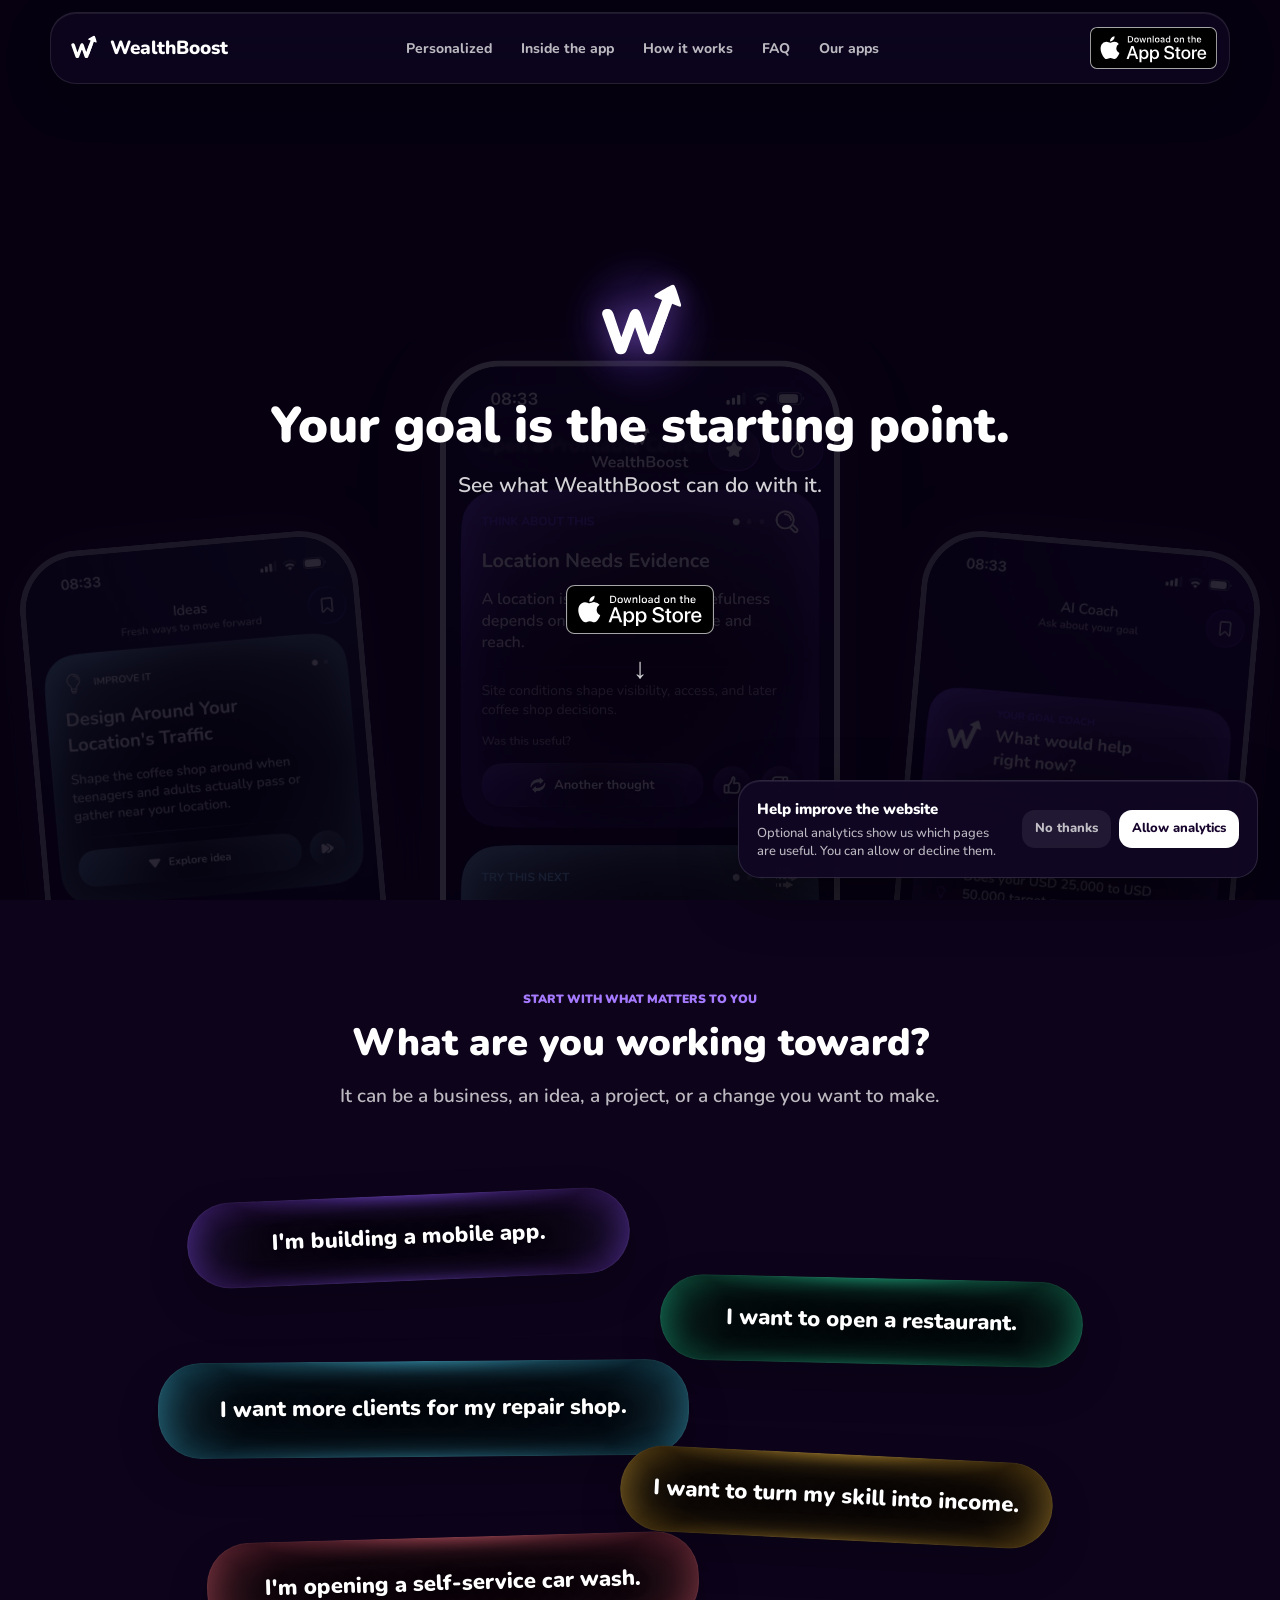
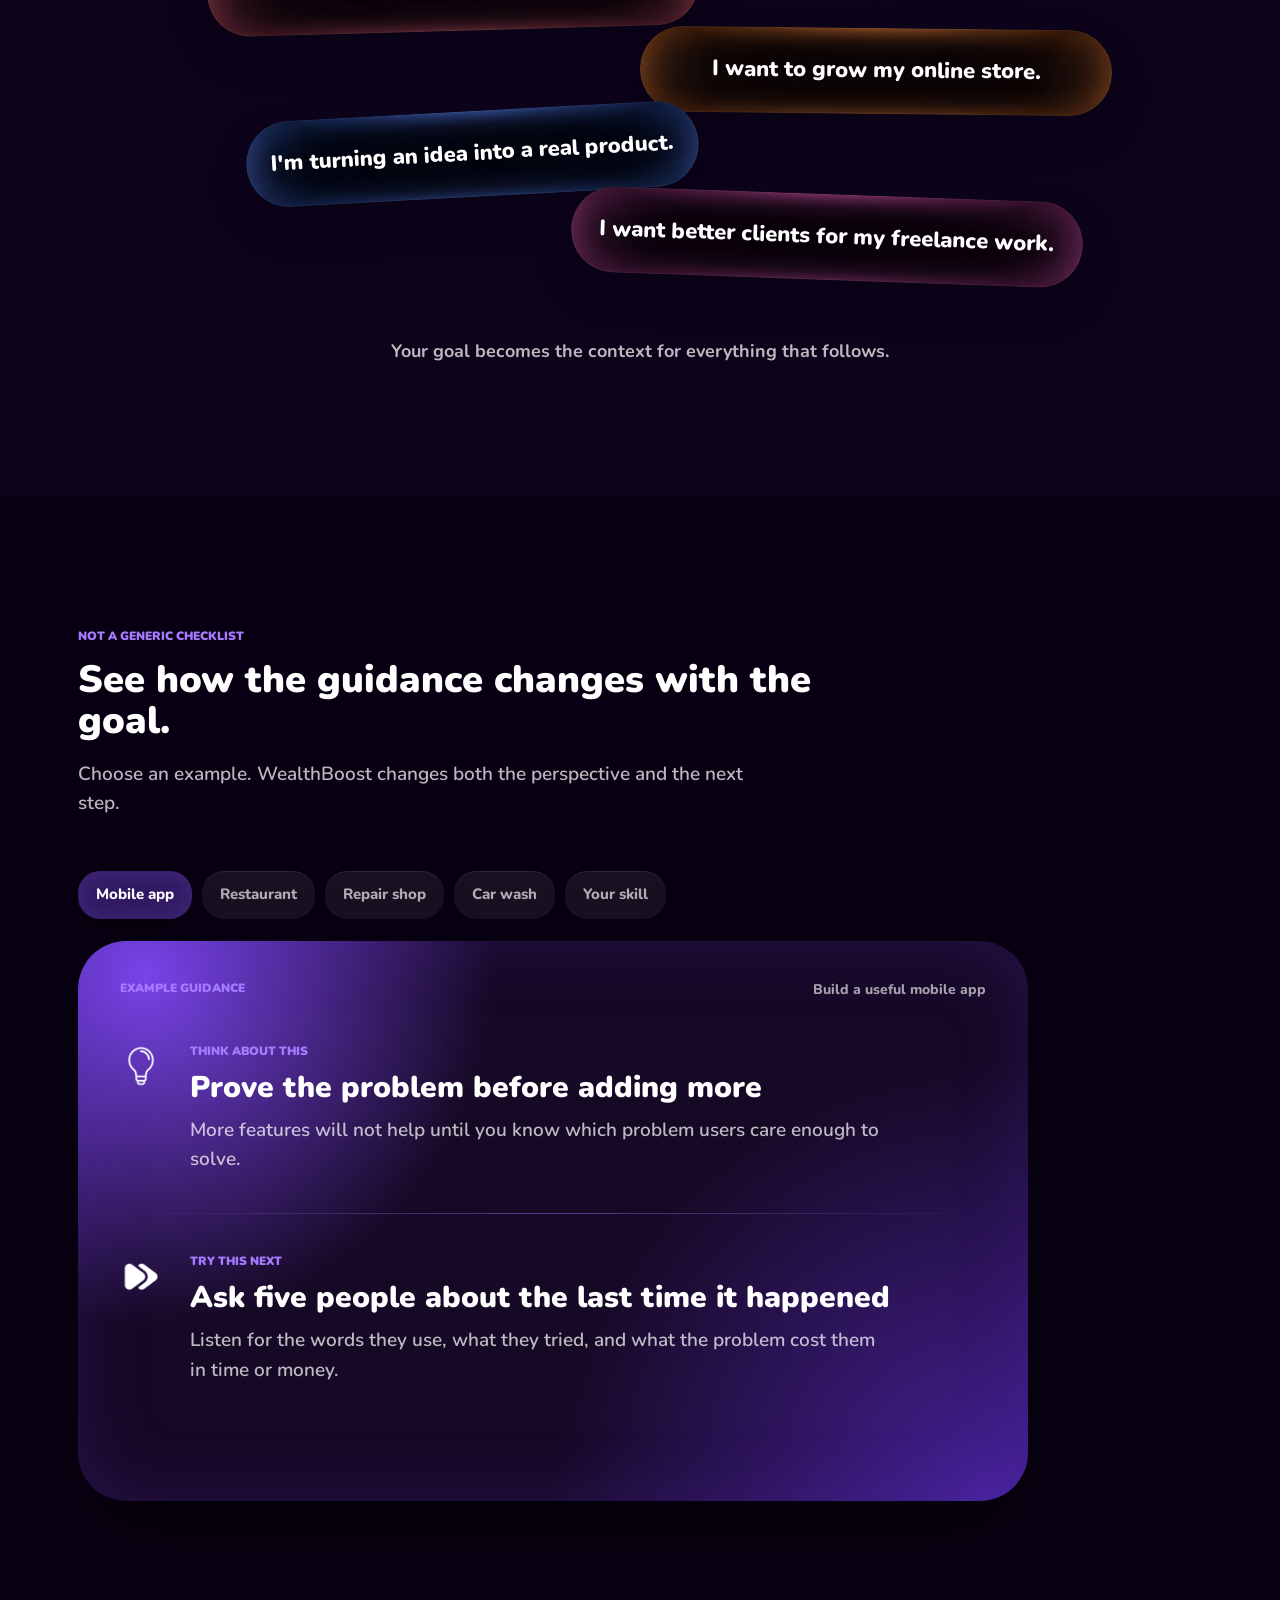
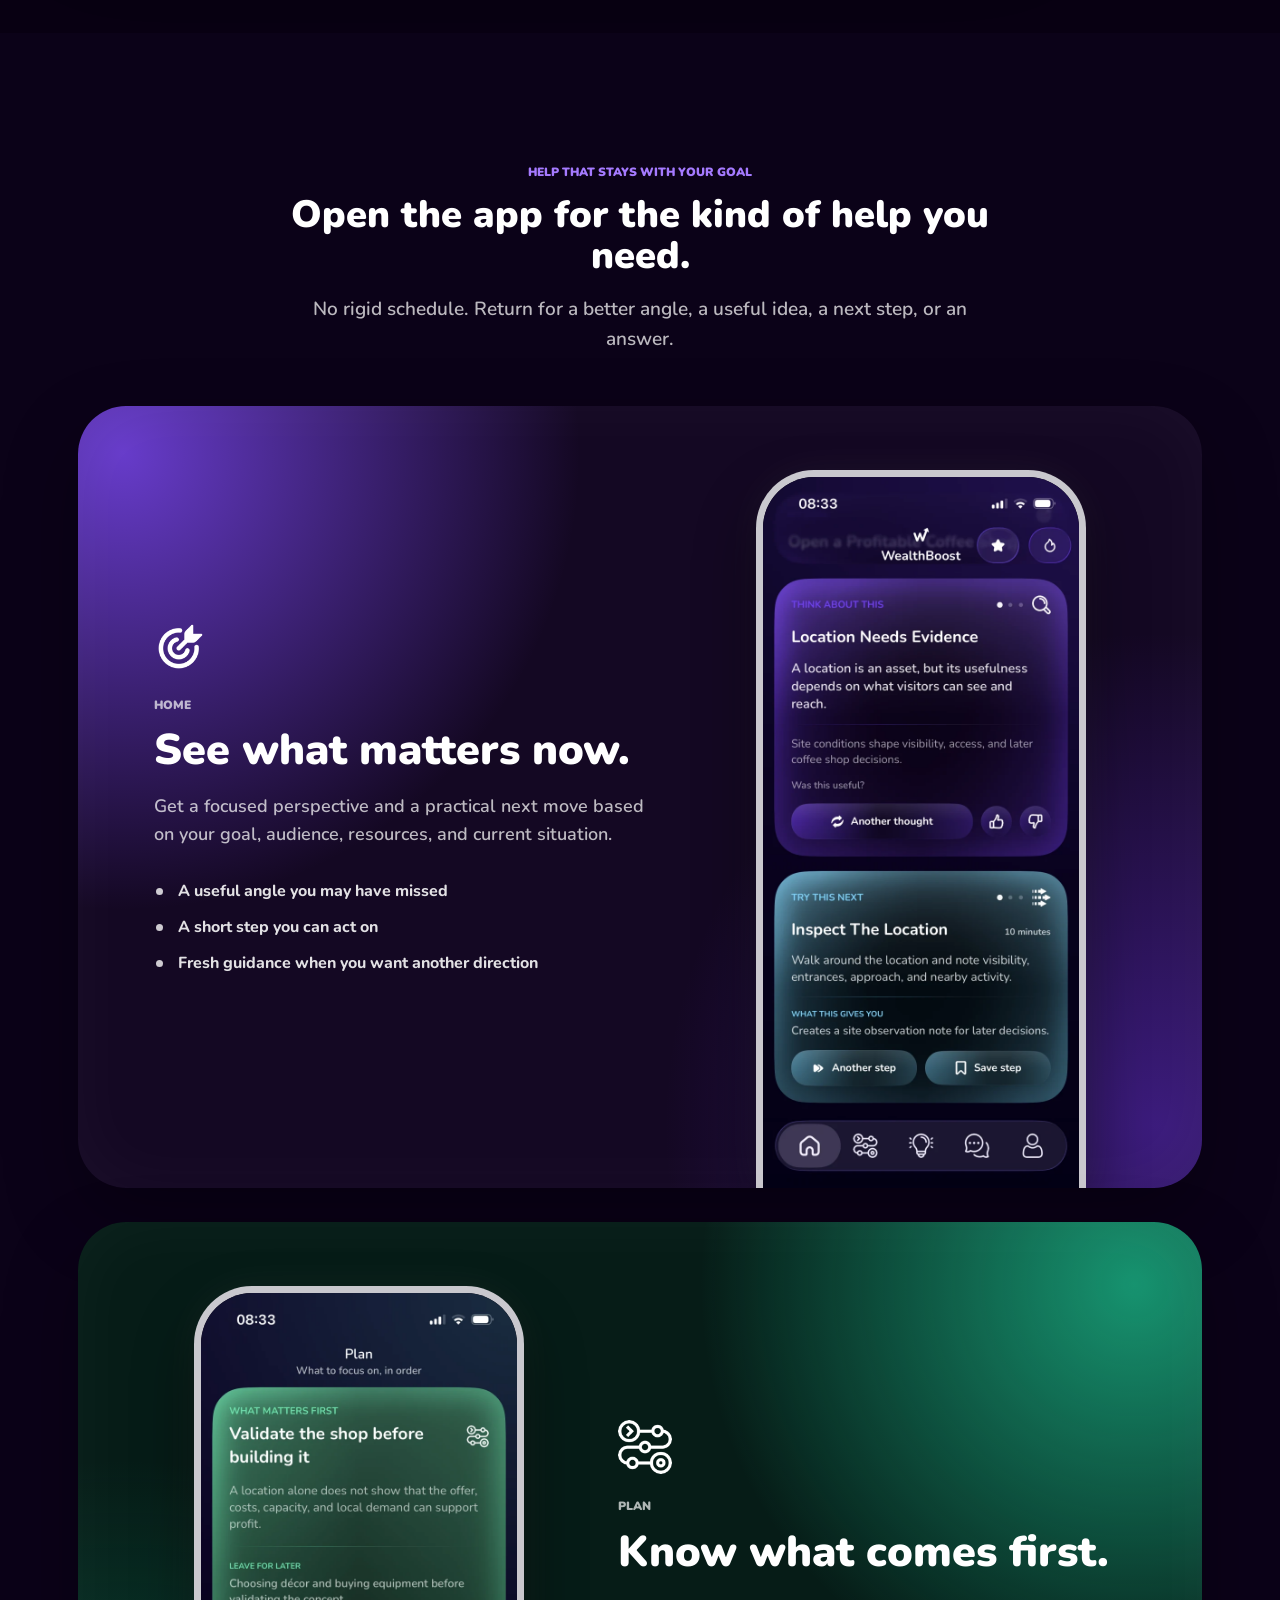
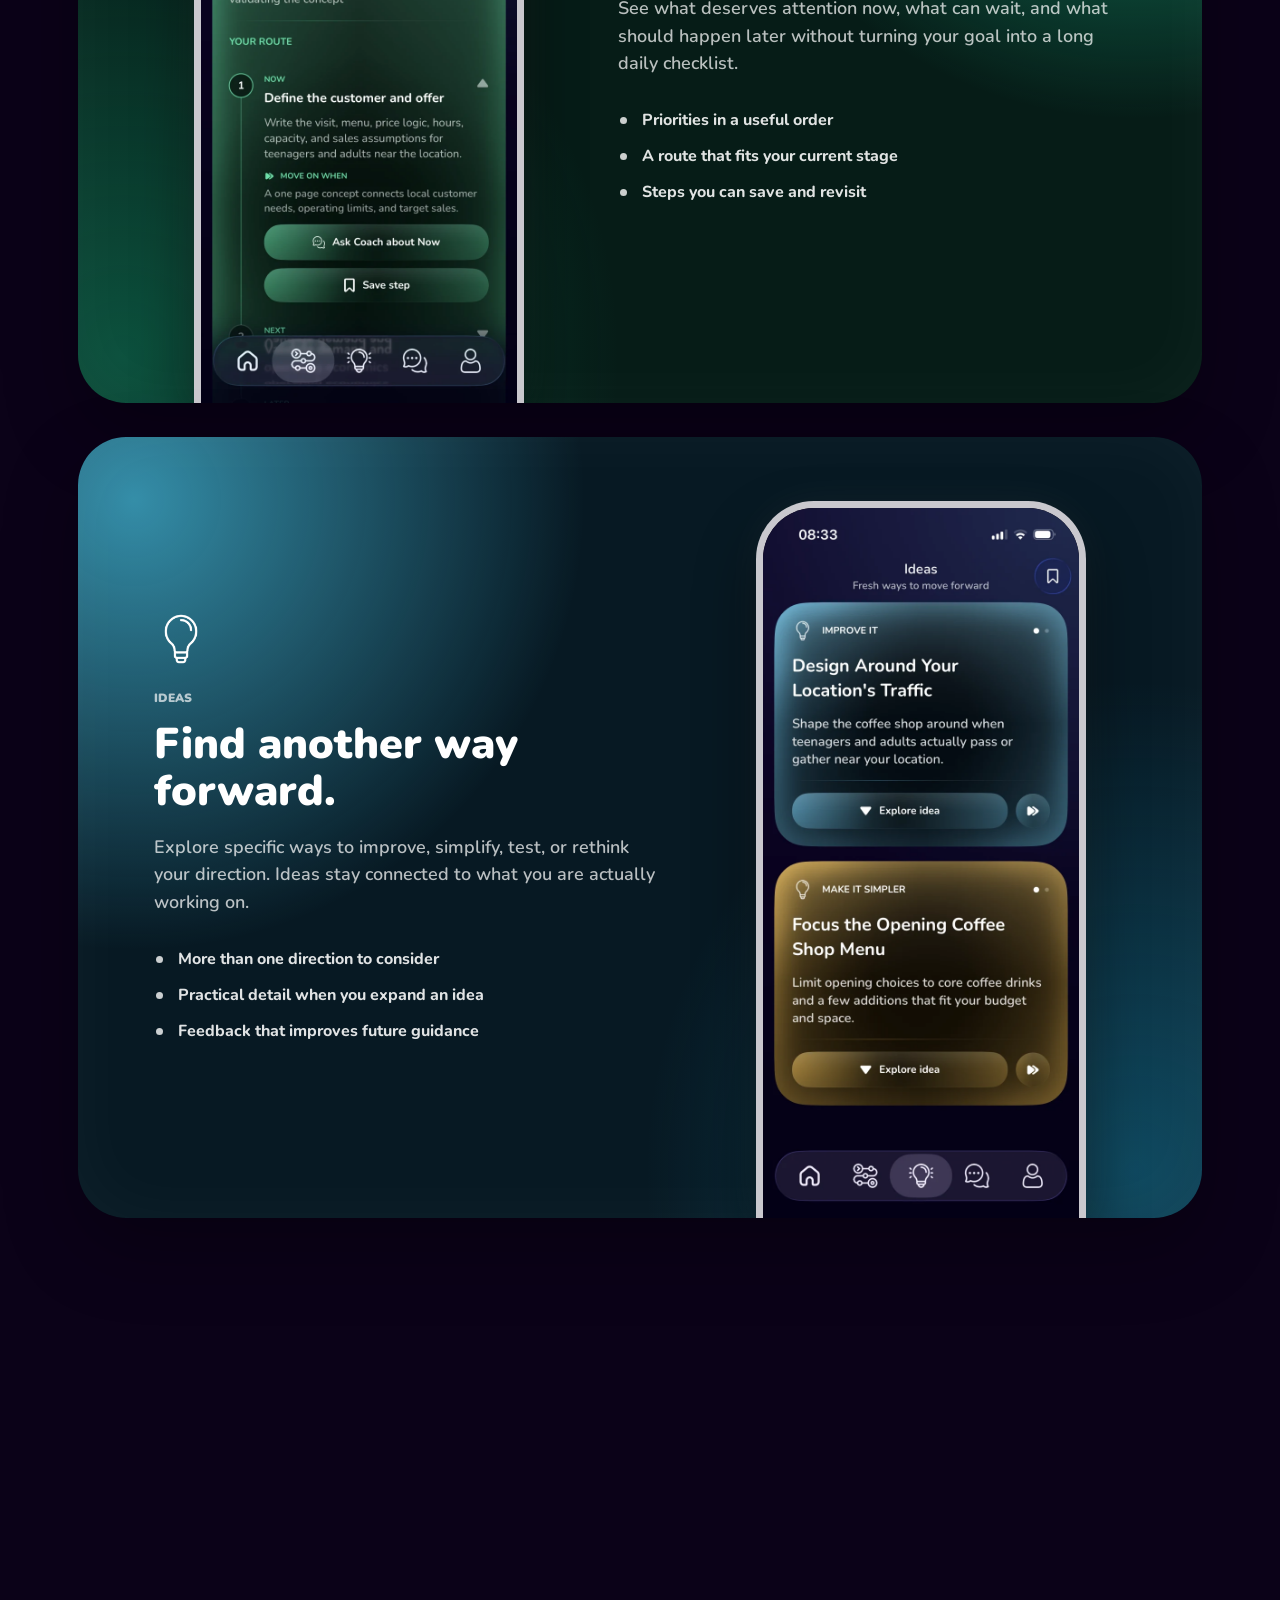
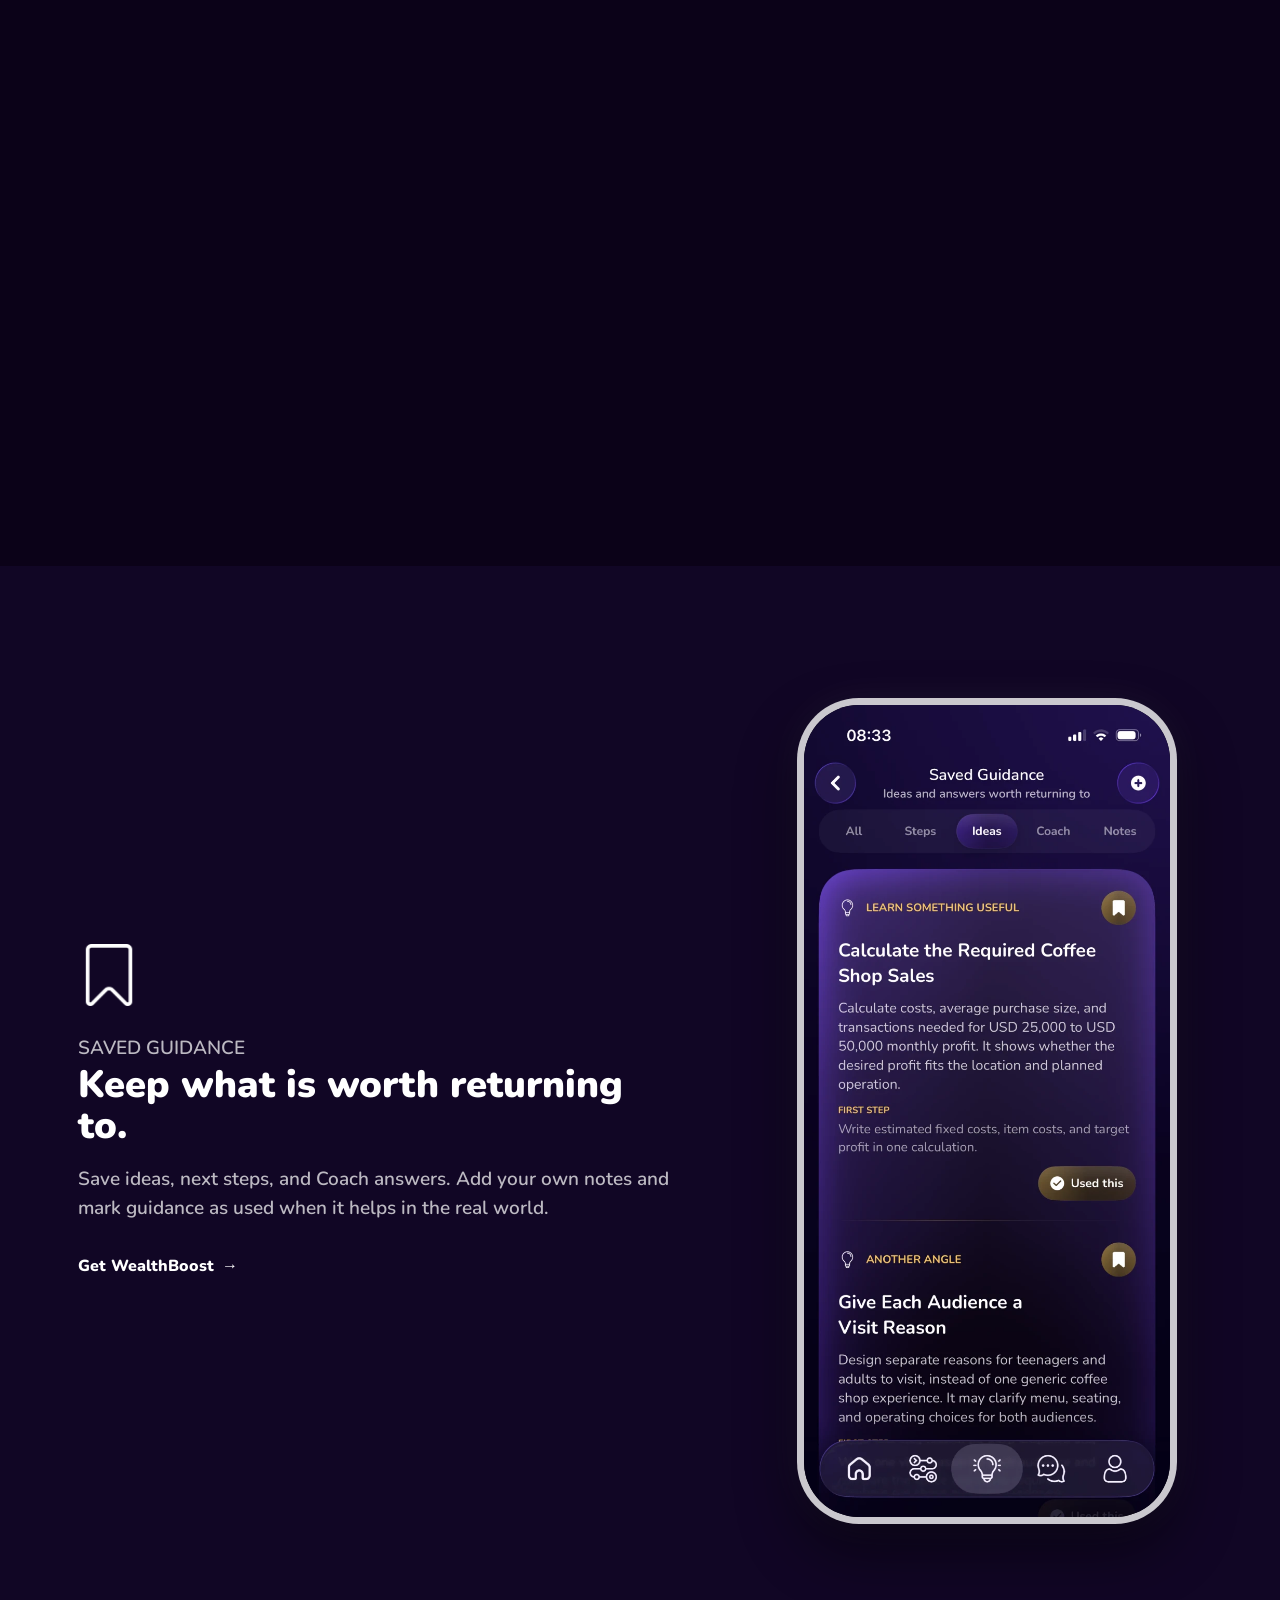
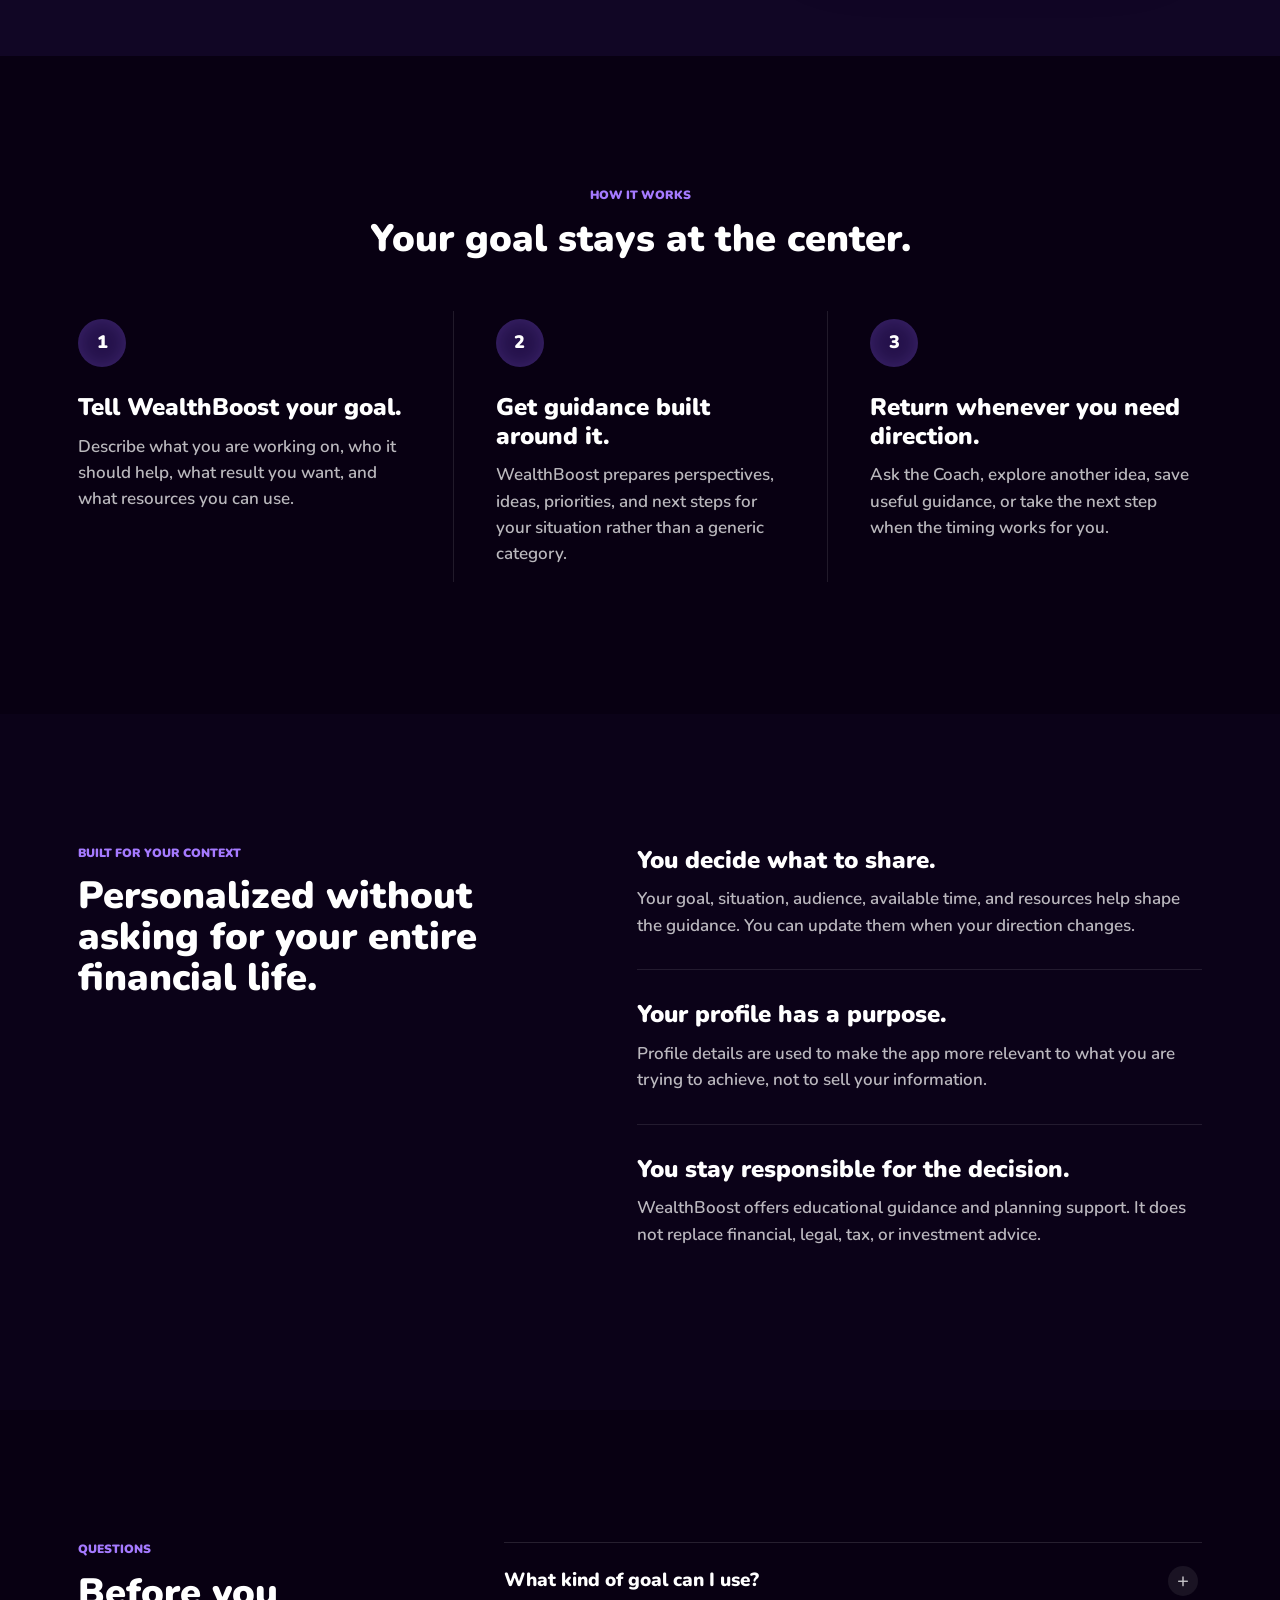
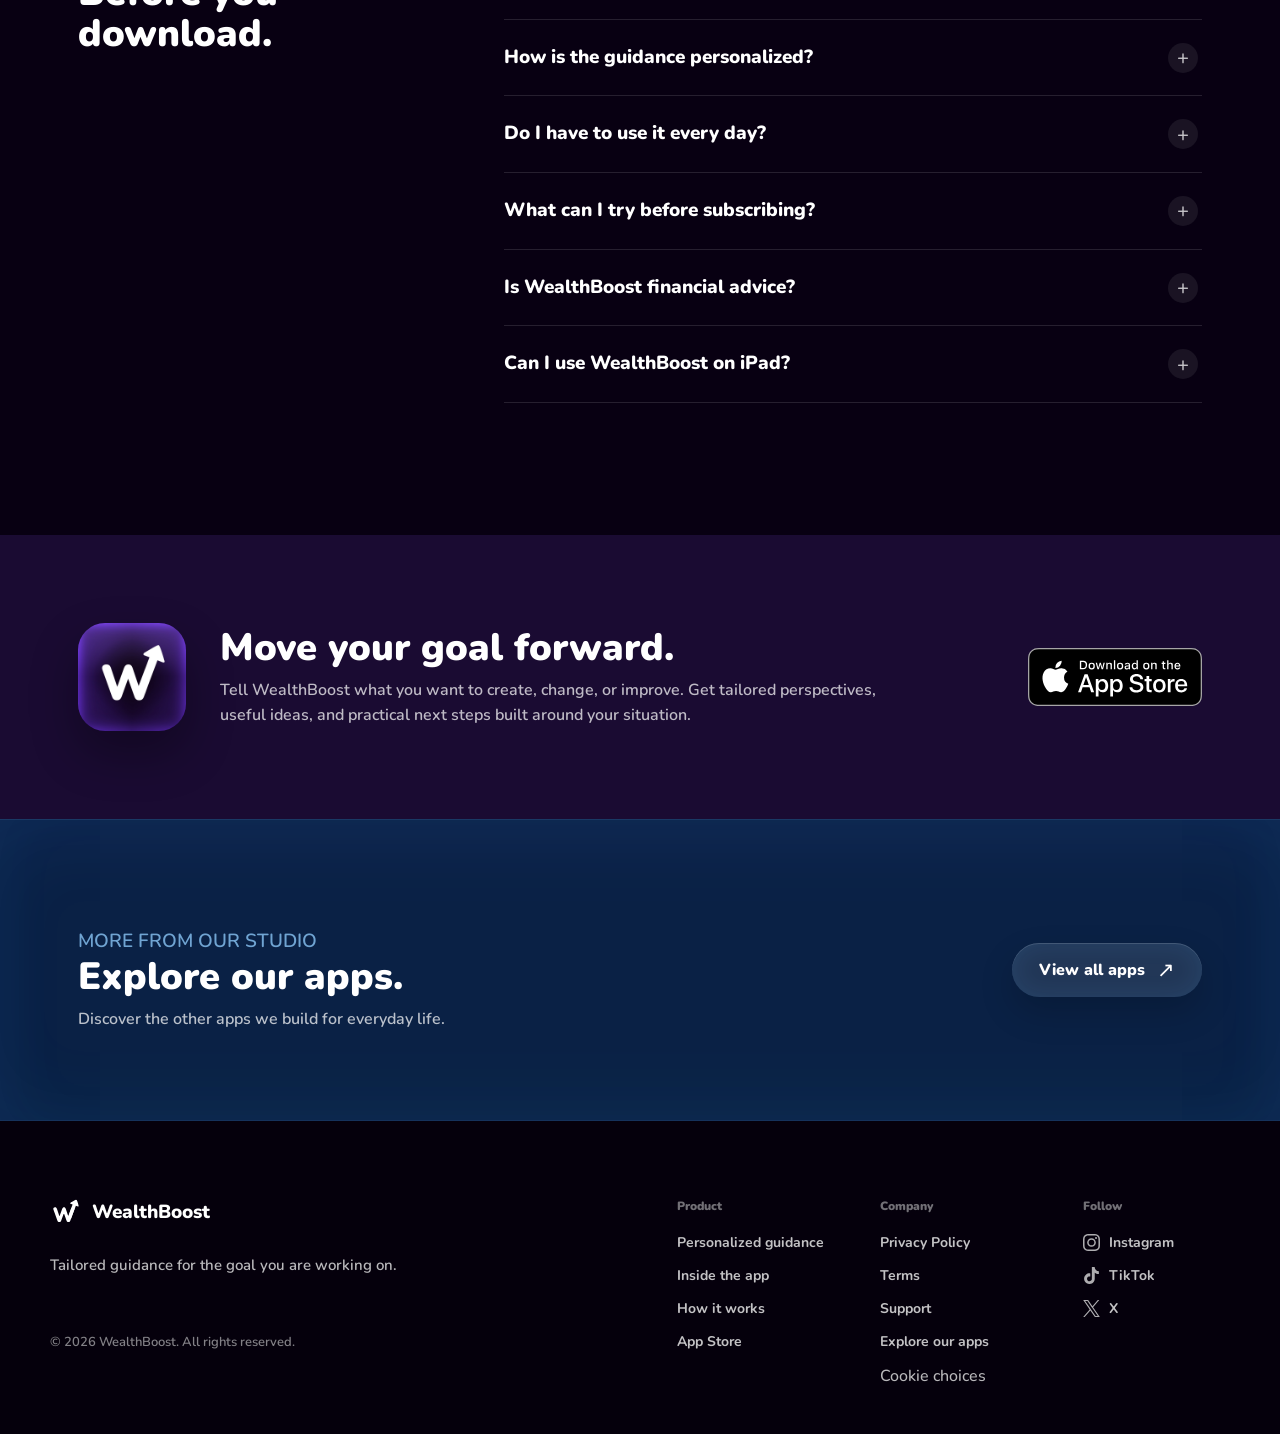
==== index.html @ be3ee68f "Publish redesigned WealthBoost website" ====
<!doctype html>
<html lang="en">
<head>
  <meta charset="utf-8">
  <meta name="viewport" content="width=device-width, initial-scale=1">
  <meta name="theme-color" content="#0b0218">
  <meta name="color-scheme" content="dark">

  <title>AI Goal Coach &amp; Personalized Guidance | WealthBoost</title>
  <meta name="description" content="Turn any business, project, or personal goal into tailored ideas, practical next steps, and AI coaching with WealthBoost for iPhone and iPad.">
  <meta name="robots" content="index,follow,max-image-preview:large">
  <meta name="apple-itunes-app" content="app-id=6756603789">
  <link rel="canonical" href="https://wealthboost.app/">

  <meta property="og:type" content="website">
  <meta property="og:locale" content="en_US">
  <meta property="og:url" content="https://wealthboost.app/">
  <meta property="og:site_name" content="WealthBoost">
  <meta property="og:title" content="Move your goal forward with WealthBoost">
  <meta property="og:description" content="Tailored perspectives, useful ideas, practical next steps, and an AI Coach built around your goal.">
  <meta property="og:image" content="https://wealthboost.app/assets/social-preview.png">
  <meta property="og:image:width" content="1200">
  <meta property="og:image:height" content="630">
  <meta property="og:image:alt" content="WealthBoost personalized goal guidance for iPhone and iPad">

  <meta name="twitter:card" content="summary_large_image">
  <meta name="twitter:title" content="Move your goal forward with WealthBoost">
  <meta name="twitter:description" content="Tailored guidance and practical next steps built around your goal.">
  <meta name="twitter:image" content="https://wealthboost.app/assets/social-preview.png">

  <link rel="icon" href="assets/app-icon.png" type="image/png">
  <link rel="apple-touch-icon" href="assets/app-icon.png">
  <link rel="preload" href="assets/screens/home.webp" as="image" type="image/webp" fetchpriority="high">
  <script>document.documentElement.classList.add("js");</script>
  <link rel="stylesheet" href="styles.css?v=17">

  <script type="application/ld+json">
    {
      "@context": "https://schema.org",
      "@graph": [
        {
          "@type": "WebSite",
          "@id": "https://wealthboost.app/#website",
          "url": "https://wealthboost.app/",
          "name": "WealthBoost",
          "inLanguage": "en"
        },
        {
          "@type": "MobileApplication",
          "@id": "https://wealthboost.app/#app",
          "name": "WealthBoost",
          "applicationCategory": "BusinessApplication",
          "operatingSystem": "iOS, iPadOS",
          "description": "Tailored ideas, practical next steps, and AI coaching built around each user's goal.",
          "url": "https://wealthboost.app/",
          "downloadUrl": "https://apps.apple.com/app/wealthboost-ai-money-coach/id6756603789",
          "image": "https://wealthboost.app/assets/app-icon.png",
          "offers": {
            "@type": "Offer",
            "price": "0",
            "priceCurrency": "USD"
          },
          "publisher": {
            "@type": "Organization",
            "name": "WealthBoost",
            "url": "https://wealthboost.app/",
            "sameAs": [
              "https://www.instagram.com/wealthboost.ai/",
              "https://www.tiktok.com/@wealthboost.ai",
              "https://x.com/DevPaulCrp"
            ]
          }
        }
      ]
    }
  </script>
</head>

<body>
  <a class="skip-link" href="#main-content">Skip to content</a>

  <header class="site-header" data-site-header>
    <div class="header-inner">
      <a class="brand" href="#top" aria-label="WealthBoost home">
        <img class="brand-mark" src="assets/wealthboost-mark.svg" alt="">
        <span>WealthBoost</span>
      </a>

      <nav class="desktop-nav" aria-label="Primary navigation">
        <a href="#personalized">Personalized</a>
        <a href="#inside">Inside the app</a>
        <a href="#how-it-works">How it works</a>
        <a href="#faq">FAQ</a>
        <a class="header-apps-button apps-link" href="https://paulcrp.com" target="_blank" rel="noopener noreferrer">Our apps</a>
      </nav>

      <a class="header-download download-link" href="https://apps.apple.com/app/wealthboost-ai-money-coach/id6756603789" target="_blank" rel="noopener noreferrer" aria-label="Download WealthBoost on the App Store">
        <img src="assets/app-store-badge.svg" alt="Download on the App Store">
      </a>

      <button class="menu-button" type="button" aria-label="Open navigation" aria-controls="mobile-navigation" aria-expanded="false" data-menu-button>
        <span></span>
        <span></span>
      </button>
    </div>

    <nav class="mobile-nav" id="mobile-navigation" aria-label="Mobile navigation" data-mobile-nav>
      <a href="#personalized">Personalized</a>
      <a href="#inside">Inside the app</a>
      <a href="#how-it-works">How it works</a>
      <a href="#faq">FAQ</a>
      <a class="mobile-apps apps-link" href="https://paulcrp.com" target="_blank" rel="noopener noreferrer">Explore our apps</a>
      <a class="mobile-download download-link" href="https://apps.apple.com/app/wealthboost-ai-money-coach/id6756603789" target="_blank" rel="noopener noreferrer">Download WealthBoost</a>
    </nav>
  </header>

  <main id="main-content">
    <section class="hero" id="top" aria-labelledby="hero-title">
      <div class="hero-product" aria-hidden="true">
        <div class="hero-phone hero-phone-left">
          <img src="assets/screens/ideas.webp" alt="" width="720" height="1566">
        </div>
        <div class="hero-phone hero-phone-center">
          <img src="assets/screens/home.webp" alt="" width="720" height="1566" fetchpriority="high">
        </div>
        <div class="hero-phone hero-phone-right">
          <img src="assets/screens/coach.webp" alt="" width="720" height="1566">
        </div>
      </div>
      <div class="hero-shade" aria-hidden="true"></div>

      <div class="hero-content">
        <div class="hero-brand-lockup">
          <span class="hero-brand-mark-wrap" aria-hidden="true">
            <img src="assets/wealthboost-mark.svg" alt="" width="104" height="104">
          </span>
        </div>
        <h1 class="hero-statement" id="hero-title">Your goal is the starting point.</h1>
        <p class="hero-copy">See what WealthBoost can do with it.</p>
        <div class="hero-actions">
          <a class="app-store-badge download-link" href="https://apps.apple.com/app/wealthboost-ai-money-coach/id6756603789" target="_blank" rel="noopener noreferrer" aria-label="Download WealthBoost on the App Store">
            <img src="assets/app-store-badge.svg" alt="Download on the App Store" width="120" height="40">
          </a>
          <a class="secondary-link hero-scroll-cue" href="#personalized" aria-label="See how WealthBoost helps">
            <span aria-hidden="true">&darr;</span>
          </a>
        </div>
      </div>
    </section>

    <section class="goal-cloud-section" aria-labelledby="goal-cloud-title">
      <div class="section-shell goal-cloud-shell">
        <div class="section-heading section-heading-centered reveal">
          <p class="eyebrow">START WITH WHAT MATTERS TO YOU</p>
          <h2 id="goal-cloud-title">What are you working toward?</h2>
          <p>It can be a business, an idea, a project, or a change you want to make.</p>
        </div>

        <div class="goal-cloud reveal" aria-label="Example goals">
          <button class="goal-bubble goal-bubble-purple" type="button" data-goal-choice="app">I'm building a mobile app.</button>
          <button class="goal-bubble goal-bubble-green" type="button" data-goal-choice="restaurant">I want to open a restaurant.</button>
          <button class="goal-bubble goal-bubble-cyan" type="button" data-goal-choice="repair">I want more clients for my repair shop.</button>
          <button class="goal-bubble goal-bubble-gold" type="button" data-goal-choice="skill">I want to turn my skill into income.</button>
          <button class="goal-bubble goal-bubble-coral" type="button" data-goal-choice="carwash">I'm opening a self-service car wash.</button>
          <button class="goal-bubble goal-bubble-orange" type="button" data-goal-choice="store">I want to grow my online store.</button>
          <button class="goal-bubble goal-bubble-blue" type="button" data-goal-choice="product">I'm turning an idea into a real product.</button>
          <button class="goal-bubble goal-bubble-pink" type="button" data-goal-choice="freelance">I want better clients for my freelance work.</button>
        </div>

        <p class="goal-cloud-caption reveal">Your goal becomes the context for everything that follows.</p>
      </div>
    </section>

    <section class="personalized-section" id="personalized" aria-labelledby="personalized-title">
      <div class="section-shell">
        <div class="section-heading reveal">
          <p class="eyebrow">NOT A GENERIC CHECKLIST</p>
          <h2 id="personalized-title">See how the guidance changes with the goal.</h2>
          <p>Choose an example. WealthBoost changes both the perspective and the next step.</p>
        </div>

        <div class="goal-picker reveal" role="group" aria-label="Choose an example goal">
          <button type="button" class="goal-picker-button is-selected" data-goal-choice="app" aria-pressed="true">Mobile app</button>
          <button type="button" class="goal-picker-button" data-goal-choice="restaurant" aria-pressed="false">Restaurant</button>
          <button type="button" class="goal-picker-button" data-goal-choice="repair" aria-pressed="false">Repair shop</button>
          <button type="button" class="goal-picker-button" data-goal-choice="carwash" aria-pressed="false">Car wash</button>
          <button type="button" class="goal-picker-button" data-goal-choice="skill" aria-pressed="false">Your skill</button>
        </div>

        <article class="guidance-demo reveal" aria-live="polite" aria-atomic="true" data-guidance-demo>
          <div class="guidance-demo-topline">
            <span>EXAMPLE GUIDANCE</span>
            <span class="guidance-goal" data-guidance-goal>Build a useful mobile app</span>
          </div>

          <div class="guidance-section">
            <img src="assets/icons/idea.png" alt="" width="42" height="42">
            <div>
              <p class="guidance-label">THINK ABOUT THIS</p>
              <h3 data-guidance-perspective-title>Prove the problem before adding more</h3>
              <p data-guidance-perspective>More features will not help until you know which problem users care enough to solve.</p>
            </div>
          </div>

          <div class="guidance-divider" aria-hidden="true"></div>

          <div class="guidance-section">
            <img src="assets/icons/forward.png" alt="" width="42" height="42">
            <div>
              <p class="guidance-label">TRY THIS NEXT</p>
              <h3 data-guidance-step-title>Ask five people about the last time it happened</h3>
              <p data-guidance-step>Listen for the words they use, what they tried, and what the problem cost them in time or money.</p>
            </div>
          </div>
        </article>
      </div>
    </section>

    <section class="inside-section" id="inside" aria-labelledby="inside-title">
      <div class="section-shell">
        <div class="section-heading section-heading-centered reveal">
          <p class="eyebrow">HELP THAT STAYS WITH YOUR GOAL</p>
          <h2 id="inside-title">Open the app for the kind of help you need.</h2>
          <p>No rigid schedule. Return for a better angle, a useful idea, a next step, or an answer.</p>
        </div>

        <div class="showcase-list">
          <article class="showcase showcase-purple reveal">
            <div class="showcase-copy">
              <img class="showcase-icon" src="assets/icons/target.png" alt="" width="54" height="54">
              <p class="eyebrow">HOME</p>
              <h3>See what matters now.</h3>
              <p>Get a focused perspective and a practical next move based on your goal, audience, resources, and current situation.</p>
              <ul class="benefit-list">
                <li>A useful angle you may have missed</li>
                <li>A short step you can act on</li>
                <li>Fresh guidance when you want another direction</li>
              </ul>
            </div>
            <figure class="device device-home">
              <img src="assets/screens/home.webp" alt="WealthBoost Home showing a tailored perspective and next step" width="720" height="1566" loading="lazy">
            </figure>
          </article>

          <article class="showcase showcase-green reveal">
            <figure class="device device-plan">
              <img src="assets/screens/plan.webp" alt="WealthBoost Plan showing what matters first and a route forward" width="720" height="1566" loading="lazy">
            </figure>
            <div class="showcase-copy">
              <img class="showcase-icon" src="assets/icons/plan.png" alt="" width="54" height="54">
              <p class="eyebrow">PLAN</p>
              <h3>Know what comes first.</h3>
              <p>See what deserves attention now, what can wait, and what should happen later without turning your goal into a long daily checklist.</p>
              <ul class="benefit-list">
                <li>Priorities in a useful order</li>
                <li>A route that fits your current stage</li>
                <li>Steps you can save and revisit</li>
              </ul>
            </div>
          </article>

          <article class="showcase showcase-cyan reveal">
            <div class="showcase-copy">
              <img class="showcase-icon" src="assets/icons/idea.png" alt="" width="54" height="54">
              <p class="eyebrow">IDEAS</p>
              <h3>Find another way forward.</h3>
              <p>Explore specific ways to improve, simplify, test, or rethink your direction. Ideas stay connected to what you are actually working on.</p>
              <ul class="benefit-list">
                <li>More than one direction to consider</li>
                <li>Practical detail when you expand an idea</li>
                <li>Feedback that improves future guidance</li>
              </ul>
            </div>
            <figure class="device device-ideas">
              <img src="assets/screens/ideas.webp" alt="WealthBoost Ideas showing two tailored directions for a coffee shop goal" width="720" height="1566" loading="lazy">
            </figure>
          </article>

          <article class="showcase showcase-coral reveal">
            <figure class="device device-coach">
              <img src="assets/screens/coach.webp" alt="WealthBoost AI Coach suggesting questions based on a user's goal" width="720" height="1566" loading="lazy">
            </figure>
            <div class="showcase-copy">
              <img class="showcase-icon" src="assets/icons/coach.png" alt="" width="54" height="54">
              <p class="eyebrow">AI COACH</p>
              <h3>Ask about the decision in front of you.</h3>
              <p>The Coach already knows your goal and profile, so you can ask a direct question without explaining your situation again in every conversation.</p>
              <ul class="benefit-list">
                <li>Questions suggested from your context</li>
                <li>Answers formatted for easier reading</li>
                <li>Useful answers can be saved for later</li>
              </ul>
            </div>
          </article>
        </div>
      </div>
    </section>

    <section class="saved-section" aria-labelledby="saved-title">
      <div class="section-shell saved-layout">
        <div class="saved-copy reveal">
          <img class="saved-icon" src="assets/icons/bookmark.png" alt="" width="62" height="62">
          <p class="eyebrow">SAVED GUIDANCE</p>
          <h2 id="saved-title">Keep what is worth returning to.</h2>
          <p>Save ideas, next steps, and Coach answers. Add your own notes and mark guidance as used when it helps in the real world.</p>
          <a class="text-cta download-link" href="https://apps.apple.com/app/wealthboost-ai-money-coach/id6756603789" target="_blank" rel="noopener noreferrer">Get WealthBoost <span aria-hidden="true">&rarr;</span></a>
        </div>
        <figure class="device device-saved reveal">
          <img src="assets/screens/saved.webp" alt="Saved Guidance in WealthBoost with ideas, steps, Coach answers, and notes" width="720" height="1566" loading="lazy">
        </figure>
      </div>
    </section>

    <section class="how-section" id="how-it-works" aria-labelledby="how-title">
      <div class="section-shell">
        <div class="section-heading section-heading-centered reveal">
          <p class="eyebrow">HOW IT WORKS</p>
          <h2 id="how-title">Your goal stays at the center.</h2>
        </div>

        <ol class="steps-list">
          <li class="reveal">
            <span class="step-number">1</span>
            <div>
              <h3>Tell WealthBoost your goal.</h3>
              <p>Describe what you are working on, who it should help, what result you want, and what resources you can use.</p>
            </div>
          </li>
          <li class="reveal">
            <span class="step-number">2</span>
            <div>
              <h3>Get guidance built around it.</h3>
              <p>WealthBoost prepares perspectives, ideas, priorities, and next steps for your situation rather than a generic category.</p>
            </div>
          </li>
          <li class="reveal">
            <span class="step-number">3</span>
            <div>
              <h3>Return whenever you need direction.</h3>
              <p>Ask the Coach, explore another idea, save useful guidance, or take the next step when the timing works for you.</p>
            </div>
          </li>
        </ol>
      </div>
    </section>

    <section class="trust-section" aria-labelledby="trust-title">
      <div class="section-shell trust-layout">
        <div class="trust-heading reveal">
          <p class="eyebrow">BUILT FOR YOUR CONTEXT</p>
          <h2 id="trust-title">Personalized without asking for your entire financial life.</h2>
        </div>
        <div class="trust-points">
          <div class="trust-point reveal">
            <h3>You decide what to share.</h3>
            <p>Your goal, situation, audience, available time, and resources help shape the guidance. You can update them when your direction changes.</p>
          </div>
          <div class="trust-point reveal">
            <h3>Your profile has a purpose.</h3>
            <p>Profile details are used to make the app more relevant to what you are trying to achieve, not to sell your information.</p>
          </div>
          <div class="trust-point reveal">
            <h3>You stay responsible for the decision.</h3>
            <p>WealthBoost offers educational guidance and planning support. It does not replace financial, legal, tax, or investment advice.</p>
          </div>
        </div>
      </div>
    </section>

    <section class="faq-section" id="faq" aria-labelledby="faq-title">
      <div class="section-shell faq-shell">
        <div class="section-heading reveal">
          <p class="eyebrow">QUESTIONS</p>
          <h2 id="faq-title">Before you download.</h2>
        </div>

        <div class="faq-list reveal">
          <details>
            <summary>What kind of goal can I use?</summary>
            <p>You can use WealthBoost for a legitimate business, project, product, income direction, or practical change you want to make. Specific goals produce more useful guidance.</p>
          </details>
          <details>
            <summary>How is the guidance personalized?</summary>
            <p>WealthBoost uses the goal, audience, desired result, current situation, time, budget, and direction you provide. Your feedback and saved guidance also help the experience stay relevant.</p>
          </details>
          <details>
            <summary>Do I have to use it every day?</summary>
            <p>No. Open WealthBoost when you need a new angle, a next step, an idea, or help with a decision. Streaks and levels can reward useful interactions, but they do not control your goal.</p>
          </details>
          <details>
            <summary>What can I try before subscribing?</summary>
            <p>New users can explore the full app for three days. After that, a subscription is required to continue. Available plans, introductory offers, and local prices are shown in the App Store.</p>
          </details>
          <details>
            <summary>Is WealthBoost financial advice?</summary>
            <p>No. WealthBoost provides educational guidance and planning support. Important financial, legal, tax, or investment decisions should be reviewed with a qualified professional.</p>
          </details>
          <details>
            <summary>Can I use WealthBoost on iPad?</summary>
            <p>Yes. WealthBoost is designed for iPhone and iPad.</p>
          </details>
        </div>
      </div>
    </section>

    <section class="final-cta" aria-labelledby="final-cta-title">
      <div class="section-shell final-cta-inner reveal">
        <img class="final-app-icon" src="assets/app-icon.png" alt="WealthBoost app icon" width="1024" height="1024" loading="lazy">
        <div>
          <h2 id="final-cta-title">Move your goal forward.</h2>
          <p>Tell WealthBoost what you want to create, change, or improve. Get tailored perspectives, useful ideas, and practical next steps built around your situation.</p>
        </div>
        <a class="app-store-badge download-link" href="https://apps.apple.com/app/wealthboost-ai-money-coach/id6756603789" target="_blank" rel="noopener noreferrer" aria-label="Download WealthBoost on the App Store">
          <img src="assets/app-store-badge.svg" alt="Download on the App Store" width="120" height="40">
        </a>
      </div>
    </section>

    <section class="final-cta apps-cta" aria-labelledby="apps-cta-title">
      <div class="section-shell apps-cta-inner reveal">
        <div>
          <p class="eyebrow">MORE FROM OUR STUDIO</p>
          <h2 id="apps-cta-title">Explore our apps.</h2>
          <p>Discover the other apps we build for everyday life.</p>
        </div>
        <a class="apps-cta-button apps-link" href="https://paulcrp.com" target="_blank" rel="noopener noreferrer">
          <span>View all apps</span>
          <span aria-hidden="true">&nearr;</span>
        </a>
      </div>
    </section>
  </main>

  <footer class="site-footer">
    <div class="footer-inner">
      <div class="footer-brand-column">
        <a class="brand footer-brand" href="#top" aria-label="WealthBoost home">
          <img class="brand-mark" src="assets/wealthboost-mark.svg" alt="">
          <span>WealthBoost</span>
        </a>
        <p>Tailored guidance for the goal you are working on.</p>
        <p class="copyright">&copy; <span data-current-year>2026</span> WealthBoost. All rights reserved.</p>
      </div>

      <div class="footer-link-groups">
        <div>
          <h2>Product</h2>
          <a href="#personalized">Personalized guidance</a>
          <a href="#inside">Inside the app</a>
          <a href="#how-it-works">How it works</a>
          <a class="download-link" href="https://apps.apple.com/app/wealthboost-ai-money-coach/id6756603789" target="_blank" rel="noopener noreferrer">App Store</a>
        </div>
        <div>
          <h2>Company</h2>
          <a href="privacy_policy">Privacy Policy</a>
          <a href="https://www.apple.com/legal/internet-services/itunes/dev/stdeula/" target="_blank" rel="noopener noreferrer">Terms</a>
          <a href="mailto:devpaulcrp@gmail.com">Support</a>
          <a class="apps-link" href="https://paulcrp.com" target="_blank" rel="noopener noreferrer">Explore our apps</a>
          <button class="footer-link-button" type="button" data-consent-open>Cookie choices</button>
        </div>
        <div>
          <h2>Follow</h2>
          <a class="social-link" href="https://www.instagram.com/wealthboost.ai/" target="_blank" rel="noopener noreferrer">
            <img src="assets/icons/instagram.svg" alt="" width="18" height="18" loading="lazy">
            <span>Instagram</span>
          </a>
          <a class="social-link" href="https://www.tiktok.com/@wealthboost.ai" target="_blank" rel="noopener noreferrer">
            <img src="assets/icons/tiktok.svg" alt="" width="18" height="18" loading="lazy">
            <span>TikTok</span>
          </a>
          <a class="social-link" href="https://x.com/DevPaulCrp" target="_blank" rel="noopener noreferrer">
            <img src="assets/icons/x.svg" alt="" width="18" height="18" loading="lazy">
            <span>X</span>
          </a>
        </div>
      </div>
    </div>
  </footer>

  <aside class="consent-banner" aria-label="Analytics choices" aria-live="polite" hidden data-consent-banner>
    <div class="consent-copy">
      <strong>Help improve the website</strong>
      <p>Optional analytics show us which pages are useful. You can allow or decline them.</p>
    </div>
    <div class="consent-actions">
      <button class="consent-button consent-decline" type="button" data-consent-decline>No thanks</button>
      <button class="consent-button consent-accept" type="button" data-consent-accept>Allow analytics</button>
    </div>
  </aside>

  <script src="site.js" defer></script>
</body>
</html>
---- styles.css ----
@font-face {
  font-family: "WealthBoost Nunito";
  src: url("assets/fonts/Nunito-Variable.ttf") format("truetype");
  font-style: normal;
  font-weight: 200 1000;
  font-stretch: 100%;
  font-display: swap;
}

:root {
  --background: #080012;
  --background-raised: #0d031b;
  --surface: #130925;
  --surface-soft: rgba(255, 255, 255, 0.055);
  --text: #ffffff;
  --text-soft: rgba(255, 255, 255, 0.72);
  --text-faint: rgba(255, 255, 255, 0.5);
  --purple: #814cff;
  --purple-light: #a57aff;
  --green: #20d6a1;
  --cyan: #50d5fa;
  --gold: #eab63f;
  --coral: #ef6c7b;
  --header-height: 72px;
  --content-width: 1180px;
  --page-padding: 28px;
  --section-space: 132px;
  --ease-premium: cubic-bezier(0.22, 1, 0.36, 1);
}

*,
*::before,
*::after {
  box-sizing: border-box;
}

html {
  scroll-behavior: smooth;
  background: var(--background);
  color-scheme: dark;
  overflow-x: clip;
}

body {
  min-width: 320px;
  margin: 0;
  overflow-x: clip;
  background: var(--background);
  color: var(--text);
  font-family: "WealthBoost Nunito", "Nunito", "SF Pro Rounded", "SF Pro Display", -apple-system, BlinkMacSystemFont, sans-serif;
  font-optical-sizing: auto;
  font-synthesis: none;
  font-size: 16px;
  font-weight: 500;
  line-height: 1.5;
  letter-spacing: 0;
  -webkit-font-smoothing: antialiased;
  text-rendering: optimizeLegibility;
}

body.menu-open {
  overflow: hidden;
}

button,
a,
summary {
  -webkit-tap-highlight-color: transparent;
}

button,
input,
textarea,
select {
  font: inherit;
  letter-spacing: 0;
}

button {
  color: inherit;
}

a {
  color: inherit;
  text-decoration: none;
}

img {
  display: block;
  max-width: 100%;
}

p,
h1,
h2,
h3 {
  overflow-wrap: anywhere;
}

.skip-link {
  position: fixed;
  top: 10px;
  left: 10px;
  z-index: 1000;
  padding: 10px 14px;
  border-radius: 8px;
  background: #ffffff;
  color: #16072d;
  font-weight: 800;
  transform: translateY(-160%);
}

.skip-link:focus {
  transform: translateY(0);
}

.site-header {
  position: fixed;
  top: 12px;
  right: 0;
  left: 0;
  z-index: 100;
  padding: 0 var(--page-padding);
  pointer-events: none;
}

.header-inner {
  width: min(100%, var(--content-width));
  min-height: var(--header-height);
  margin: 0 auto;
  padding: 10px 12px 10px 17px;
  display: grid;
  grid-template-columns: minmax(180px, 1fr) auto minmax(180px, 1fr);
  align-items: center;
  gap: 18px;
  border: 1px solid rgba(255, 255, 255, 0.1);
  border-radius: 26px;
  background: rgba(16, 7, 33, 0.67);
  box-shadow: 0 14px 44px rgba(0, 0, 0, 0.28), inset 0 1px 0 rgba(255, 255, 255, 0.08);
  backdrop-filter: blur(24px) saturate(150%);
  -webkit-backdrop-filter: blur(24px) saturate(150%);
  pointer-events: auto;
  transition: background 240ms ease, border-color 240ms ease, transform 300ms var(--ease-premium);
}

.site-header.is-scrolled .header-inner {
  background: rgba(10, 3, 24, 0.86);
  border-color: rgba(255, 255, 255, 0.13);
}

.brand {
  min-width: 0;
  display: inline-flex;
  align-items: center;
  gap: 11px;
  width: fit-content;
  font-size: 19px;
  font-weight: 850;
  line-height: 1;
}

.brand-mark {
  width: 31px;
  height: 31px;
  object-fit: contain;
  flex: 0 0 auto;
}

.desktop-nav {
  display: flex;
  align-items: center;
  justify-content: center;
  gap: 5px;
}

.desktop-nav a {
  padding: 10px 12px;
  border-radius: 14px;
  color: rgba(255, 255, 255, 0.72);
  font-size: 14px;
  font-weight: 750;
  white-space: nowrap;
  transition: color 180ms ease, background 180ms ease;
}

.desktop-nav a:hover,
.desktop-nav a:focus-visible {
  background: rgba(255, 255, 255, 0.075);
  color: #ffffff;
}

.header-download {
  justify-self: end;
  border-radius: 9px;
  transition: transform 200ms var(--ease-premium), filter 200ms ease;
}

.header-download:hover,
.header-download:focus-visible {
  transform: translateY(-1px);
  filter: brightness(1.08);
}

.header-download img {
  width: 127px;
  height: auto;
}

.menu-button {
  display: none;
  width: 44px;
  height: 44px;
  padding: 0;
  border: 0;
  border-radius: 50%;
  background: rgba(255, 255, 255, 0.08);
  cursor: pointer;
}

.menu-button span {
  position: absolute;
  width: 17px;
  height: 2px;
  border-radius: 999px;
  background: #ffffff;
  transition: transform 240ms var(--ease-premium);
}

.menu-button span:first-child {
  transform: translateY(-4px);
}

.menu-button span:last-child {
  transform: translateY(4px);
}

.menu-button[aria-expanded="true"] span:first-child {
  transform: rotate(45deg);
}

.menu-button[aria-expanded="true"] span:last-child {
  transform: rotate(-45deg);
}

.mobile-nav {
  display: none;
}

.consent-banner {
  position: fixed;
  right: 22px;
  bottom: 22px;
  z-index: 200;
  width: min(520px, calc(100vw - 44px));
  padding: 17px 18px;
  display: grid;
  grid-template-columns: minmax(0, 1fr) auto;
  align-items: center;
  gap: 20px;
  border: 1px solid rgba(255, 255, 255, 0.12);
  border-radius: 22px;
  background: rgba(17, 7, 35, 0.92);
  box-shadow: 0 18px 55px rgba(0, 0, 0, 0.42), inset 0 1px 0 rgba(255, 255, 255, 0.07);
  backdrop-filter: blur(26px) saturate(150%);
  -webkit-backdrop-filter: blur(26px) saturate(150%);
}

.consent-banner[hidden] {
  display: none;
}

.consent-copy strong {
  display: block;
  margin-bottom: 3px;
  font-size: 15px;
  font-weight: 850;
}

.consent-copy p {
  margin: 0;
  color: var(--text-soft);
  font-size: 13px;
  line-height: 1.4;
}

.consent-actions {
  display: flex;
  align-items: center;
  gap: 8px;
}

.consent-button {
  min-height: 38px;
  padding: 0 13px;
  border: 0;
  border-radius: 13px;
  cursor: pointer;
  font-size: 13px;
  font-weight: 800;
  white-space: nowrap;
  transition: transform 180ms var(--ease-premium), background 180ms ease;
}

.consent-button:hover,
.consent-button:focus-visible {
  transform: translateY(-1px);
}

.consent-decline {
  background: rgba(255, 255, 255, 0.075);
  color: var(--text-soft);
}

.consent-accept {
  background: #ffffff;
  color: #18052e;
}

.footer-link-button {
  width: fit-content;
  padding: 0;
  border: 0;
  background: transparent;
  color: var(--text-soft);
  cursor: pointer;
  text-align: left;
}

.footer-link-button:hover,
.footer-link-button:focus-visible {
  color: #ffffff;
}

.legal-main {
  min-height: 100vh;
  background:
    radial-gradient(circle at 76% 5%, rgba(129, 76, 255, 0.17), transparent 30%),
    var(--background);
}

.legal-hero {
  padding: 164px 0 82px;
  border-bottom: 1px solid rgba(255, 255, 255, 0.08);
}

.legal-hero-inner {
  display: flex;
  align-items: end;
  justify-content: space-between;
  gap: 48px;
}

.legal-hero h1 {
  margin: 8px 0 16px;
  font-size: 38px;
  font-weight: 900;
  line-height: 1.08;
}

.legal-intro {
  max-width: 680px;
  margin: 0;
  color: var(--text-soft);
  font-size: 19px;
  line-height: 1.5;
}

.legal-date {
  flex: 0 0 auto;
  margin: 0;
  color: var(--text-faint);
  font-size: 14px;
  line-height: 1.55;
  text-align: right;
}

.legal-date strong {
  color: var(--text-soft);
  font-size: 16px;
}

.legal-layout {
  display: grid;
  grid-template-columns: 220px minmax(0, 760px);
  justify-content: space-between;
  gap: 80px;
  padding-top: 80px;
  padding-bottom: 130px;
}

.legal-toc {
  position: sticky;
  top: 118px;
  align-self: start;
  display: grid;
  gap: 10px;
}

.legal-toc p {
  margin: 0 0 6px;
  color: #ffffff;
  font-size: 13px;
  font-weight: 850;
  text-transform: uppercase;
}

.legal-toc a {
  width: fit-content;
  color: var(--text-faint);
  font-size: 14px;
  font-weight: 700;
  transition: color 180ms ease;
}

.legal-toc a:hover,
.legal-toc a:focus-visible {
  color: #ffffff;
}

.legal-content > section {
  scroll-margin-top: 118px;
  padding: 0 0 52px;
  margin: 0 0 52px;
  border-bottom: 1px solid rgba(255, 255, 255, 0.09);
}

.legal-content > section:last-child {
  margin-bottom: 0;
}

.legal-content h2 {
  margin: 0 0 22px;
  font-size: 38px;
  font-weight: 880;
  line-height: 1.12;
}

.legal-content h3 {
  margin: 28px 0 8px;
  font-size: 19px;
  font-weight: 850;
}

.legal-content p,
.legal-content li {
  color: var(--text-soft);
  font-size: 17px;
  line-height: 1.72;
}

.legal-content p {
  margin: 0 0 17px;
}

.legal-content ul {
  margin: 10px 0 20px;
  padding: 0;
  list-style: none;
}

.legal-content li {
  position: relative;
  padding: 7px 0 7px 25px;
}

.legal-content li::before {
  content: "";
  position: absolute;
  top: 19px;
  left: 3px;
  width: 7px;
  height: 7px;
  border-radius: 50%;
  background: var(--purple-light);
  box-shadow: 0 0 13px rgba(165, 122, 255, 0.7);
}

.legal-content strong {
  color: rgba(255, 255, 255, 0.93);
  font-weight: 800;
}

.legal-content a {
  color: #c5aaff;
  text-decoration: underline;
  text-decoration-color: rgba(197, 170, 255, 0.35);
  text-underline-offset: 3px;
}

.legal-contact {
  padding: 38px !important;
  border: 1px solid rgba(169, 121, 255, 0.26) !important;
  border-radius: 32px;
  background:
    radial-gradient(circle at 100% 0%, rgba(154, 92, 255, 0.22), transparent 45%),
    rgba(26, 10, 46, 0.72);
}

.legal-contact h2 {
  margin-top: 8px;
}

@media (max-width: 780px) {
  .legal-hero {
    padding: 138px 0 60px;
  }

  .legal-hero-inner {
    align-items: start;
    flex-direction: column;
    gap: 26px;
  }

  .legal-date {
    text-align: left;
  }

  .legal-layout {
    grid-template-columns: 1fr;
    gap: 55px;
    padding-top: 50px;
    padding-bottom: 90px;
  }

  .legal-toc {
    position: static;
    grid-template-columns: repeat(2, minmax(0, 1fr));
    padding-bottom: 28px;
    border-bottom: 1px solid rgba(255, 255, 255, 0.09);
  }

  .legal-toc p {
    grid-column: 1 / -1;
  }

  .legal-content > section {
    padding-bottom: 42px;
    margin-bottom: 42px;
  }

  .legal-content p,
  .legal-content li {
    font-size: 16px;
  }

  .legal-contact {
    padding: 28px !important;
    border-radius: 28px;
  }
}

.hero {
  position: relative;
  isolation: isolate;
  height: 100svh;
  min-height: 680px;
  max-height: none;
  overflow: hidden;
  display: grid;
  place-items: center;
  background: #080012;
}

.hero-product {
  position: absolute;
  inset: 0;
  z-index: -3;
  display: flex;
  align-items: flex-end;
  justify-content: center;
  gap: 22px;
  overflow: hidden;
  opacity: 0.72;
}

.hero-phone {
  flex: 0 0 auto;
  width: 340px;
  aspect-ratio: 1206 / 2622;
  overflow: hidden;
  border: 6px solid rgba(229, 226, 236, 0.72);
  border-bottom: 0;
  border-radius: 60px 60px 0 0;
  background: #040008;
  box-shadow: 0 0 70px rgba(129, 76, 255, 0.24), 0 30px 80px rgba(0, 0, 0, 0.64);
}

.hero-phone img,
.device img {
  width: 100%;
  height: 100%;
  object-fit: cover;
}

.hero-phone-center {
  width: 400px;
  transform: translateY(38%);
  z-index: 2;
  border-color: rgba(246, 244, 250, 0.88);
}

.hero-phone-left {
  transform: translateY(49%) rotate(-5deg);
  transform-origin: bottom right;
}

.hero-phone-right {
  transform: translateY(49%) rotate(5deg);
  transform-origin: bottom left;
}

.hero-shade {
  position: absolute;
  inset: 0;
  z-index: -2;
  background: rgba(6, 0, 15, 0.8);
}

.hero-content {
  width: min(100%, 860px);
  margin: 0 auto;
  padding: 104px var(--page-padding) 78px;
  text-align: center;
}

.hero-brand-lockup {
  display: flex;
  flex-direction: column;
  align-items: center;
  justify-content: center;
  gap: 8px;
  margin-bottom: 23px;
}

.hero-brand-mark-wrap {
  position: relative;
  isolation: isolate;
  width: 104px;
  height: 104px;
  display: grid;
  place-items: center;
}

.hero-brand-mark-wrap::before {
  content: "";
  position: absolute;
  z-index: -1;
  width: 142px;
  height: 142px;
  border-radius: 50%;
  background: radial-gradient(circle, rgba(150, 94, 255, 0.52) 0%, rgba(129, 76, 255, 0.24) 38%, rgba(129, 76, 255, 0) 72%);
  filter: blur(10px);
  opacity: 0.62;
  animation: hero-logo-pulse 4.8s ease-in-out infinite;
}

.hero-brand-lockup img {
  position: relative;
  width: 96px;
  height: 96px;
  object-fit: contain;
  filter: drop-shadow(0 0 12px rgba(169, 121, 255, 0.28));
}

.hero-statement {
  margin: 0 0 18px;
  font-size: 50px;
  font-weight: 900;
  line-height: 1.04;
  letter-spacing: 0;
}

.hero-copy {
  max-width: 720px;
  margin: 0 auto;
  color: rgba(255, 255, 255, 0.82);
  font-size: 21px;
  font-weight: 600;
  line-height: 1.5;
}

.hero-actions {
  display: flex;
  flex-direction: column;
  align-items: center;
  justify-content: center;
  gap: 17px;
  margin-top: 44px;
  transform: translateY(12px);
}

.app-store-badge {
  display: inline-block;
  flex: 0 0 auto;
  border-radius: 12px;
  transition: transform 220ms var(--ease-premium), filter 220ms ease;
}

.app-store-badge:hover,
.app-store-badge:focus-visible {
  transform: translateY(-2px) scale(1.015);
  filter: brightness(1.08);
}

.app-store-badge img {
  width: 174px;
  height: auto;
}

.hero-actions .app-store-badge img {
  width: 148px;
}

.secondary-link,
.text-cta {
  display: inline-flex;
  align-items: center;
  gap: 8px;
  font-size: 16px;
  font-weight: 850;
  color: #ffffff;
}

.secondary-link span,
.text-cta span {
  transition: transform 180ms var(--ease-premium);
}

.secondary-link:hover span,
.secondary-link:focus-visible span {
  transform: translateY(3px);
}

.hero-scroll-cue {
  width: 44px;
  height: 34px;
  display: grid;
  place-items: center;
  font-size: 29px;
  font-weight: 650;
  line-height: 1;
  color: rgba(255, 255, 255, 0.82);
}

.hero-scroll-cue span {
  display: block;
  animation: hero-scroll-pulse 2.8s ease-in-out infinite;
}

.hero-scroll-cue:hover span,
.hero-scroll-cue:focus-visible span {
  transform: none;
}

@keyframes hero-logo-pulse {
  0%, 100% {
    opacity: 0.48;
    transform: scale(0.90);
  }
  50% {
    opacity: 0.82;
    transform: scale(1.08);
  }
}

@keyframes hero-scroll-pulse {
  0%, 100% {
    opacity: 0.52;
    transform: translateY(-2px) scale(0.88);
  }
  50% {
    opacity: 1;
    transform: translateY(3px) scale(1.12);
  }
}

.text-cta:hover span,
.text-cta:focus-visible span {
  transform: translateX(4px);
}

.hero-note {
  margin: 17px 0 0;
  color: rgba(255, 255, 255, 0.58);
  font-size: 13px;
  font-weight: 650;
}

.section-shell,
.header-inner,
.footer-inner {
  width: min(100%, var(--content-width));
  margin-right: auto;
  margin-left: auto;
}

.section-shell {
  padding-right: var(--page-padding);
  padding-left: var(--page-padding);
}

.goal-cloud-section,
.personalized-section,
.inside-section,
.saved-section,
.how-section,
.trust-section,
.faq-section {
  position: relative;
  padding-top: var(--section-space);
  padding-bottom: var(--section-space);
}

.goal-cloud-section {
  padding-top: 92px;
  background: #0d031b;
}

.personalized-section,
.how-section,
.faq-section {
  background: var(--background);
}

.inside-section,
.trust-section {
  background: #0b0218;
}

.saved-section {
  overflow: hidden;
  background: #110625;
}

.section-heading {
  max-width: 760px;
  margin-bottom: 52px;
}

.section-heading-centered {
  margin-right: auto;
  margin-left: auto;
  text-align: center;
}

.eyebrow {
  margin: 0 0 14px;
  color: var(--purple-light);
  font-size: 12px;
  font-weight: 950;
  line-height: 1.3;
  letter-spacing: 0;
}

.section-heading h2,
.saved-copy h2,
.trust-heading h2,
.final-cta h2 {
  margin: 0;
  font-size: 38px;
  font-weight: 900;
  line-height: 1.08;
  letter-spacing: 0;
}

.section-heading > p:last-child,
.saved-copy > p,
.final-cta p {
  max-width: 680px;
  margin: 19px 0 0;
  color: var(--text-soft);
  font-size: 19px;
  font-weight: 600;
  line-height: 1.55;
}

.section-heading-centered > p:last-child {
  margin-right: auto;
  margin-left: auto;
}

.goal-cloud-shell {
  max-width: 1040px;
}

.goal-cloud {
  display: flex;
  flex-direction: column;
  gap: 0;
  padding: 32px 0;
}

.goal-bubble + .goal-bubble {
  margin-top: -3px;
}

.goal-bubble {
  --bubble-rgb: 129, 76, 255;
  --bubble-core: #170929;
  --bubble-rotate: 0deg;
  position: relative;
  isolation: isolate;
  width: 50%;
  min-height: 86px;
  padding: 18px 24px;
  border: 0;
  border-radius: 43px;
  overflow: hidden;
  background:
    radial-gradient(ellipse 74% 68% at 50% 54%, rgba(2, 1, 6, 0.76) 0%, rgba(2, 1, 6, 0.62) 54%, rgba(2, 1, 6, 0) 88%),
    radial-gradient(ellipse 56% 52% at 50% -10%, rgba(var(--bubble-rgb), 0.70) 0%, rgba(var(--bubble-rgb), 0.17) 48%, rgba(var(--bubble-rgb), 0) 76%),
    radial-gradient(ellipse 27% 96% at -5% 52%, rgba(var(--bubble-rgb), 0.60) 0%, rgba(var(--bubble-rgb), 0.13) 50%, rgba(var(--bubble-rgb), 0) 80%),
    radial-gradient(ellipse 27% 96% at 105% 58%, rgba(var(--bubble-rgb), 0.54) 0%, rgba(var(--bubble-rgb), 0.12) 50%, rgba(var(--bubble-rgb), 0) 80%),
    radial-gradient(ellipse 58% 36% at 50% 106%, rgba(var(--bubble-rgb), 0.48) 0%, rgba(var(--bubble-rgb), 0.10) 54%, rgba(var(--bubble-rgb), 0) 80%),
    var(--bubble-core);
  color: #ffffff;
  font-size: 22px;
  font-weight: 850;
  line-height: 1.25;
  text-align: center;
  cursor: pointer;
  text-shadow: 0 1px 14px rgba(0, 0, 0, 0.46);
  box-shadow:
    inset 0 0 28px rgba(var(--bubble-rgb), 0.16),
    inset 0 0 2px rgba(255, 255, 255, 0.16),
    0 18px 42px rgba(0, 0, 0, 0.24);
  transform: rotate(var(--bubble-rotate));
  transition: transform 260ms var(--ease-premium), filter 220ms ease;
}

.goal-bubble:hover,
.goal-bubble:focus-visible {
  z-index: 3;
  transform: translateY(-5px) scale(1.015) rotate(var(--bubble-rotate));
  filter: brightness(1.11);
}

.goal-bubble-purple {
  --bubble-rgb: 142, 88, 255;
  --bubble-core: #170829;
  --bubble-rotate: -2.4deg;
  width: 45%;
  align-self: flex-start;
  margin-left: 4%;
}

.goal-bubble-green {
  --bubble-rgb: 38, 216, 160;
  --bubble-core: #061d18;
  --bubble-rotate: 1.3deg;
  width: 43%;
  align-self: flex-end;
  margin-right: 5%;
}

.goal-bubble-cyan {
  --bubble-rgb: 80, 213, 250;
  --bubble-core: #061923;
  --bubble-rotate: -0.5deg;
  width: 54%;
  align-self: flex-start;
  min-height: 96px;
  margin-left: 1%;
}

.goal-bubble-gold {
  --bubble-rgb: 234, 182, 63;
  --bubble-core: #211606;
  --bubble-rotate: 2.8deg;
  width: 44%;
  align-self: flex-end;
  margin-right: 8%;
}

.goal-bubble-coral {
  --bubble-rgb: 239, 108, 123;
  --bubble-core: #260b15;
  --bubble-rotate: -1.6deg;
  width: 50%;
  align-self: flex-start;
  min-height: 94px;
  margin-left: 6%;
}

.goal-bubble-orange {
  --bubble-rgb: 242, 135, 64;
  --bubble-core: #251006;
  --bubble-rotate: 0.6deg;
  width: 48%;
  align-self: flex-end;
  margin-right: 2%;
}

.goal-bubble-blue {
  --bubble-rgb: 96, 137, 255;
  --bubble-core: #07112a;
  --bubble-rotate: -3.1deg;
  width: 46%;
  align-self: flex-start;
  margin-left: 10%;
}

.goal-bubble-pink {
  --bubble-rgb: 224, 92, 181;
  --bubble-core: #23091d;
  --bubble-rotate: 2deg;
  width: 52%;
  align-self: flex-end;
  margin-right: 5%;
}

.goal-cloud-caption {
  margin: 26px 0 0;
  color: var(--text-soft);
  font-size: 18px;
  font-weight: 700;
  text-align: center;
}

.goal-picker {
  display: flex;
  flex-wrap: wrap;
  gap: 10px;
  margin-bottom: 22px;
}

.goal-picker-button {
  min-height: 48px;
  padding: 10px 18px;
  border: 0;
  border-radius: 22px;
  background: rgba(255, 255, 255, 0.065);
  color: rgba(255, 255, 255, 0.66);
  font-size: 15px;
  font-weight: 800;
  cursor: pointer;
  box-shadow: inset 0 1px 0 rgba(255, 255, 255, 0.08);
  transition: transform 200ms var(--ease-premium), background 200ms ease, color 200ms ease;
}

.goal-picker-button:hover,
.goal-picker-button:focus-visible {
  color: #ffffff;
  transform: translateY(-1px);
}

.goal-picker-button.is-selected {
  background: rgba(129, 76, 255, 0.34);
  color: #ffffff;
  box-shadow: inset 0 0 24px rgba(165, 122, 255, 0.16), 0 9px 24px rgba(0, 0, 0, 0.2);
}

.guidance-demo {
  max-width: 950px;
  min-height: 560px;
  padding: 38px 42px 44px;
  border-radius: 48px;
  background: radial-gradient(circle at 7% 6%, rgba(132, 75, 255, 0.9), transparent 34%), radial-gradient(circle at 96% 100%, rgba(92, 44, 204, 0.67), transparent 41%), #160925;
  box-shadow: inset 0 0 74px rgba(113, 58, 238, 0.18), 0 32px 82px rgba(0, 0, 0, 0.34);
  transition: min-height 620ms var(--ease-premium), filter 240ms ease;
}

.guidance-demo.is-changing {
  filter: brightness(0.84);
}

.guidance-demo.is-changing .guidance-section,
.guidance-demo.is-changing .guidance-goal {
  opacity: 0;
  transform: translateY(8px);
}

.guidance-demo-topline {
  display: flex;
  align-items: flex-start;
  justify-content: space-between;
  gap: 20px;
  margin-bottom: 42px;
  color: var(--purple-light);
  font-size: 12px;
  font-weight: 950;
}

.guidance-goal {
  max-width: 60%;
  color: rgba(255, 255, 255, 0.62);
  font-size: 14px;
  font-weight: 800;
  text-align: right;
  transition: opacity 200ms ease, transform 300ms var(--ease-premium);
}

.guidance-section {
  display: grid;
  grid-template-columns: 50px minmax(0, 1fr);
  gap: 20px;
  transition: opacity 200ms ease, transform 300ms var(--ease-premium);
}

.guidance-section > img {
  width: 42px;
  height: 42px;
  margin-top: 3px;
  object-fit: contain;
  filter: brightness(0) invert(1);
}

.guidance-label {
  margin: 0 0 10px;
  color: var(--purple-light);
  font-size: 12px;
  font-weight: 950;
}

.guidance-section h3 {
  margin: 0 0 11px;
  font-size: 30px;
  font-weight: 900;
  line-height: 1.18;
}

.guidance-section > div > p:last-child {
  max-width: 700px;
  margin: 0;
  color: var(--text-soft);
  font-size: 19px;
  font-weight: 600;
  line-height: 1.55;
}

.guidance-divider {
  height: 1px;
  margin: 38px 0;
  background: linear-gradient(90deg, transparent, rgba(165, 122, 255, 0.46), transparent);
}

.showcase-list {
  display: grid;
  gap: 34px;
}

.showcase {
  position: relative;
  min-height: 660px;
  overflow: hidden;
  display: grid;
  grid-template-columns: minmax(0, 1fr) minmax(280px, 410px);
  align-items: center;
  gap: 54px;
  padding: 64px 76px 0;
  border-radius: 48px;
  box-shadow: inset 0 0 78px rgba(255, 255, 255, 0.035), 0 30px 74px rgba(0, 0, 0, 0.28);
}

.showcase-purple {
  background: radial-gradient(circle at 4% 6%, rgba(129, 76, 255, 0.76), transparent 35%), radial-gradient(circle at 96% 92%, rgba(99, 47, 213, 0.5), transparent 38%), #140823;
}

.showcase-green {
  grid-template-columns: minmax(280px, 410px) minmax(0, 1fr);
  background: radial-gradient(circle at 94% 8%, rgba(32, 214, 161, 0.64), transparent 34%), radial-gradient(circle at 4% 94%, rgba(18, 133, 99, 0.5), transparent 38%), #061c17;
}

.showcase-cyan {
  background: radial-gradient(circle at 5% 8%, rgba(80, 213, 250, 0.62), transparent 35%), radial-gradient(circle at 94% 94%, rgba(25, 128, 165, 0.47), transparent 38%), #071923;
}

.showcase-coral {
  grid-template-columns: minmax(280px, 410px) minmax(0, 1fr);
  background: radial-gradient(circle at 94% 8%, rgba(239, 108, 123, 0.64), transparent 34%), radial-gradient(circle at 5% 94%, rgba(176, 55, 81, 0.48), transparent 38%), #240b14;
}

.showcase-copy {
  align-self: center;
  padding-bottom: 64px;
}

.showcase-icon {
  width: 54px;
  height: 54px;
  margin-bottom: 25px;
  object-fit: contain;
  filter: brightness(0) invert(1);
}

.showcase-copy .eyebrow {
  color: rgba(255, 255, 255, 0.68);
}

.showcase-copy h3 {
  margin: 0;
  font-size: 43px;
  font-weight: 900;
  line-height: 1.09;
}

.showcase-copy > p:not(.eyebrow) {
  max-width: 560px;
  margin: 19px 0 0;
  color: rgba(255, 255, 255, 0.72);
  font-size: 18px;
  font-weight: 600;
  line-height: 1.55;
}

.benefit-list {
  display: grid;
  gap: 12px;
  margin: 30px 0 0;
  padding: 0;
  list-style: none;
}

.benefit-list li {
  position: relative;
  padding-left: 24px;
  color: rgba(255, 255, 255, 0.88);
  font-size: 16px;
  font-weight: 750;
}

.benefit-list li::before {
  content: "";
  position: absolute;
  top: 9px;
  left: 2px;
  width: 7px;
  height: 7px;
  border-radius: 50%;
  background: currentColor;
  opacity: 0.9;
}

.device {
  position: relative;
  width: min(100%, 330px);
  aspect-ratio: 1206 / 2622;
  align-self: end;
  justify-self: center;
  margin: 0;
  overflow: hidden;
  border: 7px solid rgba(235, 233, 239, 0.86);
  border-bottom: 0;
  border-radius: 58px 58px 0 0;
  background: #050009;
  box-shadow: 0 28px 60px rgba(0, 0, 0, 0.48), 0 0 42px rgba(255, 255, 255, 0.05);
}

.saved-layout {
  min-height: 750px;
  display: grid;
  grid-template-columns: minmax(0, 1fr) minmax(300px, 430px);
  align-items: center;
  gap: 80px;
}

.saved-copy {
  max-width: 600px;
}

.saved-icon {
  width: 62px;
  height: 62px;
  margin-bottom: 28px;
  object-fit: contain;
  filter: brightness(0) invert(1);
}

.saved-copy .text-cta {
  margin-top: 30px;
}

.device-saved {
  width: min(100%, 380px);
  border-bottom: 7px solid rgba(235, 233, 239, 0.86);
  border-radius: 62px;
  align-self: center;
}

.steps-list {
  display: grid;
  grid-template-columns: repeat(3, minmax(0, 1fr));
  gap: 0;
  margin: 0;
  padding: 0;
  list-style: none;
}

.steps-list li {
  min-width: 0;
  padding: 8px 42px 14px;
  border-left: 1px solid rgba(255, 255, 255, 0.1);
}

.steps-list li:first-child {
  padding-left: 0;
  border-left: 0;
}

.steps-list li:last-child {
  padding-right: 0;
}

.step-number {
  width: 48px;
  height: 48px;
  margin-bottom: 26px;
  display: grid;
  place-items: center;
  border-radius: 50%;
  background: rgba(129, 76, 255, 0.24);
  color: #ffffff;
  font-size: 18px;
  font-weight: 900;
  box-shadow: inset 0 0 18px rgba(165, 122, 255, 0.18);
}

.steps-list h3,
.trust-point h3 {
  margin: 0 0 12px;
  font-size: 24px;
  font-weight: 900;
  line-height: 1.2;
}

.steps-list p,
.trust-point p {
  margin: 0;
  color: var(--text-soft);
  font-size: 17px;
  font-weight: 600;
  line-height: 1.55;
}

.trust-layout {
  display: grid;
  grid-template-columns: minmax(0, 0.9fr) minmax(0, 1.1fr);
  gap: 96px;
}

.trust-heading {
  position: sticky;
  top: 132px;
  align-self: start;
}

.trust-points {
  display: grid;
}

.trust-point {
  padding: 30px 0;
  border-top: 1px solid rgba(255, 255, 255, 0.1);
}

.trust-point:first-child {
  padding-top: 0;
  border-top: 0;
}

.faq-shell {
  display: grid;
  grid-template-columns: minmax(250px, 0.65fr) minmax(0, 1.35fr);
  gap: 90px;
}

.faq-list {
  border-top: 1px solid rgba(255, 255, 255, 0.12);
}

.faq-list details {
  border-bottom: 1px solid rgba(255, 255, 255, 0.12);
}

.faq-list summary {
  position: relative;
  padding: 25px 44px 25px 0;
  color: #ffffff;
  font-size: 19px;
  font-weight: 850;
  line-height: 1.35;
  list-style: none;
  cursor: pointer;
}

.faq-list summary::-webkit-details-marker {
  display: none;
}

.faq-list summary::after {
  content: "+";
  position: absolute;
  top: 50%;
  right: 4px;
  width: 30px;
  height: 30px;
  display: grid;
  place-items: center;
  border-radius: 50%;
  background: rgba(255, 255, 255, 0.075);
  color: rgba(255, 255, 255, 0.76);
  font-size: 20px;
  font-weight: 500;
  transform: translateY(-50%);
  transition: transform 250ms var(--ease-premium), background 200ms ease;
}

.faq-list details[open] summary::after {
  transform: translateY(-50%) rotate(45deg);
  background: rgba(129, 76, 255, 0.25);
}

.faq-list details p {
  max-width: 680px;
  margin: -5px 0 0;
  padding: 0 48px 27px 0;
  color: var(--text-soft);
  font-size: 16px;
  font-weight: 600;
  line-height: 1.6;
}

.final-cta {
  padding: 88px 0;
  background: #1a0b32;
}

.final-cta-inner {
  display: grid;
  grid-template-columns: 108px minmax(0, 1fr) auto;
  align-items: center;
  gap: 34px;
}

.final-app-icon {
  width: 108px;
  height: 108px;
  border-radius: 27px;
  box-shadow: 0 22px 48px rgba(0, 0, 0, 0.32);
}

.final-cta h2 {
  font-size: 38px;
}

.final-cta p:not(.eyebrow) {
  margin-top: 10px;
  font-size: 16px;
}

.apps-cta {
  background: #0a2145;
  border-top: 1px solid rgba(101, 177, 255, 0.17);
  border-bottom: 1px solid rgba(101, 177, 255, 0.12);
  box-shadow: inset 0 24px 70px rgba(74, 132, 255, 0.08), inset 0 -24px 70px rgba(55, 210, 250, 0.04);
}

.apps-cta-inner {
  display: grid;
  grid-template-columns: minmax(0, 1fr) auto;
  align-items: center;
  gap: 52px;
}

.apps-cta .eyebrow {
  color: rgba(145, 207, 255, 0.76);
}

.apps-cta-button {
  min-width: 190px;
  min-height: 54px;
  display: inline-flex;
  align-items: center;
  justify-content: center;
  gap: 12px;
  padding: 14px 21px;
  border-radius: 27px;
  background: rgba(255, 255, 255, 0.1);
  color: #ffffff;
  font-size: 16px;
  font-weight: 850;
  box-shadow: inset 0 0 24px rgba(80, 180, 255, 0.11), inset 0 1px 0 rgba(255, 255, 255, 0.14), 0 15px 34px rgba(0, 0, 0, 0.18);
  transition: transform 240ms var(--ease-premium), background 200ms ease, box-shadow 200ms ease;
}

.apps-cta-button span:last-child {
  font-size: 21px;
  line-height: 1;
  transition: transform 240ms var(--ease-premium);
}

.apps-cta-button:hover,
.apps-cta-button:focus-visible {
  transform: translateY(-2px);
  background: rgba(255, 255, 255, 0.15);
  box-shadow: inset 0 0 28px rgba(80, 180, 255, 0.16), inset 0 1px 0 rgba(255, 255, 255, 0.17), 0 19px 40px rgba(0, 0, 0, 0.22);
}

.apps-cta-button:hover span:last-child,
.apps-cta-button:focus-visible span:last-child {
  transform: translate(2px, -2px);
}

.site-footer {
  padding: 76px var(--page-padding) 46px;
  background: #05000c;
}

.footer-inner {
  display: grid;
  grid-template-columns: minmax(260px, 1fr) auto;
  gap: 80px;
}

.footer-brand-column > p {
  max-width: 360px;
  margin: 19px 0 0;
  color: var(--text-soft);
  font-size: 15px;
  font-weight: 600;
}

.footer-brand-column .copyright {
  margin-top: 56px;
  color: var(--text-faint);
  font-size: 13px;
}

.footer-link-groups {
  display: grid;
  grid-template-columns: repeat(3, minmax(130px, 1fr));
  gap: 56px;
}

.footer-link-groups > div {
  display: flex;
  flex-direction: column;
  align-items: flex-start;
  gap: 12px;
}

.footer-link-groups h2 {
  margin: 0 0 5px;
  color: rgba(255, 255, 255, 0.44);
  font-size: 12px;
  font-weight: 900;
}

.footer-link-groups a {
  color: rgba(255, 255, 255, 0.76);
  font-size: 14px;
  font-weight: 700;
  transition: color 160ms ease, transform 160ms ease;
}

.footer-link-groups a:hover,
.footer-link-groups a:focus-visible {
  color: #ffffff;
  transform: translateX(2px);
}

.footer-link-groups .social-link {
  display: inline-flex;
  align-items: center;
  gap: 9px;
}

.social-link img {
  width: 17px;
  height: 17px;
  flex: 0 0 auto;
  object-fit: contain;
  opacity: 0.68;
  transition: opacity 180ms ease, transform 220ms var(--ease-premium);
}

.social-link:hover img,
.social-link:focus-visible img {
  opacity: 1;
  transform: scale(1.08);
}

:focus-visible {
  outline: 3px solid rgba(80, 213, 250, 0.9);
  outline-offset: 4px;
}

.js .reveal {
  opacity: 0;
  transform: translateY(22px);
  transition: opacity 720ms var(--ease-premium), transform 720ms var(--ease-premium);
}

.js .reveal.is-visible {
  opacity: 1;
  transform: translateY(0);
}

@media (min-width: 861px) {
  .hero-actions {
    margin-top: 52px;
    transform: translateY(32px);
  }
}

@media (max-width: 1040px) {
  :root {
    --section-space: 108px;
  }

  .header-inner {
    grid-template-columns: minmax(170px, 1fr) auto minmax(150px, 1fr);
  }

  .desktop-nav a {
    padding-right: 8px;
    padding-left: 8px;
    font-size: 13px;
  }

  .hero-phone {
    width: 300px;
  }

  .hero-phone-center {
    width: 360px;
  }

  .showcase {
    gap: 38px;
    padding-right: 48px;
    padding-left: 48px;
  }

  .trust-layout {
    gap: 62px;
  }

  .footer-inner {
    gap: 52px;
  }

  .footer-link-groups {
    gap: 34px;
  }
}

@media (max-width: 860px) {
  :root {
    --header-height: 64px;
    --page-padding: 20px;
  }

  .header-inner {
    grid-template-columns: minmax(0, 1fr) auto;
    border-radius: 23px;
  }

  .desktop-nav,
  .header-download {
    display: none;
  }

  .menu-button {
    position: relative;
    display: grid;
    place-items: center;
  }

  .mobile-nav {
    position: absolute;
    top: calc(100% + 10px);
    right: var(--page-padding);
    left: var(--page-padding);
    width: min(calc(100% - (var(--page-padding) * 2)), var(--content-width));
    margin: 0 auto;
    padding: 14px;
    border: 1px solid rgba(255, 255, 255, 0.1);
    border-radius: 25px;
    background: rgba(10, 3, 24, 0.94);
    box-shadow: 0 28px 70px rgba(0, 0, 0, 0.52), inset 0 1px 0 rgba(255, 255, 255, 0.08);
    backdrop-filter: blur(26px) saturate(150%);
    -webkit-backdrop-filter: blur(26px) saturate(150%);
    opacity: 0;
    transform: translateY(-8px) scale(0.98);
    transform-origin: top center;
    pointer-events: none;
    transition: opacity 220ms ease, transform 300ms var(--ease-premium);
  }

  .mobile-nav.is-open {
    display: flex;
    flex-direction: column;
    opacity: 1;
    transform: translateY(0) scale(1);
    pointer-events: auto;
  }

  .mobile-nav a {
    padding: 13px 15px;
    border-radius: 16px;
    color: rgba(255, 255, 255, 0.8);
    font-size: 16px;
    font-weight: 800;
  }

  .mobile-nav a:hover,
  .mobile-nav a:focus-visible {
    background: rgba(255, 255, 255, 0.07);
    color: #ffffff;
  }

  .mobile-nav .mobile-download {
    margin-top: 6px;
    background: rgba(129, 76, 255, 0.3);
    color: #ffffff;
    text-align: center;
  }

  .mobile-nav .mobile-apps {
    margin-top: 6px;
    background: rgba(80, 167, 250, 0.16);
    color: #ffffff;
    text-align: center;
  }

  .hero-statement {
    font-size: 44px;
  }

  .legal-hero h1,
  .legal-content h2 {
    font-size: 36px;
  }

  .section-heading h2,
  .saved-copy h2,
  .trust-heading h2,
  .final-cta h2 {
    font-size: 36px;
  }

  .hero-phone-left,
  .hero-phone-right {
    opacity: 0.5;
  }

  .goal-cloud {
    min-height: 500px;
  }

  .goal-bubble {
    font-size: 20px;
  }

  .showcase,
  .showcase-green,
  .showcase-coral {
    min-height: 610px;
    grid-template-columns: minmax(0, 1fr) minmax(240px, 310px);
    padding-right: 38px;
    padding-left: 38px;
  }

  .showcase-green .device,
  .showcase-coral .device {
    order: 2;
  }

  .showcase-green .showcase-copy,
  .showcase-coral .showcase-copy {
    order: 1;
  }

  .showcase-copy h3 {
    font-size: 36px;
  }

  .saved-layout {
    gap: 42px;
  }

  .steps-list {
    grid-template-columns: 1fr;
  }

  .steps-list li,
  .steps-list li:first-child,
  .steps-list li:last-child {
    display: grid;
    grid-template-columns: 60px minmax(0, 1fr);
    gap: 22px;
    padding: 30px 0;
    border-top: 1px solid rgba(255, 255, 255, 0.1);
    border-left: 0;
  }

  .steps-list li:first-child {
    border-top: 0;
  }

  .step-number {
    margin-bottom: 0;
  }

  .trust-layout,
  .faq-shell {
    grid-template-columns: 1fr;
    gap: 48px;
  }

  .trust-heading {
    position: static;
  }

  .final-cta-inner {
    grid-template-columns: 90px minmax(0, 1fr);
  }

  .final-cta-inner .app-store-badge {
    grid-column: 2;
  }

  .final-app-icon {
    width: 90px;
    height: 90px;
    border-radius: 23px;
  }

  .footer-inner {
    grid-template-columns: 1fr;
  }
}

@media (max-width: 640px) {
  :root {
    --section-space: 84px;
    --page-padding: 16px;
  }

  .site-header {
    top: 8px;
  }

  .header-inner {
    min-height: 60px;
    padding: 8px 8px 8px 15px;
    border-radius: 22px;
  }

  .brand {
    gap: 9px;
    font-size: 17px;
  }

  .brand-mark {
    width: 27px;
    height: 27px;
  }

  .hero {
    height: 78svh;
    min-height: 600px;
    max-height: 680px;
  }

  .goal-cloud-section {
    padding-top: 54px;
  }

  .hero-product {
    gap: 10px;
  }

  .hero-phone {
    width: 230px;
    border-width: 4px;
    border-radius: 42px 42px 0 0;
  }

  .hero-phone-center {
    width: 270px;
    transform: translateY(50%);
  }

  .hero-phone-left {
    margin-right: -104px;
    transform: translateY(59%) rotate(-5deg);
  }

  .hero-phone-right {
    margin-left: -104px;
    transform: translateY(59%) rotate(5deg);
  }

  .hero-shade {
    background: rgba(6, 0, 15, 0.82);
  }

  .hero-content {
    padding: 92px 19px 58px;
  }

  .hero-brand-lockup {
    gap: 6px;
    margin-bottom: 20px;
  }

  .hero-brand-mark-wrap {
    width: 84px;
    height: 84px;
  }

  .hero-brand-mark-wrap::before {
    width: 116px;
    height: 116px;
  }

  .hero-brand-lockup img {
    width: 78px;
    height: 78px;
  }

  .hero-statement {
    margin-bottom: 16px;
    font-size: 38px;
    line-height: 1.02;
  }

  .hero-copy {
    font-size: 17px;
    line-height: 1.48;
  }

  .hero-actions {
    gap: 13px;
    margin-top: 25px;
    transform: none;
  }

  .app-store-badge img {
    width: 158px;
  }

  .hero-actions .app-store-badge img {
    width: 134px;
  }

  .hero-note {
    max-width: 290px;
    margin-right: auto;
    margin-left: auto;
    font-size: 12px;
  }

  .section-heading {
    margin-bottom: 38px;
  }

  .section-heading h2,
  .saved-copy h2,
  .trust-heading h2,
  .final-cta h2 {
    font-size: 31px;
    line-height: 1.1;
  }

  .legal-hero h1,
  .legal-content h2 {
    font-size: 31px;
  }

  .section-heading > p:last-child,
  .saved-copy > p,
  .final-cta p {
    margin-top: 15px;
    font-size: 17px;
  }

  .goal-cloud {
    min-height: 0;
    gap: 0;
    padding: 12px 0;
  }

  .goal-bubble + .goal-bubble {
    margin-top: -2px;
  }

  .goal-bubble {
    width: 80%;
    min-height: 76px;
    padding: 15px 20px;
    border-radius: 38px;
    font-size: 18px;
  }

  .goal-bubble-purple {
    width: 72%;
    margin-left: 2%;
  }

  .goal-bubble-green {
    width: 70%;
    margin-right: 2%;
  }

  .goal-bubble-cyan {
    width: 82%;
    min-height: 88px;
    margin-left: 0;
  }

  .goal-bubble-gold {
    width: 72%;
    margin-right: 3%;
  }

  .goal-bubble-coral {
    width: 80%;
    min-height: 86px;
    margin-left: 3%;
  }

  .goal-bubble-orange {
    width: 74%;
    margin-right: 1%;
  }

  .goal-bubble-blue {
    width: 76%;
    margin-left: 5%;
  }

  .goal-bubble-pink {
    width: 82%;
    margin-right: 2%;
  }

  .goal-cloud-caption {
    margin-top: 20px;
    font-size: 16px;
  }

  .goal-picker {
    gap: 8px;
  }

  .goal-picker-button {
    min-height: 44px;
    padding: 9px 14px;
    font-size: 14px;
  }

  .guidance-demo {
    min-height: 0;
    padding: 28px 24px 32px;
    border-radius: 36px;
  }

  .guidance-demo-topline {
    flex-direction: column;
    gap: 8px;
    margin-bottom: 31px;
  }

  .guidance-goal {
    max-width: 100%;
    text-align: left;
  }

  .guidance-section {
    grid-template-columns: 38px minmax(0, 1fr);
    gap: 13px;
  }

  .guidance-section > img {
    width: 32px;
    height: 32px;
  }

  .guidance-section h3 {
    font-size: 24px;
  }

  .guidance-section > div > p:last-child {
    font-size: 16px;
  }

  .guidance-divider {
    margin: 29px 0;
  }

  .showcase-list {
    gap: 22px;
  }

  .showcase,
  .showcase-green,
  .showcase-coral {
    min-height: 0;
    grid-template-columns: 1fr;
    gap: 35px;
    padding: 38px 25px 0;
    border-radius: 36px;
  }

  .showcase-copy,
  .showcase-green .showcase-copy,
  .showcase-coral .showcase-copy {
    order: 1;
    padding-bottom: 0;
  }

  .showcase .device,
  .showcase-green .device,
  .showcase-coral .device {
    order: 2;
  }

  .showcase-icon {
    width: 44px;
    height: 44px;
    margin-bottom: 21px;
  }

  .showcase-copy h3 {
    font-size: 32px;
  }

  .showcase-copy > p:not(.eyebrow) {
    font-size: 16px;
  }

  .benefit-list {
    margin-top: 24px;
  }

  .benefit-list li {
    font-size: 15px;
  }

  .device {
    width: min(82%, 300px);
    border-width: 5px;
    border-bottom: 0;
    border-radius: 46px 46px 0 0;
  }

  .saved-layout {
    min-height: 0;
    grid-template-columns: 1fr;
    gap: 52px;
  }

  .saved-icon {
    width: 50px;
    height: 50px;
  }

  .device-saved {
    width: min(88%, 340px);
    border-bottom: 5px solid rgba(235, 233, 239, 0.86);
    border-radius: 50px;
  }

  .steps-list li,
  .steps-list li:first-child,
  .steps-list li:last-child {
    grid-template-columns: 48px minmax(0, 1fr);
    gap: 16px;
    padding: 25px 0;
  }

  .step-number {
    width: 42px;
    height: 42px;
    font-size: 16px;
  }

  .steps-list h3,
  .trust-point h3 {
    font-size: 21px;
  }

  .steps-list p,
  .trust-point p {
    font-size: 16px;
  }

  .faq-shell {
    gap: 25px;
  }

  .faq-list summary {
    padding-top: 22px;
    padding-bottom: 22px;
    font-size: 17px;
  }

  .faq-list details p {
    padding-right: 34px;
    font-size: 15px;
  }

  .final-cta {
    padding: 70px 0;
  }

  .final-cta-inner {
    grid-template-columns: 72px minmax(0, 1fr);
    gap: 20px;
  }

  .final-app-icon {
    width: 72px;
    height: 72px;
    border-radius: 19px;
  }

  .final-cta-inner .app-store-badge {
    grid-column: 1 / -1;
    margin-top: 10px;
  }

  .apps-cta-inner {
    grid-template-columns: 1fr;
    gap: 26px;
  }

  .apps-cta-button {
    min-width: 176px;
    justify-self: start;
  }

  .site-footer {
    padding-top: 62px;
  }

  .footer-inner {
    gap: 50px;
  }

  .footer-link-groups {
    grid-template-columns: repeat(2, minmax(0, 1fr));
    gap: 42px 28px;
  }

  .footer-brand-column .copyright {
    margin-top: 28px;
  }
}

@media (max-width: 390px) {
  .hero-statement {
    font-size: 34px;
  }

  .section-heading h2,
  .saved-copy h2,
  .trust-heading h2,
  .final-cta h2 {
    font-size: 29px;
  }

  .legal-hero h1,
  .legal-content h2 {
    font-size: 29px;
  }

  .hero-copy {
    font-size: 16px;
  }

  .goal-bubble {
    font-size: 17px;
  }

  .guidance-demo {
    padding-right: 19px;
    padding-left: 19px;
  }

  .guidance-section {
    grid-template-columns: 32px minmax(0, 1fr);
    gap: 10px;
  }

  .guidance-section > img {
    width: 28px;
    height: 28px;
  }

}

@media (max-width: 600px) {
  .consent-banner {
    left: 14px;
    right: 14px;
    bottom: 14px;
    width: auto;
    grid-template-columns: 1fr;
    gap: 13px;
    padding: 17px;
  }

  .consent-actions {
    justify-content: flex-end;
  }
}

@media (max-width: 350px) {
  .footer-link-groups {
    grid-template-columns: 1fr;
  }
}

@media (prefers-reduced-motion: reduce) {
  html {
    scroll-behavior: auto;
  }

  *,
  *::before,
  *::after {
    scroll-behavior: auto !important;
    animation-duration: 0.01ms !important;
    animation-iteration-count: 1 !important;
    transition-duration: 0.01ms !important;
  }

  .js .reveal {
    opacity: 1;
    transform: none;
  }
}
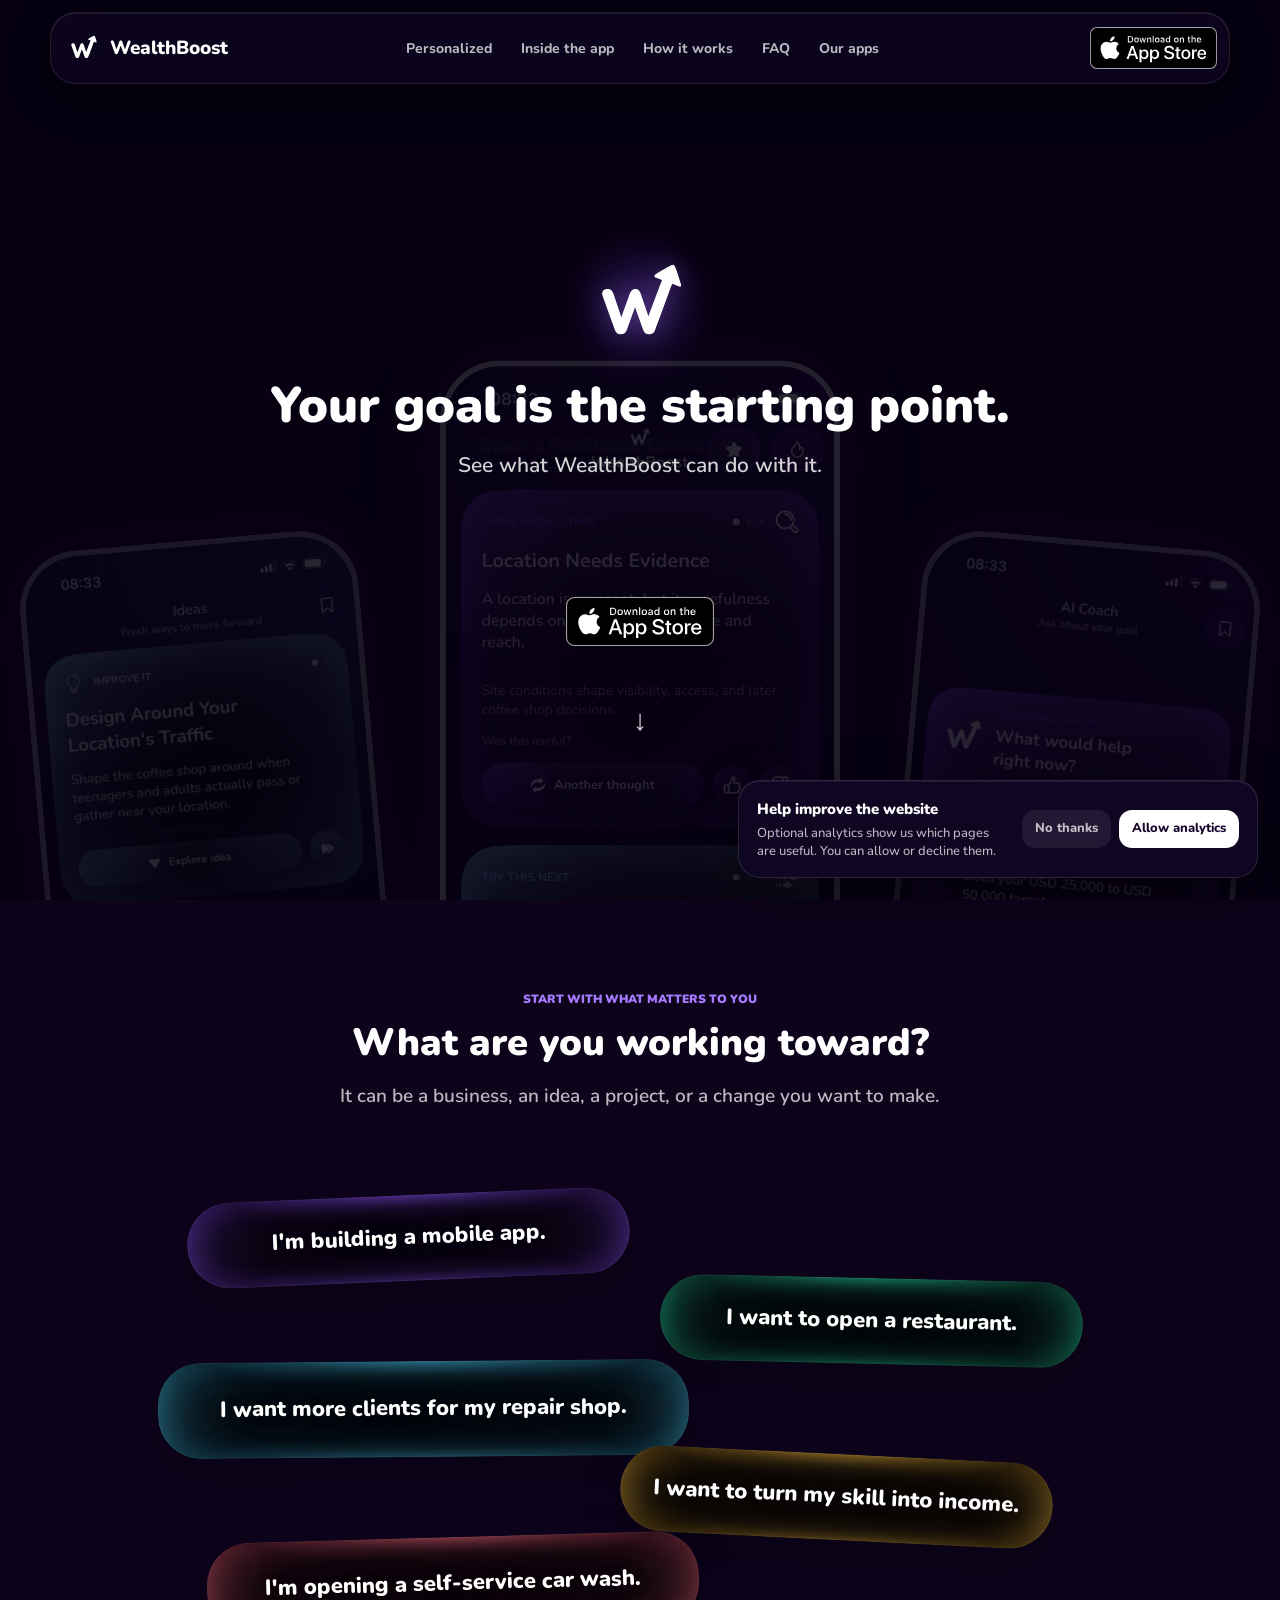
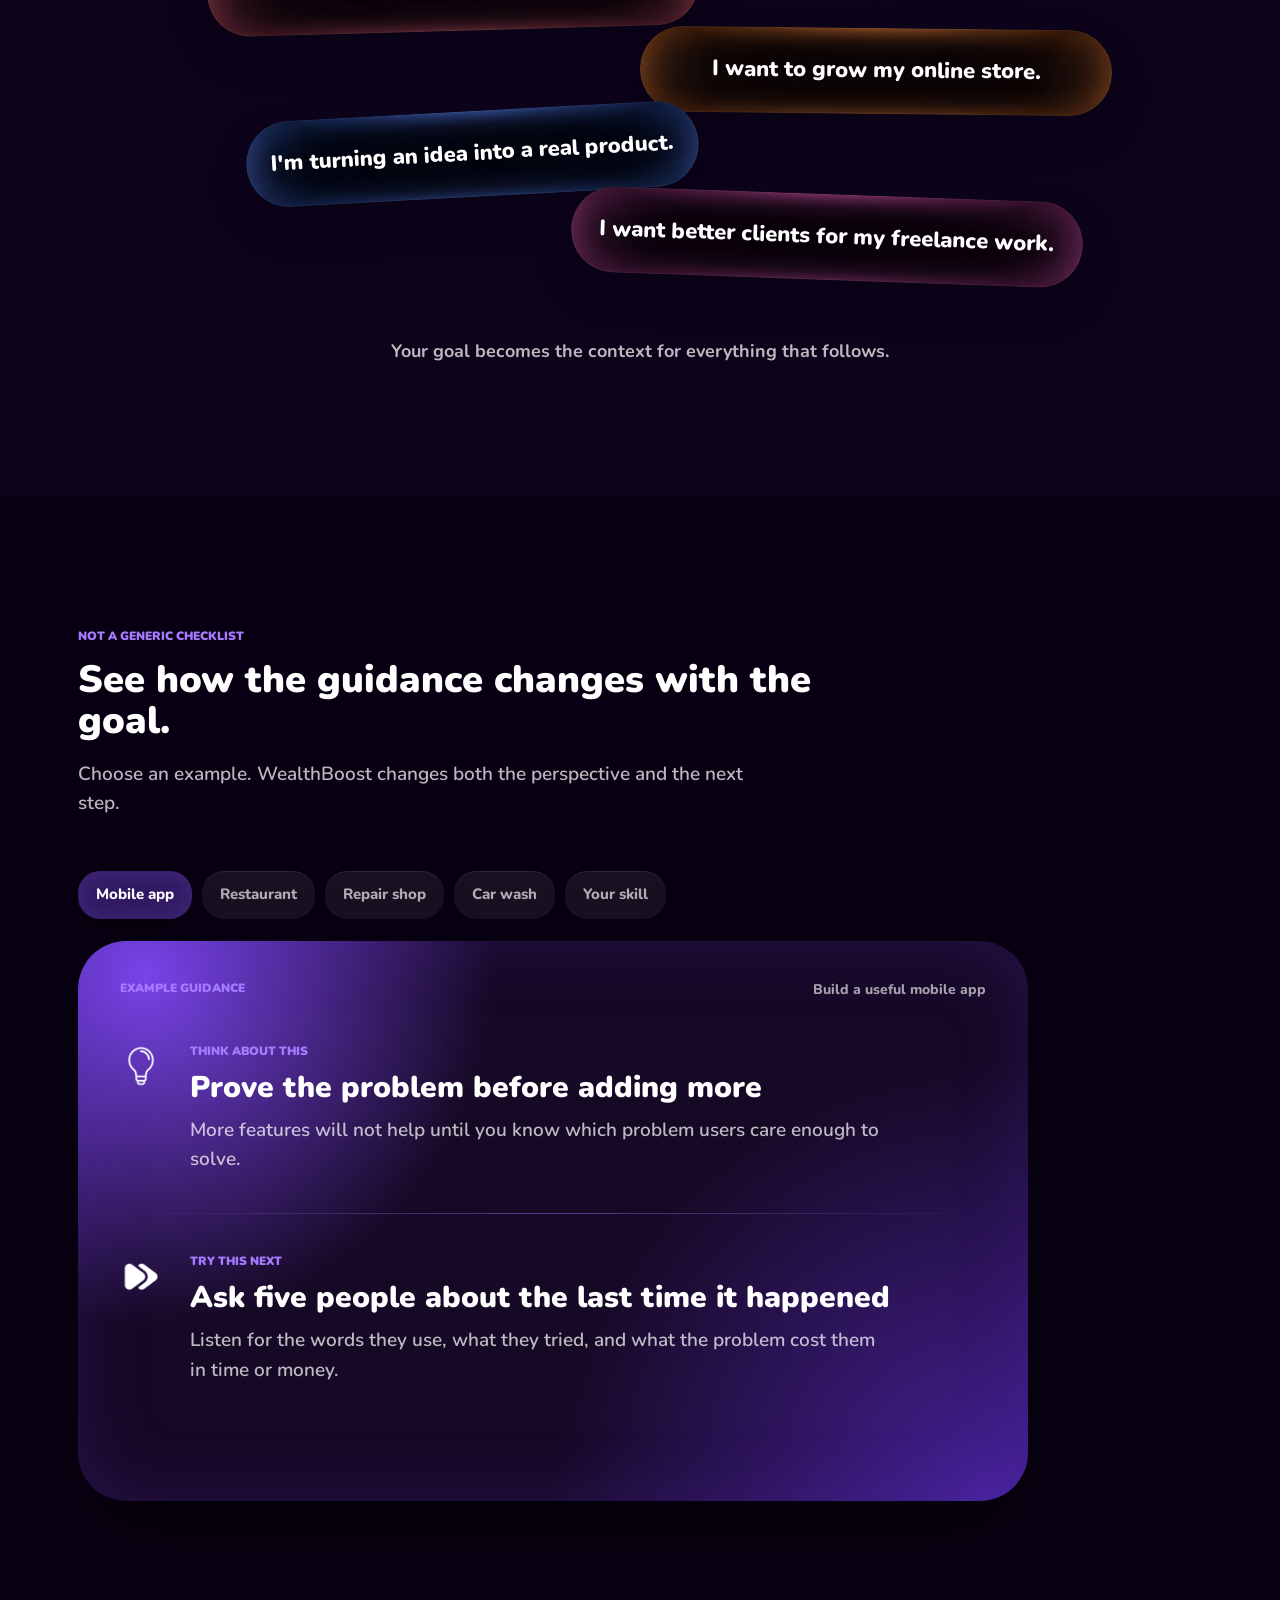
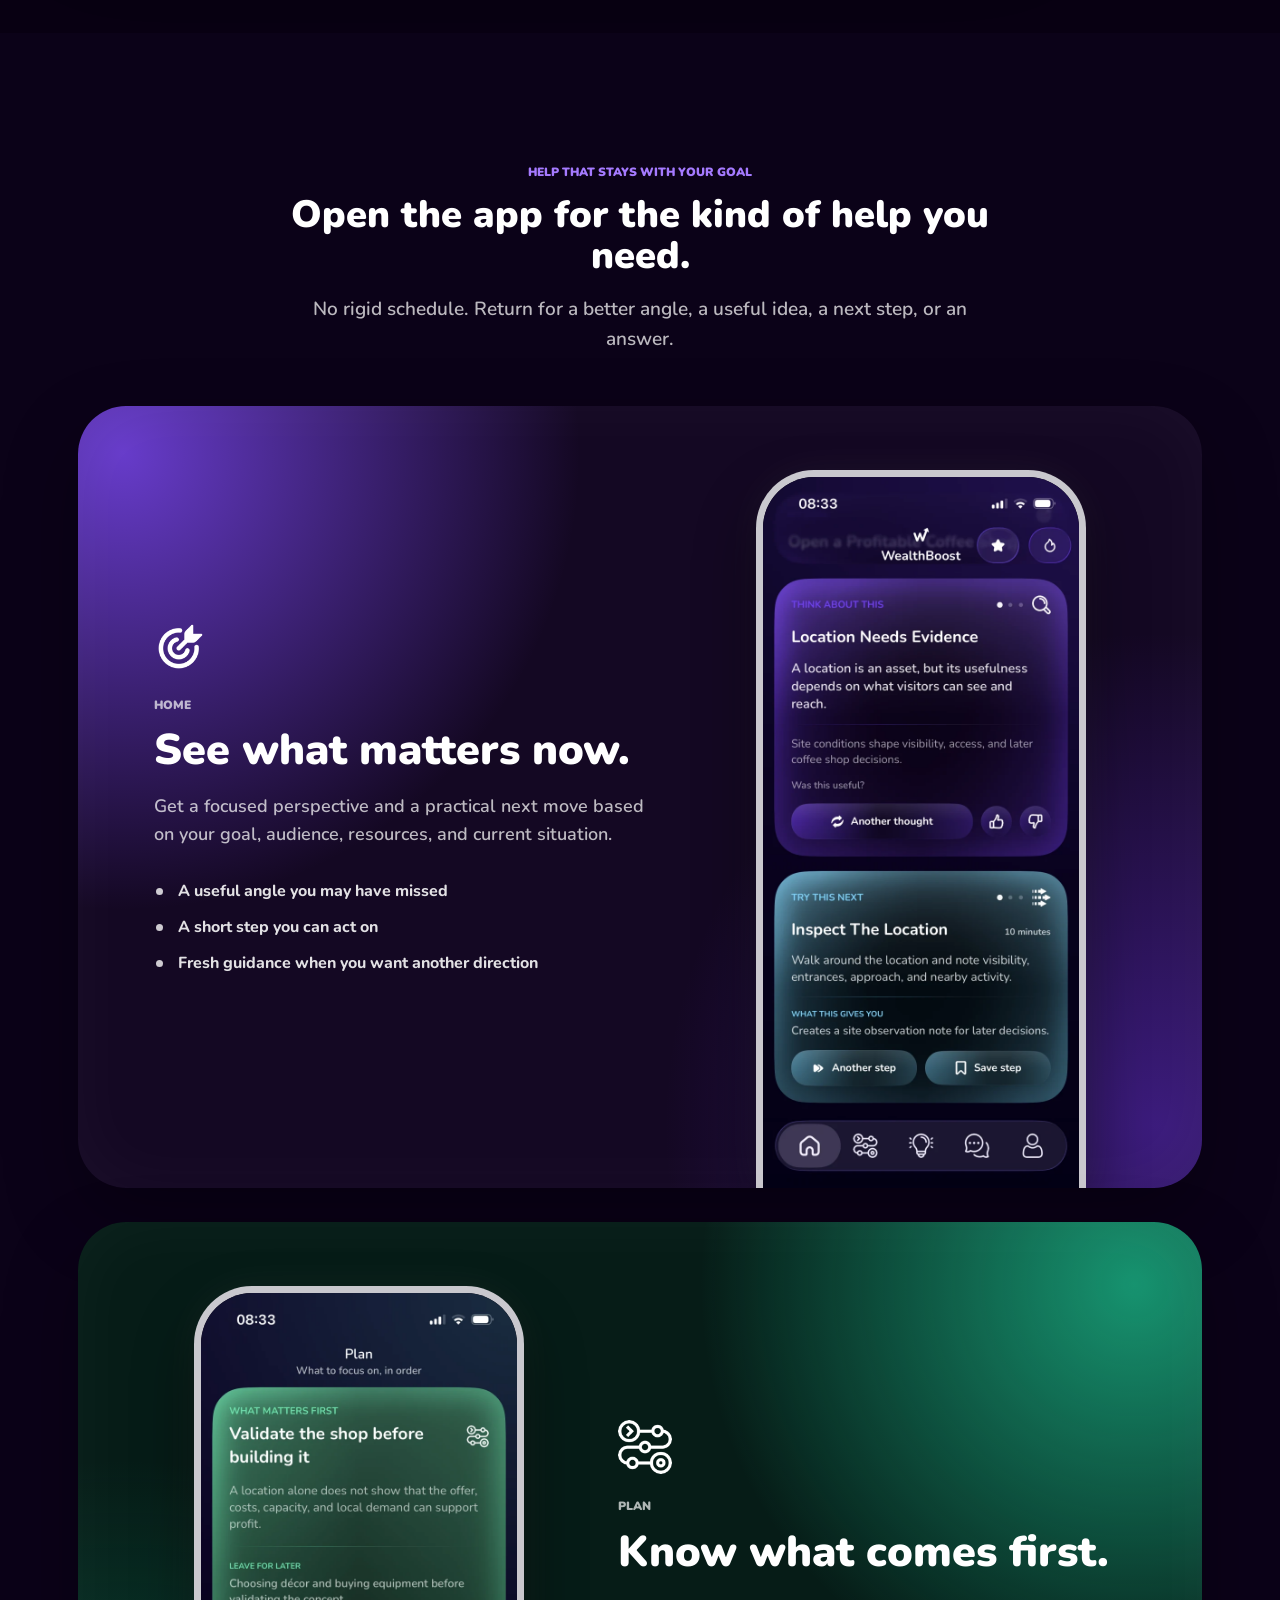
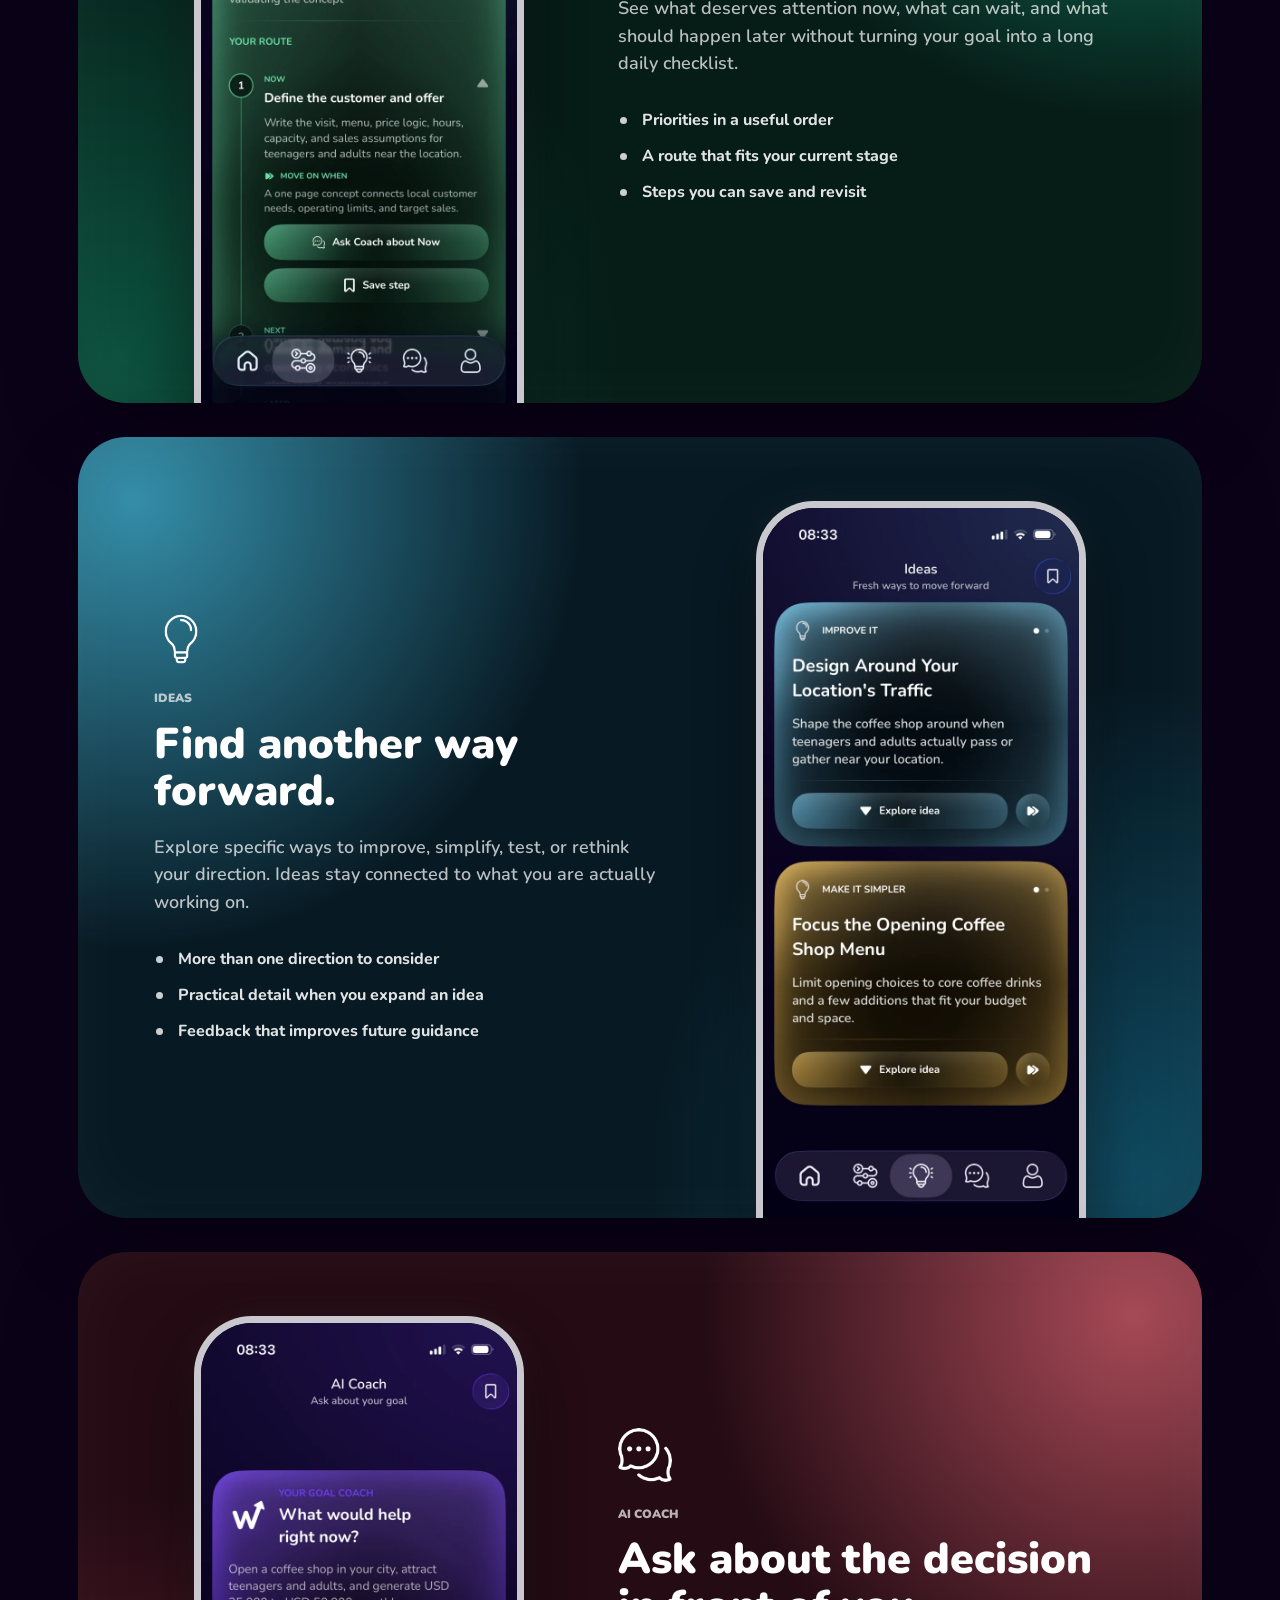
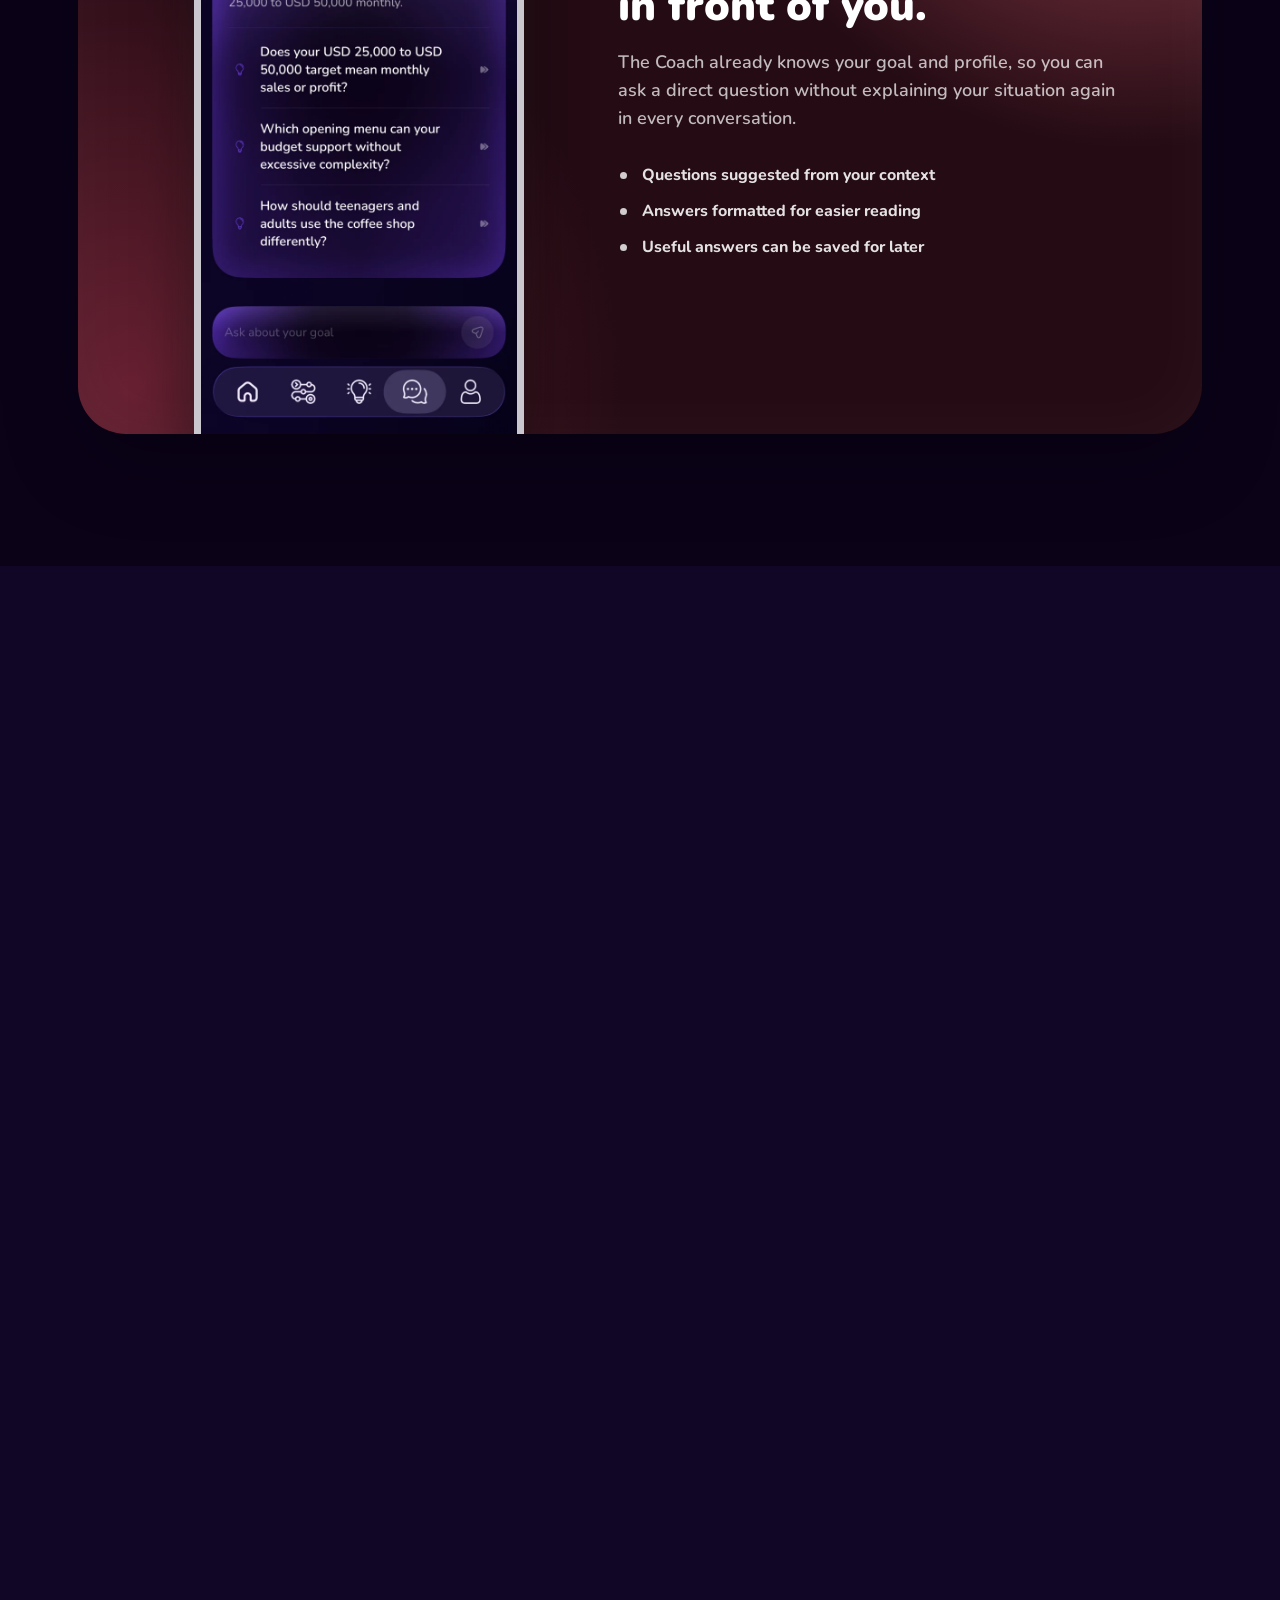
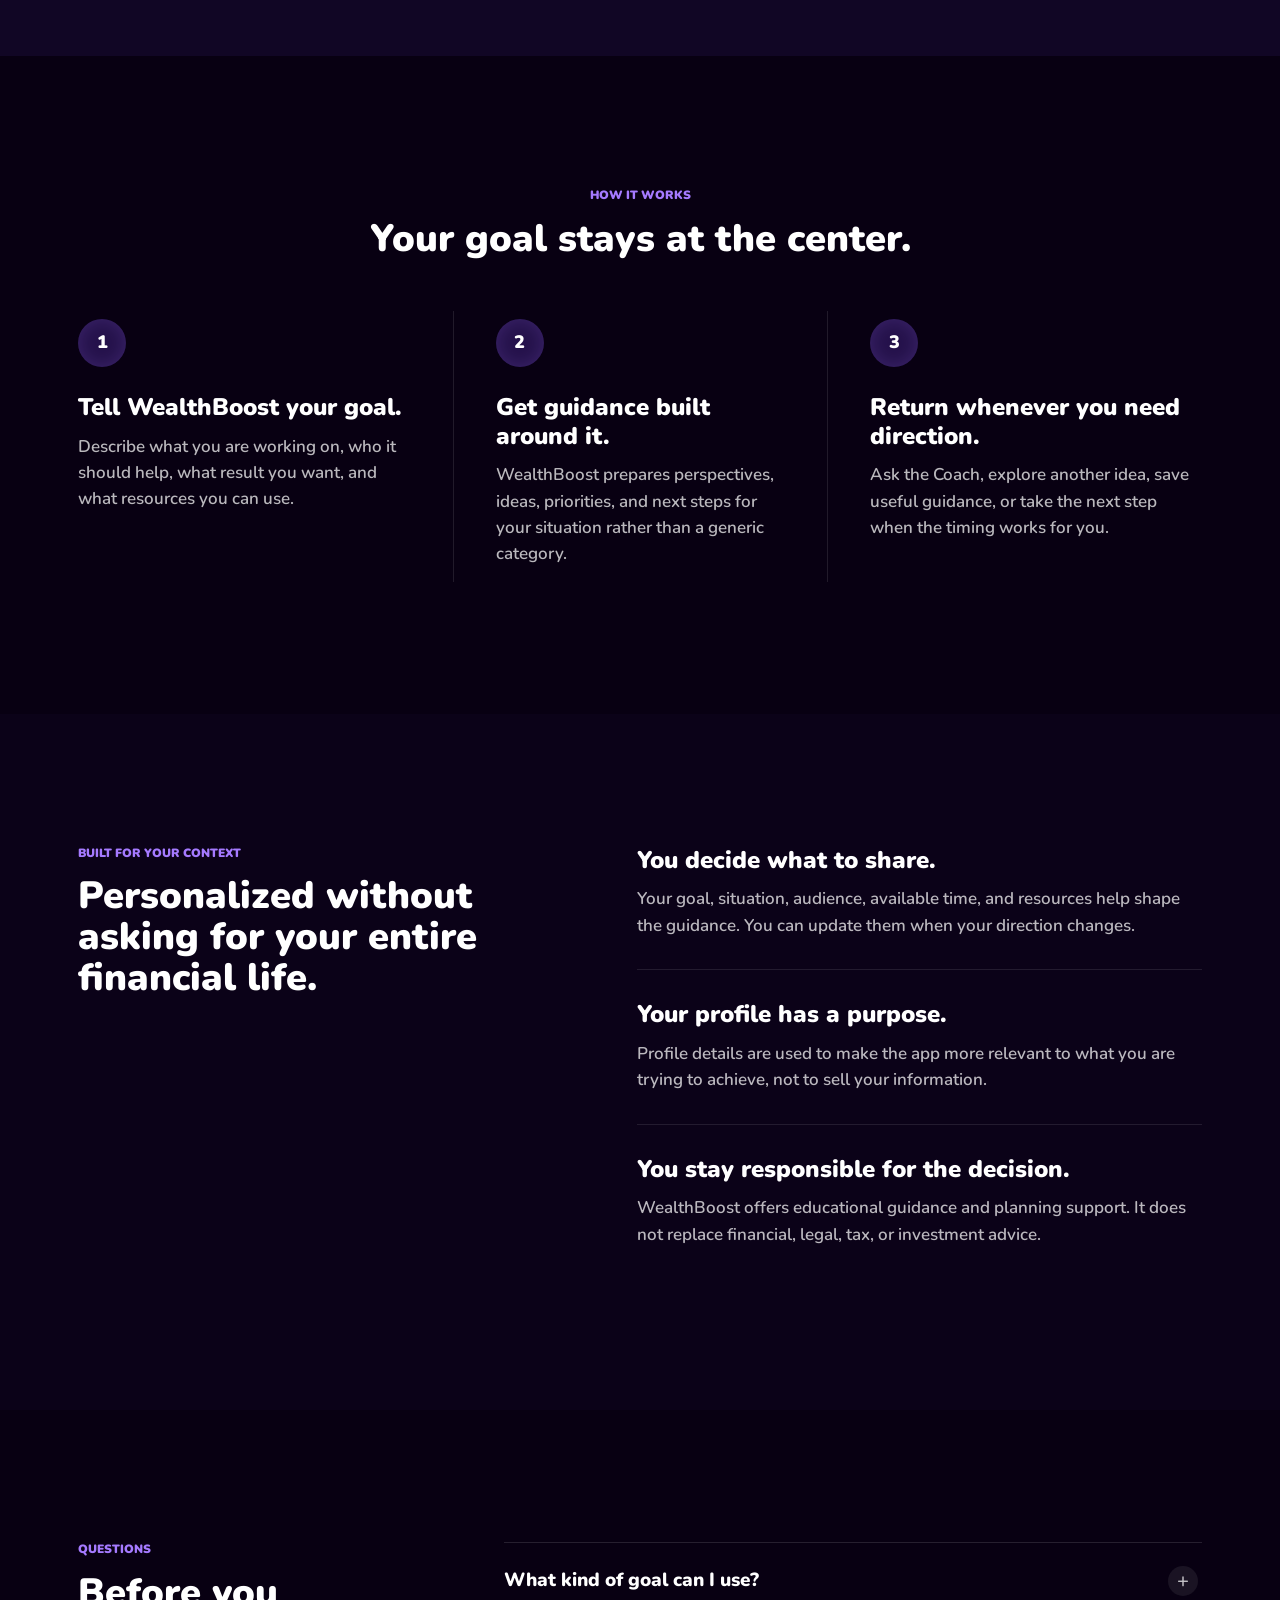
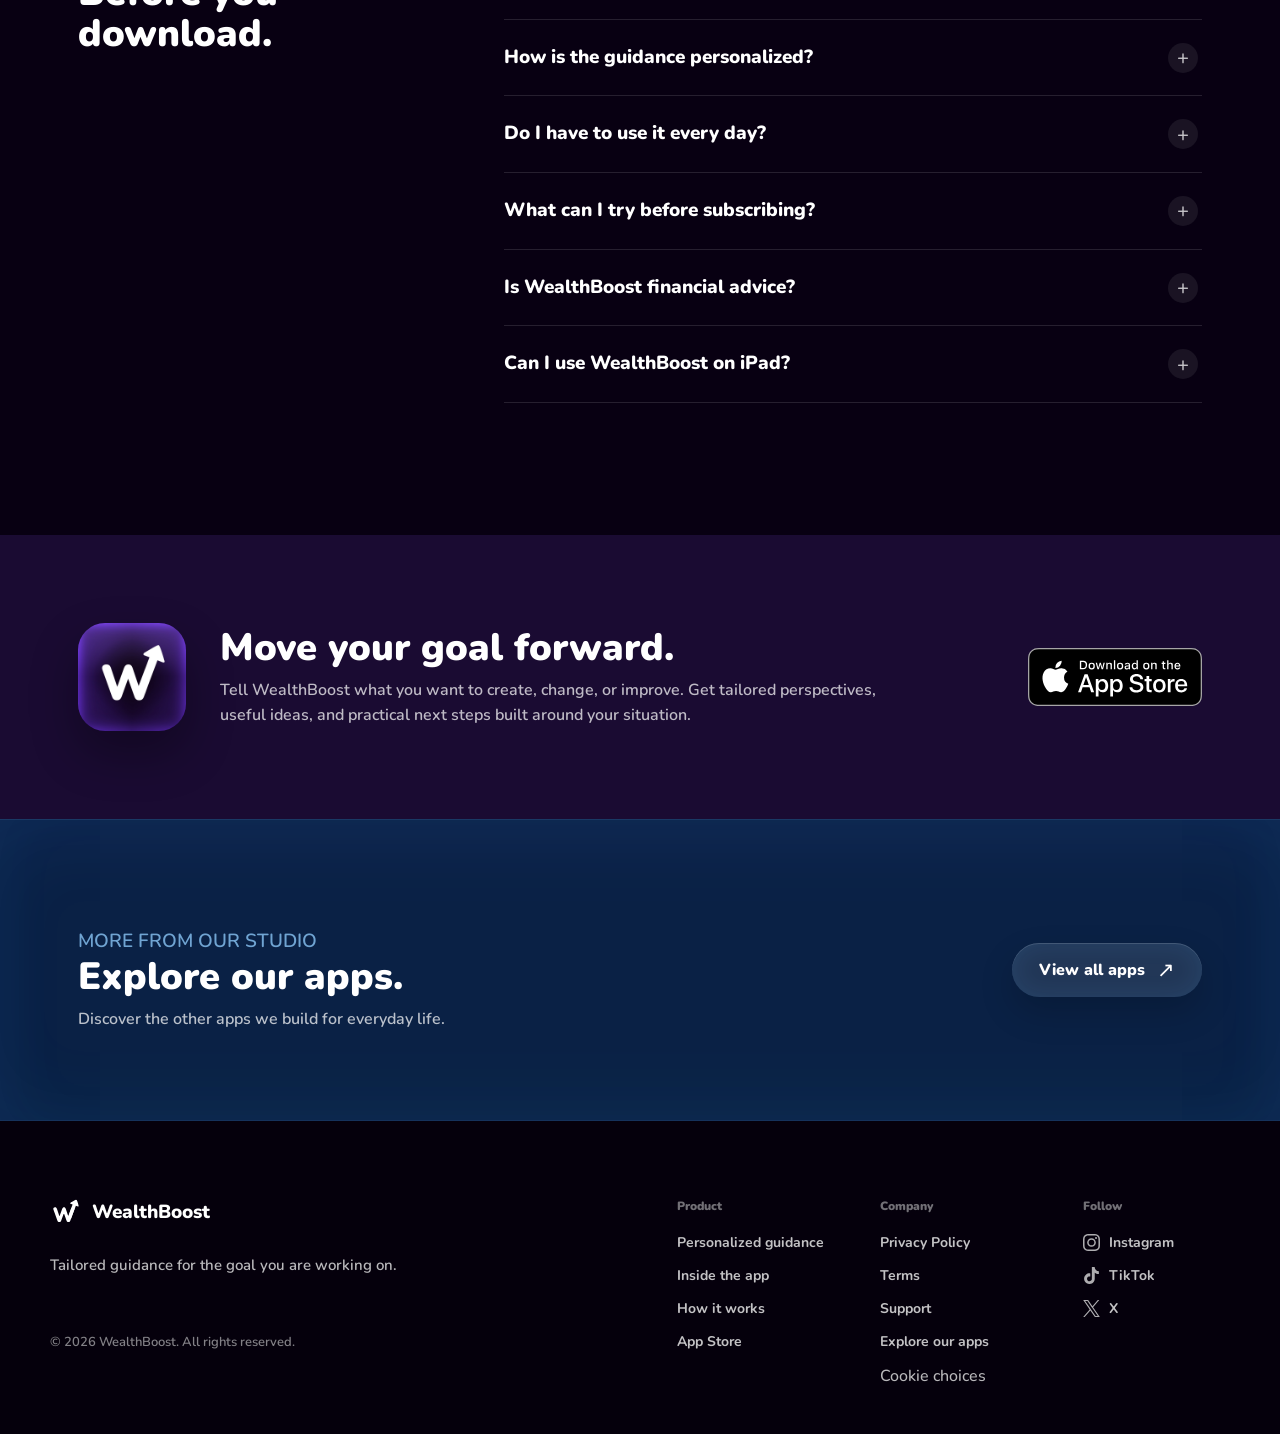
==== commit a3df0ca7: "Fix hero arrow section target" ====
--- a/index.html
+++ b/index.html
@@ -141,14 +141,14 @@
           <a class="app-store-badge download-link" href="https://apps.apple.com/app/wealthboost-ai-money-coach/id6756603789" target="_blank" rel="noopener noreferrer" aria-label="Download WealthBoost on the App Store">
             <img src="assets/app-store-badge.svg" alt="Download on the App Store" width="120" height="40">
           </a>
-          <a class="secondary-link hero-scroll-cue" href="#personalized" aria-label="See how WealthBoost helps">
+          <a class="secondary-link hero-scroll-cue" href="#start-with-your-goal" aria-label="Start with your goal">
             <span aria-hidden="true">&darr;</span>
           </a>
         </div>
       </div>
     </section>
 
-    <section class="goal-cloud-section" aria-labelledby="goal-cloud-title">
+    <section class="goal-cloud-section" id="start-with-your-goal" aria-labelledby="goal-cloud-title">
       <div class="section-shell goal-cloud-shell">
         <div class="section-heading section-heading-centered reveal">
           <p class="eyebrow">START WITH WHAT MATTERS TO YOU</p>
--- a/styles.css
+++ b/styles.css
@@ -812,6 +812,7 @@
 }
 
 .goal-cloud-section {
+  scroll-margin-top: 20px;
   padding-top: 92px;
   background: #0d031b;
 }
@@ -1599,7 +1600,11 @@
 @media (min-width: 861px) {
   .hero-actions {
     margin-top: 52px;
-    transform: translateY(32px);
+    transform: translateY(64px);
+  }
+
+  .hero-scroll-cue {
+    margin-top: 40px;
   }
 }
 
@@ -1935,7 +1940,11 @@
   .hero-actions {
     gap: 13px;
     margin-top: 25px;
-    transform: none;
+    transform: translateY(80px);
+  }
+
+  .hero-scroll-cue {
+    margin-top: 38px;
   }
 
   .app-store-badge img {
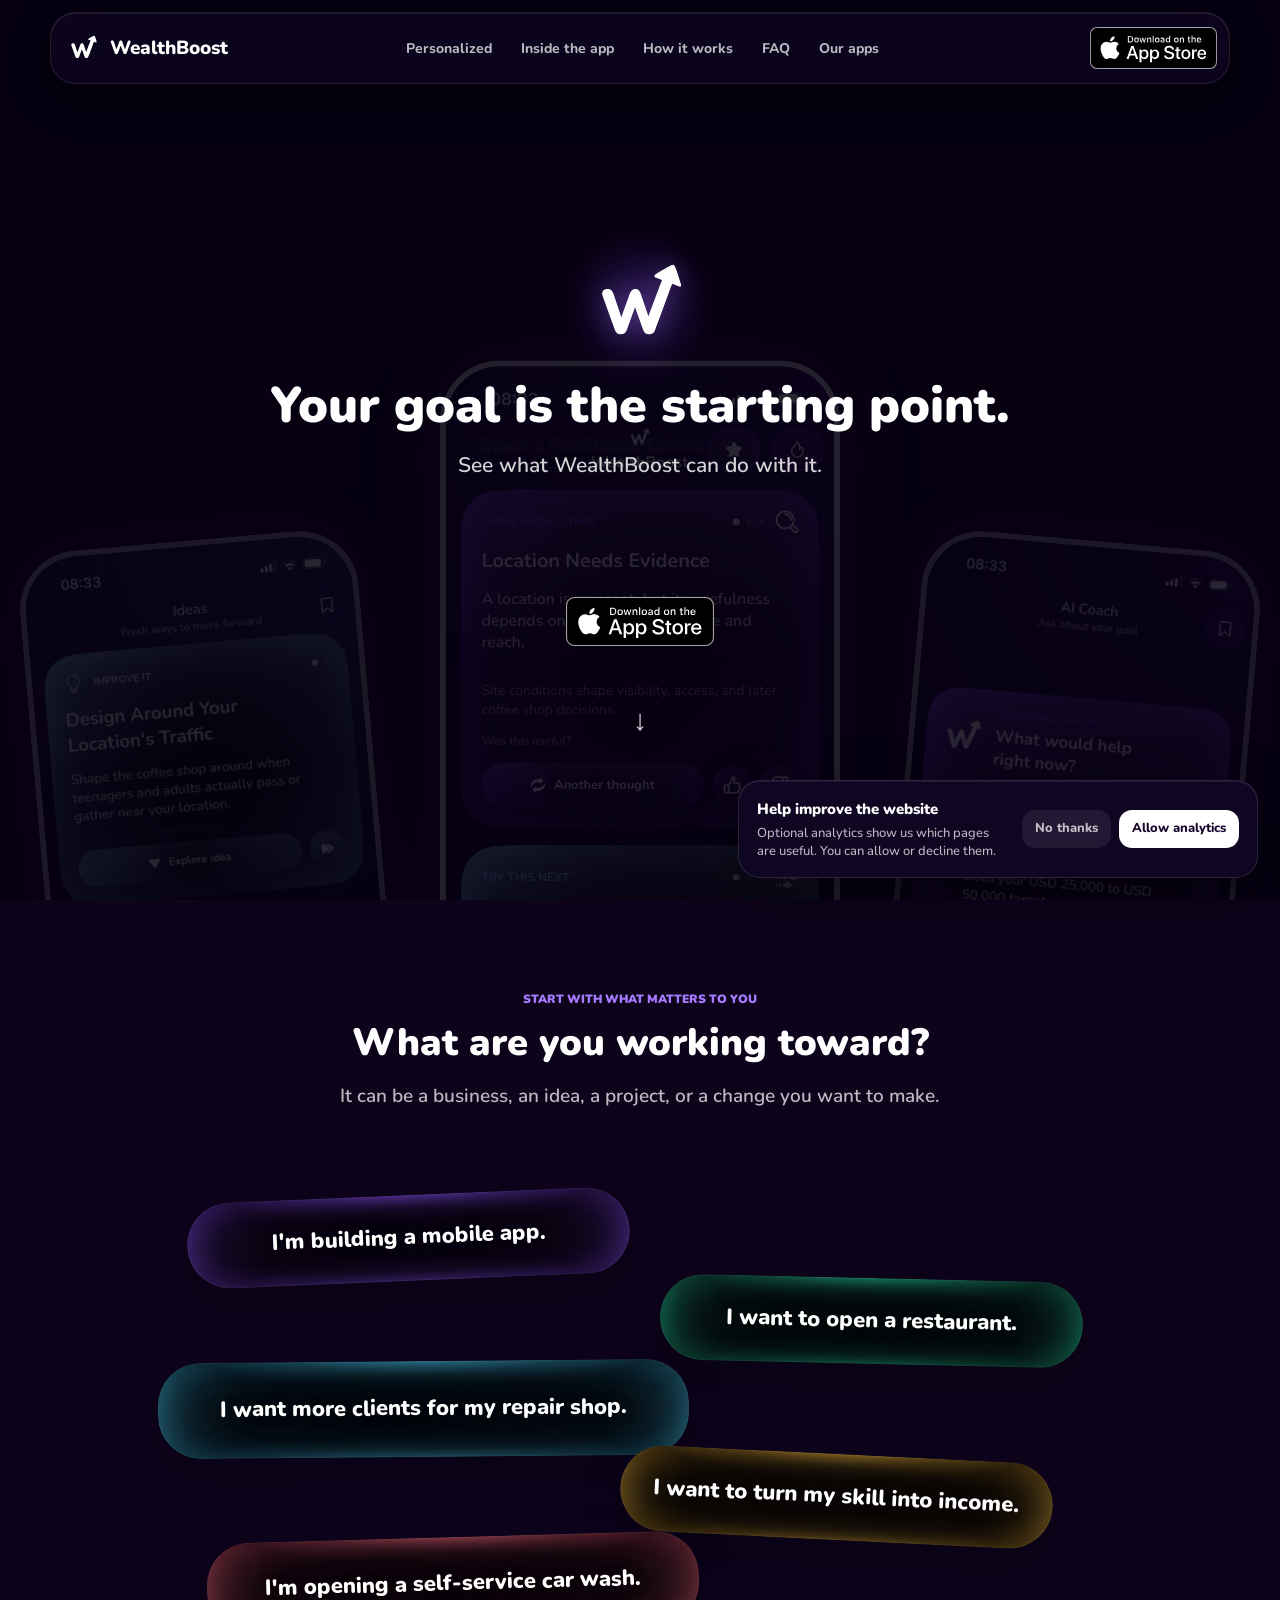
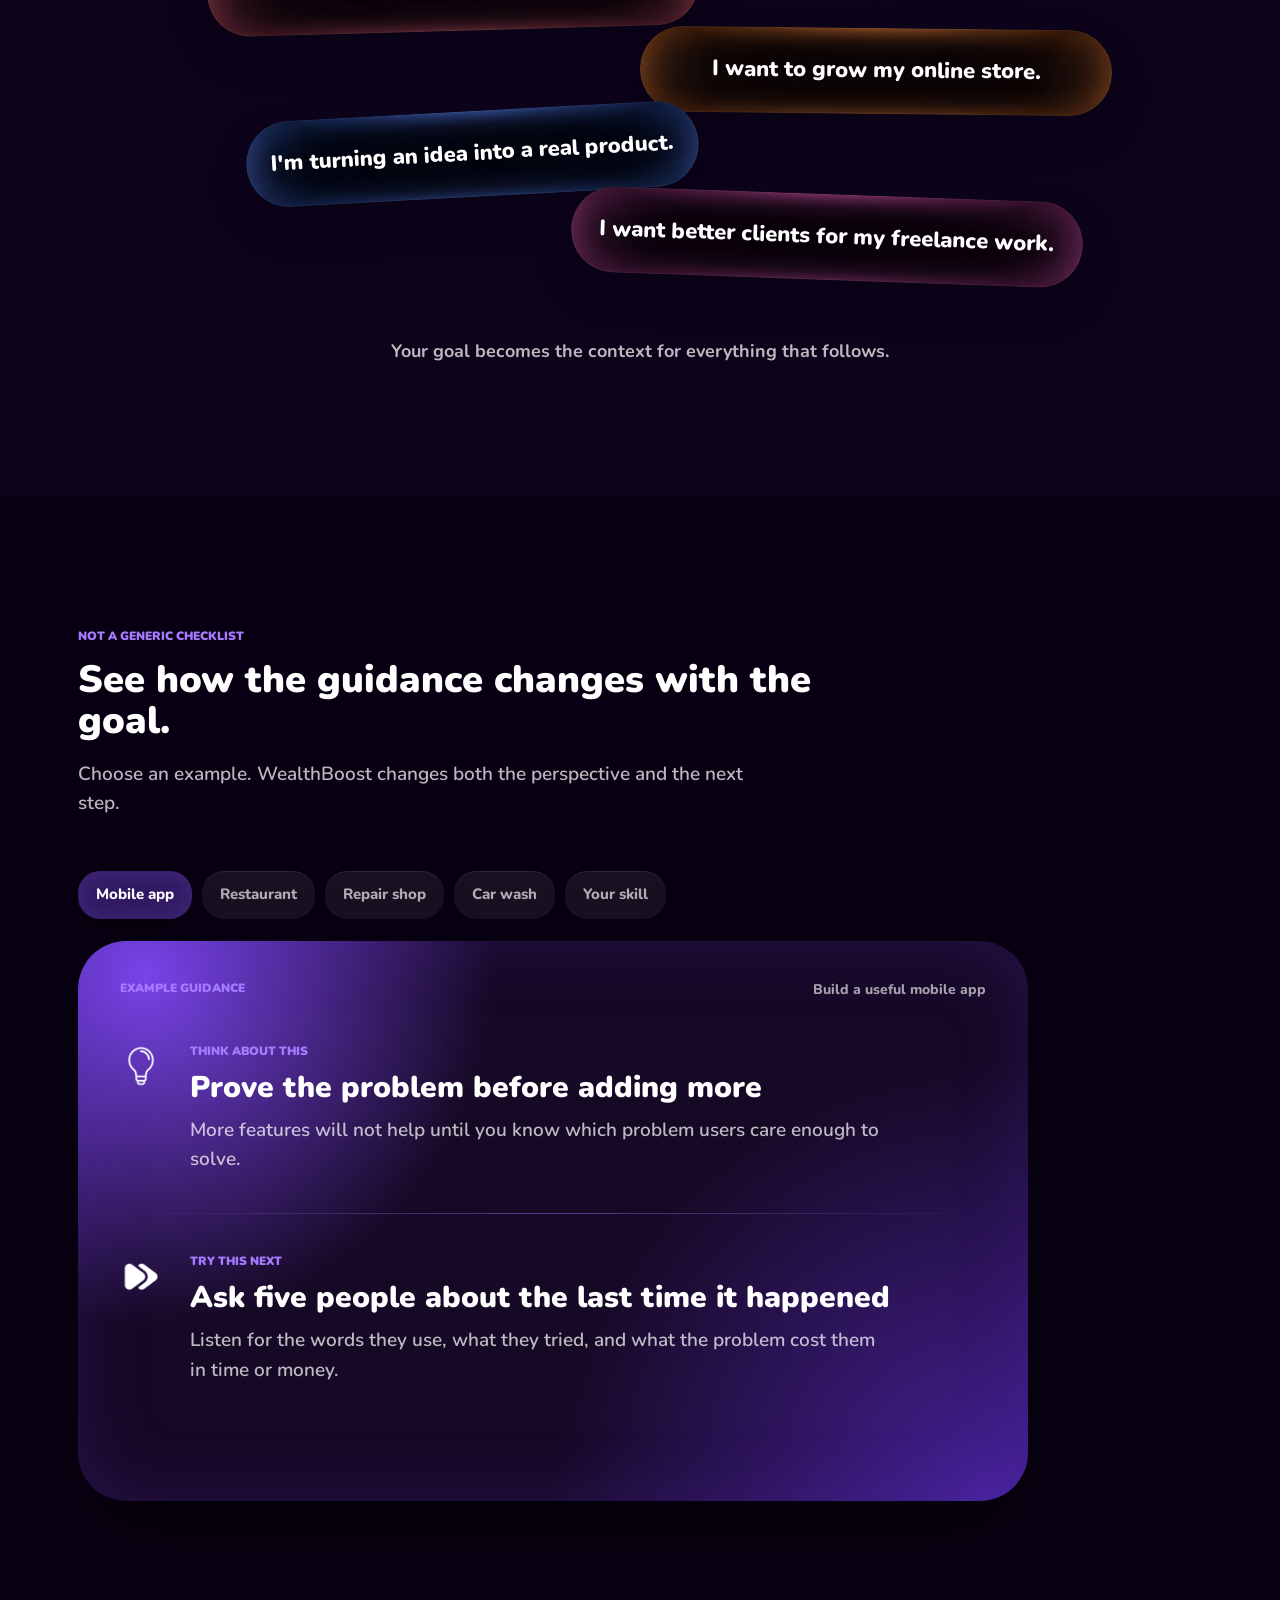
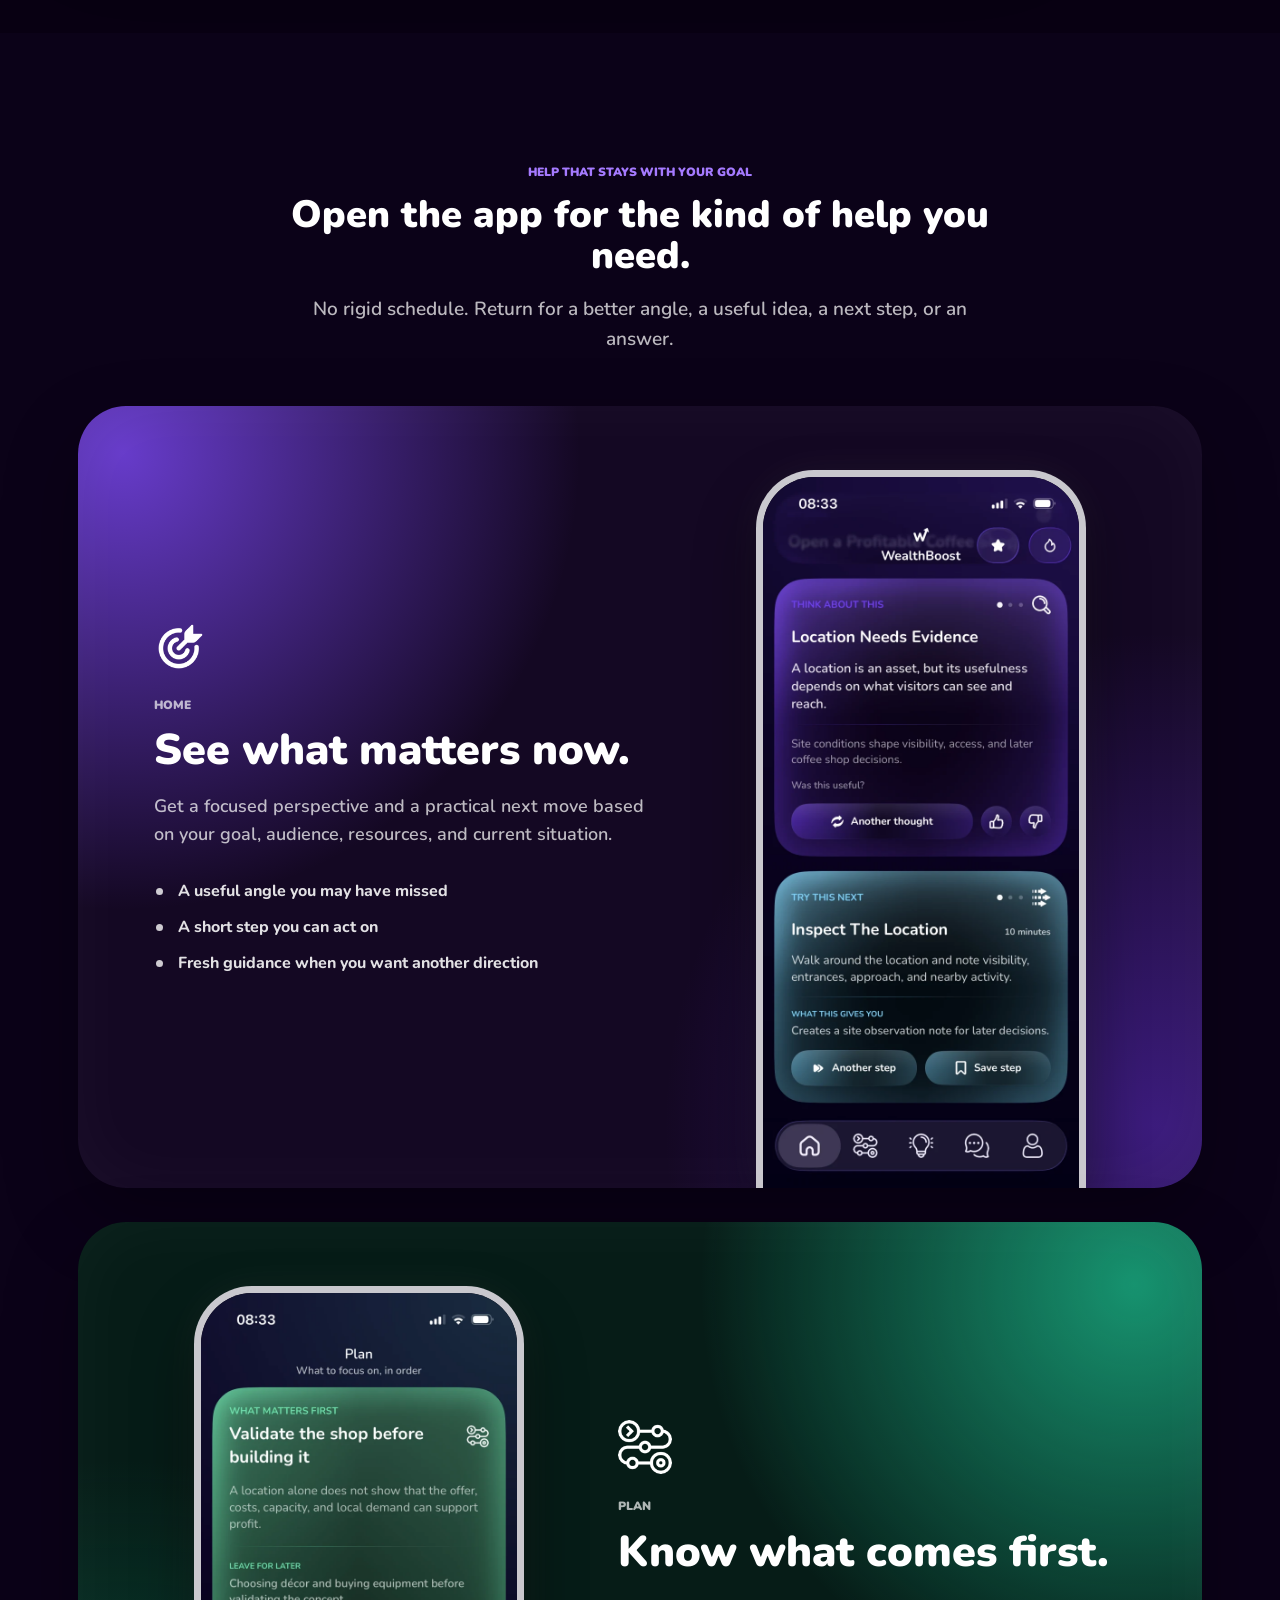
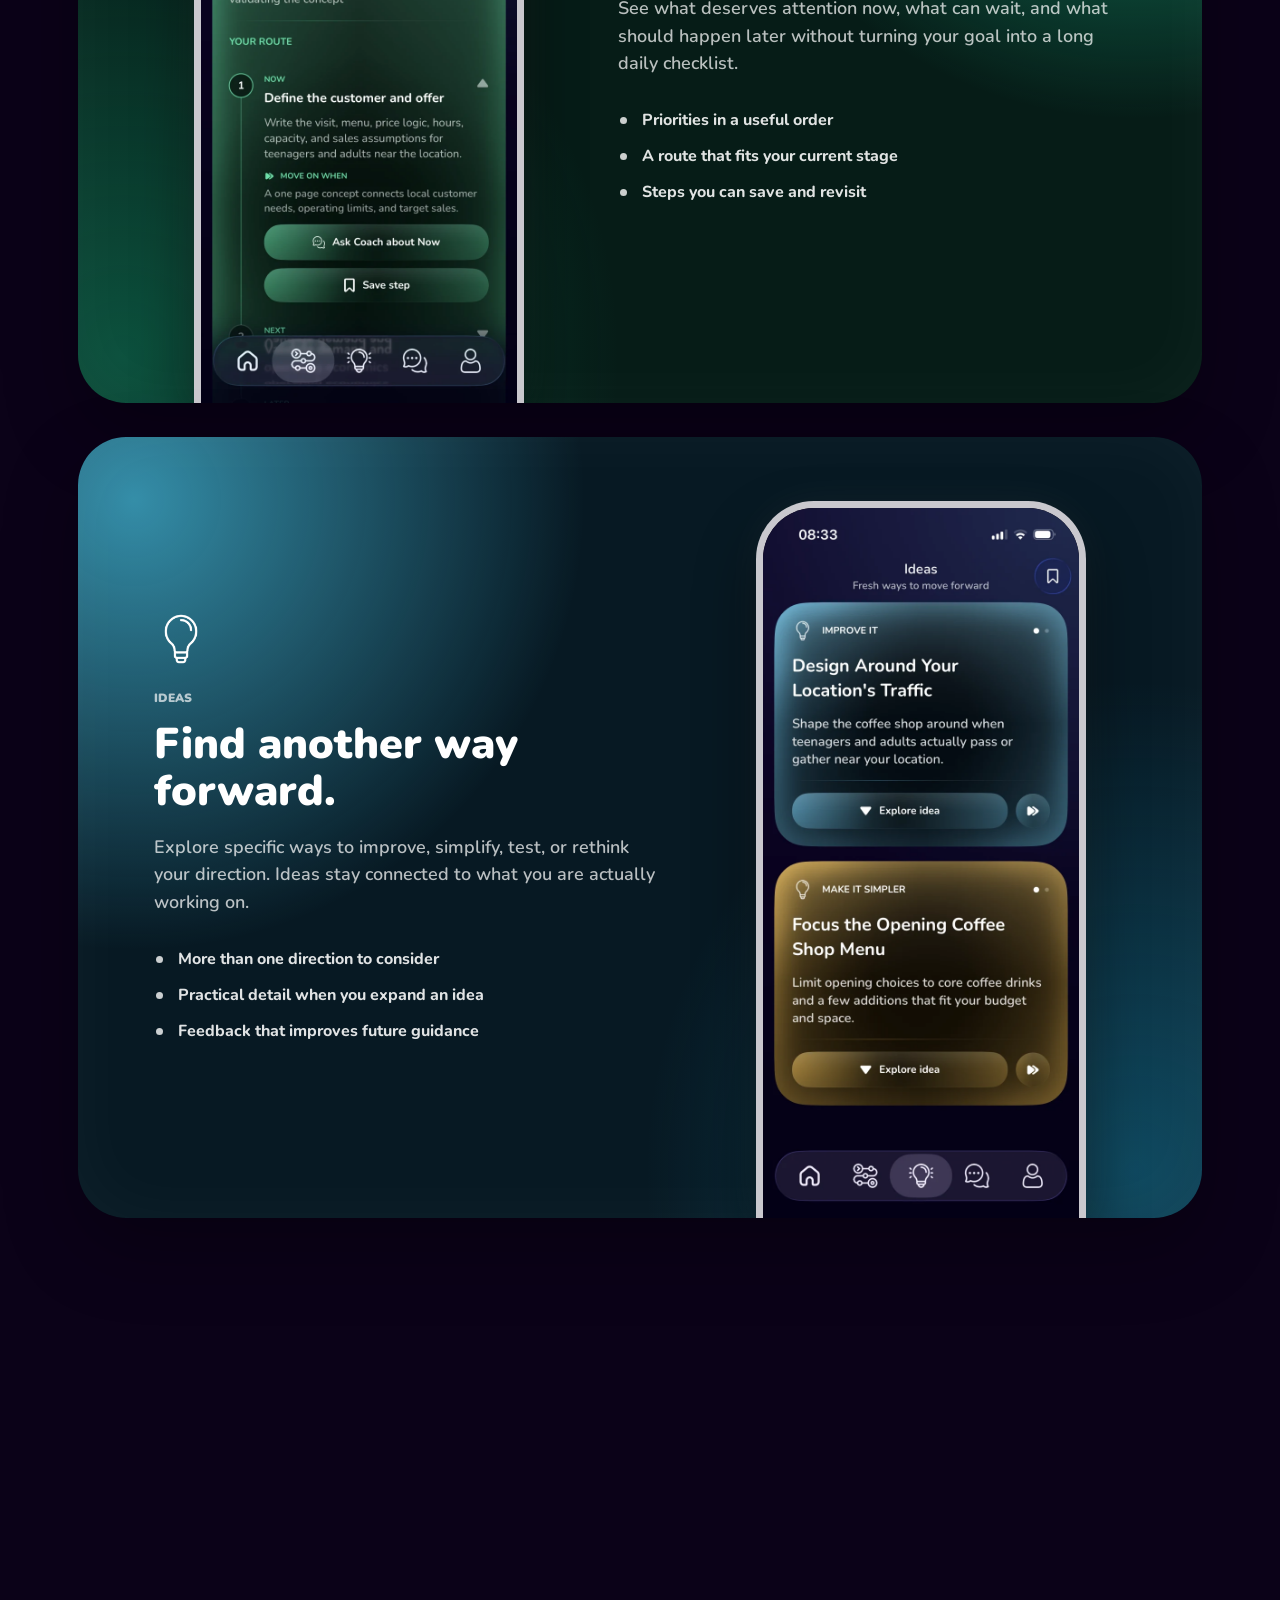
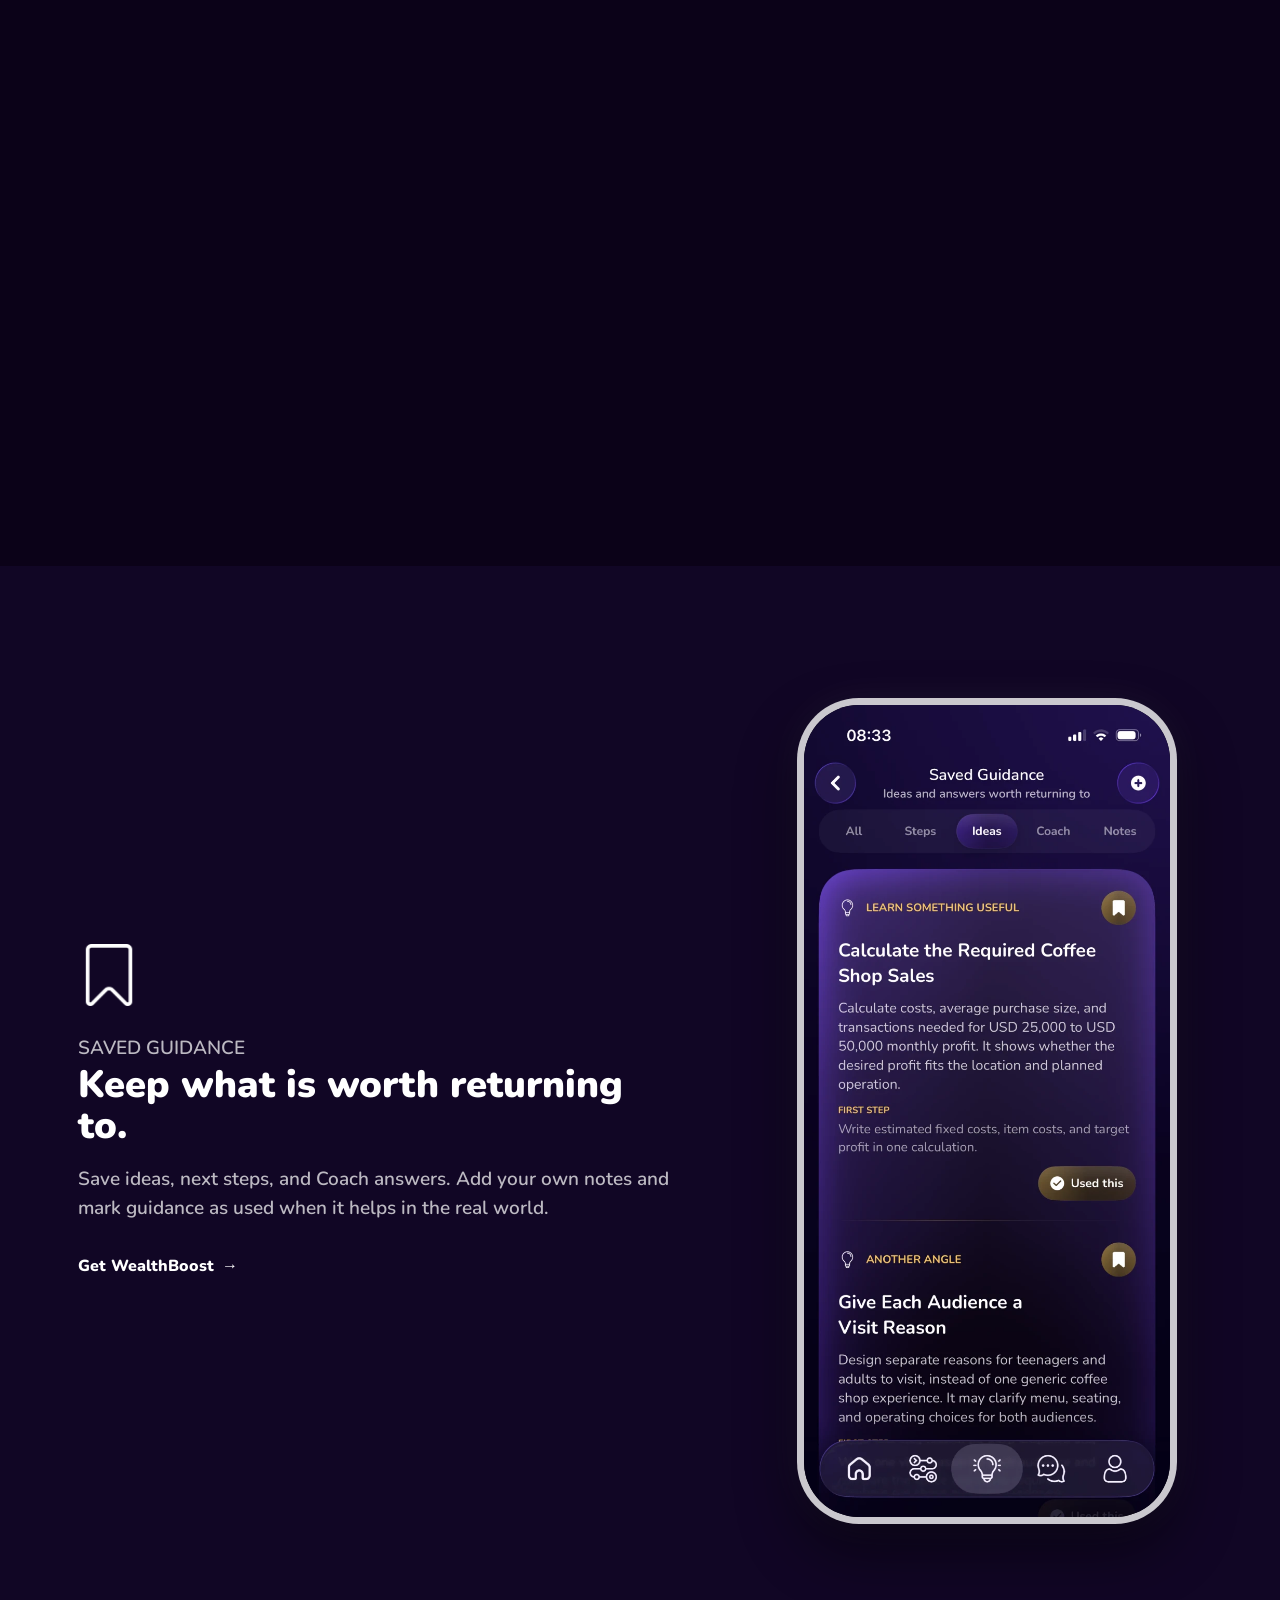
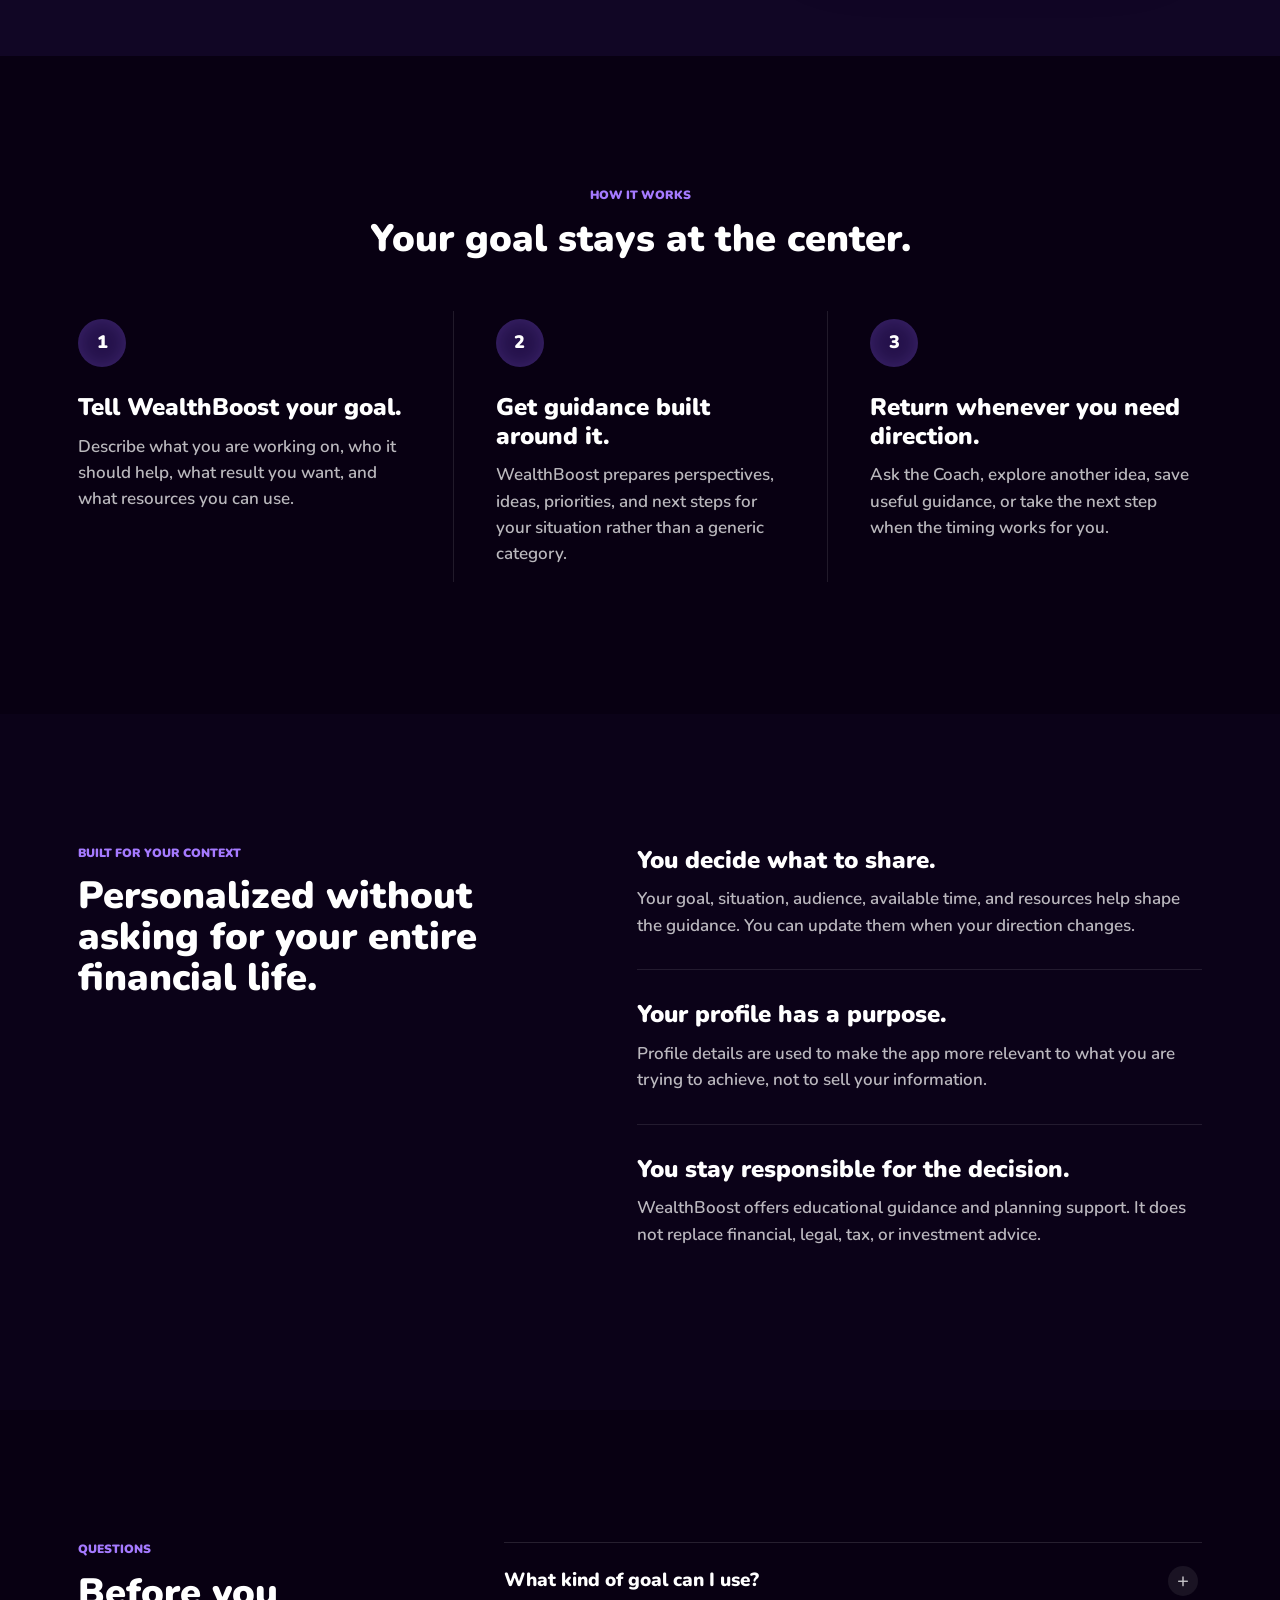
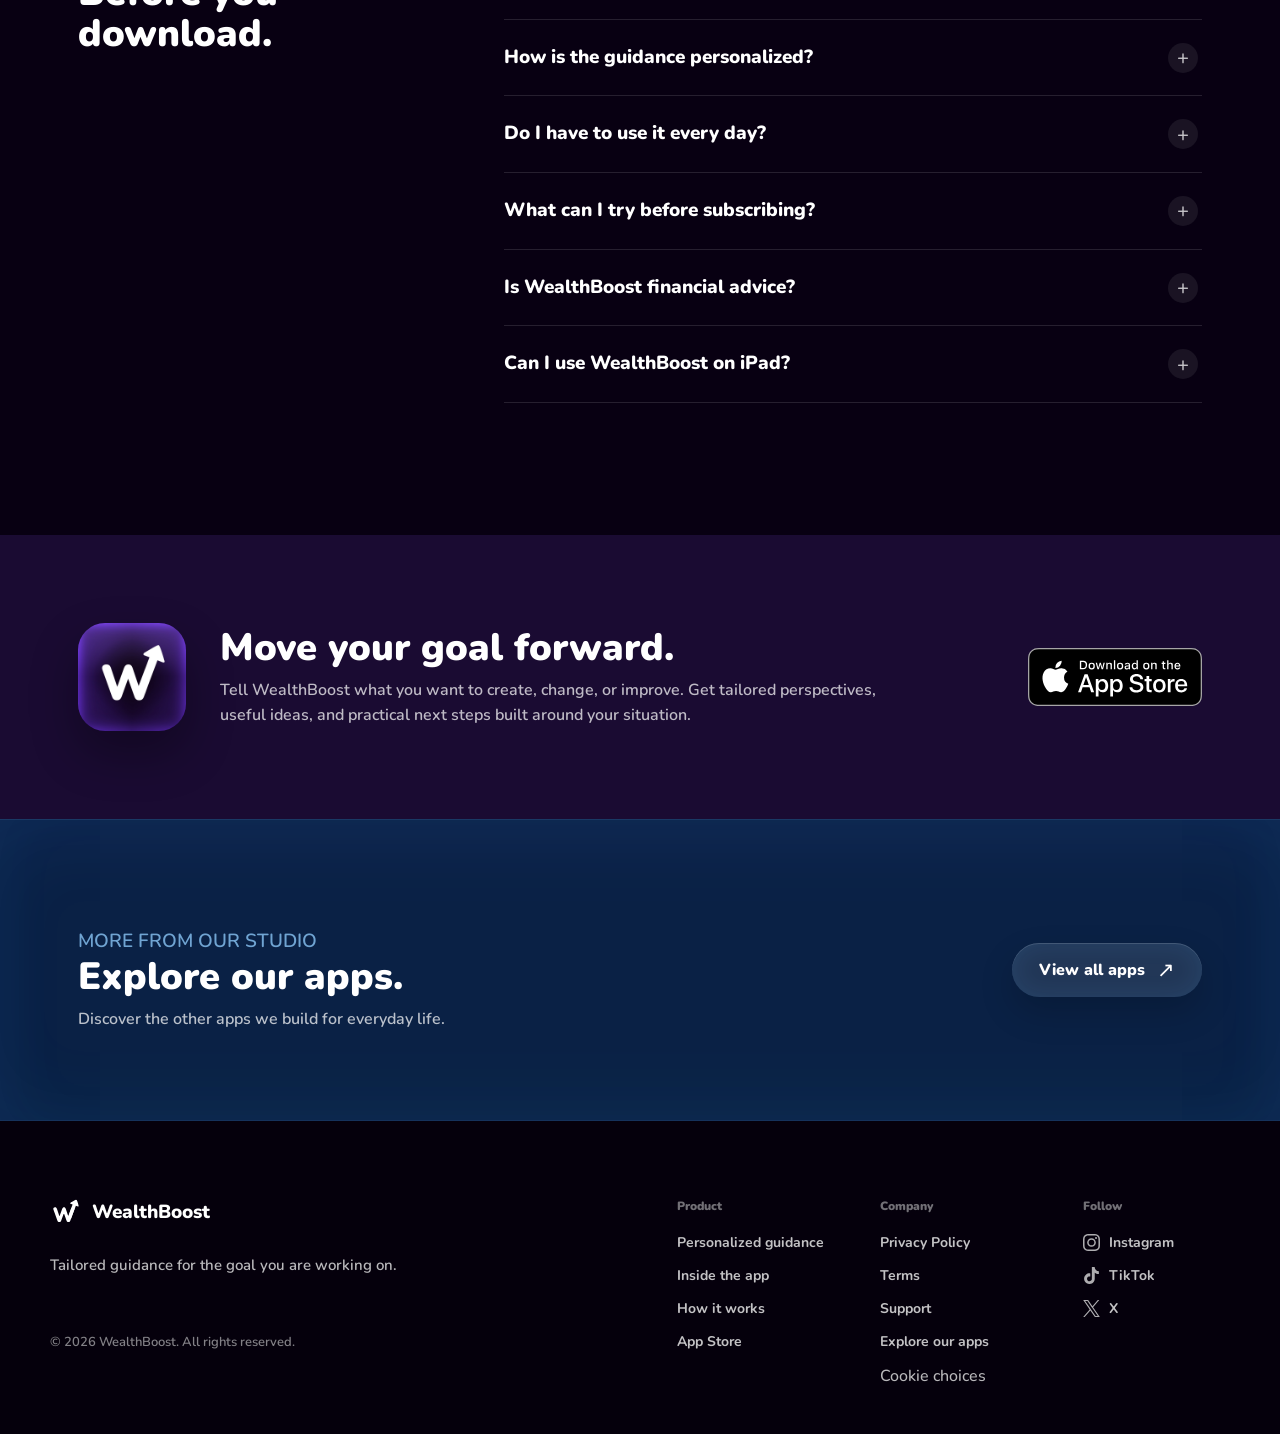
==== commit 30355d90: "Enable Cloudflare Web Analytics" ====
--- a/index.html
+++ b/index.html
@@ -488,6 +488,7 @@
     </div>
   </aside>
 
+  <script defer src="https://static.cloudflareinsights.com/beacon.min.js" data-cf-beacon='{"token":"0073aaca78264afb9c1e2ce316a48717"}'></script>
   <script src="site.js" defer></script>
 </body>
 </html>
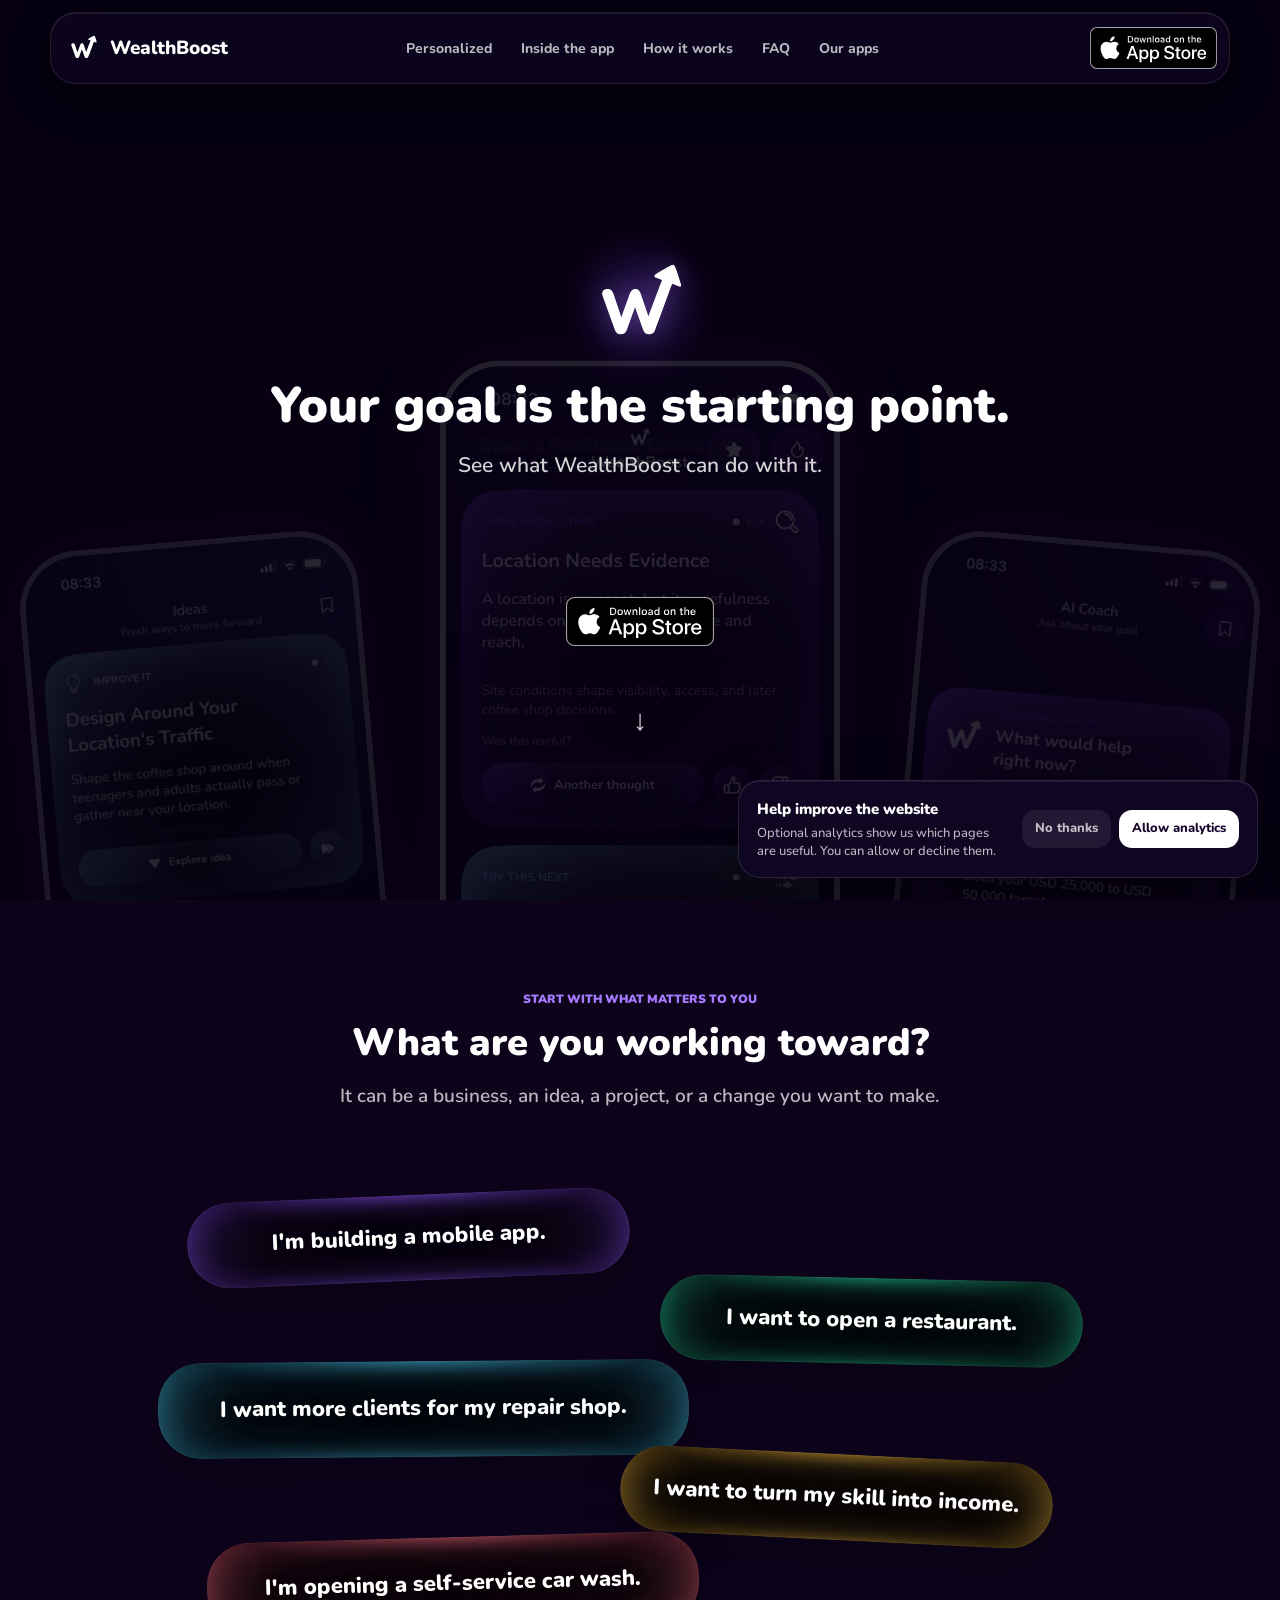
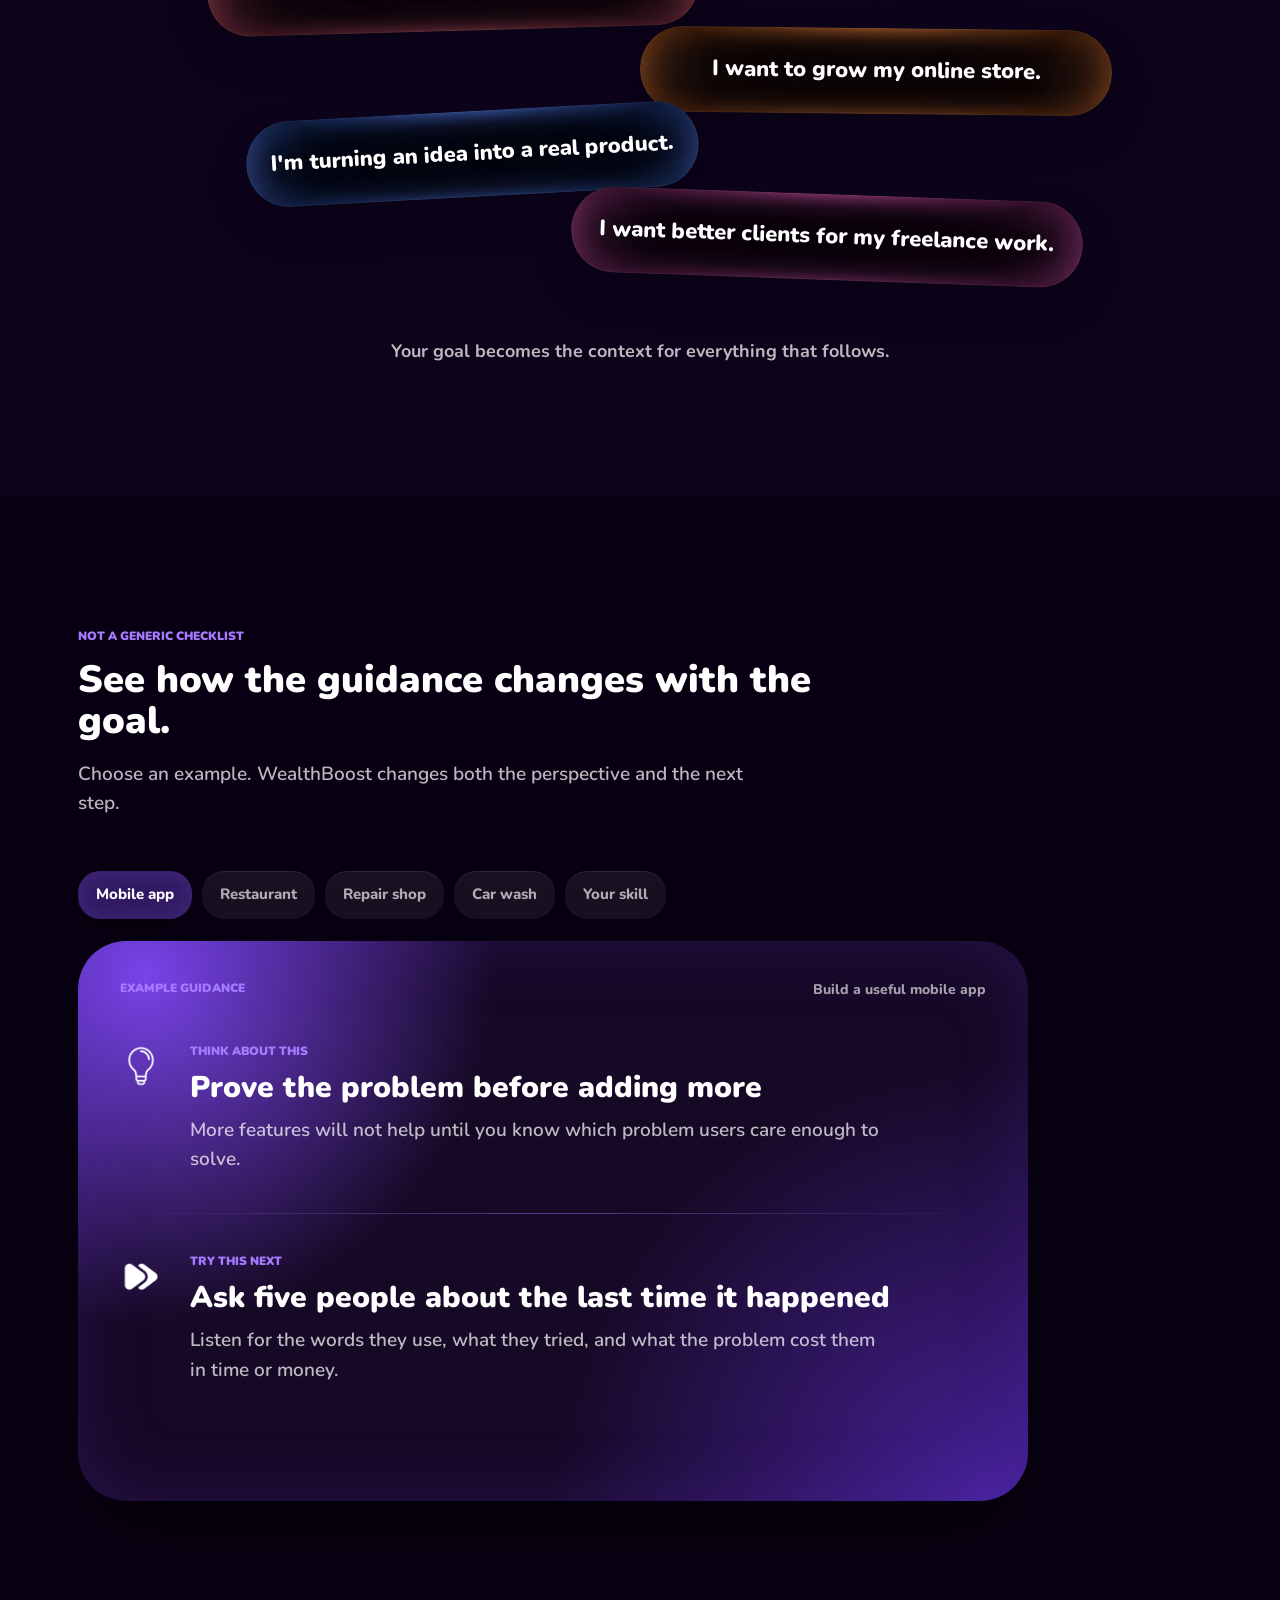
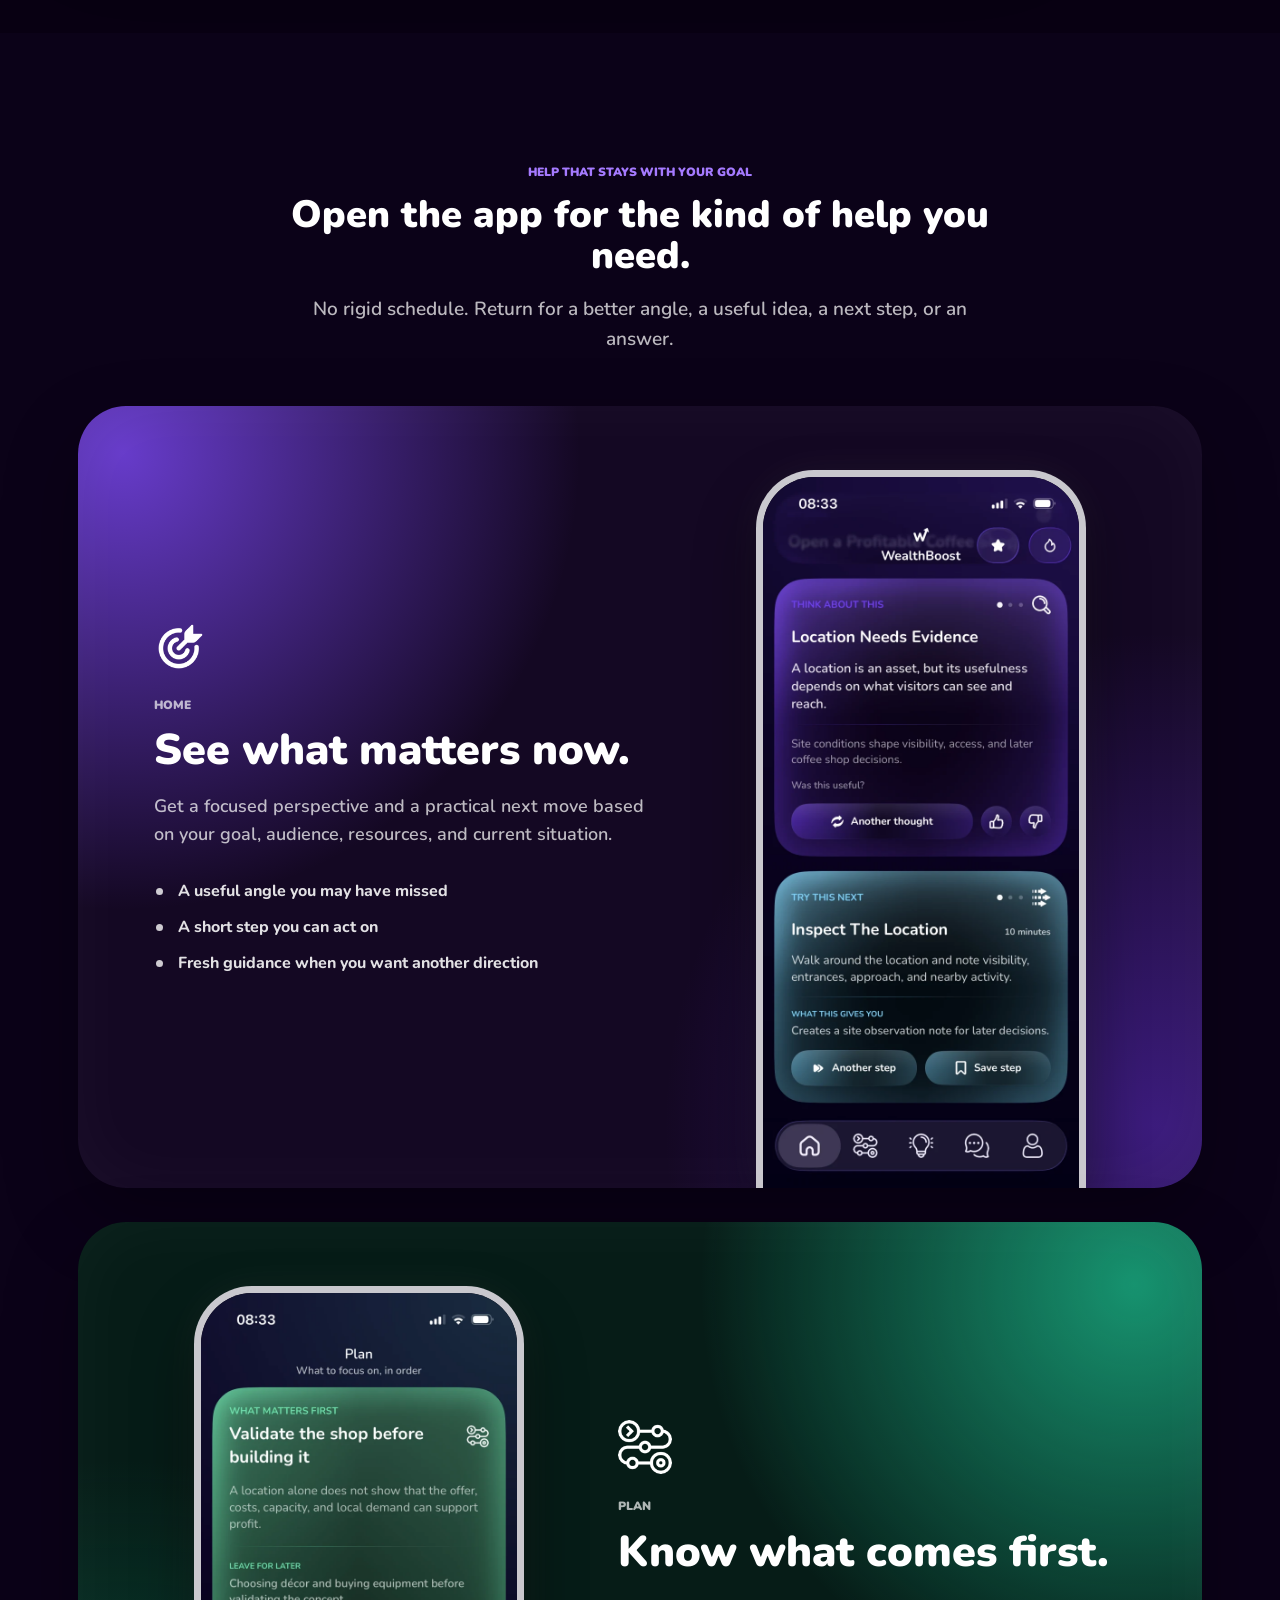
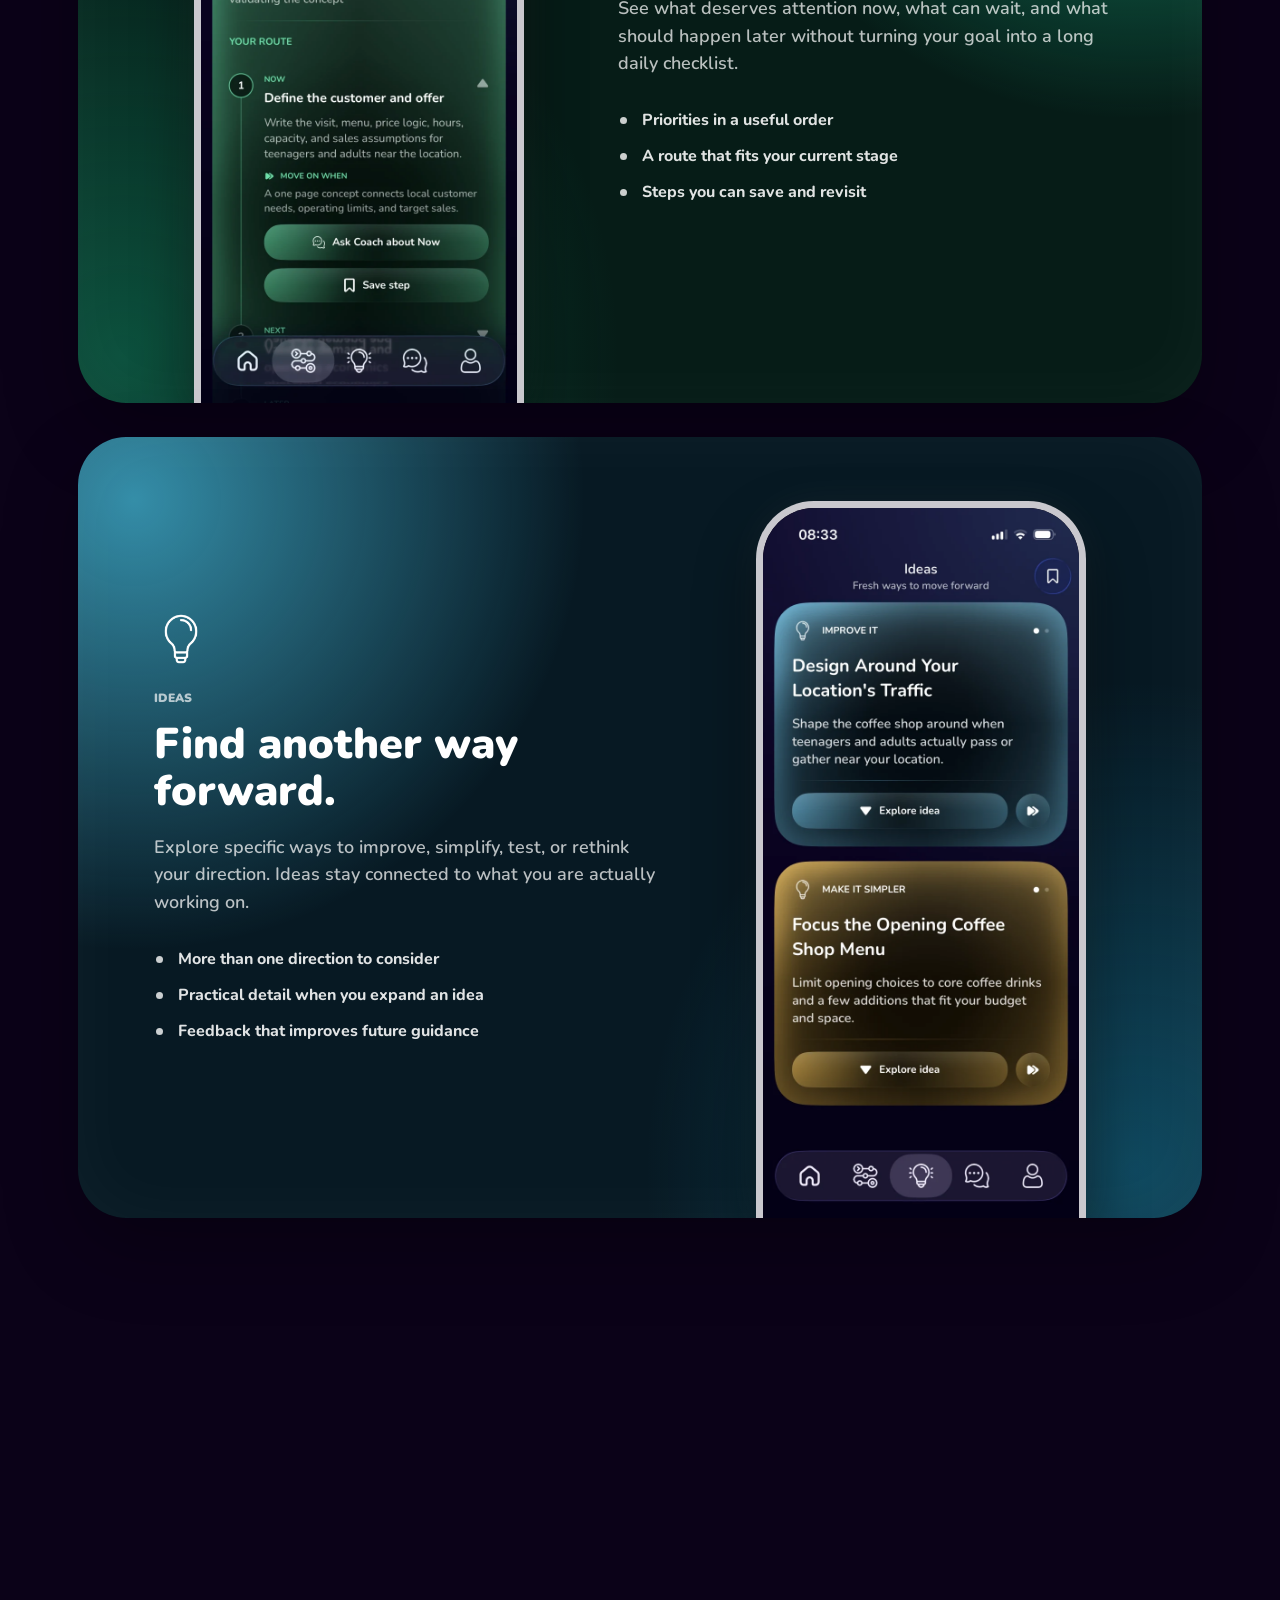
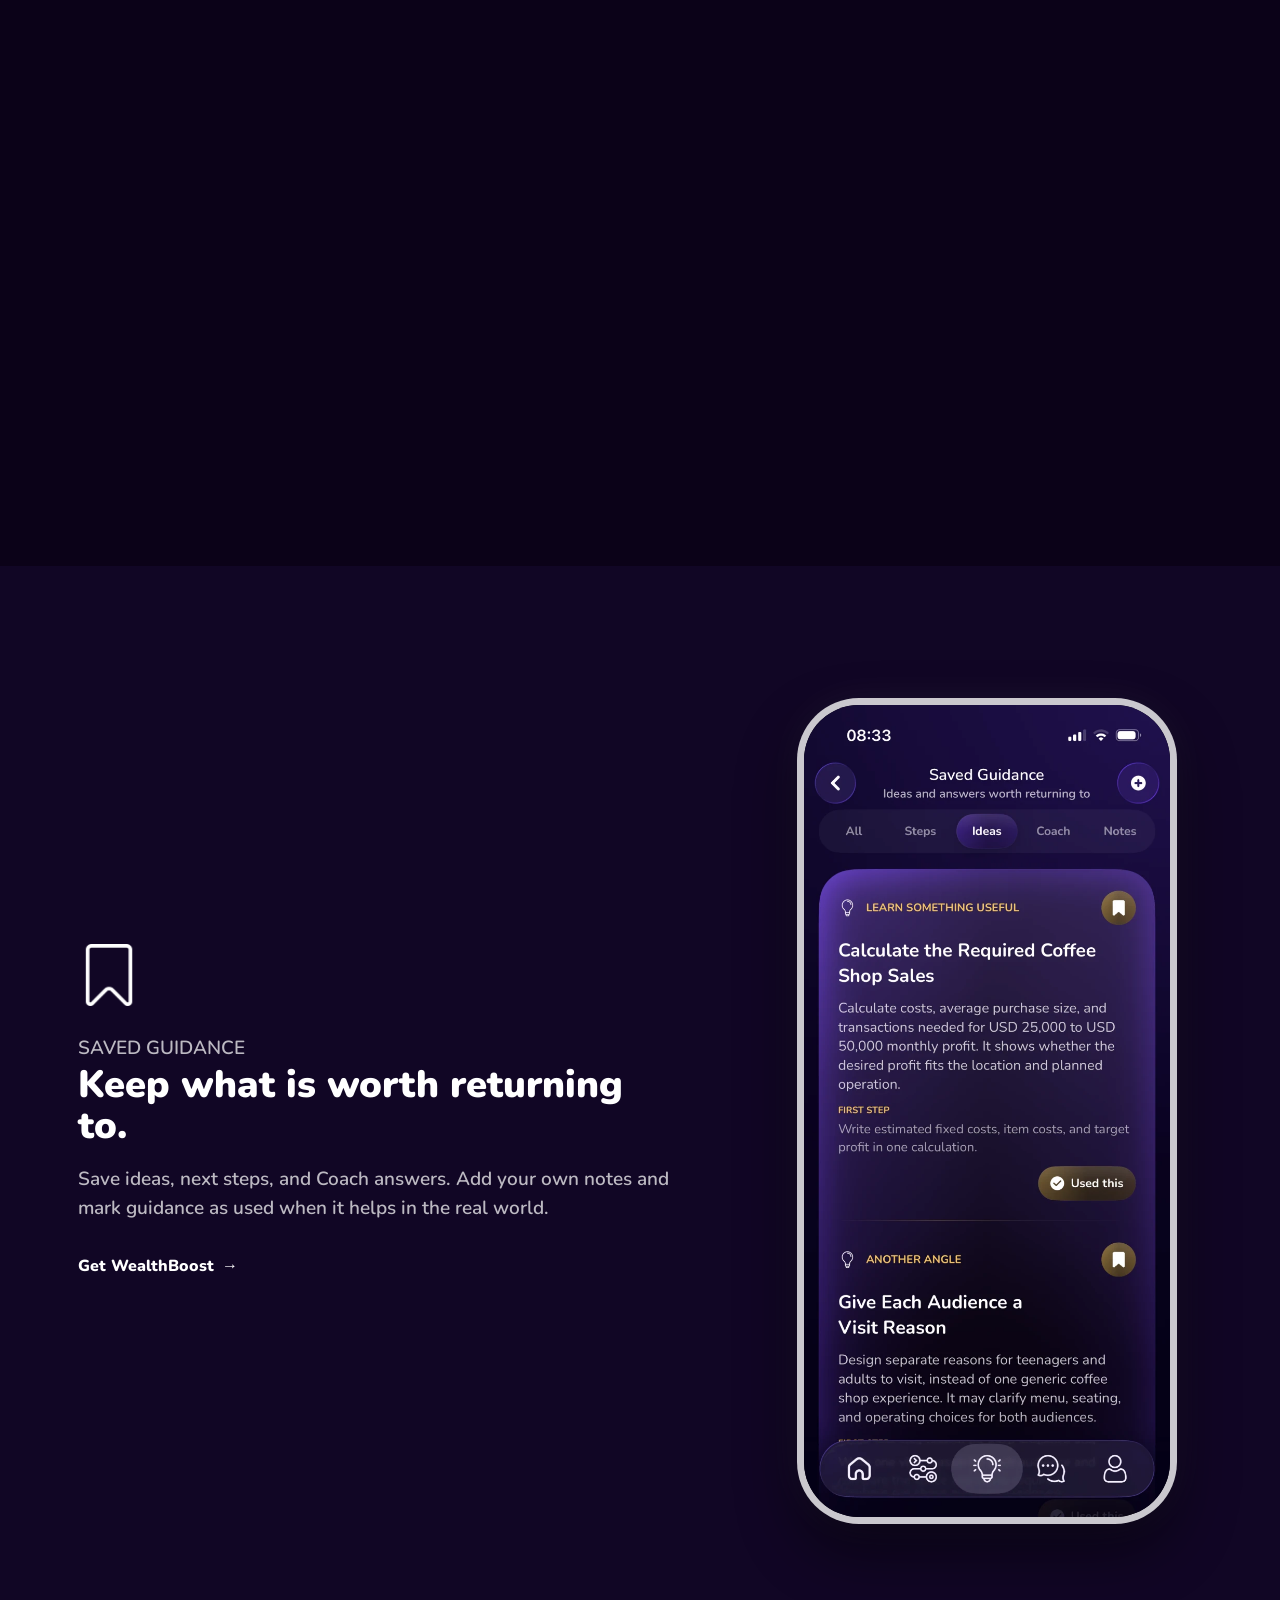
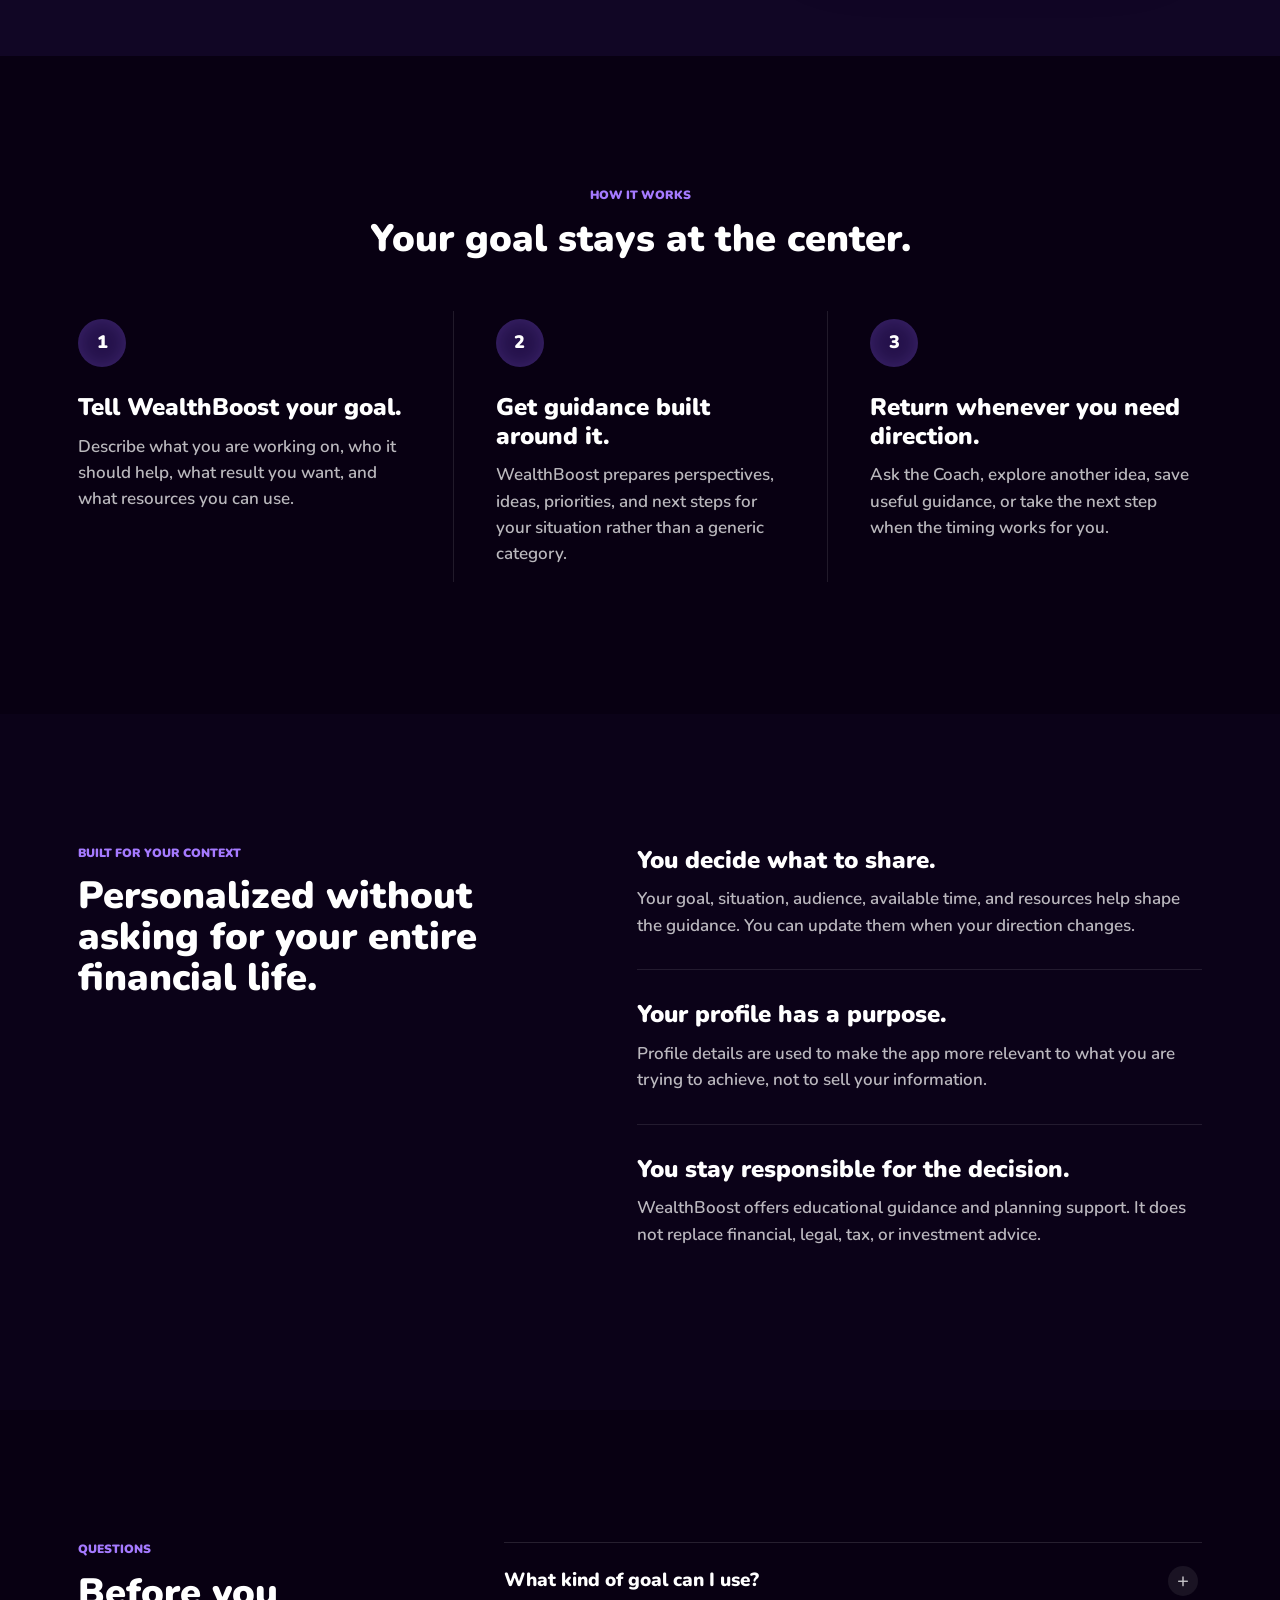
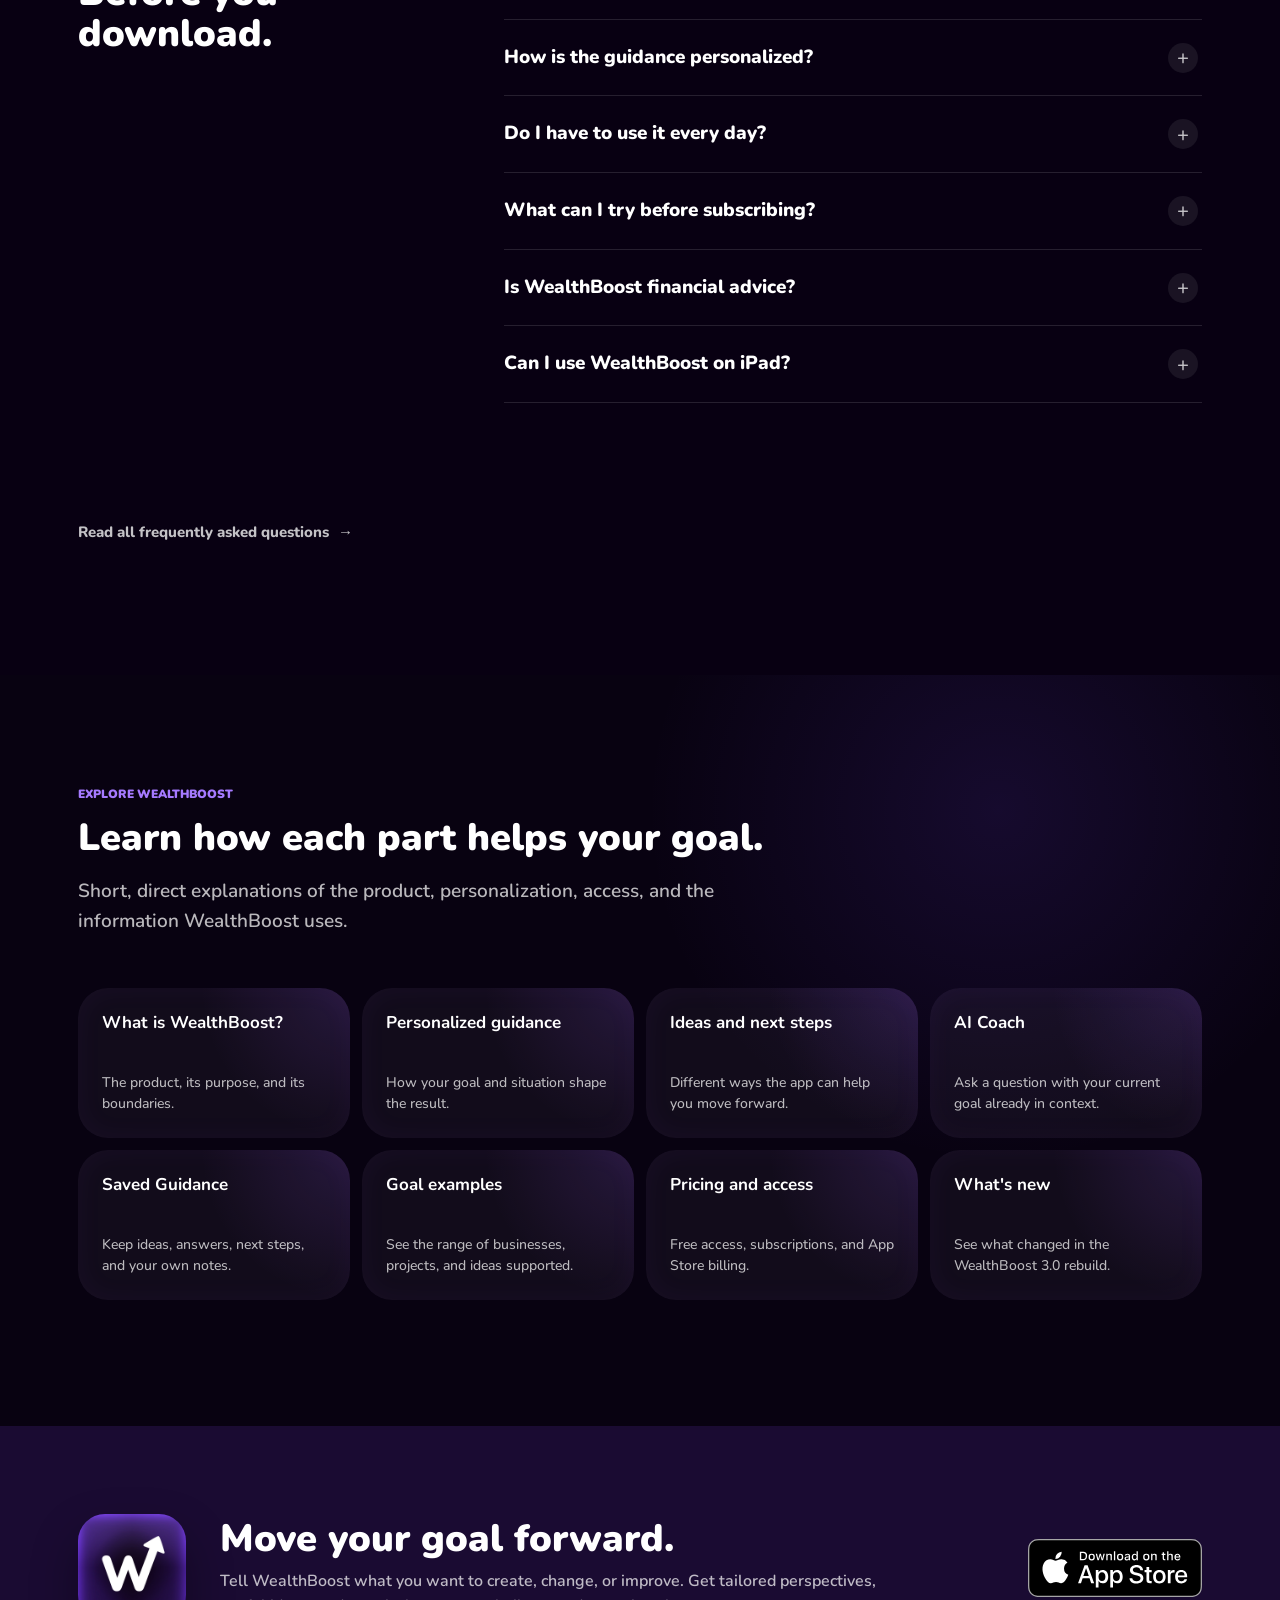
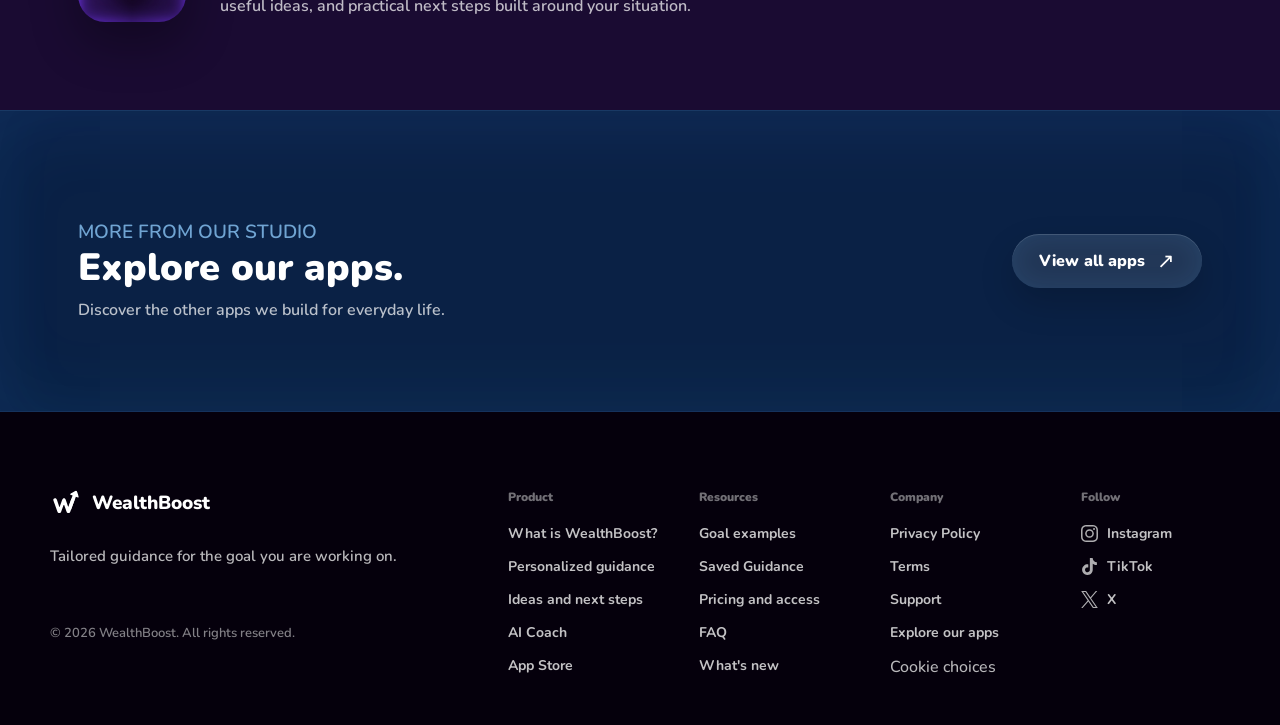
==== commit 5ec1421b: "Improve AI crawler discoverability" ====
--- a/index.html
+++ b/index.html
@@ -8,9 +8,11 @@
 
   <title>AI Goal Coach &amp; Personalized Guidance | WealthBoost</title>
   <meta name="description" content="Turn any business, project, or personal goal into tailored ideas, practical next steps, and AI coaching with WealthBoost for iPhone and iPad.">
+  <meta name="author" content="WealthBoost">
   <meta name="robots" content="index,follow,max-image-preview:large">
   <meta name="apple-itunes-app" content="app-id=6756603789">
   <link rel="canonical" href="https://wealthboost.app/">
+  <link rel="alternate" type="text/markdown" href="https://wealthboost.app/index.md" title="WealthBoost overview in Markdown">
 
   <meta property="og:type" content="website">
   <meta property="og:locale" content="en_US">
@@ -32,44 +34,156 @@
   <link rel="apple-touch-icon" href="assets/app-icon.png">
   <link rel="preload" href="assets/screens/home.webp" as="image" type="image/webp" fetchpriority="high">
   <script>document.documentElement.classList.add("js");</script>
-  <link rel="stylesheet" href="styles.css?v=17">
+  <link rel="stylesheet" href="styles.css?v=18">
 
   <script type="application/ld+json">
     {
       "@context": "https://schema.org",
       "@graph": [
         {
+          "@type": "Organization",
+          "@id": "https://wealthboost.app/#organization",
+          "name": "WealthBoost",
+          "url": "https://wealthboost.app/",
+          "logo": {
+            "@type": "ImageObject",
+            "url": "https://wealthboost.app/assets/app-icon.png",
+            "width": 1024,
+            "height": 1024
+          },
+          "sameAs": [
+            "https://apps.apple.com/app/id6756603789",
+            "https://www.instagram.com/wealthboost.ai/",
+            "https://www.tiktok.com/@wealthboost.ai",
+            "https://x.com/DevPaulCrp",
+            "https://paulcrp.com"
+          ]
+        },
+        {
           "@type": "WebSite",
           "@id": "https://wealthboost.app/#website",
           "url": "https://wealthboost.app/",
           "name": "WealthBoost",
-          "inLanguage": "en"
+          "description": "Official website for WealthBoost, an AI goal coach for iPhone and iPad.",
+          "inLanguage": "en-US",
+          "publisher": {
+            "@id": "https://wealthboost.app/#organization"
+          }
+        },
+        {
+          "@type": "WebPage",
+          "@id": "https://wealthboost.app/#webpage",
+          "url": "https://wealthboost.app/",
+          "name": "AI Goal Coach and Personalized Guidance | WealthBoost",
+          "description": "Turn a business, project, product, or practical goal into tailored perspectives, useful ideas, next steps, and AI coaching.",
+          "isPartOf": {
+            "@id": "https://wealthboost.app/#website"
+          },
+          "about": {
+            "@id": "https://wealthboost.app/#app"
+          },
+          "primaryImageOfPage": {
+            "@type": "ImageObject",
+            "url": "https://wealthboost.app/assets/social-preview.png",
+            "width": 1200,
+            "height": 630
+          },
+          "inLanguage": "en-US",
+          "dateModified": "2026-08-17"
         },
         {
           "@type": "MobileApplication",
           "@id": "https://wealthboost.app/#app",
           "name": "WealthBoost",
           "applicationCategory": "BusinessApplication",
+          "applicationSubCategory": "Goal planning and AI coaching",
           "operatingSystem": "iOS, iPadOS",
-          "description": "Tailored ideas, practical next steps, and AI coaching built around each user's goal.",
+          "softwareVersion": "3.0",
+          "description": "Personalized perspectives, ideas, practical next steps, and AI coaching built around a user's business, project, product, income direction, or practical goal.",
           "url": "https://wealthboost.app/",
           "downloadUrl": "https://apps.apple.com/app/wealthboost-ai-money-coach/id6756603789",
+          "installUrl": "https://apps.apple.com/app/wealthboost-ai-money-coach/id6756603789",
           "image": "https://wealthboost.app/assets/app-icon.png",
+          "screenshot": [
+            "https://wealthboost.app/assets/screens/home.webp",
+            "https://wealthboost.app/assets/screens/plan.webp",
+            "https://wealthboost.app/assets/screens/ideas.webp",
+            "https://wealthboost.app/assets/screens/coach.webp"
+          ],
+          "featureList": [
+            "Personalized guidance based on the user's goal and situation",
+            "Useful perspectives and practical next steps",
+            "Goal-specific ideas and alternative directions",
+            "AI Coach answers connected to the user's profile",
+            "Saved guidance and personal notes",
+            "Optional progress milestones, levels, and streaks"
+          ],
+          "inLanguage": "en-US",
+          "isAccessibleForFree": true,
           "offers": {
             "@type": "Offer",
             "price": "0",
-            "priceCurrency": "USD"
+            "priceCurrency": "USD",
+            "description": "Free App Store download with limited introductory access. Subscription options and local prices are displayed by the App Store."
           },
           "publisher": {
-            "@type": "Organization",
-            "name": "WealthBoost",
-            "url": "https://wealthboost.app/",
-            "sameAs": [
-              "https://www.instagram.com/wealthboost.ai/",
-              "https://www.tiktok.com/@wealthboost.ai",
-              "https://x.com/DevPaulCrp"
-            ]
-          }
+            "@id": "https://wealthboost.app/#organization"
+          },
+          "sameAs": "https://apps.apple.com/app/id6756603789"
+        },
+        {
+          "@type": "FAQPage",
+          "@id": "https://wealthboost.app/#faq-structured-data",
+          "mainEntity": [
+            {
+              "@type": "Question",
+              "name": "What kind of goal can I use?",
+              "acceptedAnswer": {
+                "@type": "Answer",
+                "text": "You can use WealthBoost for a legitimate business, project, product, income direction, or practical change you want to make. Specific goals produce more useful guidance."
+              }
+            },
+            {
+              "@type": "Question",
+              "name": "How is the guidance personalized?",
+              "acceptedAnswer": {
+                "@type": "Answer",
+                "text": "WealthBoost uses the goal, audience, desired result, current situation, time, budget, and direction you provide. Feedback and saved guidance also help the experience remain relevant."
+              }
+            },
+            {
+              "@type": "Question",
+              "name": "Do I have to use WealthBoost every day?",
+              "acceptedAnswer": {
+                "@type": "Answer",
+                "text": "No. You can open WealthBoost whenever you need a new angle, a next step, an idea, or help with a decision."
+              }
+            },
+            {
+              "@type": "Question",
+              "name": "What can I try before subscribing?",
+              "acceptedAnswer": {
+                "@type": "Answer",
+                "text": "New users can explore the full app for three days. After that, a subscription is required to continue. Available plans, introductory offers, and local prices are shown in the App Store."
+              }
+            },
+            {
+              "@type": "Question",
+              "name": "Is WealthBoost financial advice?",
+              "acceptedAnswer": {
+                "@type": "Answer",
+                "text": "No. WealthBoost provides educational guidance and planning support. Important financial, legal, tax, or investment decisions should be reviewed with a qualified professional."
+              }
+            },
+            {
+              "@type": "Question",
+              "name": "Can I use WealthBoost on iPad?",
+              "acceptedAnswer": {
+                "@type": "Answer",
+                "text": "Yes. WealthBoost is designed for iPhone and iPad."
+              }
+            }
+          ]
         }
       ]
     }
@@ -400,6 +514,29 @@
             <p>Yes. WealthBoost is designed for iPhone and iPad.</p>
           </details>
         </div>
+
+        <a class="faq-more-link reveal" href="faq">Read all frequently asked questions <span aria-hidden="true">&rarr;</span></a>
+      </div>
+    </section>
+
+    <section class="discovery-section" aria-labelledby="discovery-title">
+      <div class="section-shell">
+        <div class="section-heading reveal">
+          <p class="eyebrow">EXPLORE WEALTHBOOST</p>
+          <h2 id="discovery-title">Learn how each part helps your goal.</h2>
+          <p>Short, direct explanations of the product, personalization, access, and the information WealthBoost uses.</p>
+        </div>
+
+        <div class="discovery-grid reveal">
+          <a href="what-is-wealthboost"><strong>What is WealthBoost?</strong><span>The product, its purpose, and its boundaries.</span></a>
+          <a href="personalized-guidance"><strong>Personalized guidance</strong><span>How your goal and situation shape the result.</span></a>
+          <a href="ideas-and-next-steps"><strong>Ideas and next steps</strong><span>Different ways the app can help you move forward.</span></a>
+          <a href="ai-coach"><strong>AI Coach</strong><span>Ask a question with your current goal already in context.</span></a>
+          <a href="saved-guidance"><strong>Saved Guidance</strong><span>Keep ideas, answers, next steps, and your own notes.</span></a>
+          <a href="goal-examples"><strong>Goal examples</strong><span>See the range of businesses, projects, and ideas supported.</span></a>
+          <a href="pricing"><strong>Pricing and access</strong><span>Free access, subscriptions, and App Store billing.</span></a>
+          <a href="changelog"><strong>What's new</strong><span>See what changed in the WealthBoost 3.0 rebuild.</span></a>
+        </div>
       </div>
     </section>
 
@@ -445,10 +582,19 @@
       <div class="footer-link-groups">
         <div>
           <h2>Product</h2>
-          <a href="#personalized">Personalized guidance</a>
-          <a href="#inside">Inside the app</a>
-          <a href="#how-it-works">How it works</a>
+          <a href="what-is-wealthboost">What is WealthBoost?</a>
+          <a href="personalized-guidance">Personalized guidance</a>
+          <a href="ideas-and-next-steps">Ideas and next steps</a>
+          <a href="ai-coach">AI Coach</a>
           <a class="download-link" href="https://apps.apple.com/app/wealthboost-ai-money-coach/id6756603789" target="_blank" rel="noopener noreferrer">App Store</a>
+        </div>
+        <div>
+          <h2>Resources</h2>
+          <a href="goal-examples">Goal examples</a>
+          <a href="saved-guidance">Saved Guidance</a>
+          <a href="pricing">Pricing and access</a>
+          <a href="faq">FAQ</a>
+          <a href="changelog">What's new</a>
         </div>
         <div>
           <h2>Company</h2>
--- a/styles.css
+++ b/styles.css
@@ -329,6 +329,382 @@
 .footer-link-button:hover,
 .footer-link-button:focus-visible {
   color: #ffffff;
+}
+
+.resource-main {
+  min-height: 100vh;
+  background:
+    radial-gradient(circle at 82% 3%, color-mix(in srgb, var(--resource-accent, #a75cff) 20%, transparent), transparent 28%),
+    radial-gradient(circle at 8% 34%, color-mix(in srgb, var(--resource-accent, #a75cff) 8%, transparent), transparent 24%),
+    var(--background);
+}
+
+.resource-accent-purple { --resource-accent: #a75cff; }
+.resource-accent-green { --resource-accent: #54d89a; }
+.resource-accent-cyan { --resource-accent: #49c9e8; }
+.resource-accent-coral { --resource-accent: #ff8279; }
+.resource-accent-blue { --resource-accent: #5d8dff; }
+.resource-accent-gold { --resource-accent: #f3b85c; }
+.resource-accent-pink { --resource-accent: #ef74bf; }
+.resource-accent-orange { --resource-accent: #ef8a48; }
+
+.resource-hero {
+  position: relative;
+  overflow: hidden;
+  padding: 158px 0 76px;
+  border-bottom: 1px solid rgba(255, 255, 255, 0.08);
+}
+
+.resource-hero::after {
+  content: "";
+  position: absolute;
+  inset: auto 0 0;
+  height: 1px;
+  background: linear-gradient(90deg, transparent, color-mix(in srgb, var(--resource-accent) 60%, transparent), transparent);
+}
+
+.resource-hero-inner {
+  max-width: 900px;
+}
+
+.resource-mark {
+  display: grid;
+  place-items: center;
+  width: 62px;
+  height: 62px;
+  margin-bottom: 28px;
+  border-radius: 50%;
+  background: color-mix(in srgb, var(--resource-accent) 14%, rgba(8, 2, 18, 0.88));
+  box-shadow: inset 0 0 24px color-mix(in srgb, var(--resource-accent) 22%, transparent), 0 0 34px color-mix(in srgb, var(--resource-accent) 16%, transparent);
+}
+
+.resource-mark img {
+  width: 31px;
+  height: 31px;
+  object-fit: contain;
+}
+
+.resource-hero h1 {
+  max-width: 820px;
+  margin: 10px 0 20px;
+  font-size: clamp(42px, 5.4vw, 68px);
+  font-weight: 900;
+  line-height: 1.04;
+}
+
+.resource-lead {
+  max-width: 780px;
+  margin: 0;
+  color: var(--text-soft);
+  font-size: 21px;
+  line-height: 1.58;
+}
+
+.resource-tags {
+  display: flex;
+  flex-wrap: wrap;
+  gap: 9px;
+  margin-top: 30px;
+}
+
+.resource-tags span {
+  padding: 8px 13px;
+  border-radius: 999px;
+  background: rgba(255, 255, 255, 0.065);
+  color: rgba(255, 255, 255, 0.72);
+  font-size: 13px;
+  font-weight: 800;
+}
+
+.resource-article {
+  max-width: 980px;
+  padding-top: 76px;
+  padding-bottom: 128px;
+}
+
+.resource-section {
+  padding-bottom: 58px;
+  margin-bottom: 58px;
+  border-bottom: 1px solid rgba(255, 255, 255, 0.085);
+}
+
+.resource-section:last-of-type {
+  border-bottom: 0;
+}
+
+.resource-section h2 {
+  max-width: 760px;
+  margin: 0 0 20px;
+  font-size: 38px;
+  font-weight: 880;
+  line-height: 1.12;
+}
+
+.resource-section h3 {
+  margin: 30px 0 10px;
+  font-size: 21px;
+  font-weight: 850;
+}
+
+.resource-section p,
+.resource-section li {
+  color: var(--text-soft);
+  font-size: 17px;
+  line-height: 1.72;
+}
+
+.resource-section p {
+  max-width: 820px;
+  margin: 0 0 17px;
+}
+
+.resource-section ul,
+.resource-section ol {
+  max-width: 820px;
+  margin: 18px 0 0;
+  padding-left: 24px;
+}
+
+.resource-section li {
+  padding: 5px 0;
+}
+
+.resource-facts {
+  display: grid;
+  grid-template-columns: repeat(3, minmax(0, 1fr));
+  gap: 14px;
+  margin-top: 30px;
+}
+
+.resource-fact {
+  min-height: 164px;
+  padding: 26px;
+  border-radius: 30px;
+  background:
+    radial-gradient(circle at 100% 0%, color-mix(in srgb, var(--resource-accent) 24%, transparent), transparent 48%),
+    color-mix(in srgb, var(--resource-accent) 7%, #090410);
+  box-shadow: inset 0 0 32px color-mix(in srgb, var(--resource-accent) 8%, transparent);
+}
+
+.resource-fact strong {
+  display: block;
+  margin-bottom: 10px;
+  color: #ffffff;
+  font-size: 18px;
+  line-height: 1.25;
+}
+
+.resource-fact span {
+  color: var(--text-soft);
+  font-size: 15px;
+  line-height: 1.55;
+}
+
+.resource-note {
+  margin-top: 28px;
+  padding: 24px 26px;
+  border-radius: 24px;
+  background: color-mix(in srgb, var(--resource-accent) 8%, rgba(255, 255, 255, 0.035));
+  color: var(--text-soft);
+  font-size: 15px;
+  line-height: 1.6;
+}
+
+.resource-related {
+  padding: 34px;
+  border-radius: 32px;
+  background:
+    radial-gradient(circle at 0% 100%, color-mix(in srgb, var(--resource-accent) 18%, transparent), transparent 46%),
+    rgba(18, 8, 30, 0.76);
+}
+
+.resource-related h2 {
+  margin: 0 0 22px;
+  font-size: 26px;
+}
+
+.resource-related-links {
+  display: grid;
+  grid-template-columns: repeat(3, minmax(0, 1fr));
+  gap: 10px;
+}
+
+.resource-related a {
+  display: flex;
+  align-items: center;
+  min-height: 54px;
+  padding: 13px 16px;
+  border-radius: 18px;
+  background: rgba(255, 255, 255, 0.06);
+  color: rgba(255, 255, 255, 0.82);
+  font-size: 14px;
+  font-weight: 800;
+  transition: transform 180ms var(--ease-premium), background 180ms ease;
+}
+
+.resource-related a:hover,
+.resource-related a:focus-visible {
+  transform: translateY(-2px);
+  background: rgba(255, 255, 255, 0.11);
+}
+
+.resource-cta-row {
+  display: flex;
+  align-items: center;
+  justify-content: space-between;
+  gap: 26px;
+  margin-top: 56px;
+  padding: 32px 0 0;
+}
+
+.resource-cta-row p {
+  max-width: 560px;
+  margin: 0;
+  color: var(--text-soft);
+  font-size: 17px;
+  line-height: 1.55;
+}
+
+.resource-footer-inner {
+  display: flex;
+  align-items: center;
+  justify-content: space-between;
+  gap: 28px;
+}
+
+.resource-footer-nav {
+  display: flex;
+  flex-wrap: wrap;
+  justify-content: flex-end;
+  gap: 12px 24px;
+}
+
+.resource-footer-nav a {
+  color: rgba(255, 255, 255, 0.68);
+  font-size: 14px;
+  font-weight: 750;
+}
+
+.resource-footer-nav a:hover,
+.resource-footer-nav a:focus-visible {
+  color: #ffffff;
+}
+
+.discovery-section {
+  padding: 112px 0 126px;
+  background:
+    radial-gradient(circle at 78% 18%, rgba(124, 73, 255, 0.12), transparent 30%),
+    #080211;
+}
+
+.discovery-grid {
+  display: grid;
+  grid-template-columns: repeat(4, minmax(0, 1fr));
+  gap: 12px;
+}
+
+.discovery-grid a {
+  display: flex;
+  min-height: 150px;
+  flex-direction: column;
+  justify-content: space-between;
+  gap: 26px;
+  padding: 24px;
+  border-radius: 30px;
+  background:
+    radial-gradient(circle at 100% 0%, rgba(158, 94, 255, 0.15), transparent 48%),
+    rgba(255, 255, 255, 0.045);
+  box-shadow: inset 0 0 28px rgba(151, 88, 255, 0.05);
+  transition: transform 220ms var(--ease-premium), background 180ms ease;
+}
+
+.discovery-grid a:hover,
+.discovery-grid a:focus-visible {
+  transform: translateY(-3px);
+  background:
+    radial-gradient(circle at 100% 0%, rgba(158, 94, 255, 0.22), transparent 50%),
+    rgba(255, 255, 255, 0.07);
+}
+
+.discovery-grid strong {
+  color: #ffffff;
+  font-size: 17px;
+  line-height: 1.25;
+}
+
+.discovery-grid span {
+  color: var(--text-soft);
+  font-size: 14px;
+  line-height: 1.5;
+}
+
+.faq-more-link {
+  display: inline-flex;
+  align-items: center;
+  gap: 9px;
+  margin-top: 28px;
+  color: rgba(255, 255, 255, 0.76);
+  font-size: 15px;
+  font-weight: 800;
+}
+
+.faq-more-link:hover,
+.faq-more-link:focus-visible {
+  color: #ffffff;
+}
+
+@media (max-width: 820px) {
+  .resource-hero {
+    padding: 136px 0 60px;
+  }
+
+  .resource-hero h1 {
+    font-size: clamp(39px, 11vw, 56px);
+  }
+
+  .resource-lead {
+    font-size: 18px;
+  }
+
+  .resource-article {
+    padding-top: 56px;
+    padding-bottom: 96px;
+  }
+
+  .resource-facts,
+  .resource-related-links {
+    grid-template-columns: 1fr;
+  }
+
+  .resource-fact {
+    min-height: 0;
+  }
+
+  .resource-cta-row,
+  .resource-footer-inner {
+    align-items: flex-start;
+    flex-direction: column;
+  }
+
+  .resource-footer-nav {
+    justify-content: flex-start;
+  }
+}
+
+@media (max-width: 520px) {
+  .resource-section h2 {
+    font-size: 32px;
+  }
+
+  .resource-section p,
+  .resource-section li {
+    font-size: 16px;
+  }
+
+  .resource-related {
+    padding: 26px;
+    border-radius: 28px;
+  }
 }
 
 .legal-main {
@@ -1529,8 +1905,8 @@
 
 .footer-link-groups {
   display: grid;
-  grid-template-columns: repeat(3, minmax(130px, 1fr));
-  gap: 56px;
+  grid-template-columns: repeat(4, minmax(118px, 1fr));
+  gap: 42px;
 }
 
 .footer-link-groups > div {
@@ -2255,6 +2631,10 @@
     gap: 42px 28px;
   }
 
+  .discovery-grid {
+    grid-template-columns: repeat(2, minmax(0, 1fr));
+  }
+
   .footer-brand-column .copyright {
     margin-top: 28px;
   }
@@ -2303,6 +2683,19 @@
 }
 
 @media (max-width: 600px) {
+  .discovery-section {
+    padding: 82px 0 94px;
+  }
+
+  .discovery-grid {
+    grid-template-columns: 1fr;
+  }
+
+  .discovery-grid a {
+    min-height: 0;
+    gap: 12px;
+  }
+
   .consent-banner {
     left: 14px;
     right: 14px;
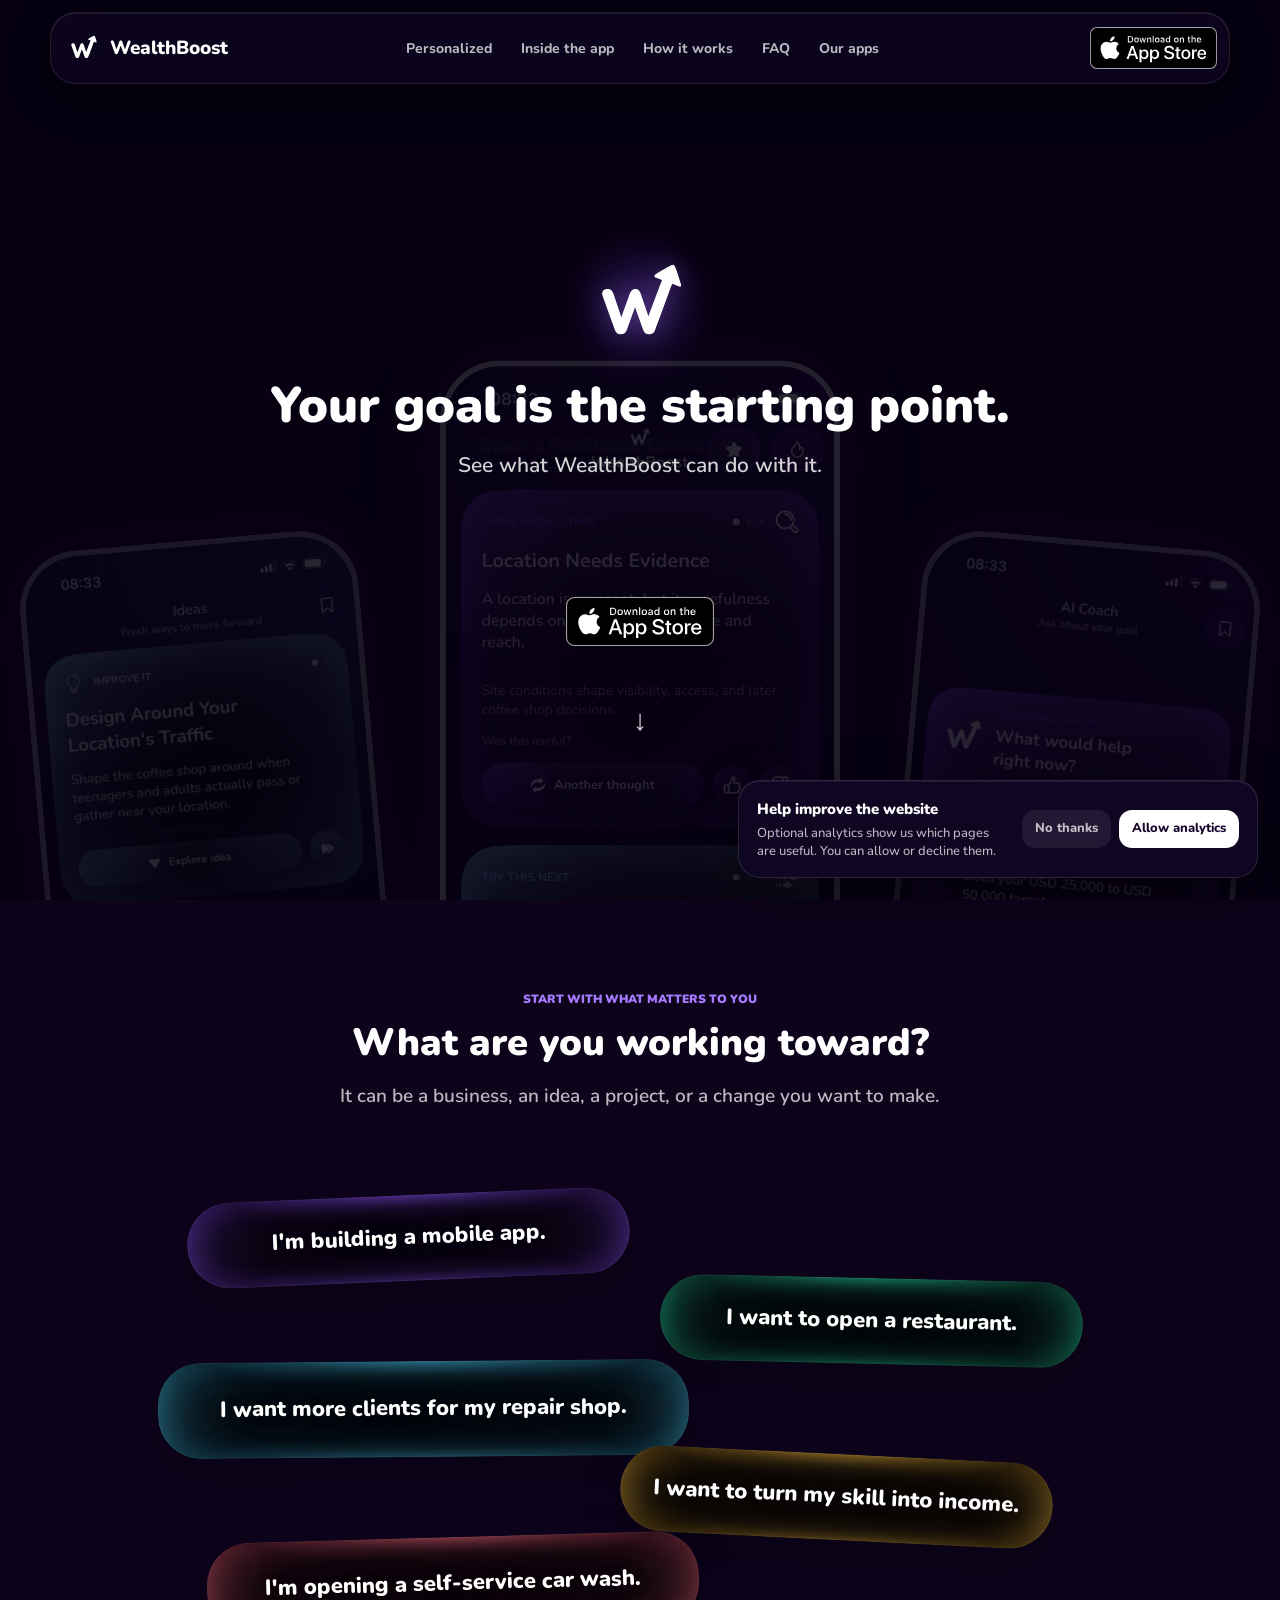
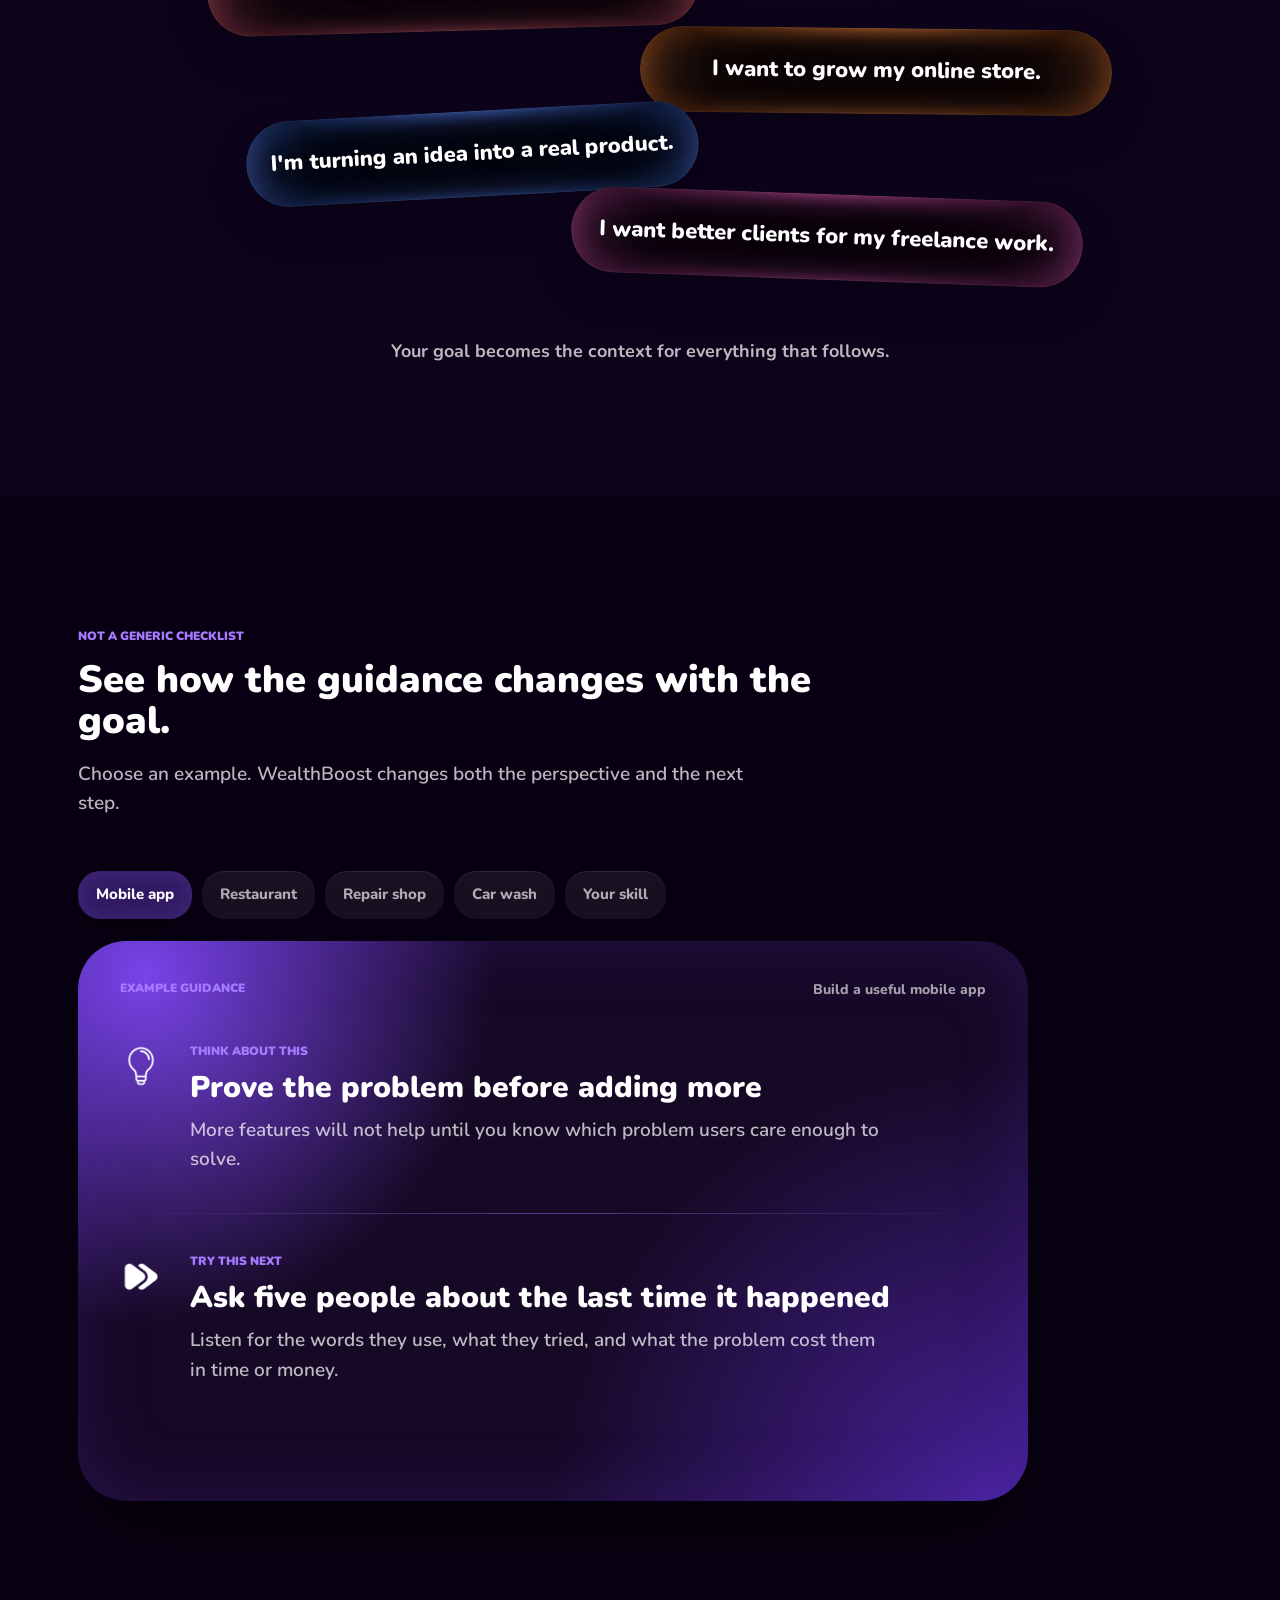
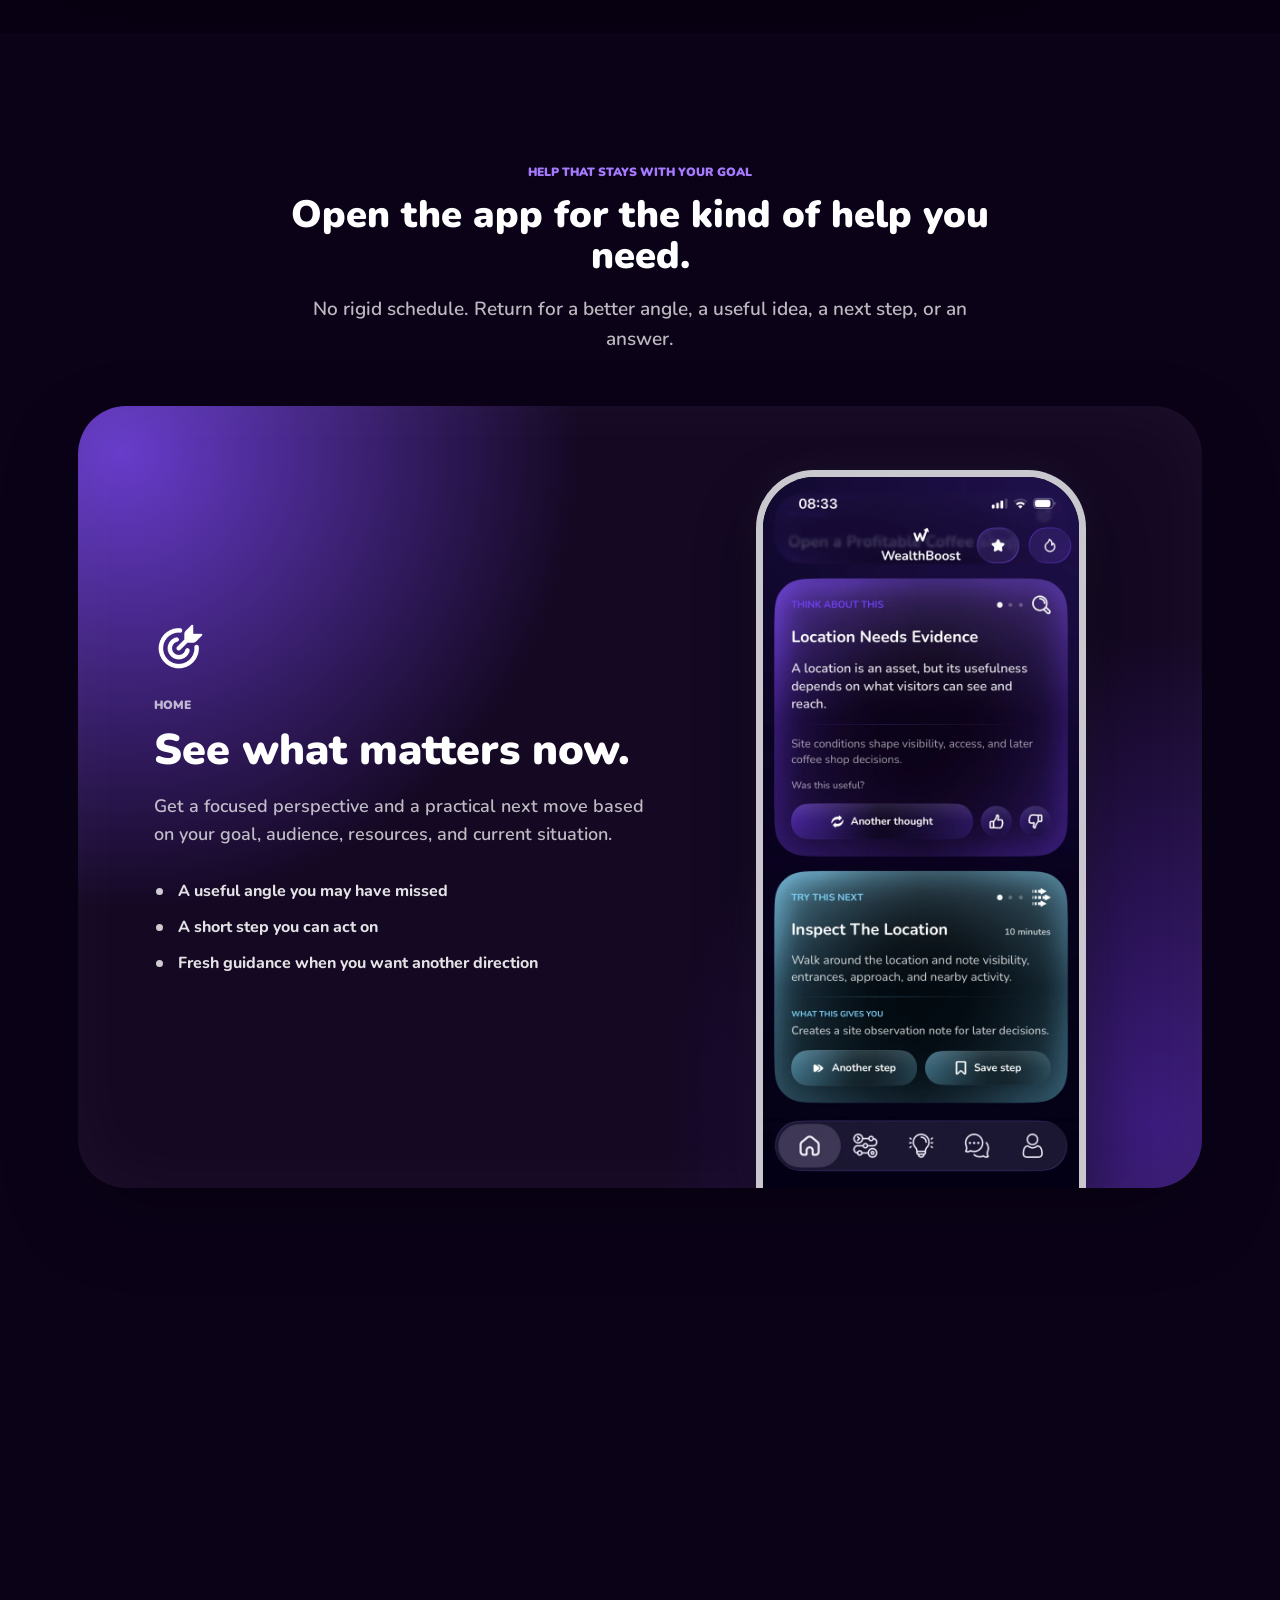
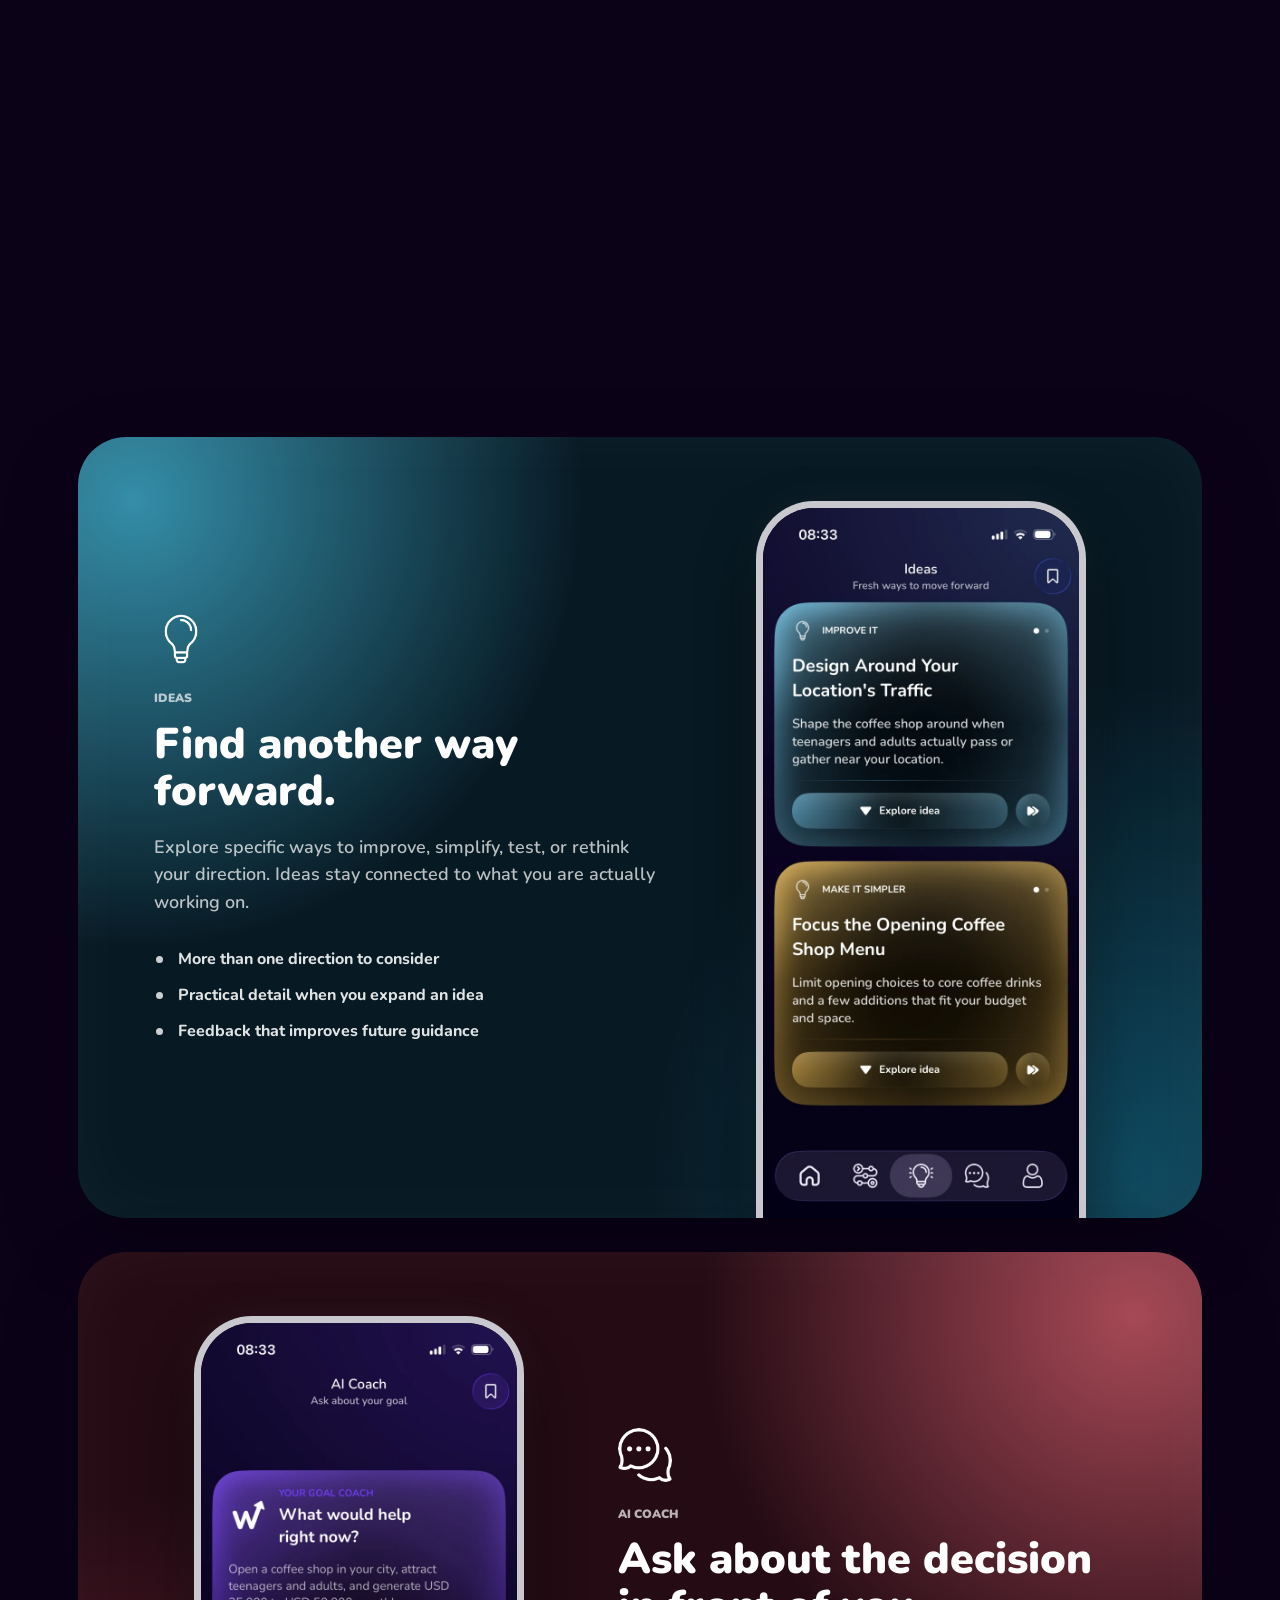
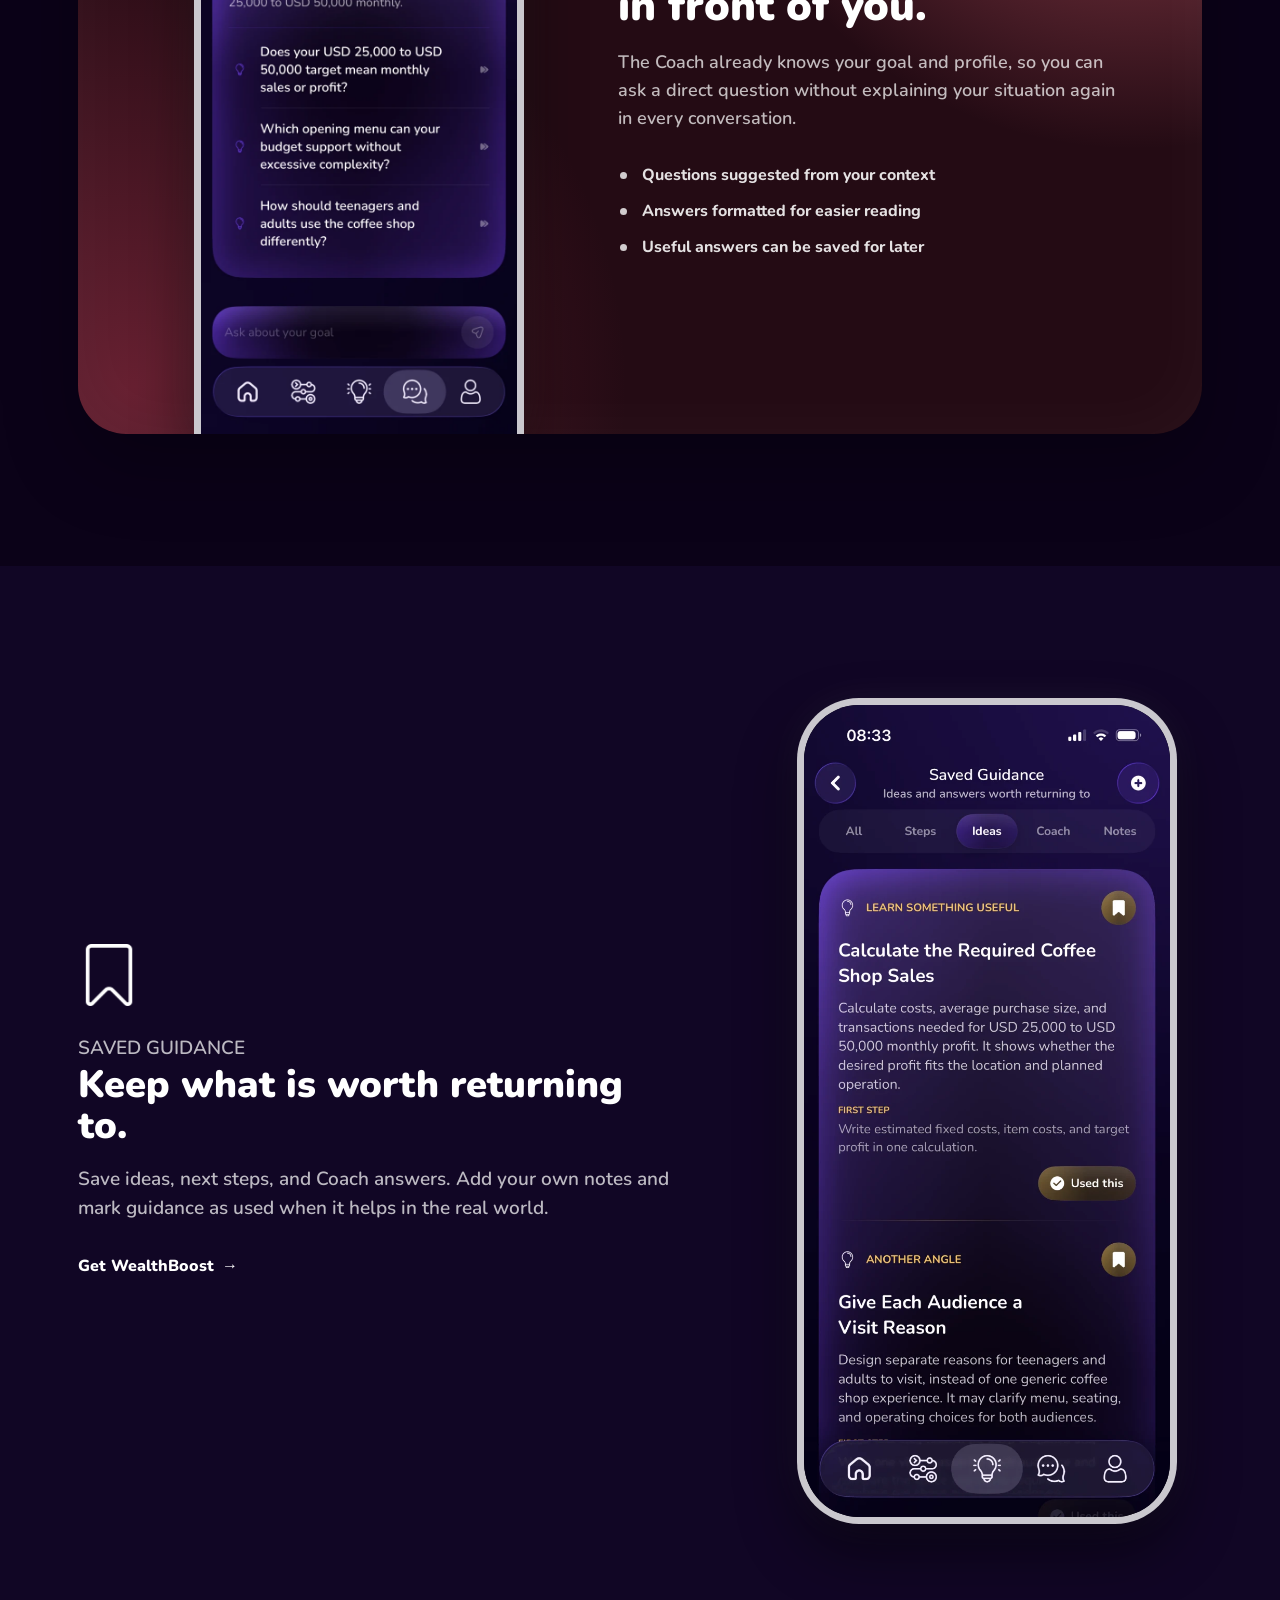
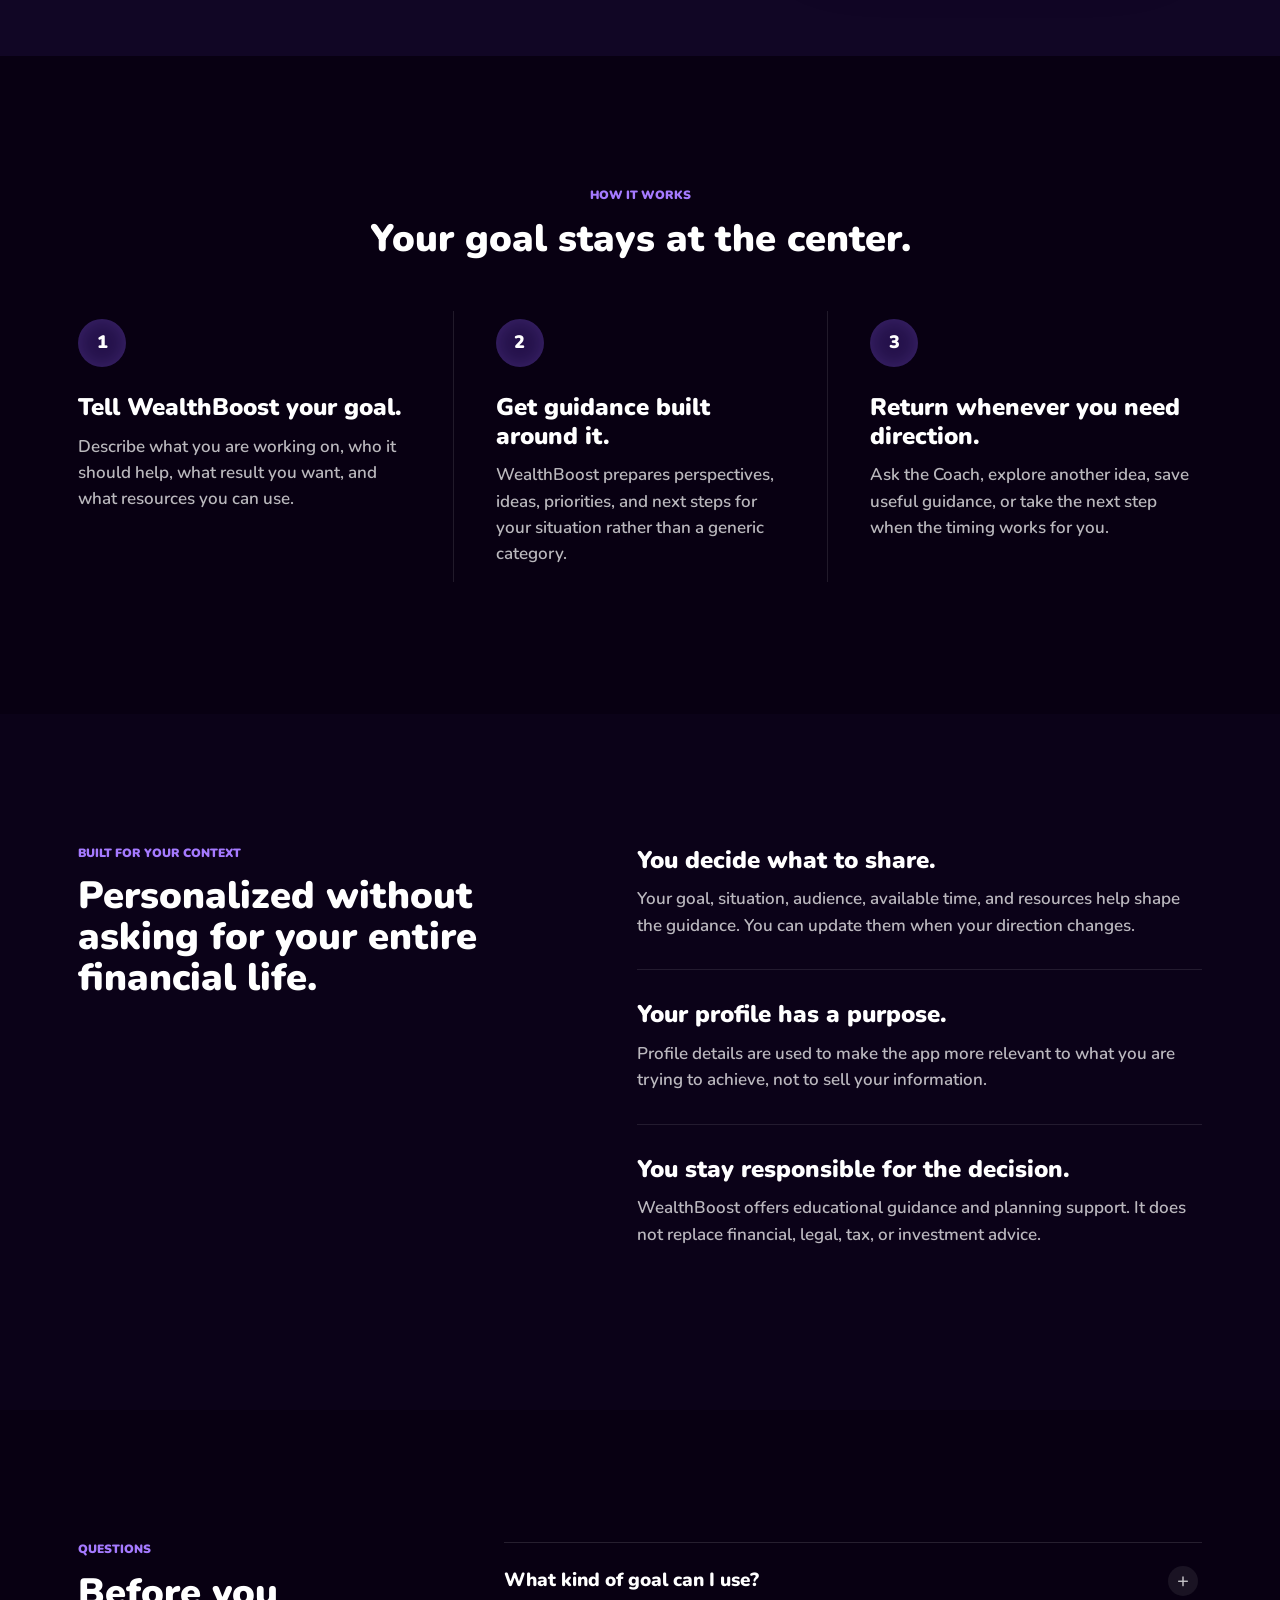
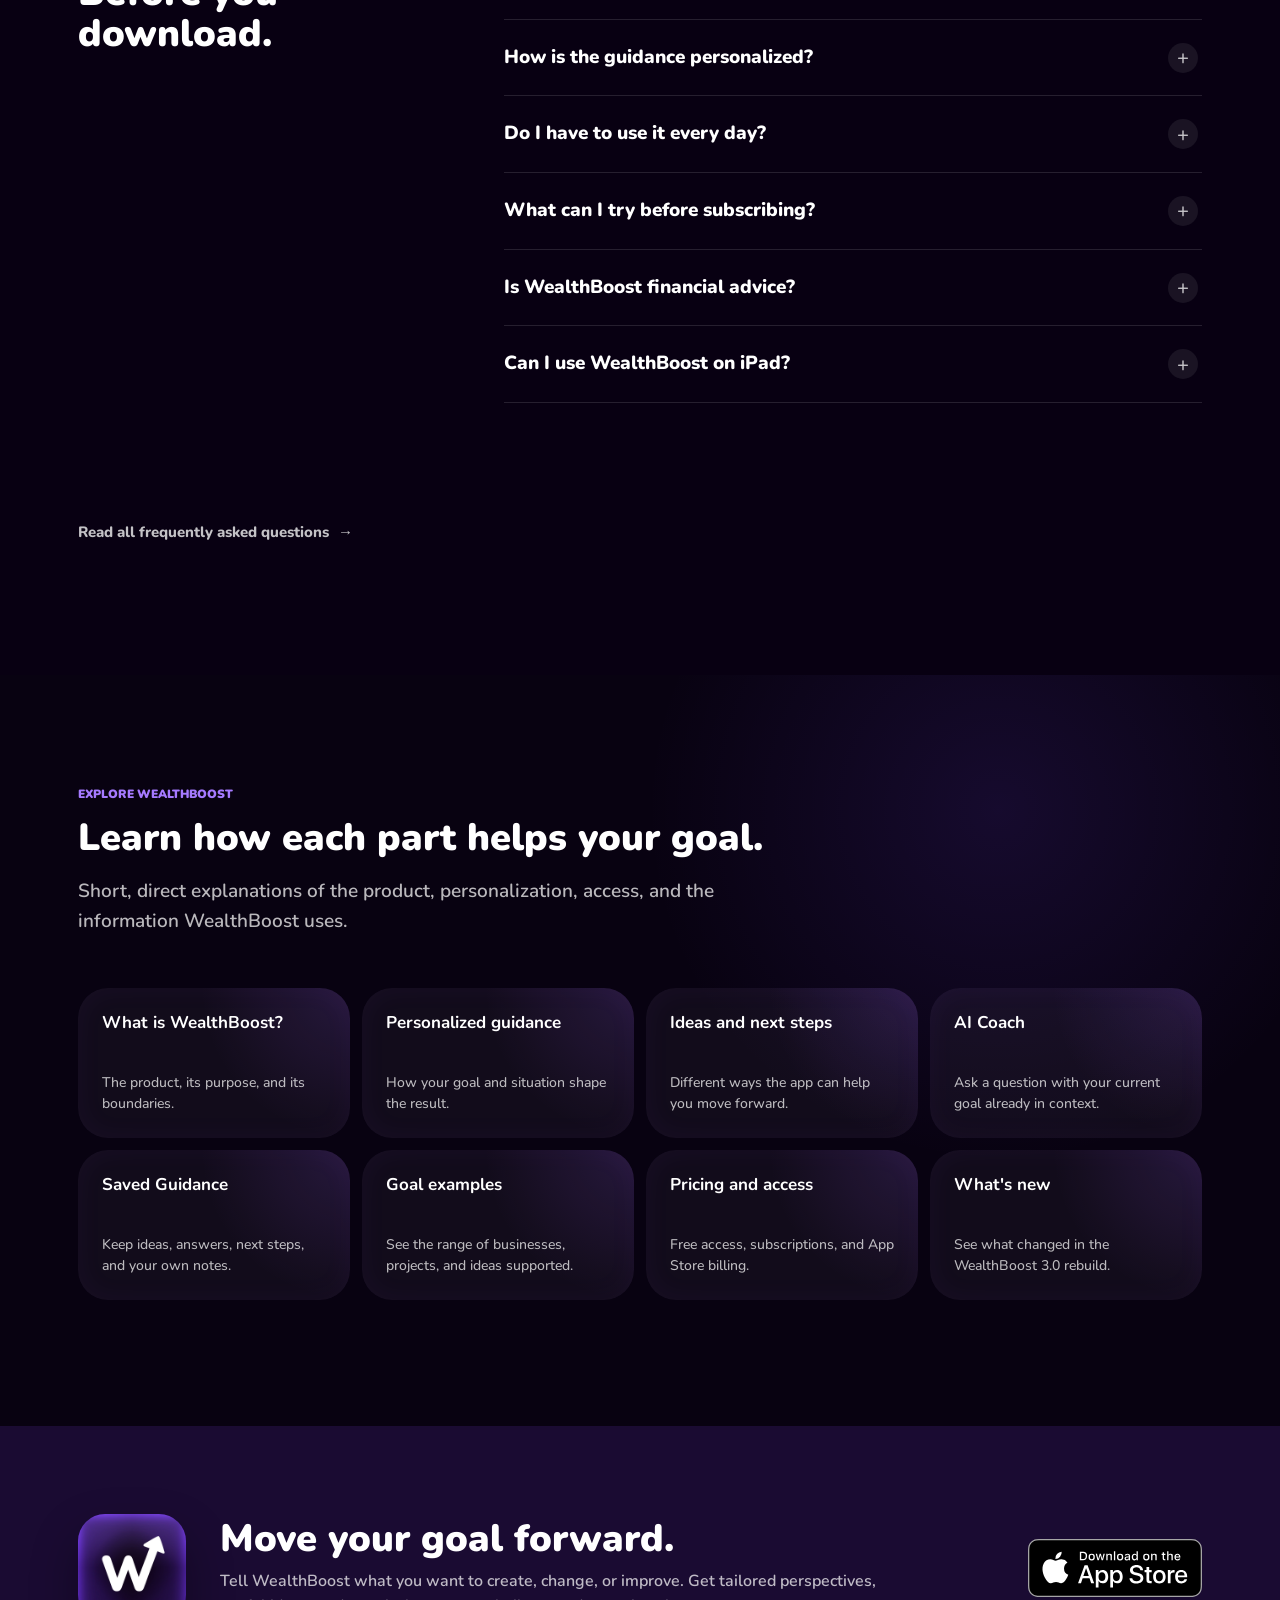
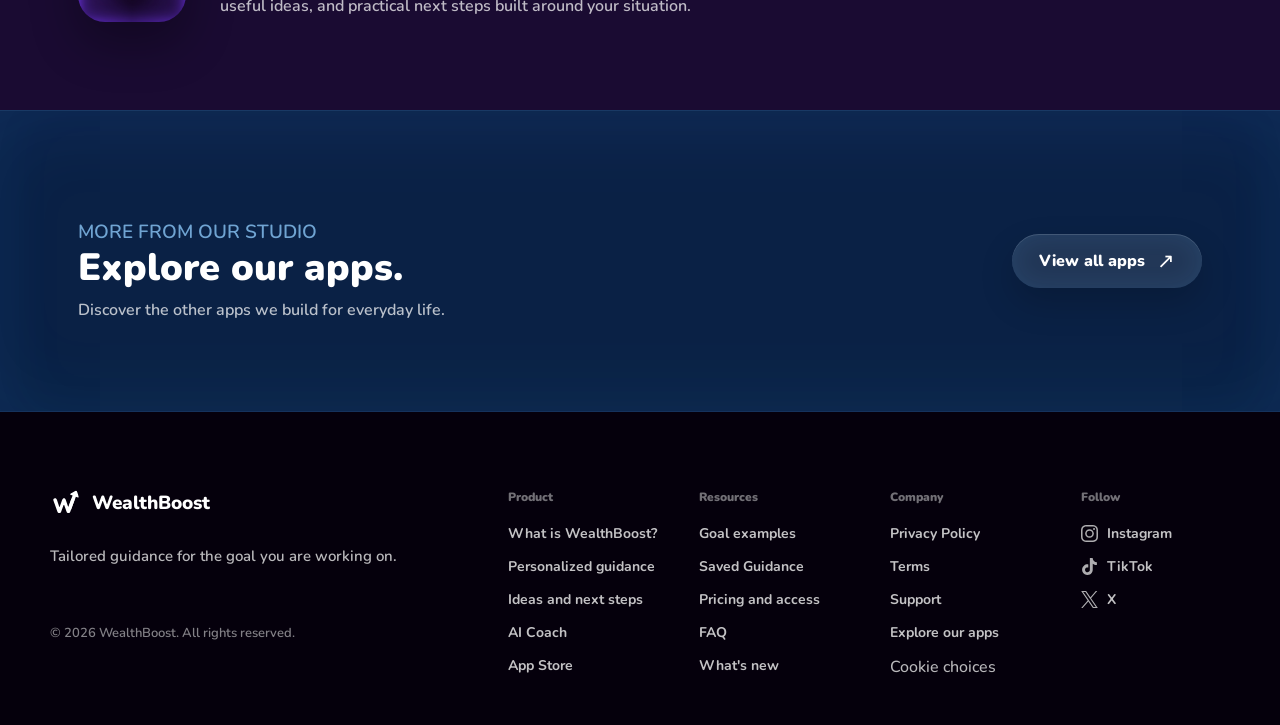
==== commit 01d4ef1b: "Make resource page symbols white" ====
--- a/index.html
+++ b/index.html
@@ -34,7 +34,7 @@
   <link rel="apple-touch-icon" href="assets/app-icon.png">
   <link rel="preload" href="assets/screens/home.webp" as="image" type="image/webp" fetchpriority="high">
   <script>document.documentElement.classList.add("js");</script>
-  <link rel="stylesheet" href="styles.css?v=18">
+  <link rel="stylesheet" href="styles.css?v=19">
 
   <script type="application/ld+json">
     {
--- a/styles.css
+++ b/styles.css
@@ -382,6 +382,7 @@
   width: 31px;
   height: 31px;
   object-fit: contain;
+  filter: brightness(0) invert(1);
 }
 
 .resource-hero h1 {
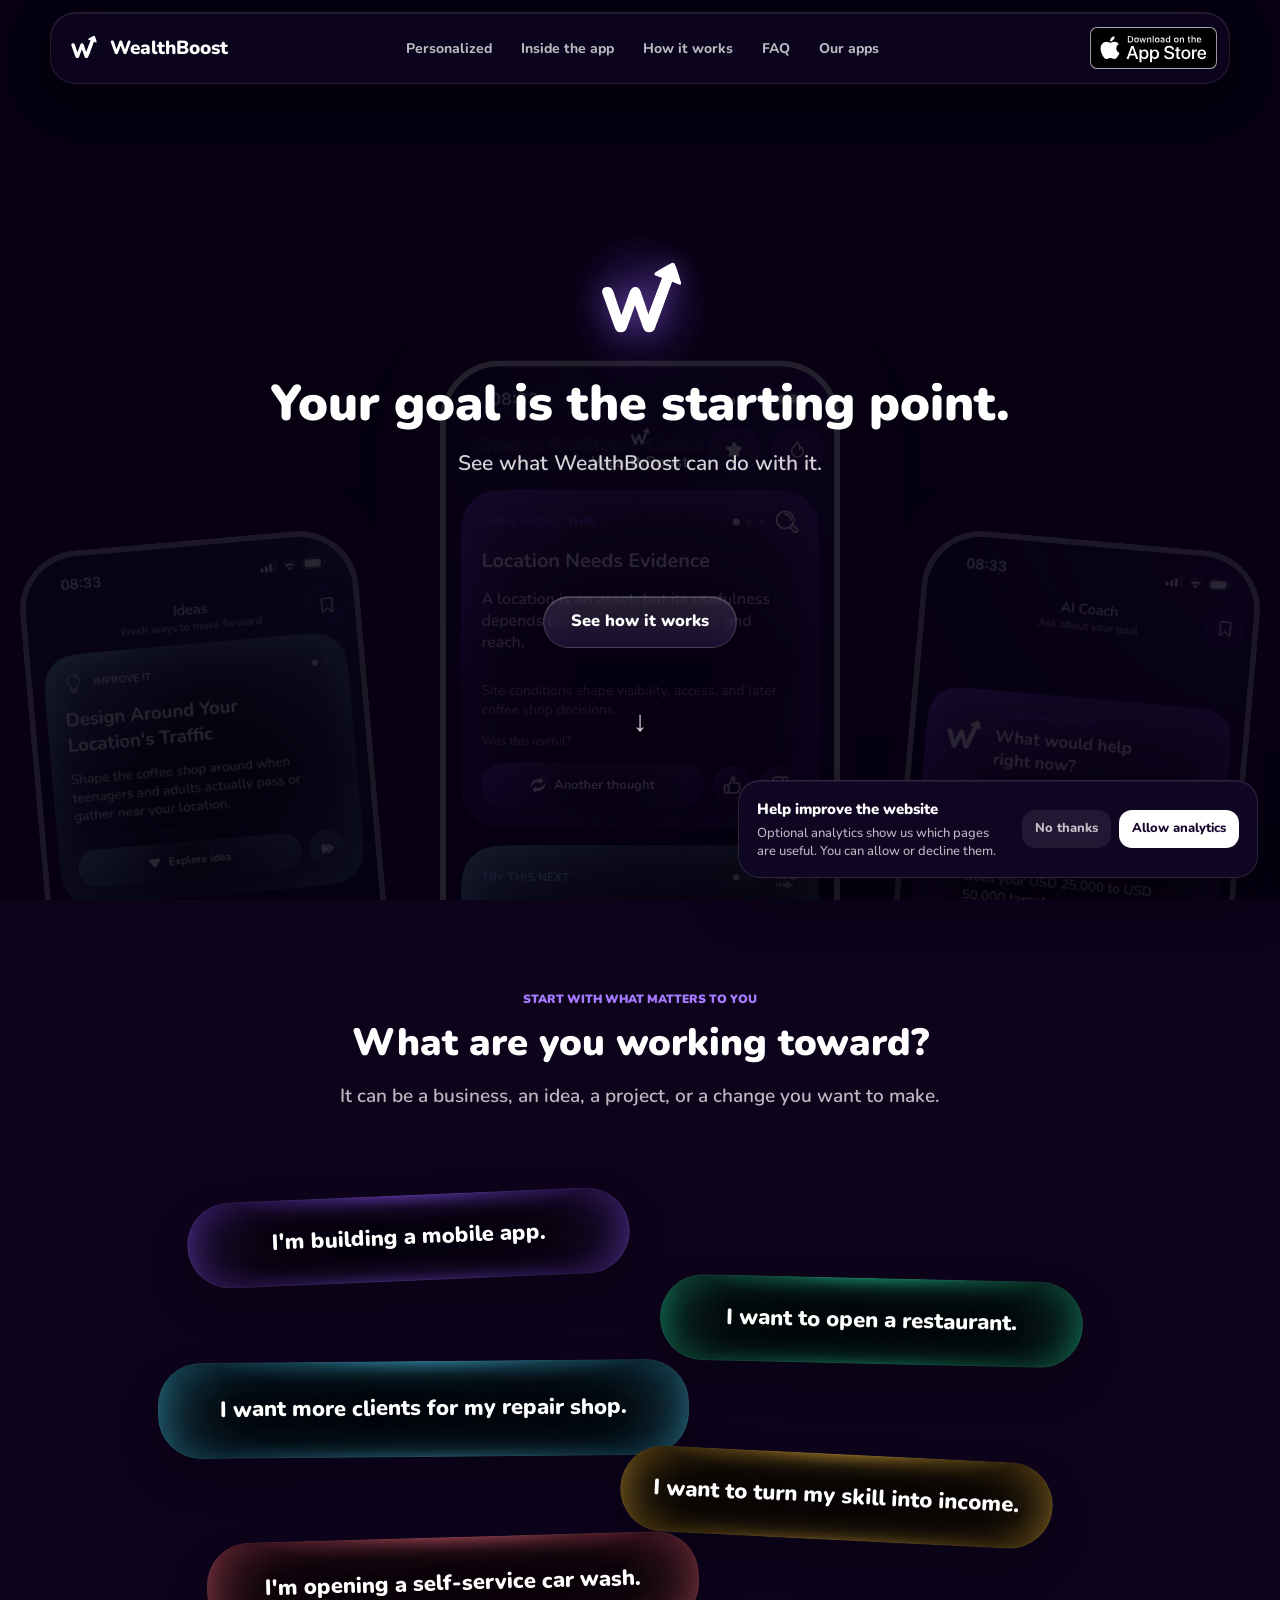
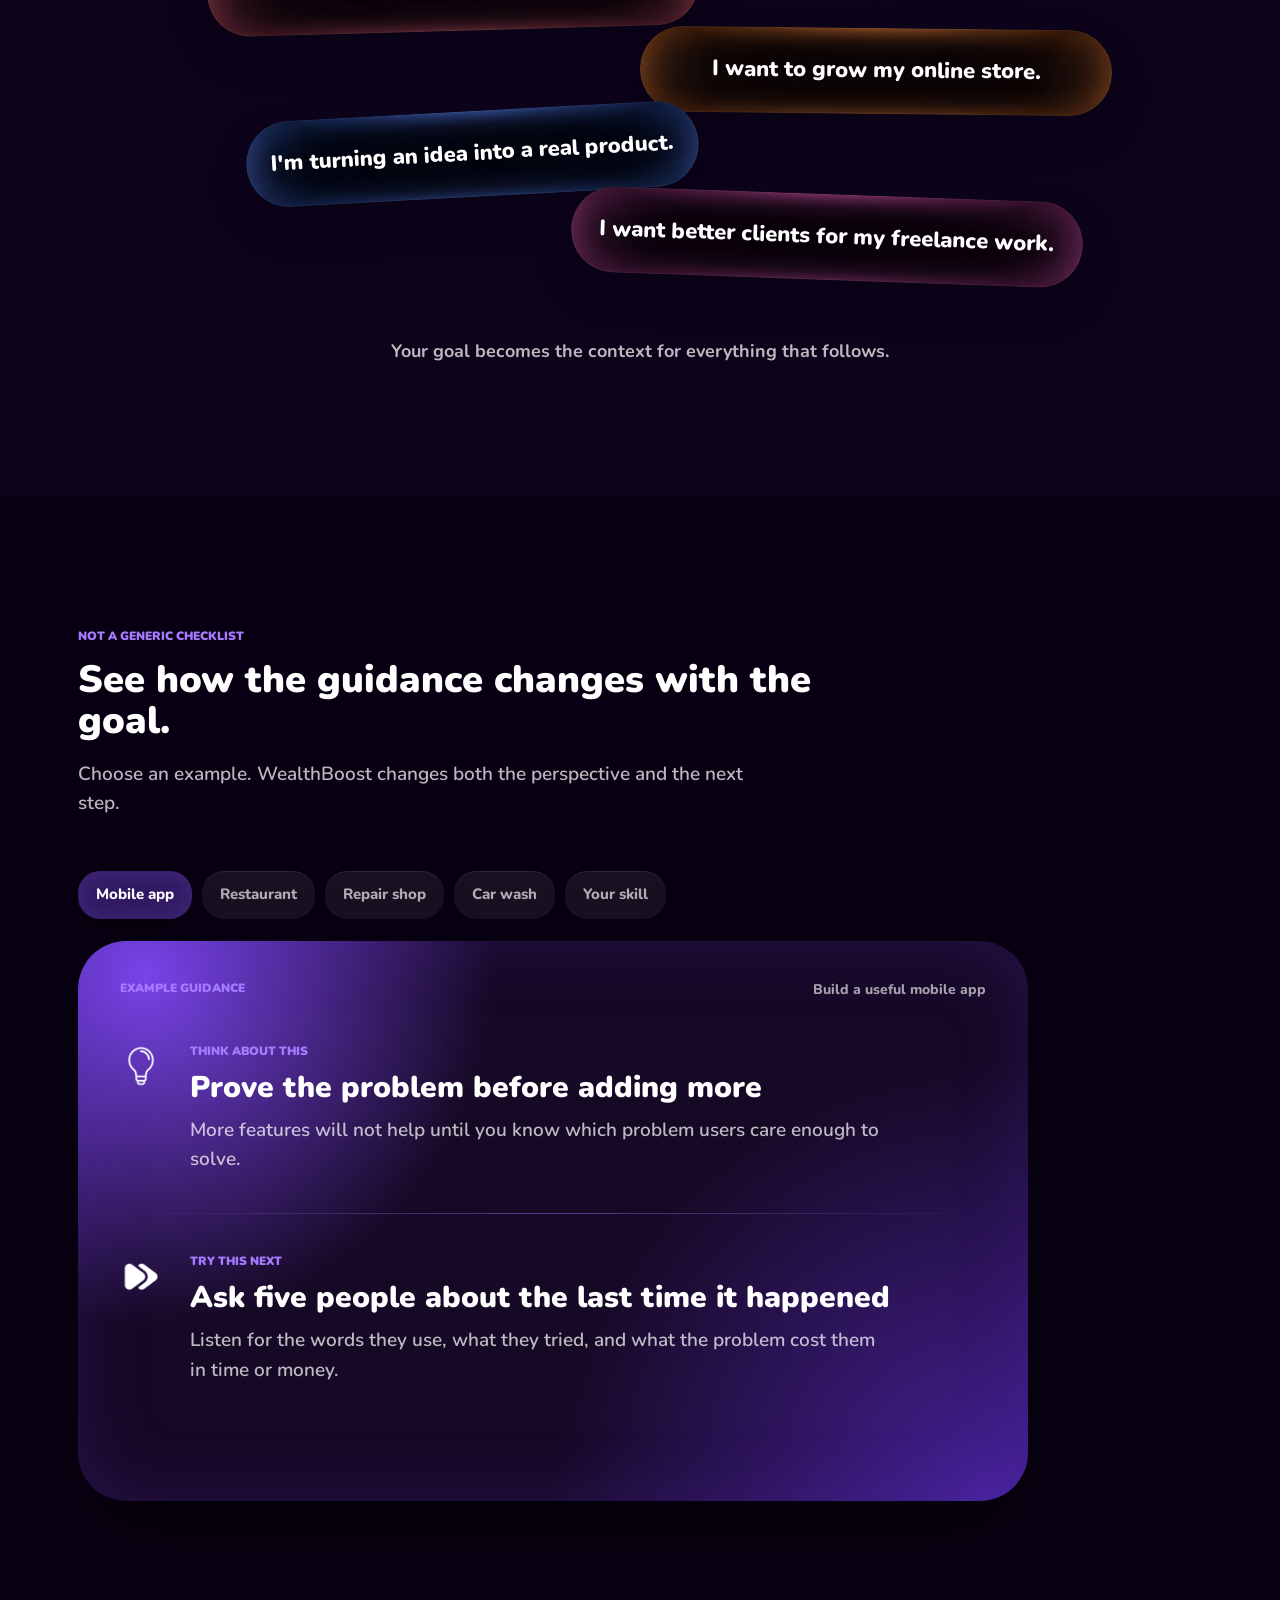
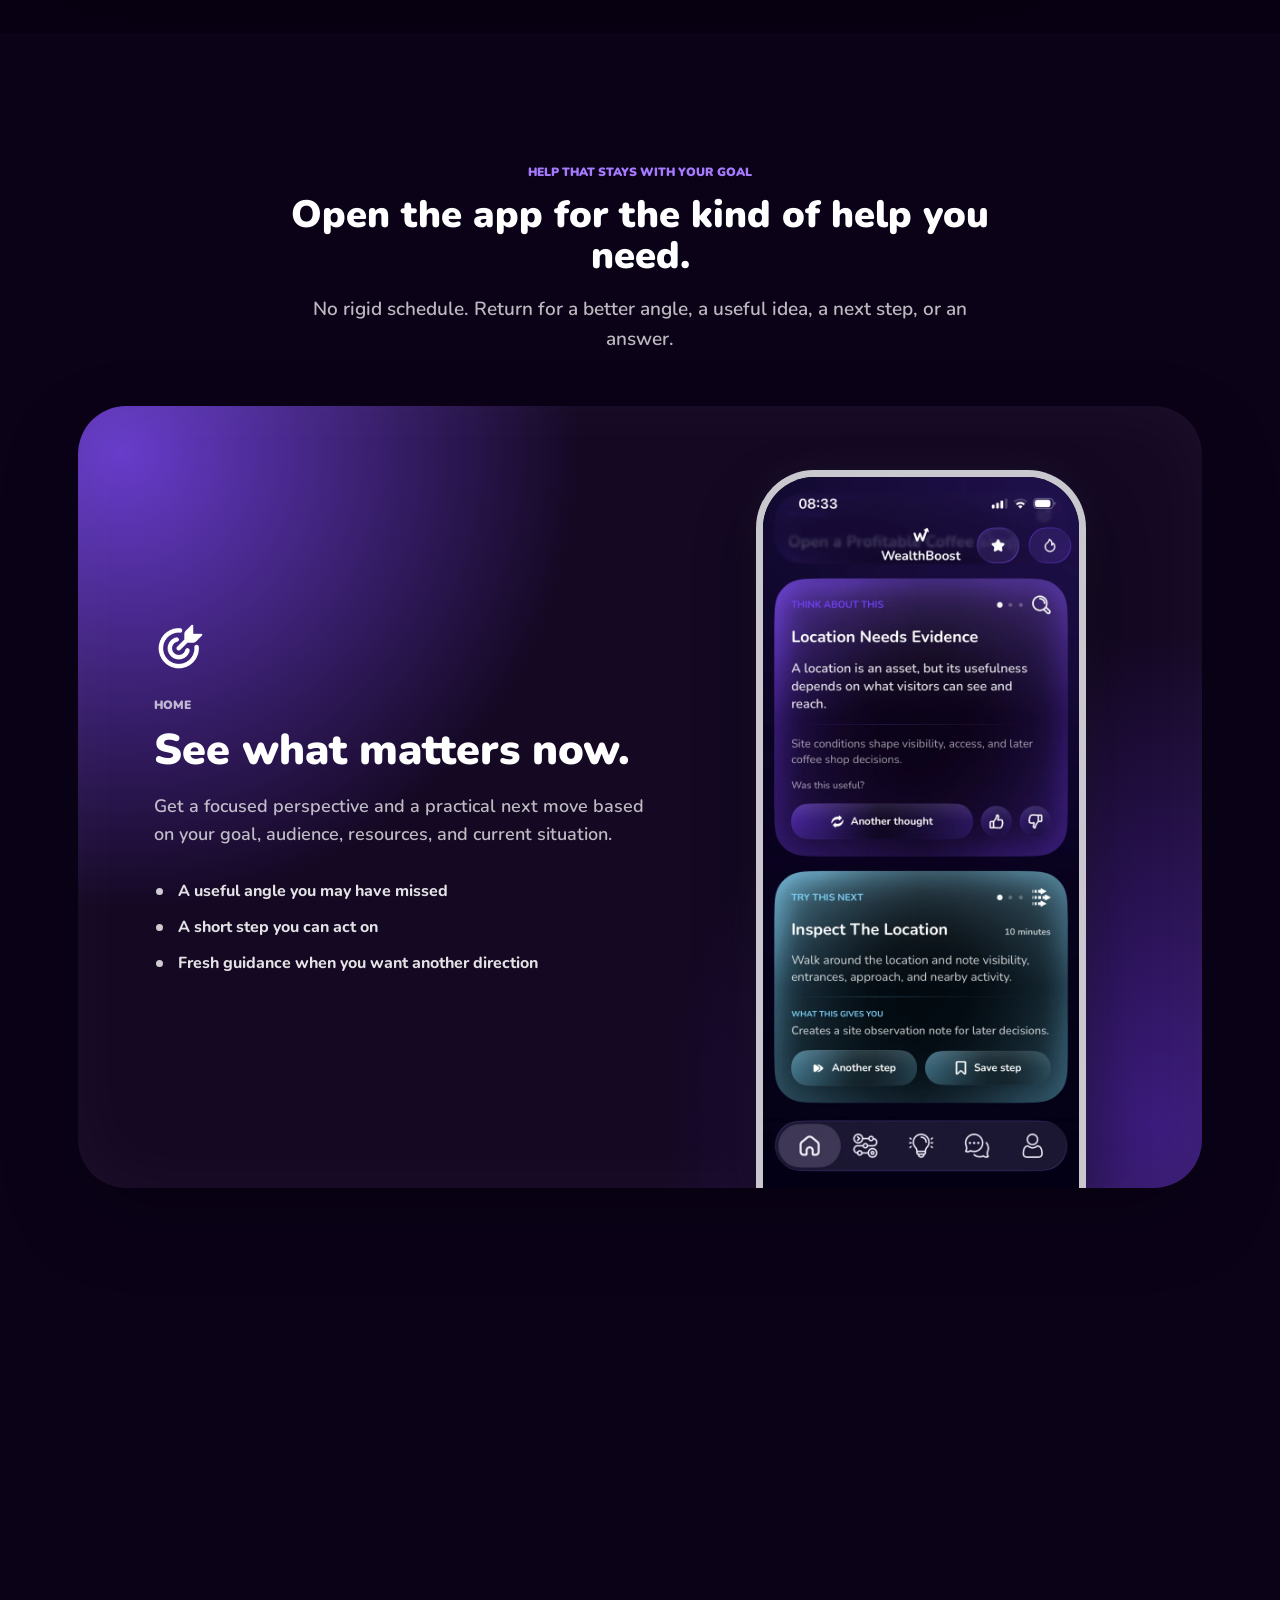
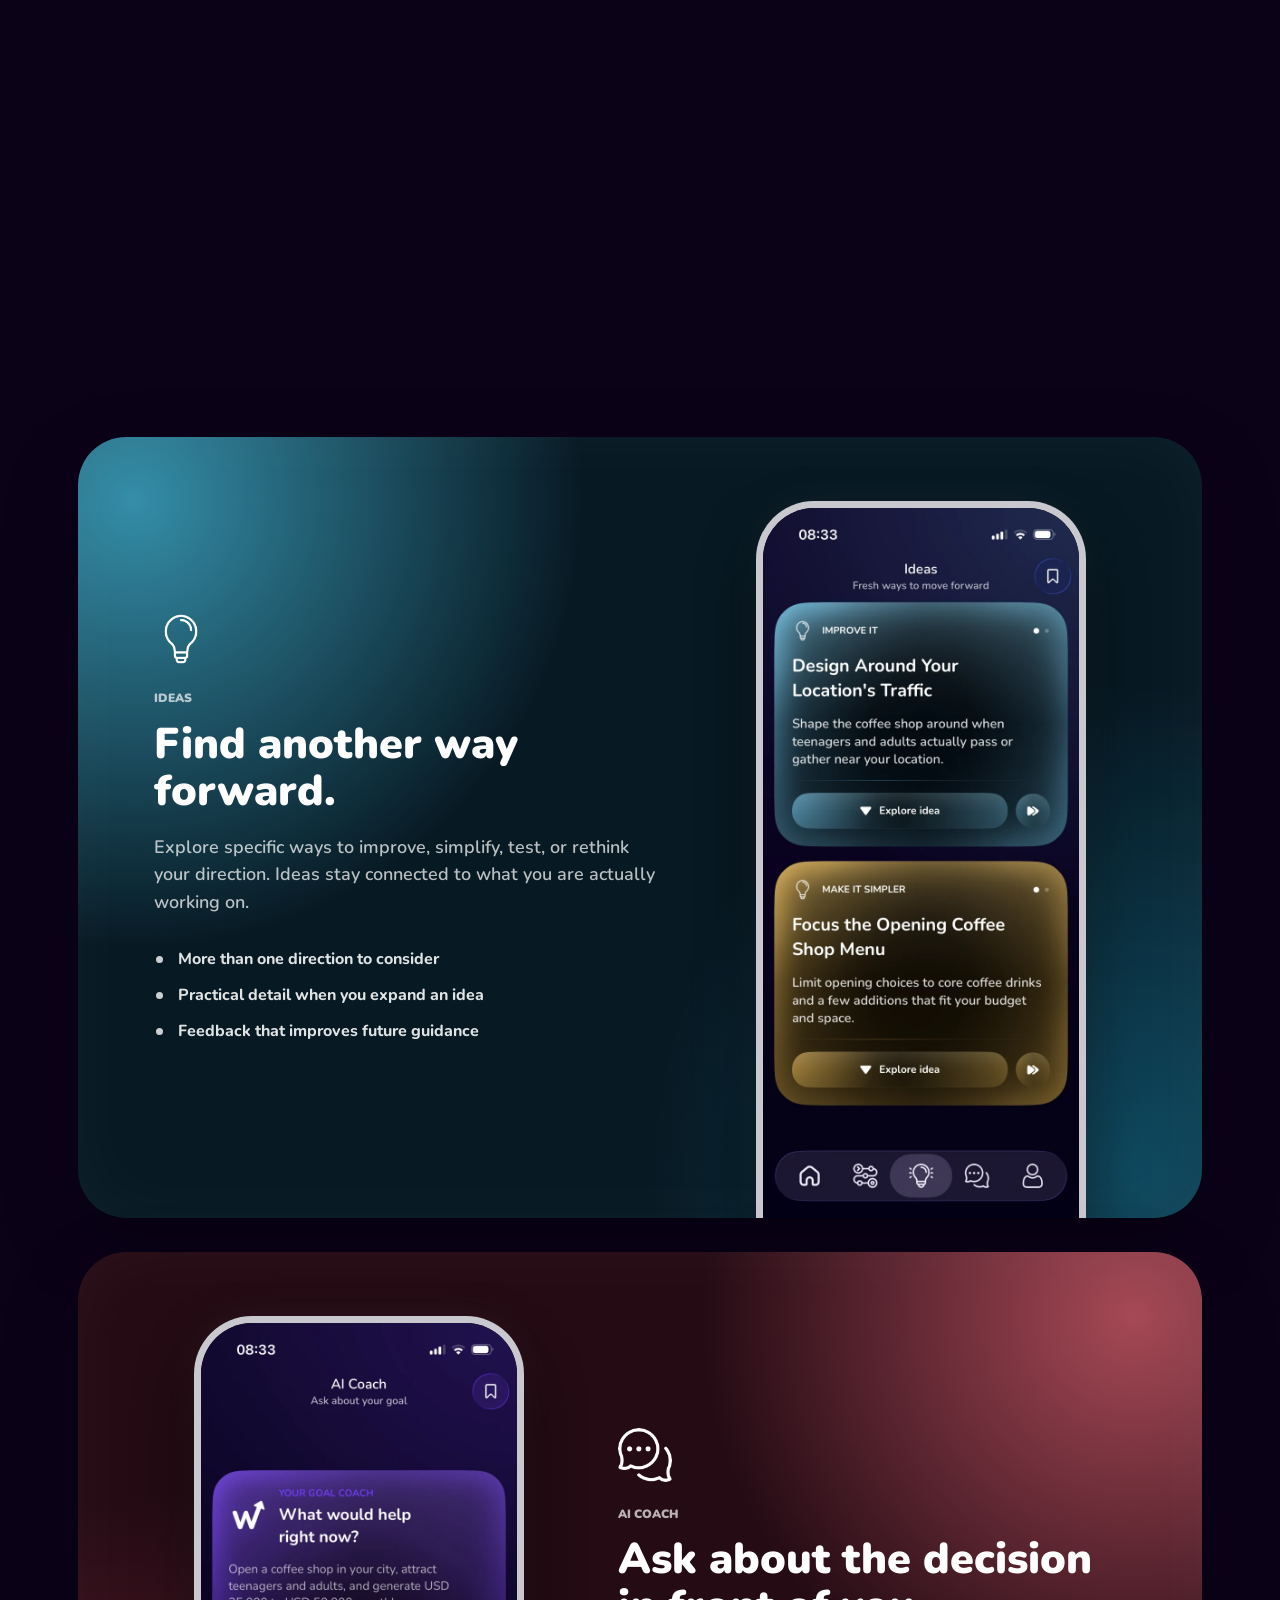
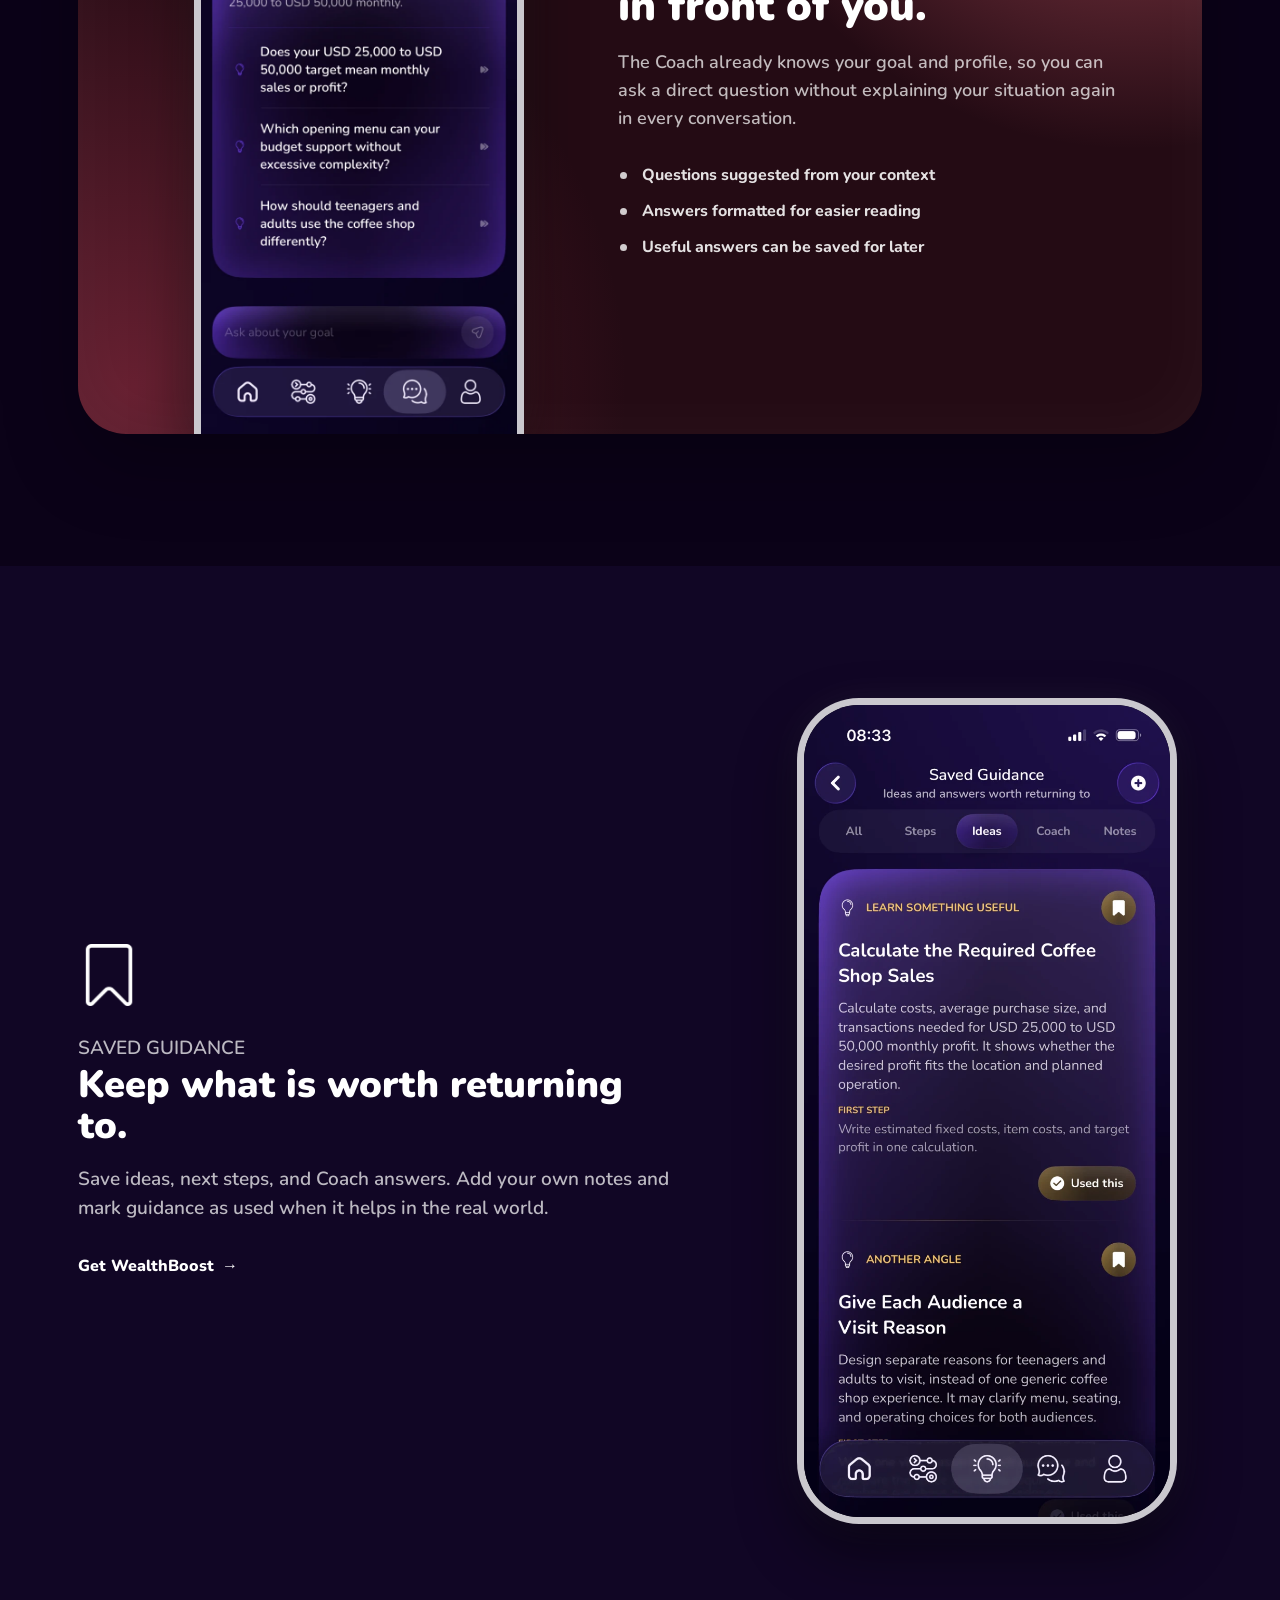
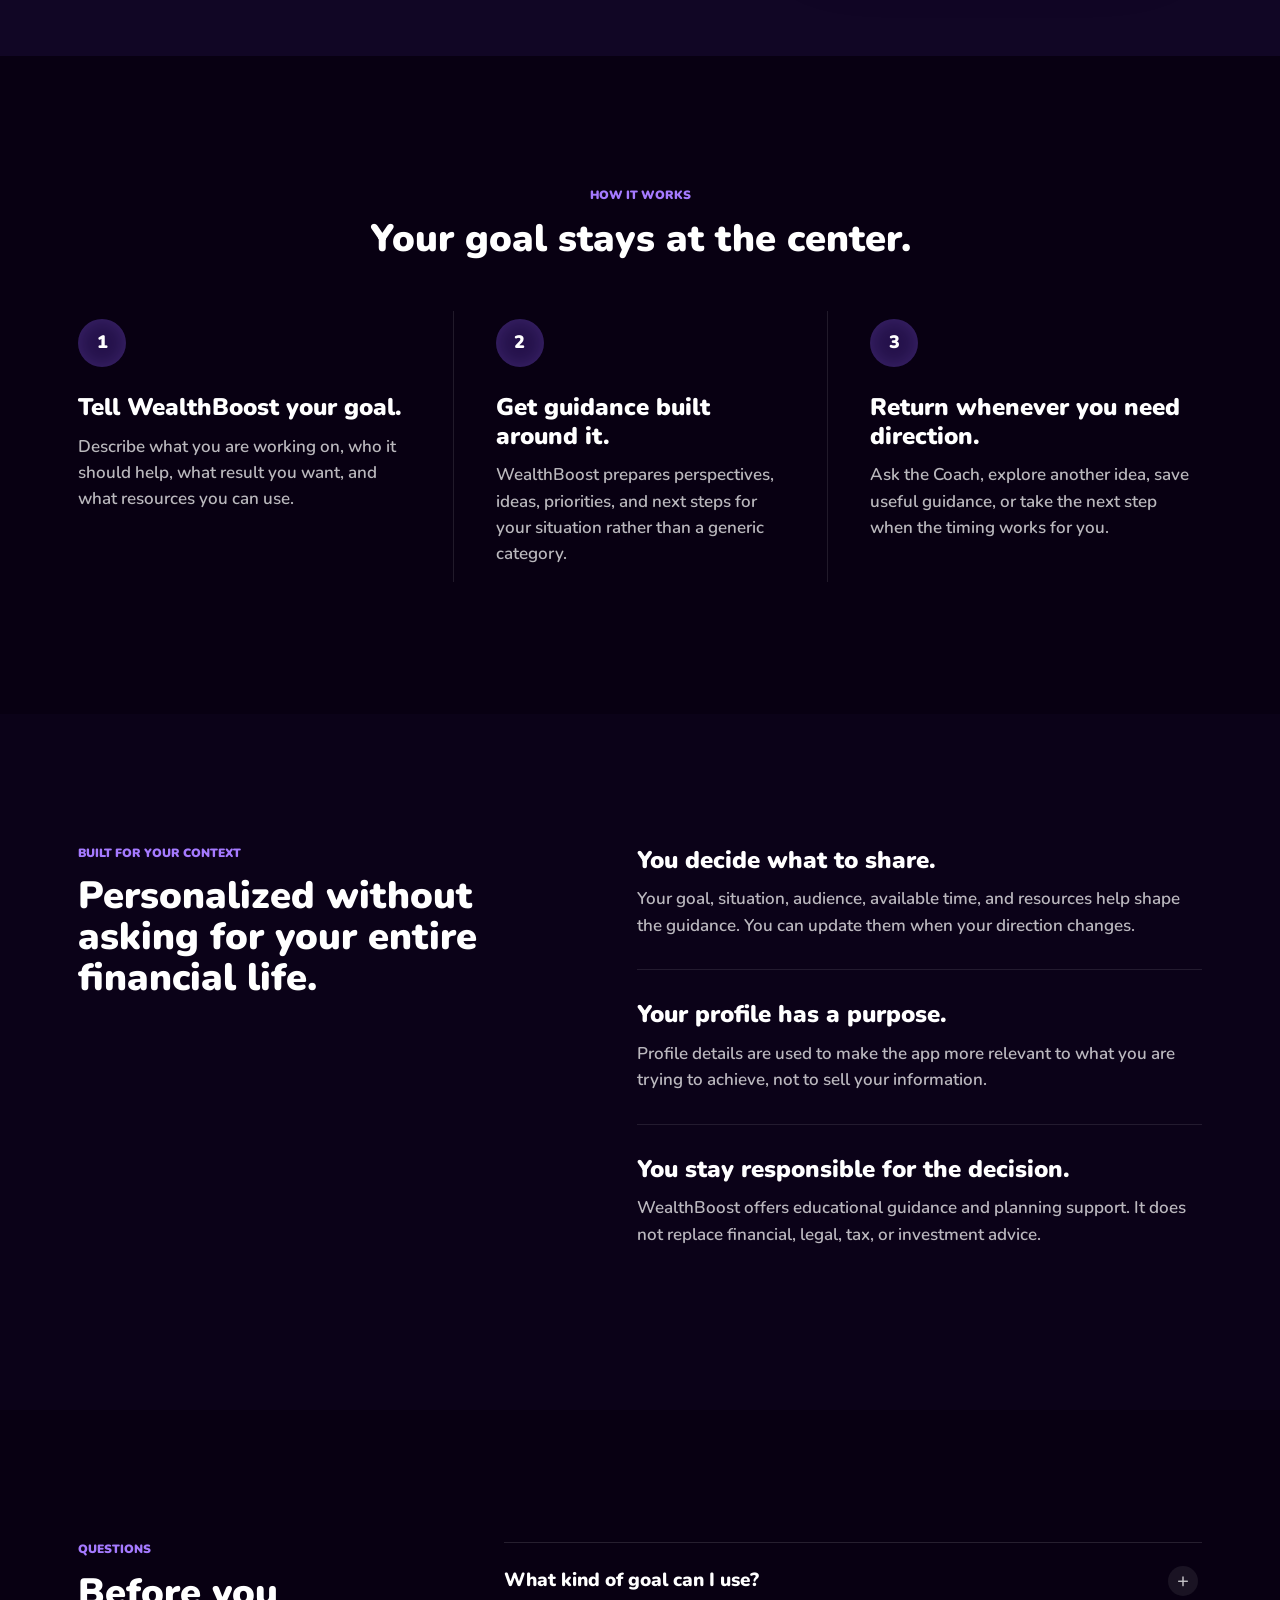
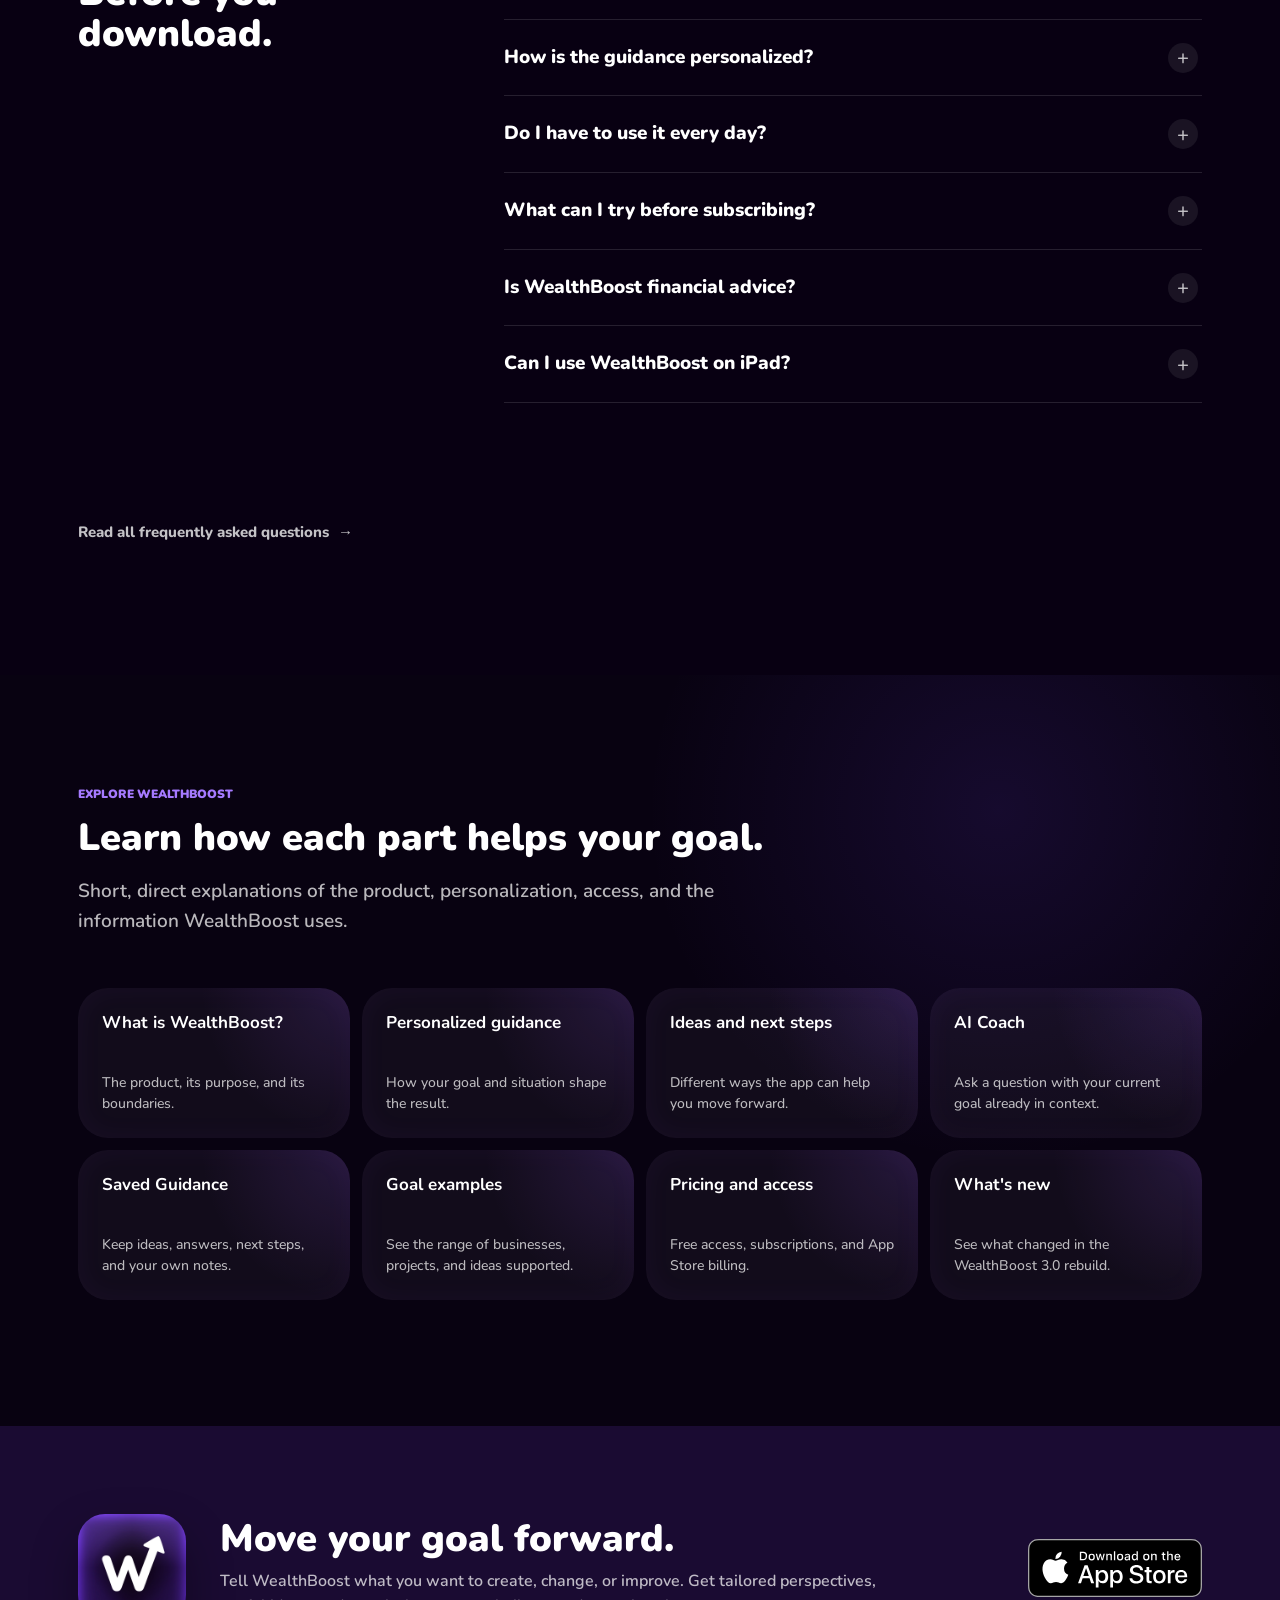
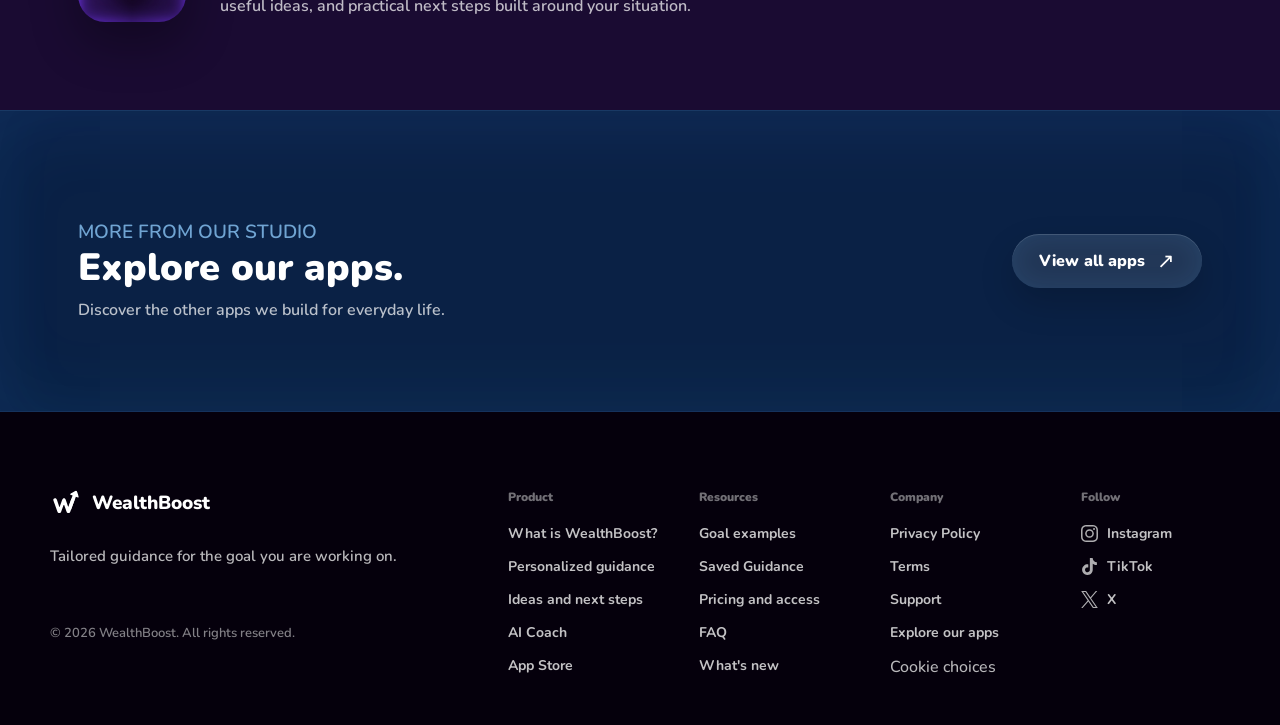
==== commit a3e48683: "Replace hero download with discovery CTA" ====
--- a/index.html
+++ b/index.html
@@ -34,7 +34,7 @@
   <link rel="apple-touch-icon" href="assets/app-icon.png">
   <link rel="preload" href="assets/screens/home.webp" as="image" type="image/webp" fetchpriority="high">
   <script>document.documentElement.classList.add("js");</script>
-  <link rel="stylesheet" href="styles.css?v=19">
+  <link rel="stylesheet" href="styles.css?v=20">
 
   <script type="application/ld+json">
     {
@@ -252,9 +252,7 @@
         <h1 class="hero-statement" id="hero-title">Your goal is the starting point.</h1>
         <p class="hero-copy">See what WealthBoost can do with it.</p>
         <div class="hero-actions">
-          <a class="app-store-badge download-link" href="https://apps.apple.com/app/wealthboost-ai-money-coach/id6756603789" target="_blank" rel="noopener noreferrer" aria-label="Download WealthBoost on the App Store">
-            <img src="assets/app-store-badge.svg" alt="Download on the App Store" width="120" height="40">
-          </a>
+          <a class="hero-discover-button" href="#start-with-your-goal">See how it works</a>
           <a class="secondary-link hero-scroll-cue" href="#start-with-your-goal" aria-label="Start with your goal">
             <span aria-hidden="true">&darr;</span>
           </a>
--- a/styles.css
+++ b/styles.css
@@ -1064,6 +1064,33 @@
   gap: 17px;
   margin-top: 44px;
   transform: translateY(12px);
+}
+
+.hero-discover-button {
+  display: inline-flex;
+  align-items: center;
+  justify-content: center;
+  min-width: 194px;
+  min-height: 52px;
+  padding: 0 26px;
+  border: 1px solid rgba(255, 255, 255, 0.16);
+  border-radius: 999px;
+  background: linear-gradient(180deg, rgba(255, 255, 255, 0.12), rgba(255, 255, 255, 0.045));
+  box-shadow: inset 0 1px 0 rgba(255, 255, 255, 0.2), inset 0 -14px 28px rgba(102, 63, 206, 0.13), 0 12px 30px rgba(10, 2, 24, 0.2);
+  color: #ffffff;
+  font-size: 16.5px;
+  font-weight: 850;
+  transition: transform 220ms var(--ease-premium), border-color 220ms ease, background 220ms ease, box-shadow 220ms ease;
+  -webkit-backdrop-filter: blur(16px) saturate(135%);
+  backdrop-filter: blur(16px) saturate(135%);
+}
+
+.hero-discover-button:hover,
+.hero-discover-button:focus-visible {
+  transform: translateY(-2px) scale(1.015);
+  border-color: rgba(255, 255, 255, 0.28);
+  background: linear-gradient(180deg, rgba(255, 255, 255, 0.17), rgba(255, 255, 255, 0.065));
+  box-shadow: inset 0 1px 0 rgba(255, 255, 255, 0.26), inset 0 -14px 28px rgba(102, 63, 206, 0.18), 0 16px 34px rgba(10, 2, 24, 0.25);
 }
 
 .app-store-badge {
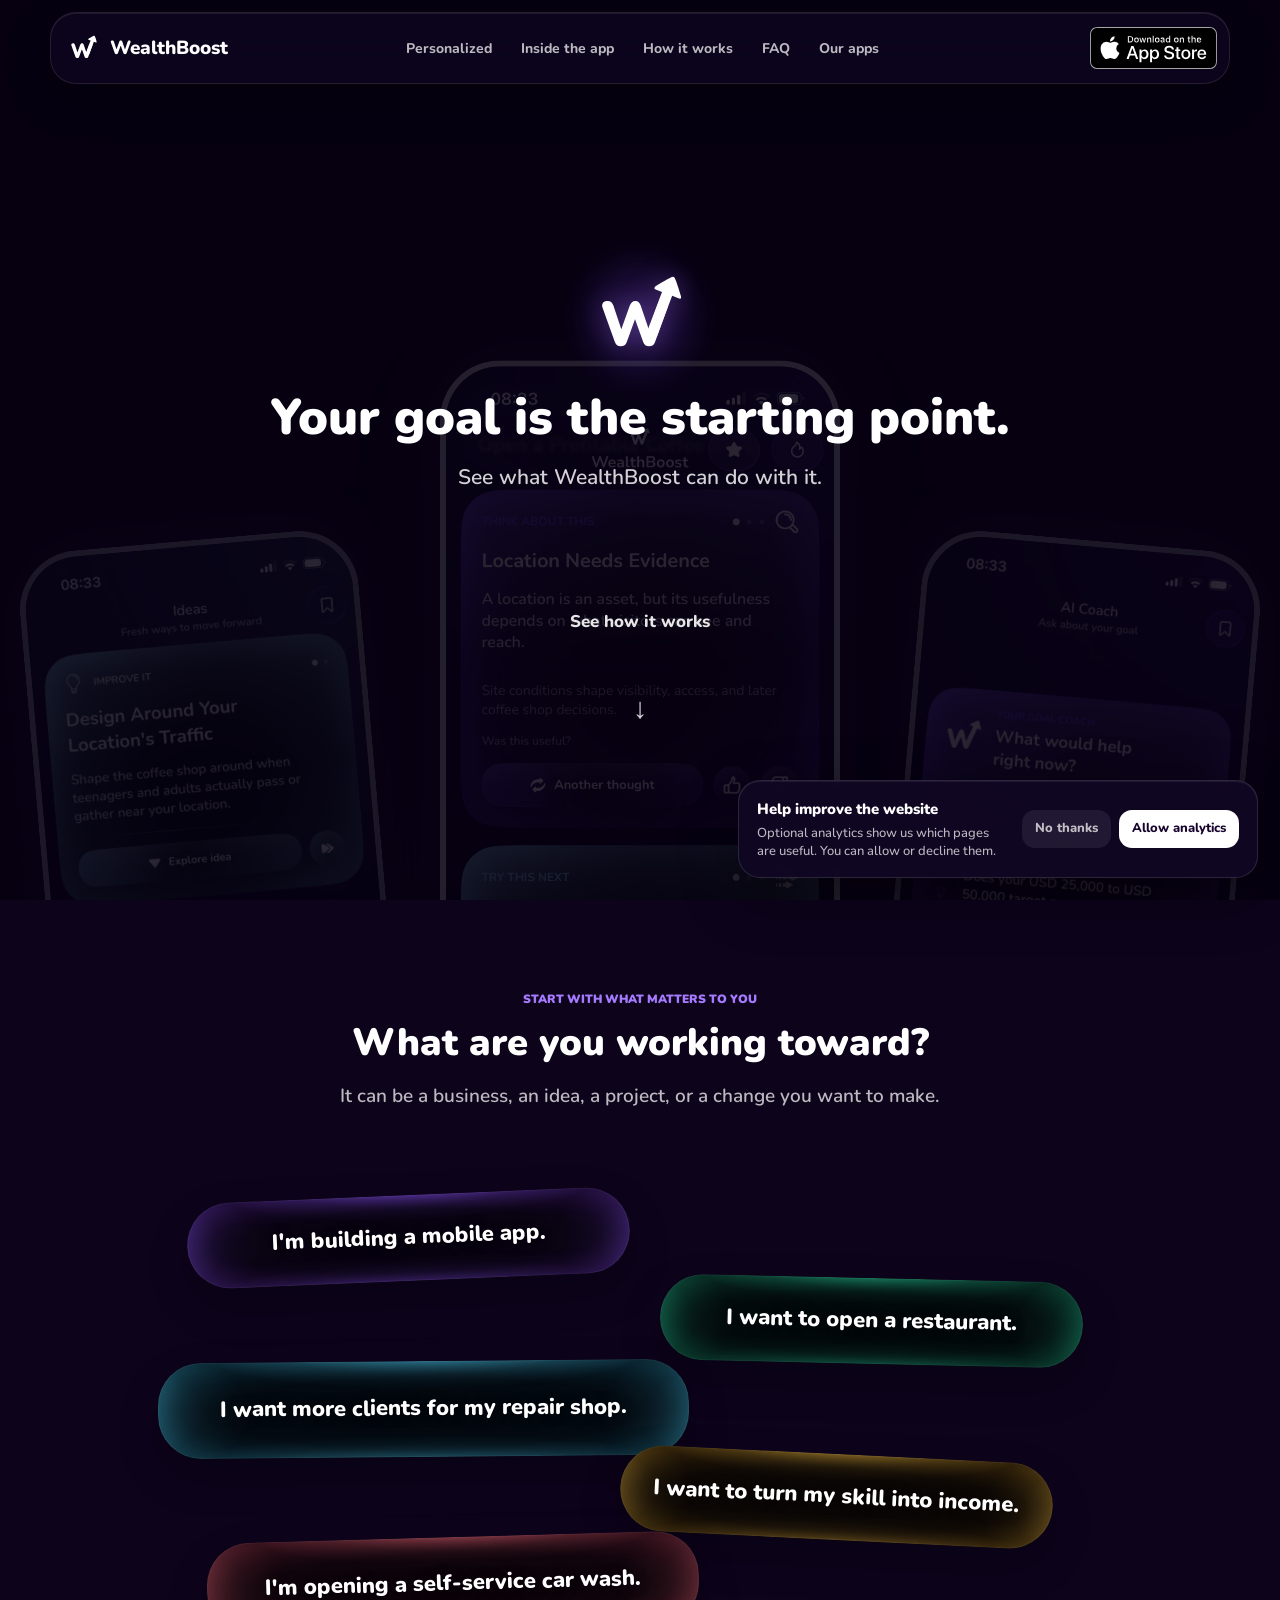
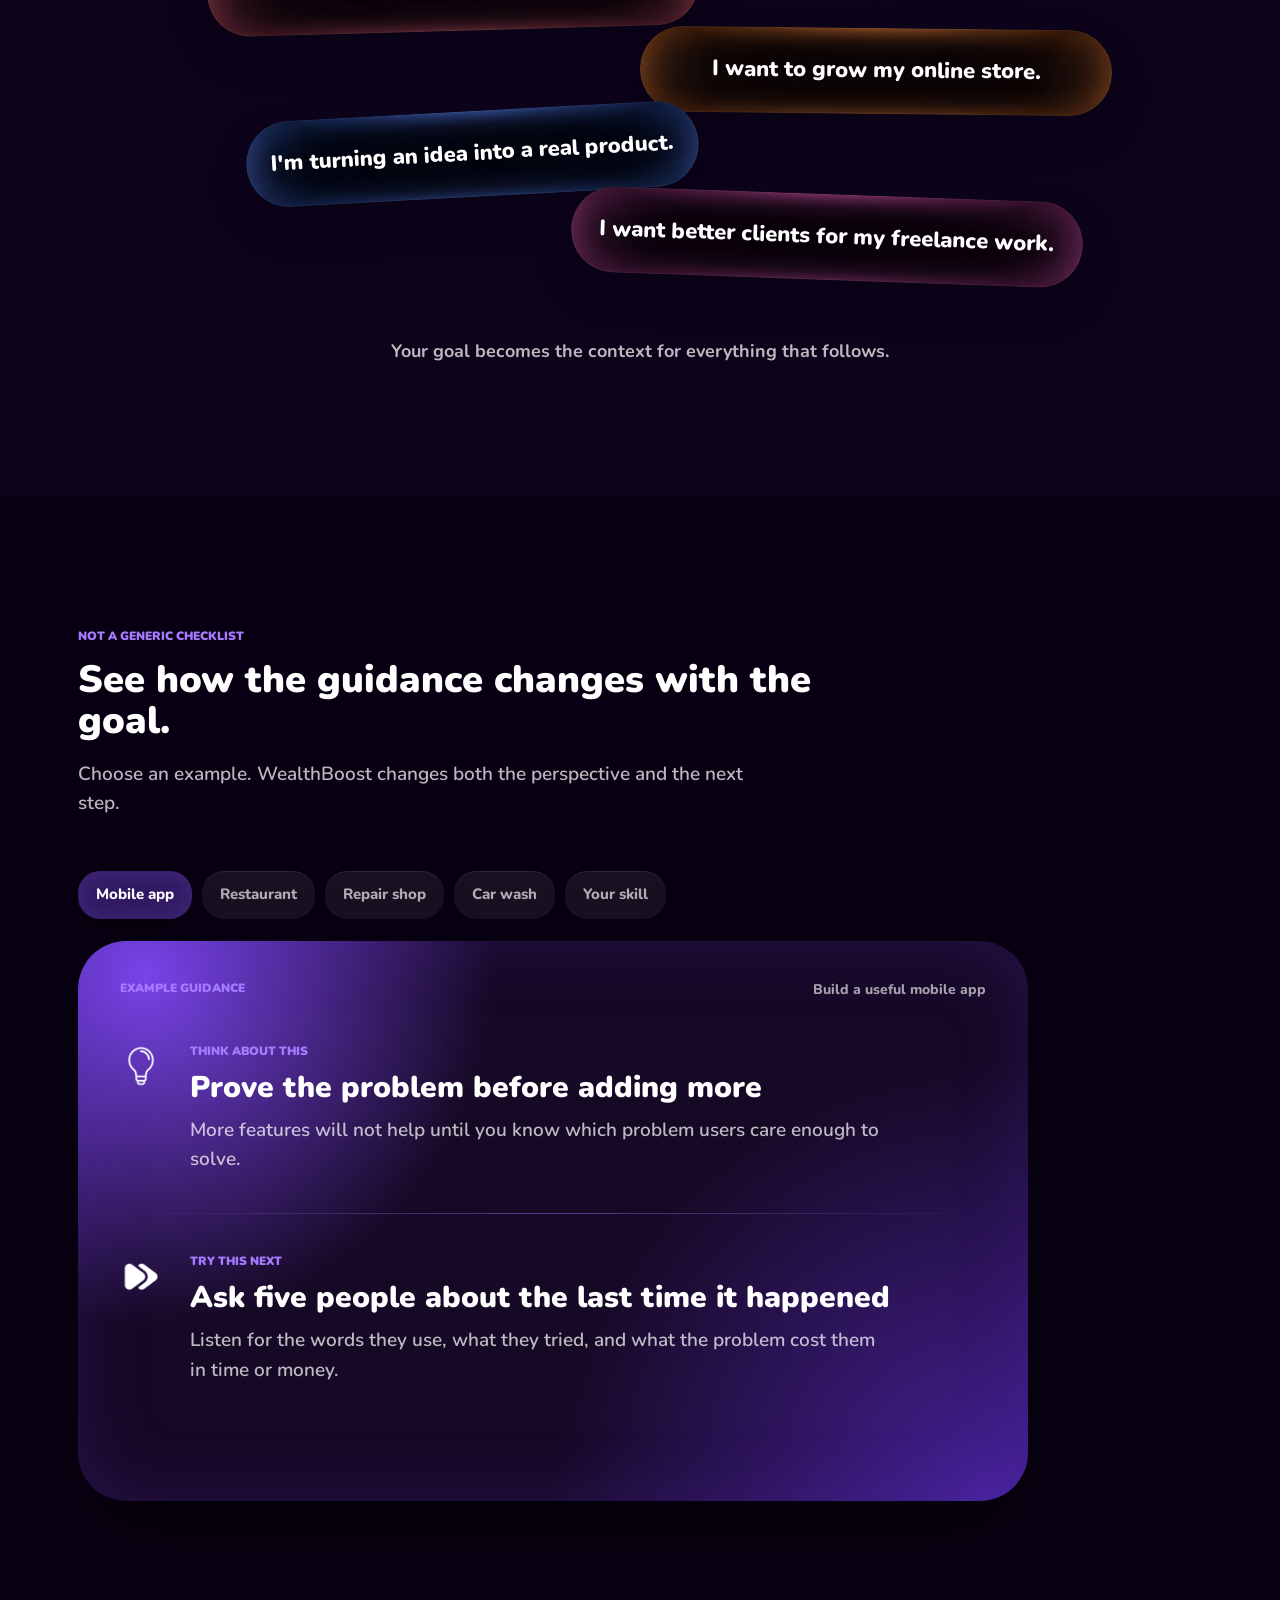
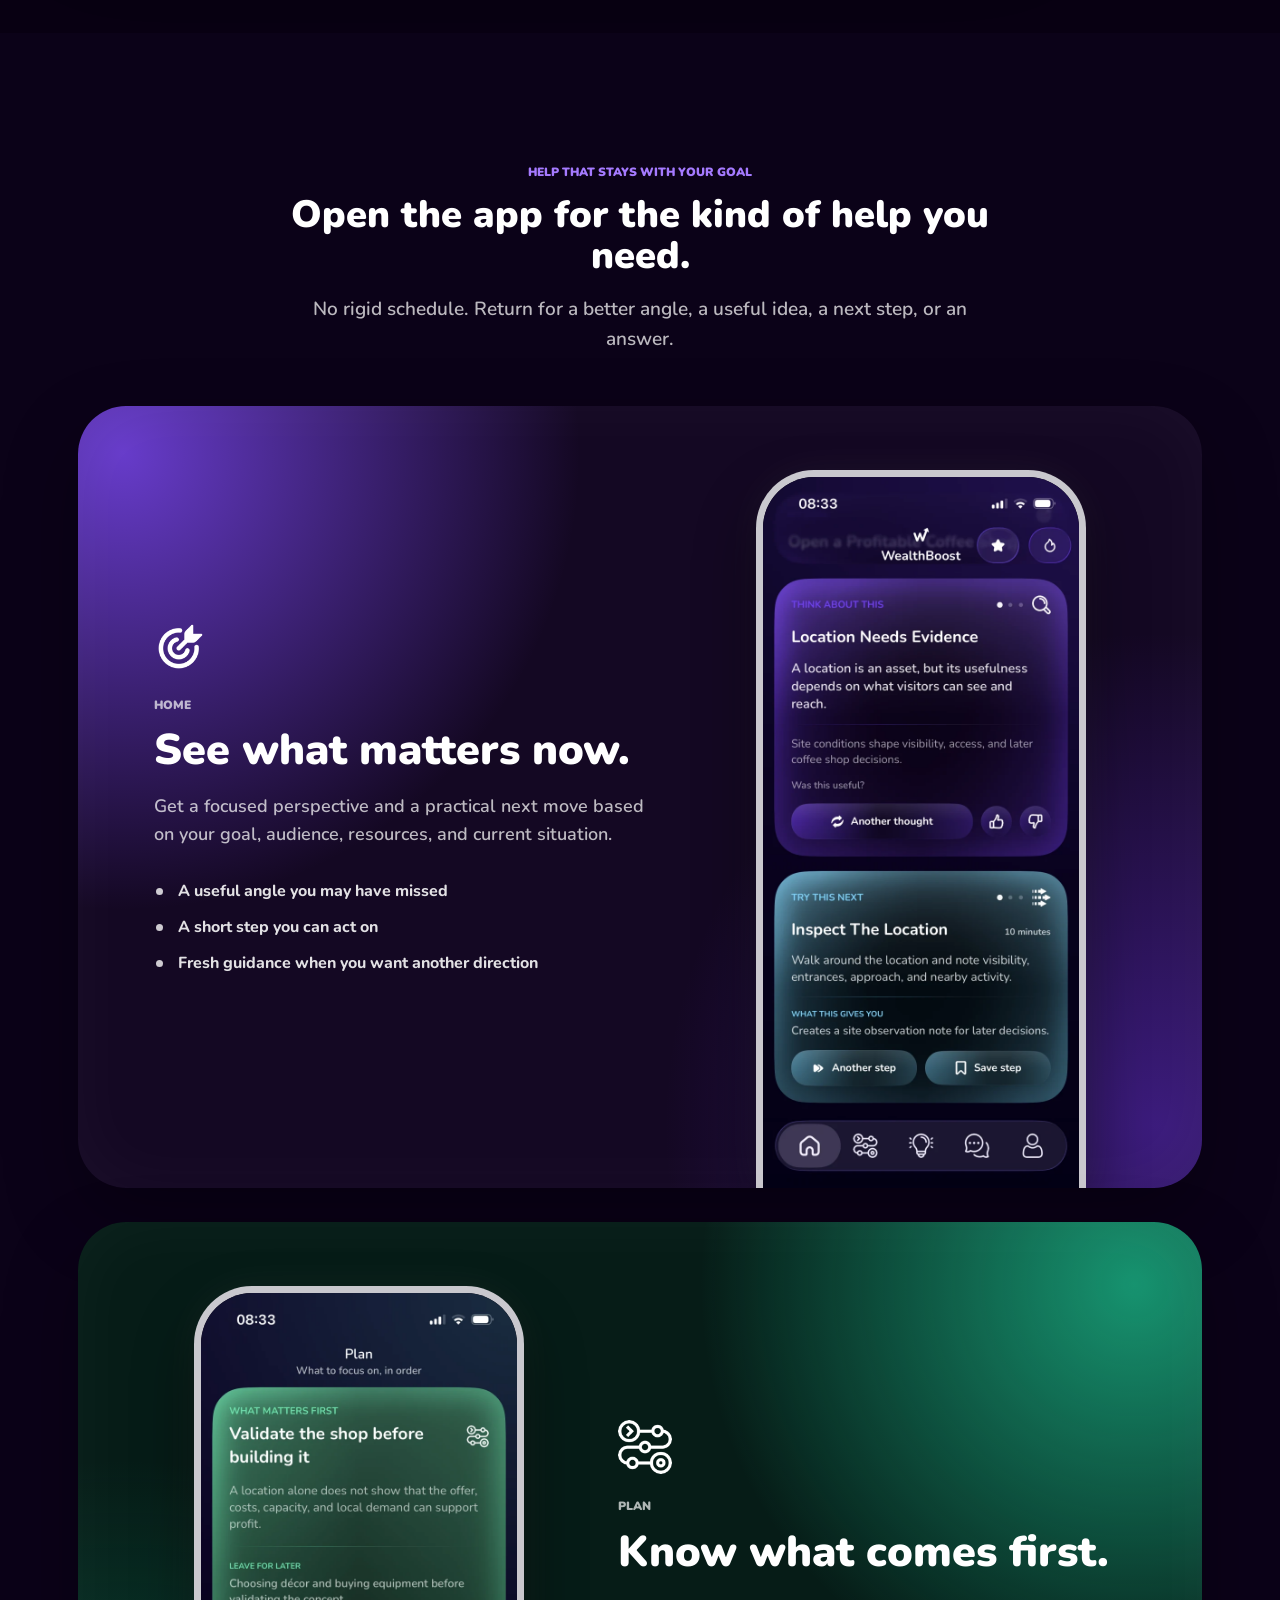
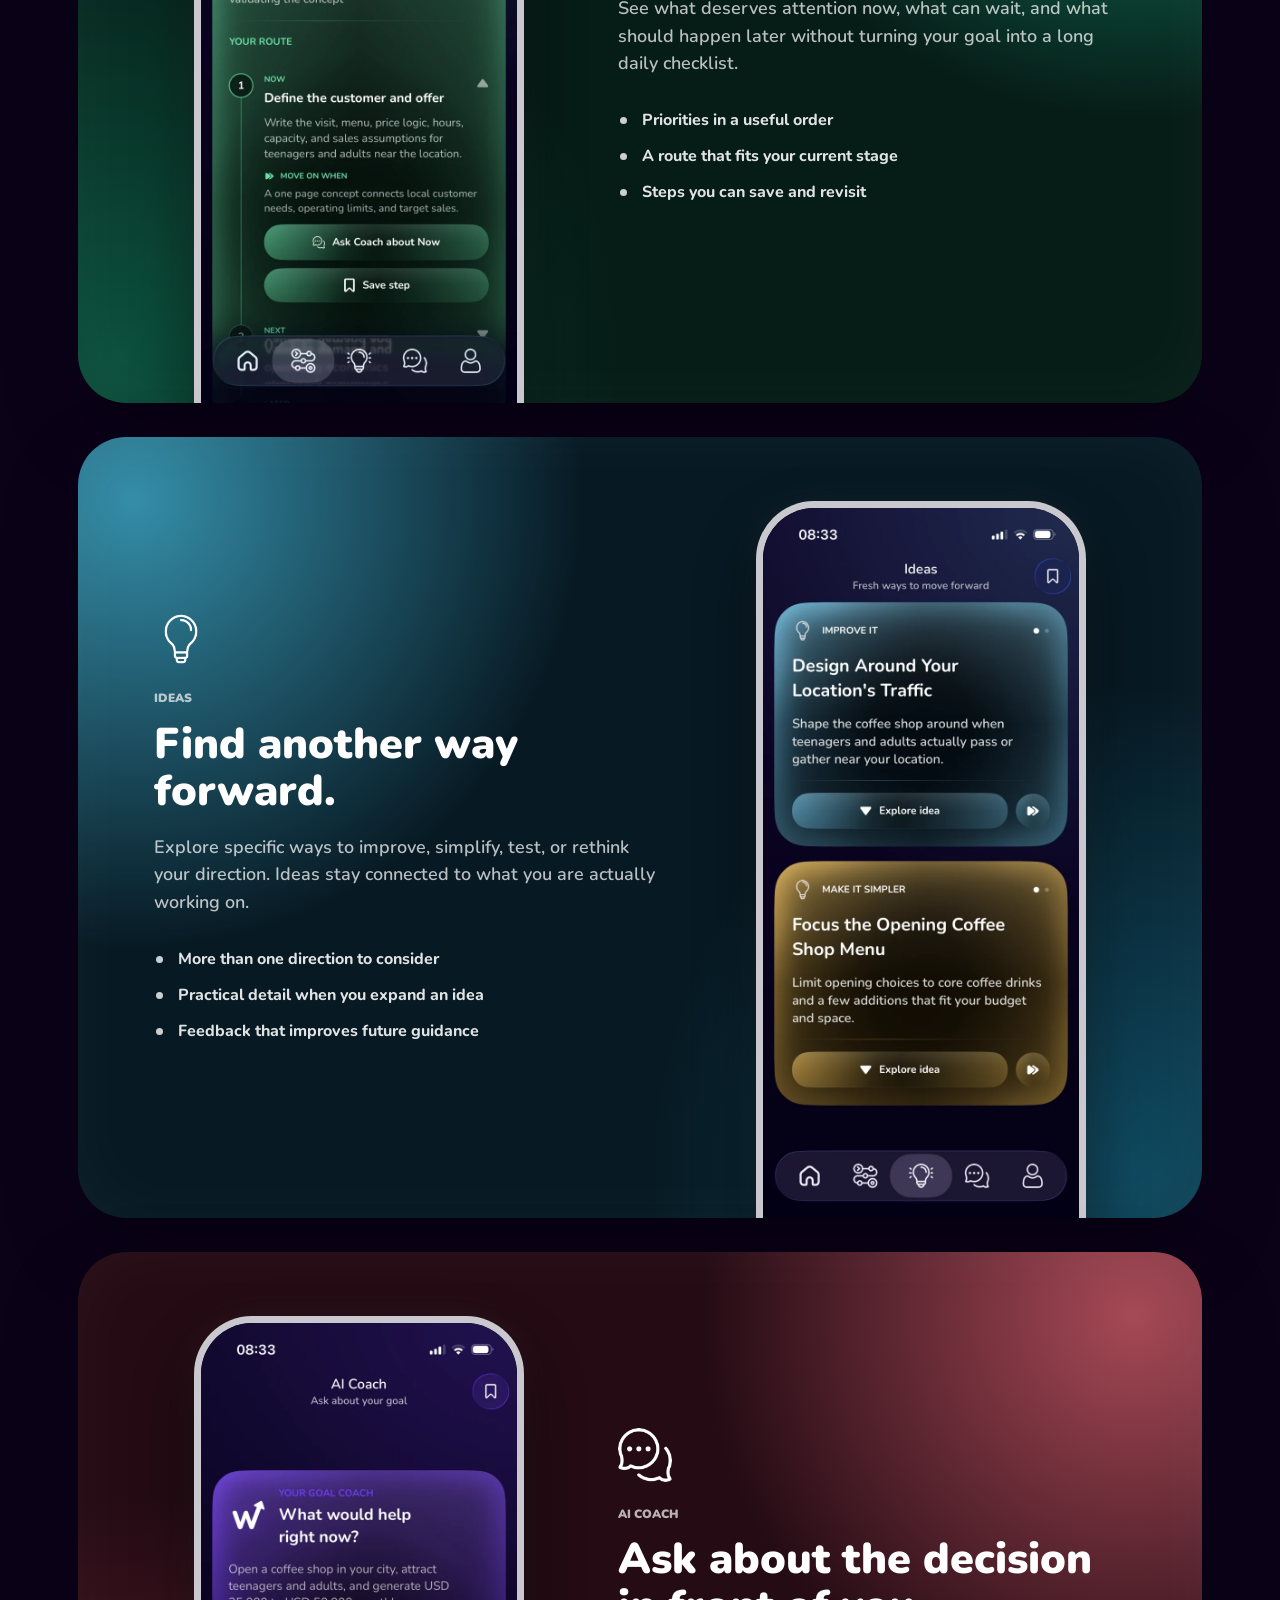
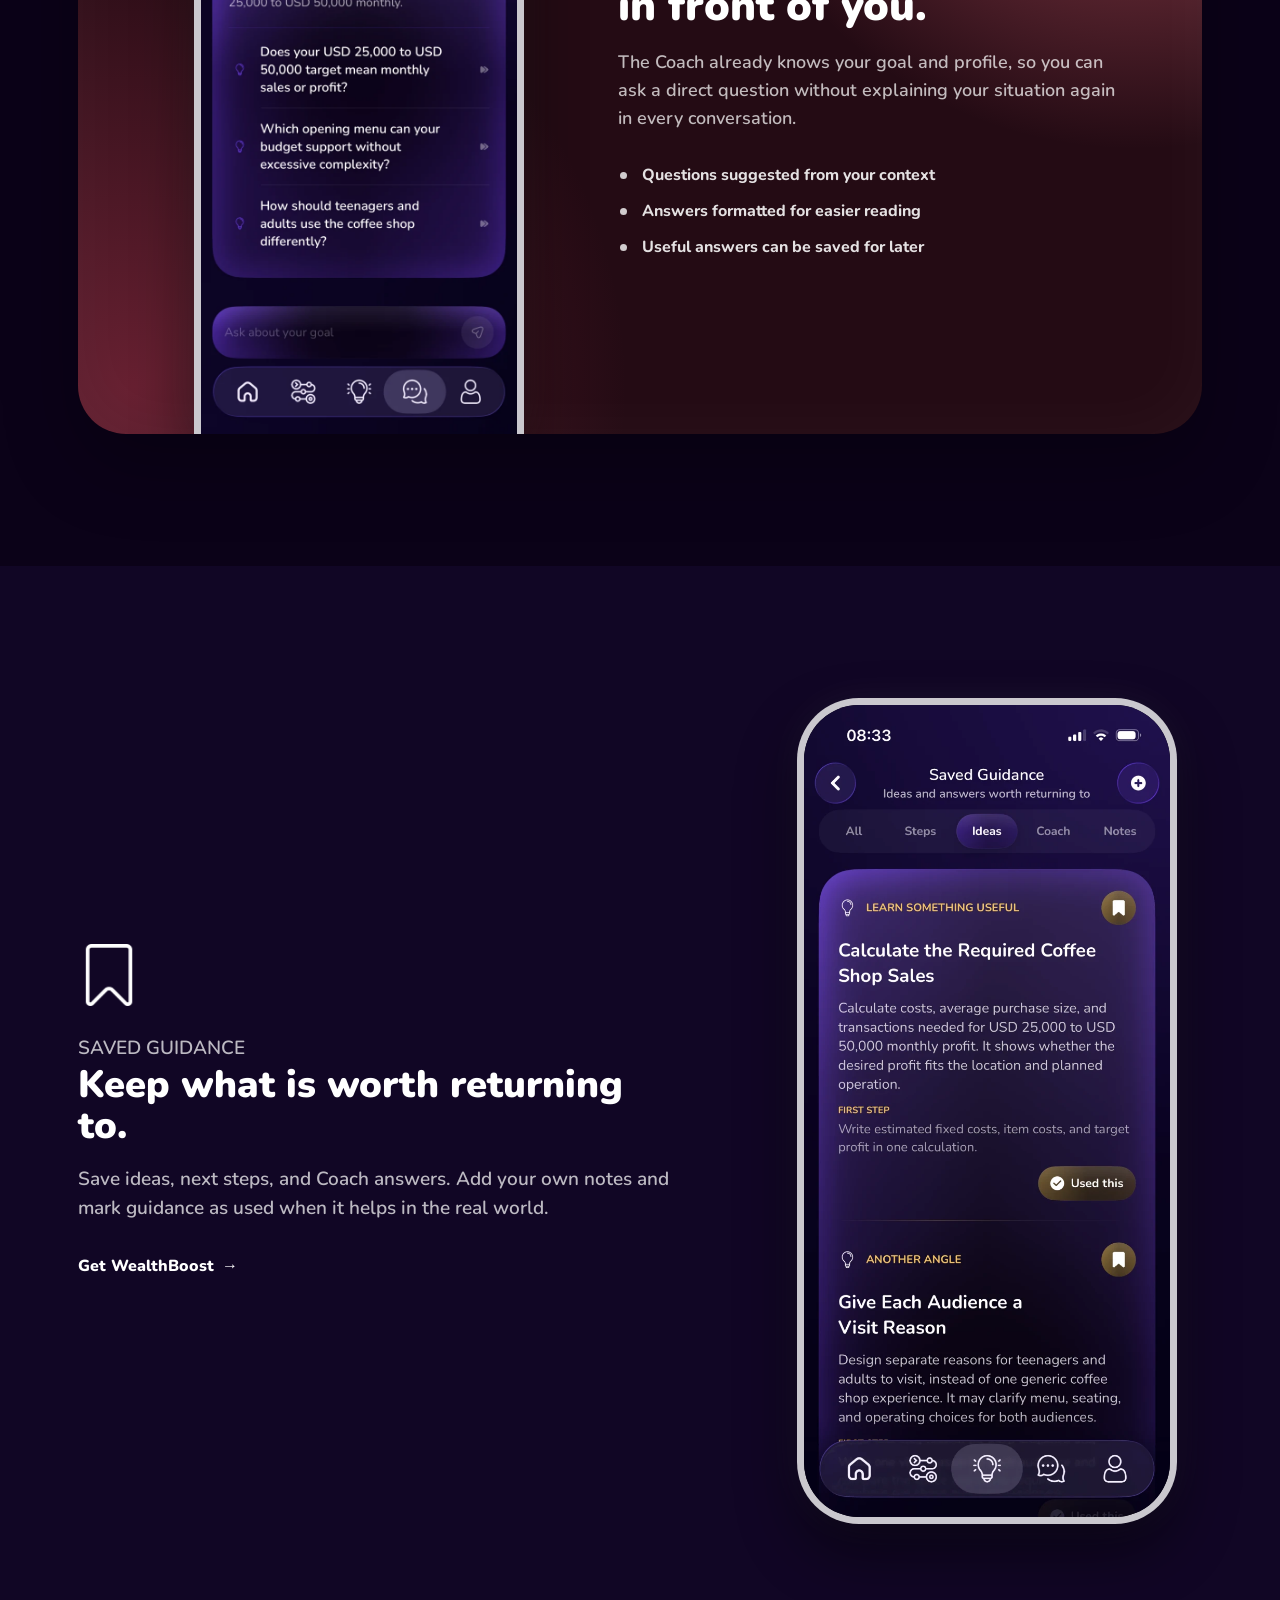
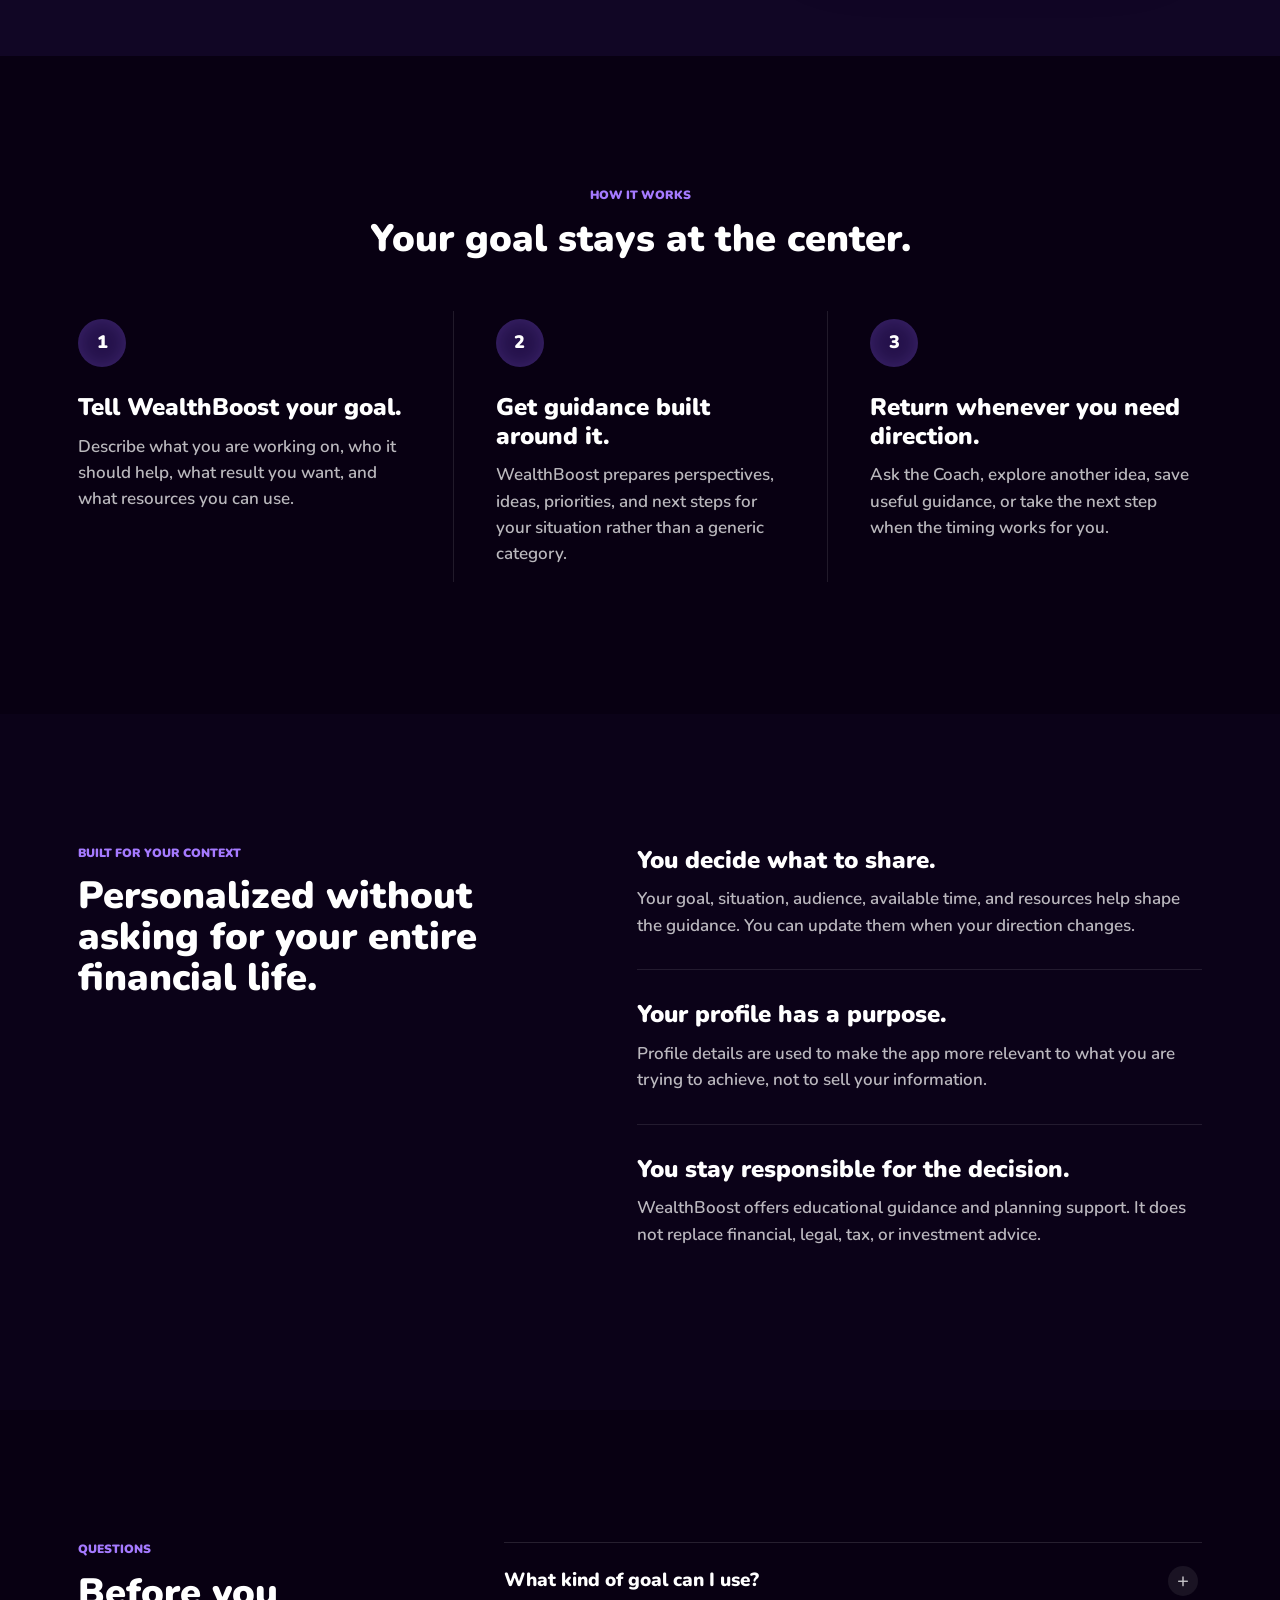
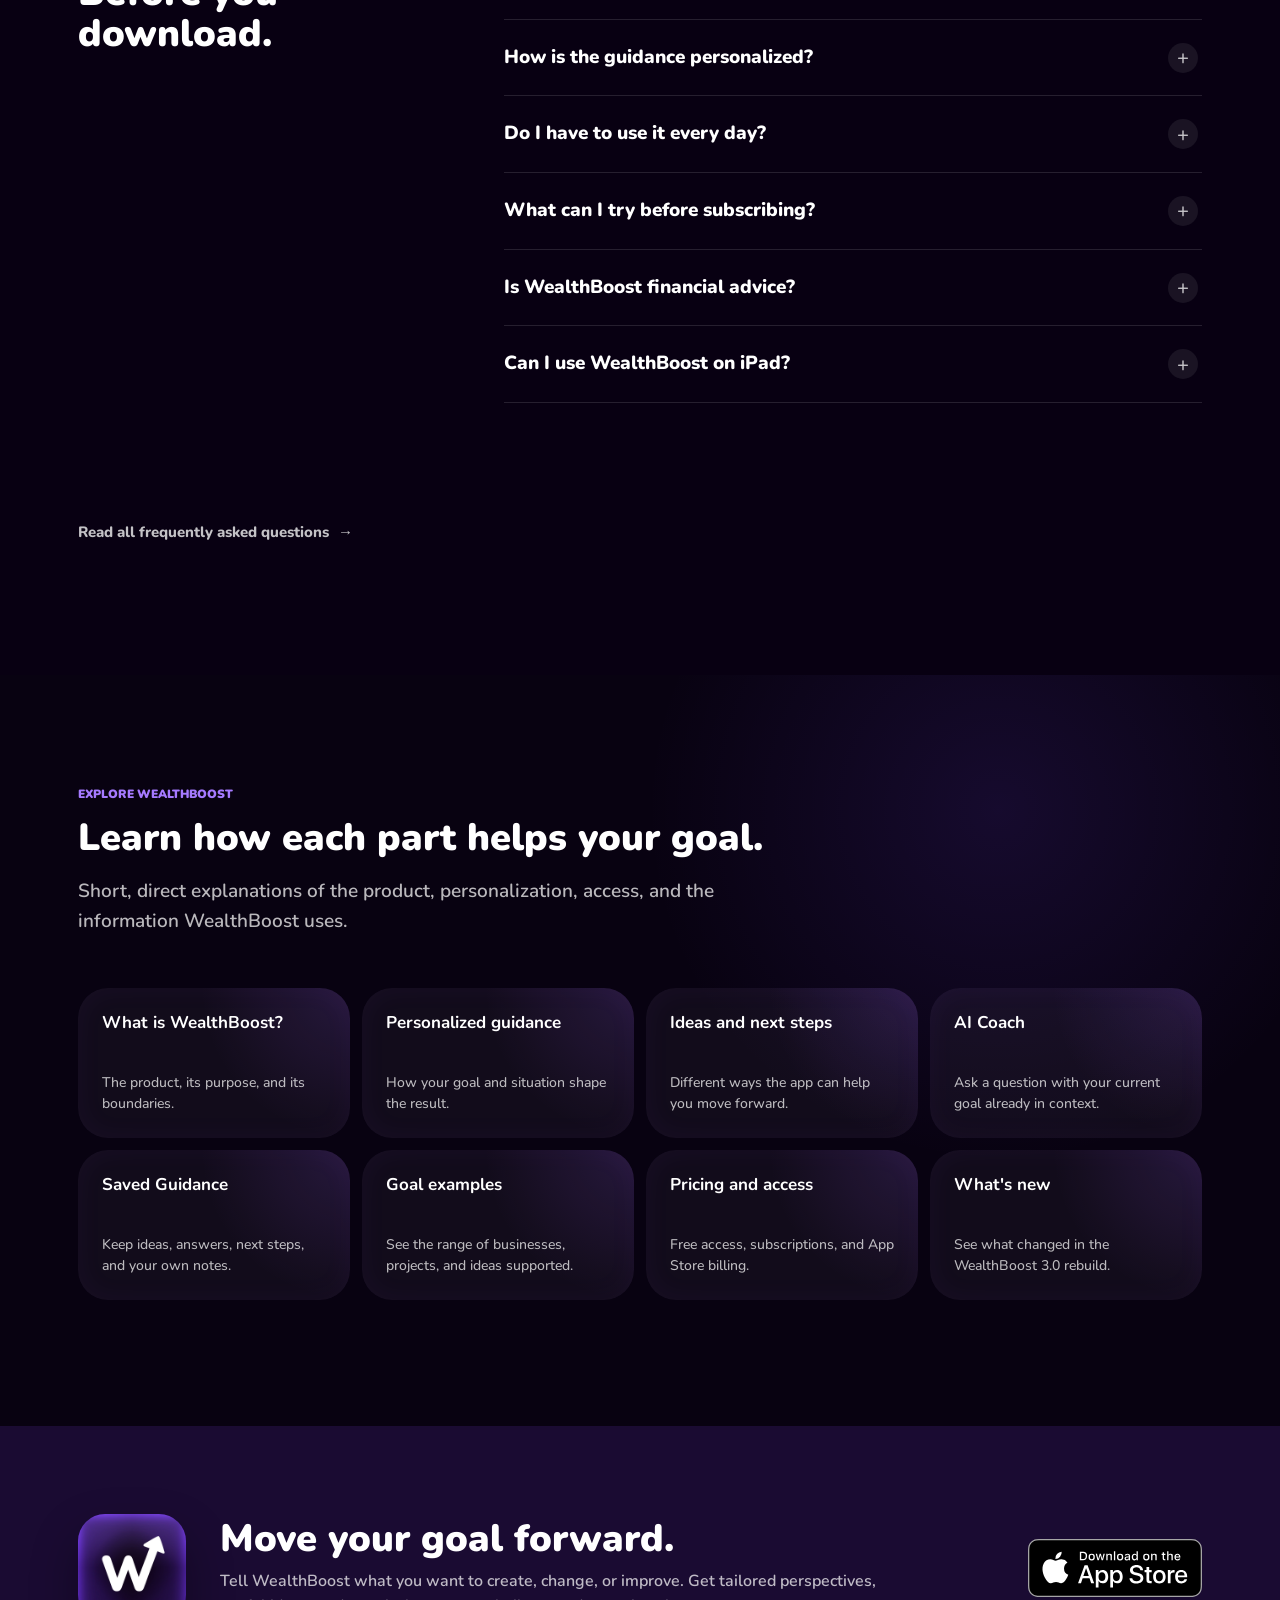
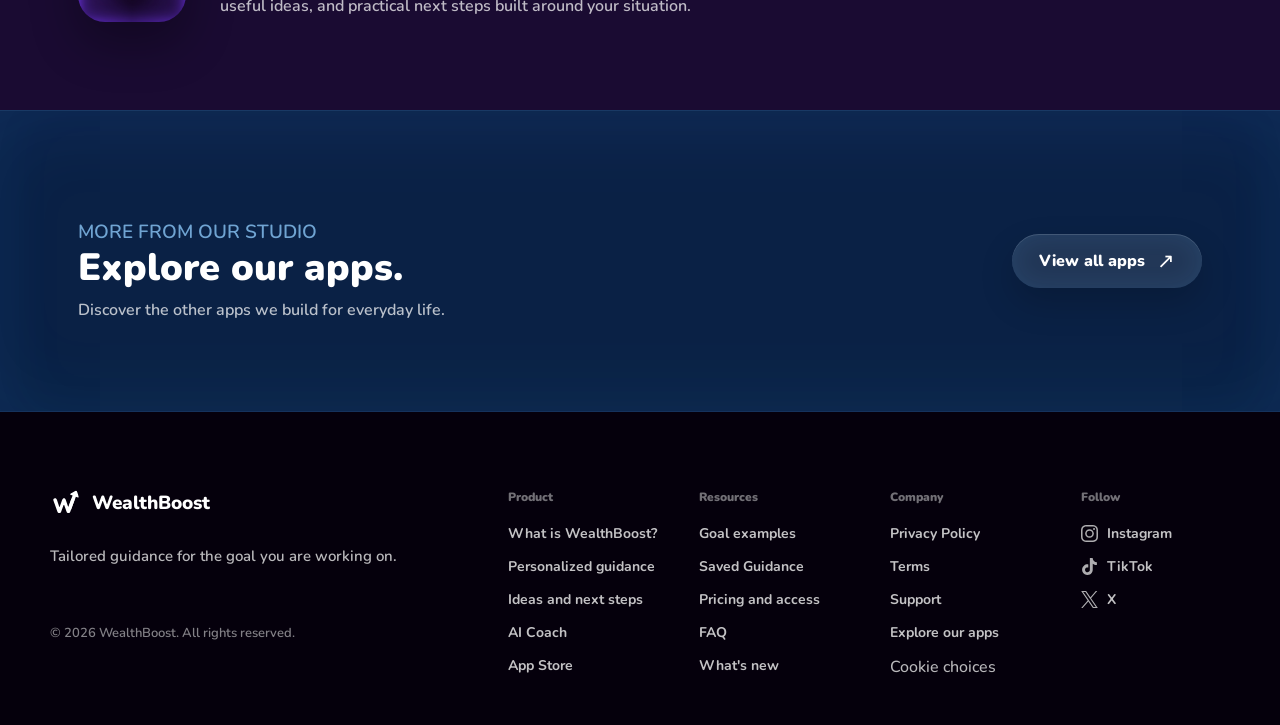
==== commit 9cc5bee9: "Simplify hero discovery link" ====
--- a/index.html
+++ b/index.html
@@ -34,7 +34,7 @@
   <link rel="apple-touch-icon" href="assets/app-icon.png">
   <link rel="preload" href="assets/screens/home.webp" as="image" type="image/webp" fetchpriority="high">
   <script>document.documentElement.classList.add("js");</script>
-  <link rel="stylesheet" href="styles.css?v=20">
+  <link rel="stylesheet" href="styles.css?v=21">
 
   <script type="application/ld+json">
     {
@@ -252,7 +252,7 @@
         <h1 class="hero-statement" id="hero-title">Your goal is the starting point.</h1>
         <p class="hero-copy">See what WealthBoost can do with it.</p>
         <div class="hero-actions">
-          <a class="hero-discover-button" href="#start-with-your-goal">See how it works</a>
+          <a class="hero-discover-link" href="#start-with-your-goal">See how it works</a>
           <a class="secondary-link hero-scroll-cue" href="#start-with-your-goal" aria-label="Start with your goal">
             <span aria-hidden="true">&darr;</span>
           </a>
--- a/styles.css
+++ b/styles.css
@@ -1066,31 +1066,17 @@
   transform: translateY(12px);
 }
 
-.hero-discover-button {
-  display: inline-flex;
-  align-items: center;
-  justify-content: center;
-  min-width: 194px;
-  min-height: 52px;
-  padding: 0 26px;
-  border: 1px solid rgba(255, 255, 255, 0.16);
-  border-radius: 999px;
-  background: linear-gradient(180deg, rgba(255, 255, 255, 0.12), rgba(255, 255, 255, 0.045));
-  box-shadow: inset 0 1px 0 rgba(255, 255, 255, 0.2), inset 0 -14px 28px rgba(102, 63, 206, 0.13), 0 12px 30px rgba(10, 2, 24, 0.2);
+.hero-discover-link {
+  color: rgba(255, 255, 255, 0.9);
+  font-size: 17px;
+  font-weight: 800;
+  transition: color 200ms ease, transform 200ms var(--ease-premium);
+}
+
+.hero-discover-link:hover,
+.hero-discover-link:focus-visible {
   color: #ffffff;
-  font-size: 16.5px;
-  font-weight: 850;
-  transition: transform 220ms var(--ease-premium), border-color 220ms ease, background 220ms ease, box-shadow 220ms ease;
-  -webkit-backdrop-filter: blur(16px) saturate(135%);
-  backdrop-filter: blur(16px) saturate(135%);
-}
-
-.hero-discover-button:hover,
-.hero-discover-button:focus-visible {
-  transform: translateY(-2px) scale(1.015);
-  border-color: rgba(255, 255, 255, 0.28);
-  background: linear-gradient(180deg, rgba(255, 255, 255, 0.17), rgba(255, 255, 255, 0.065));
-  box-shadow: inset 0 1px 0 rgba(255, 255, 255, 0.26), inset 0 -14px 28px rgba(102, 63, 206, 0.18), 0 16px 34px rgba(10, 2, 24, 0.25);
+  transform: translateY(-1px);
 }
 
 .app-store-badge {
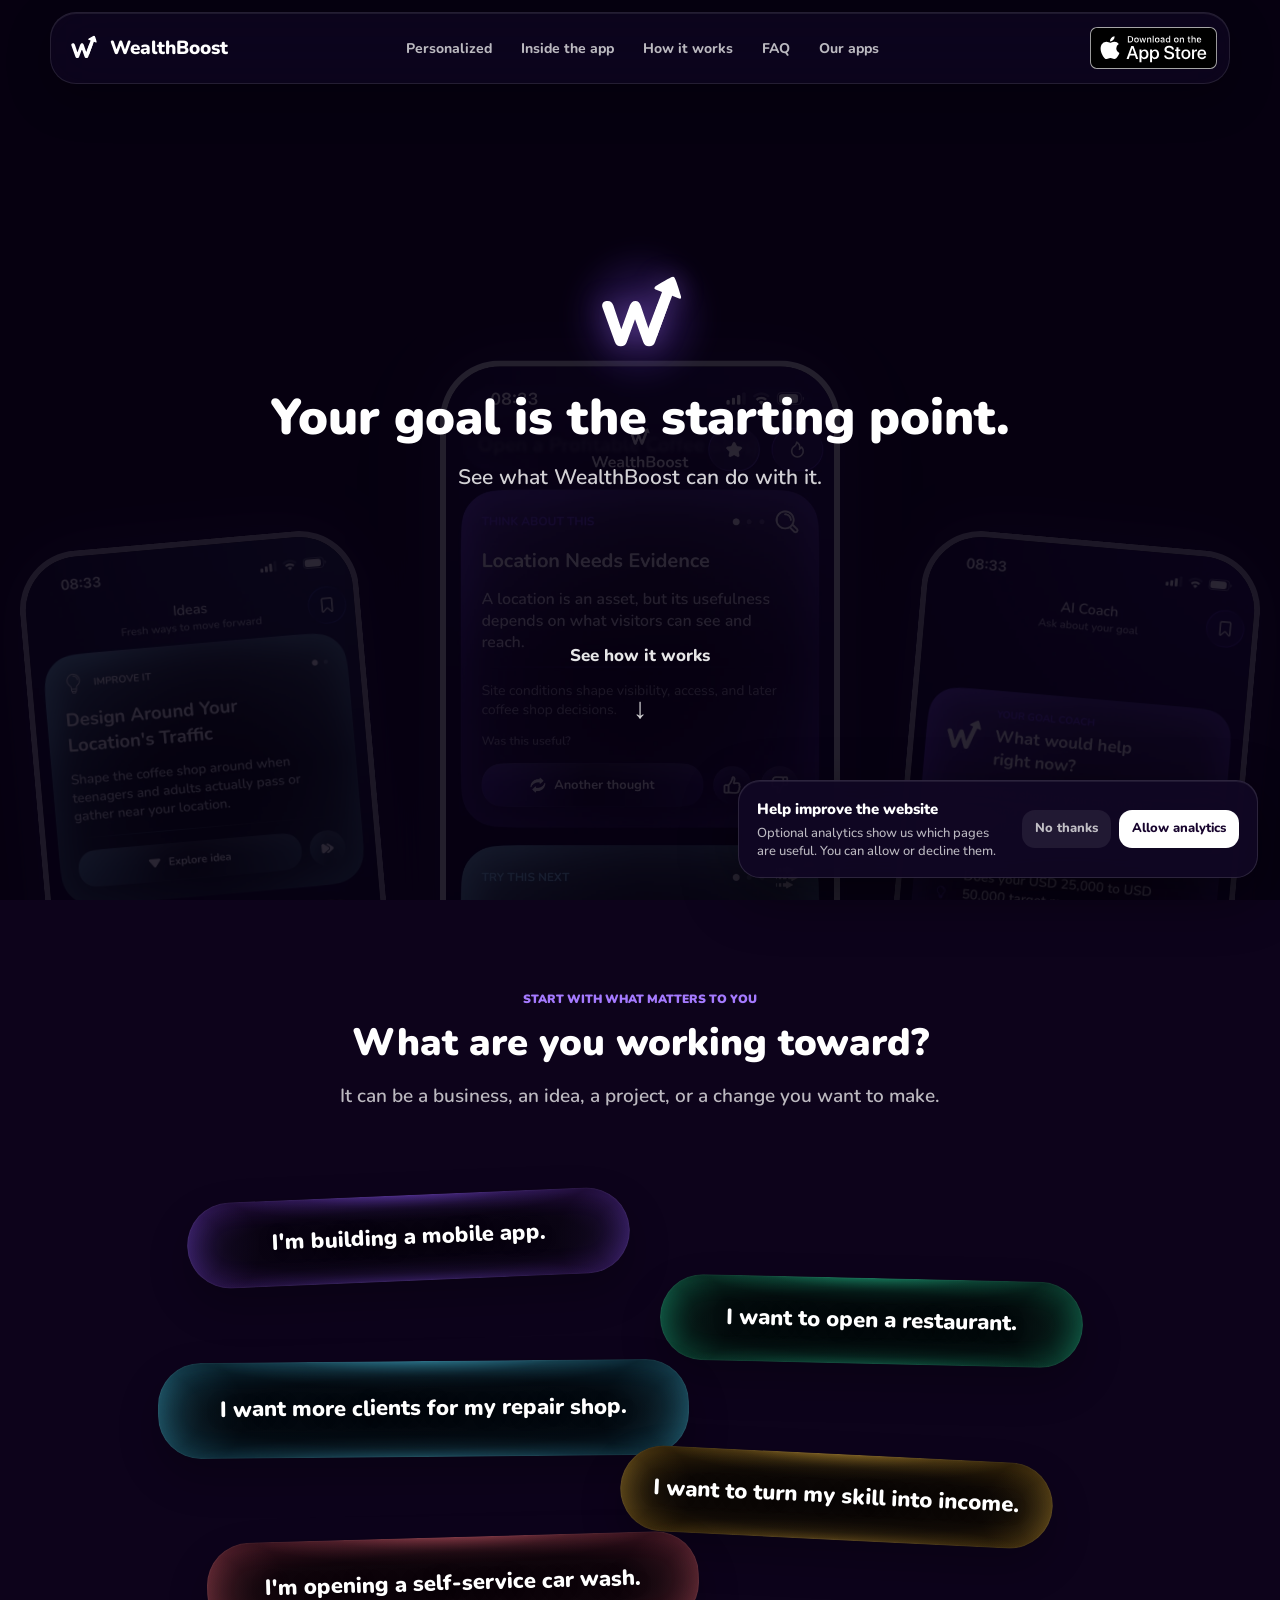
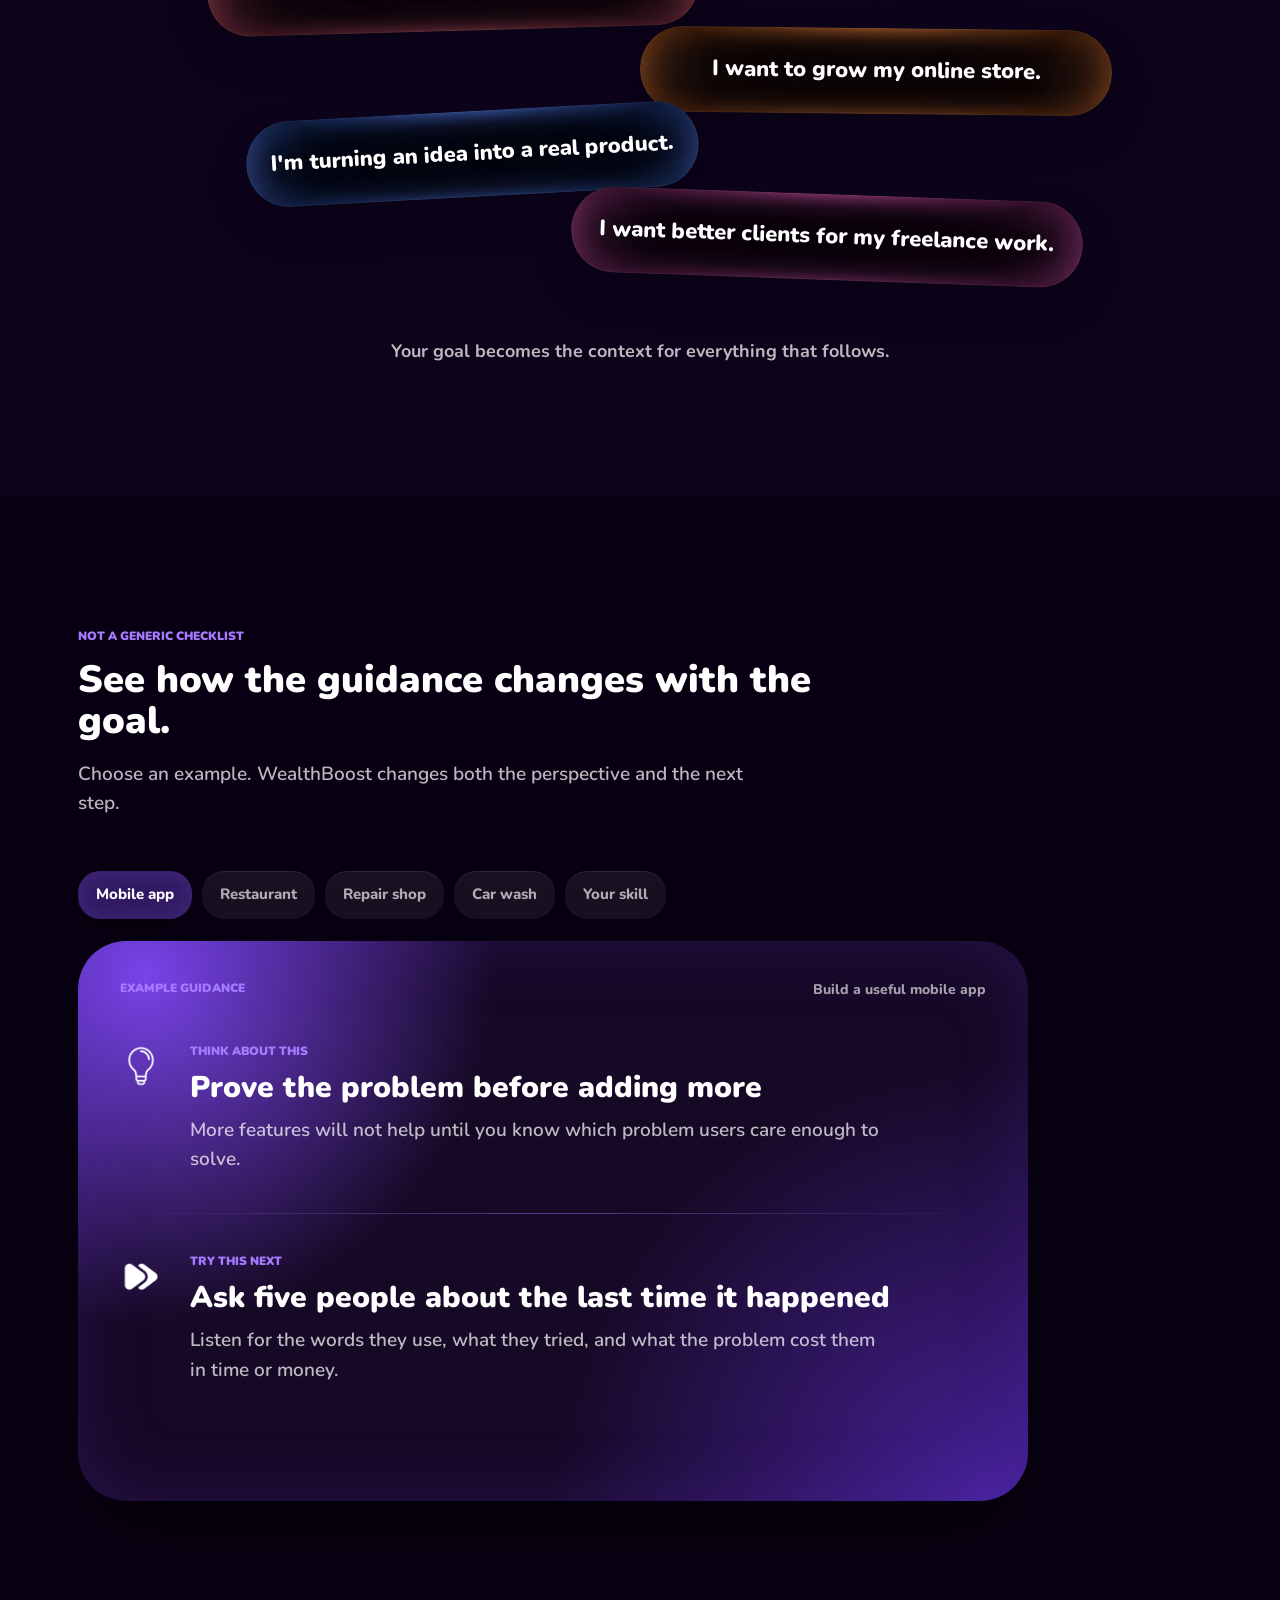
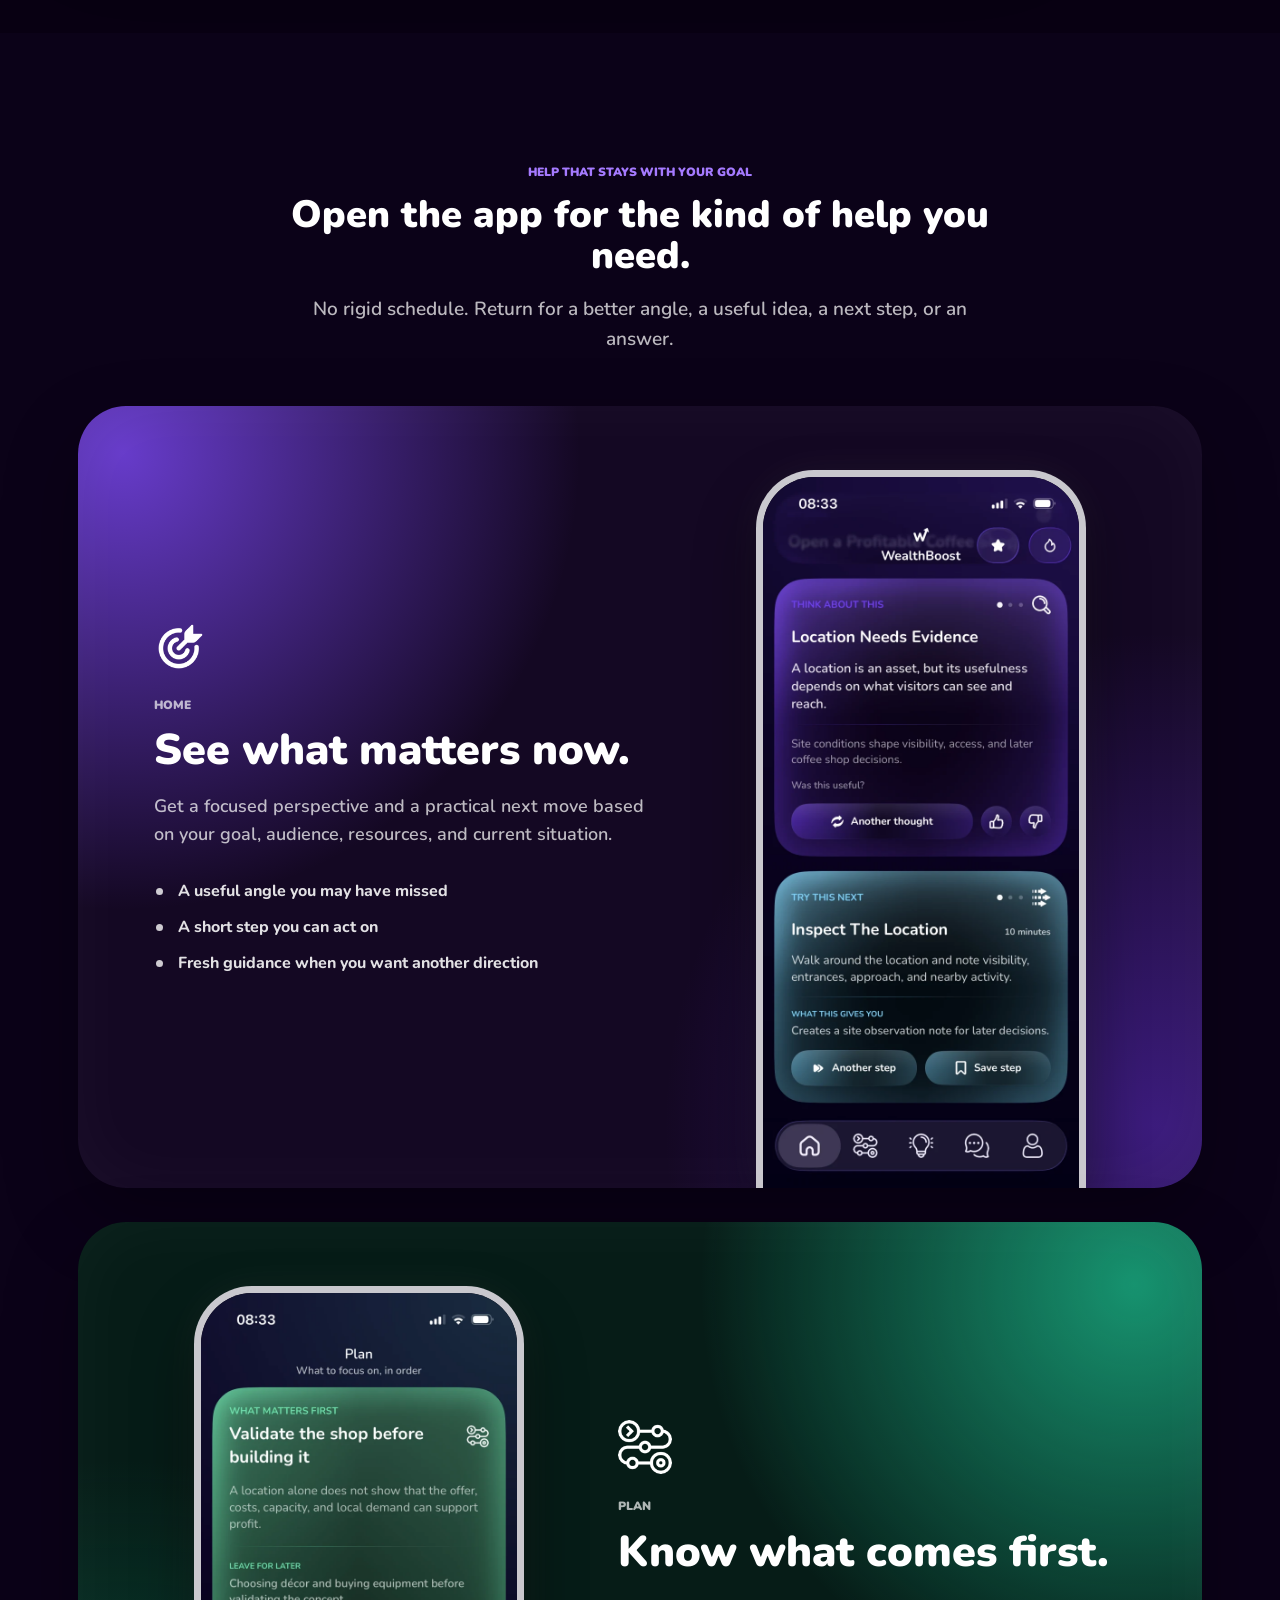
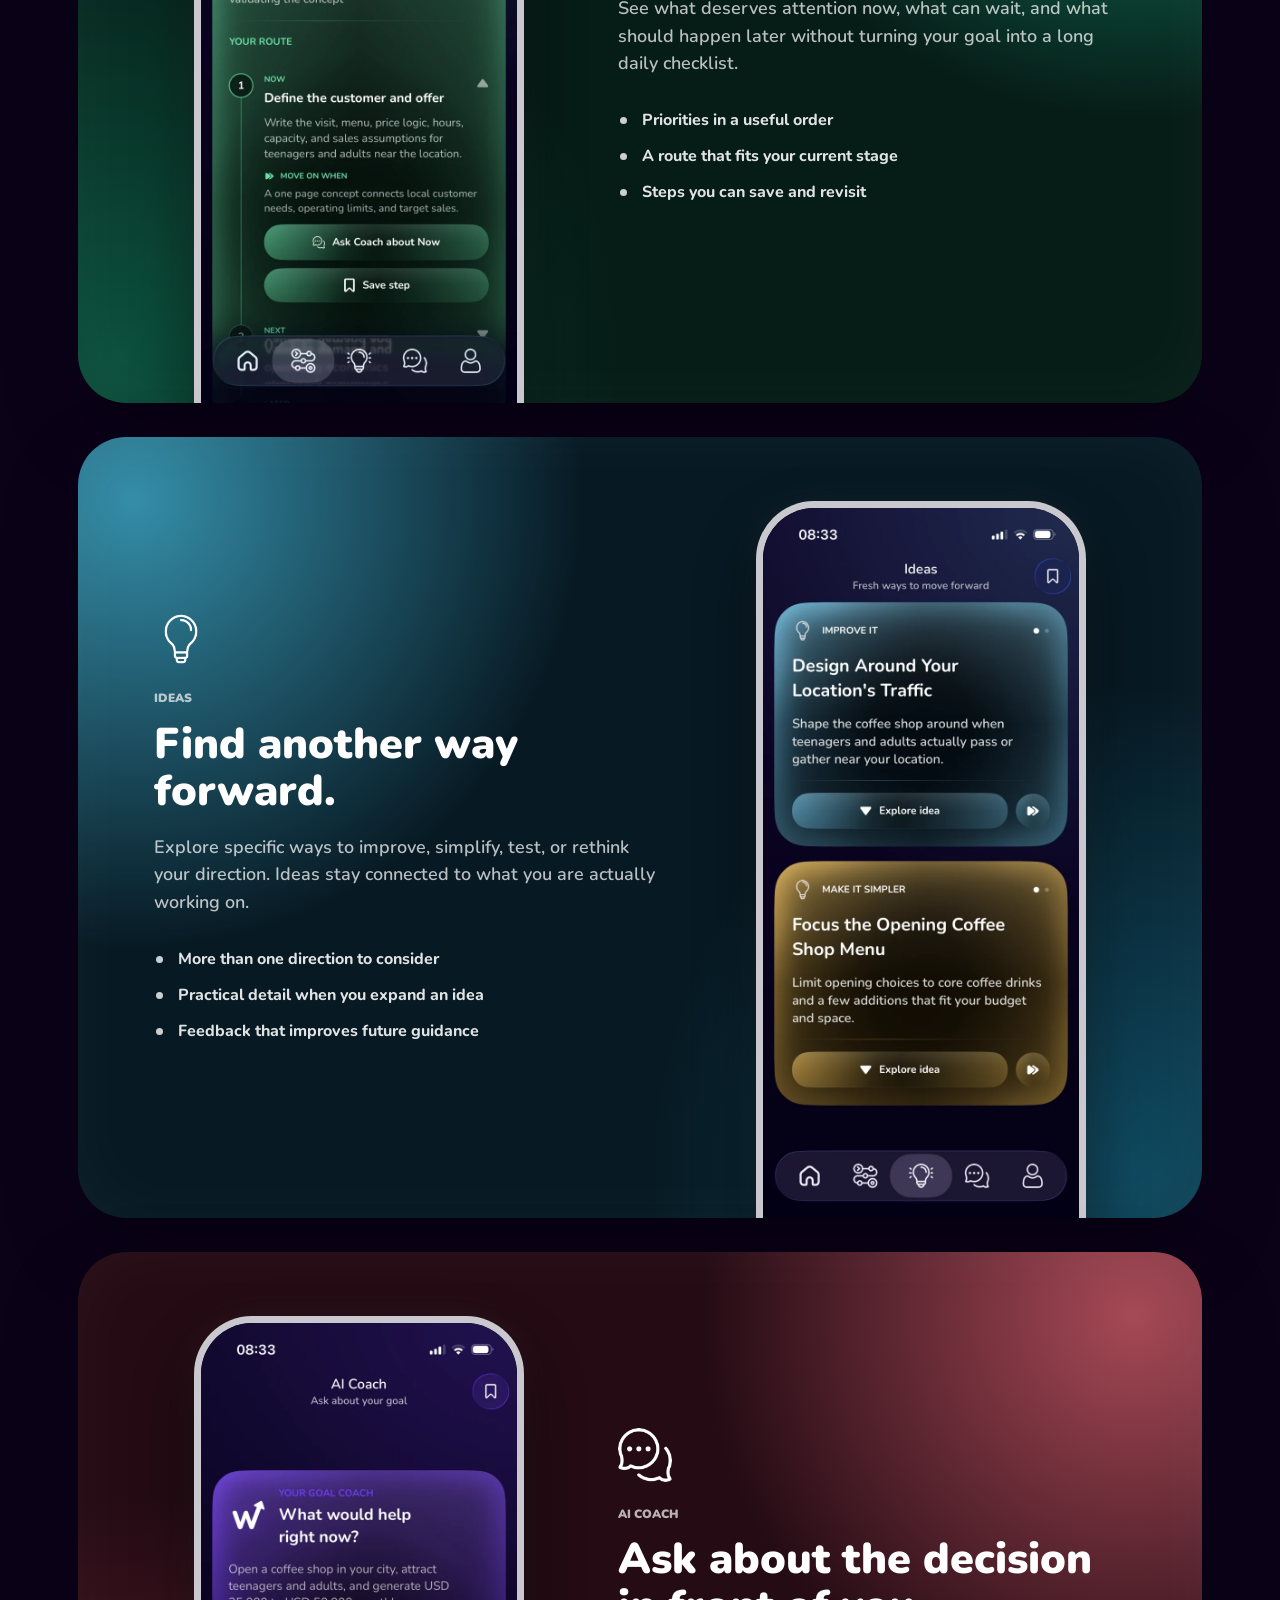
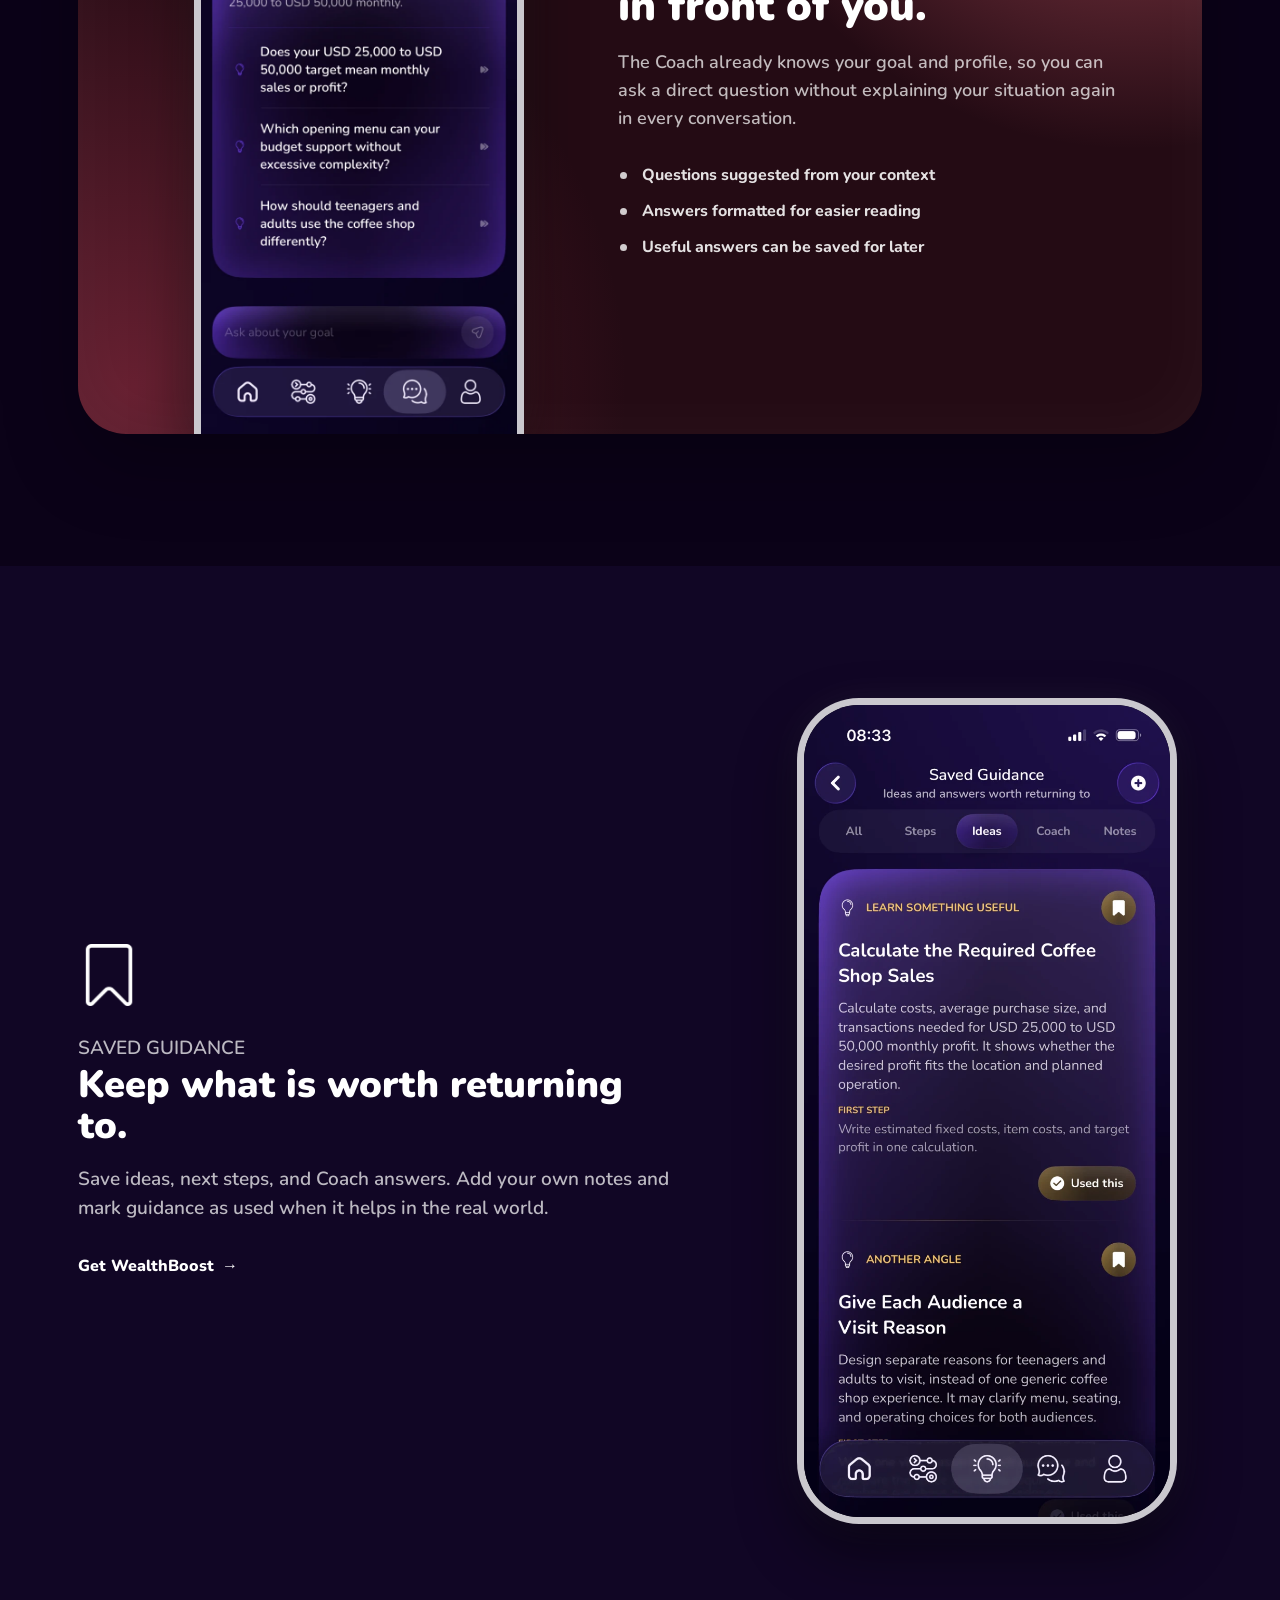
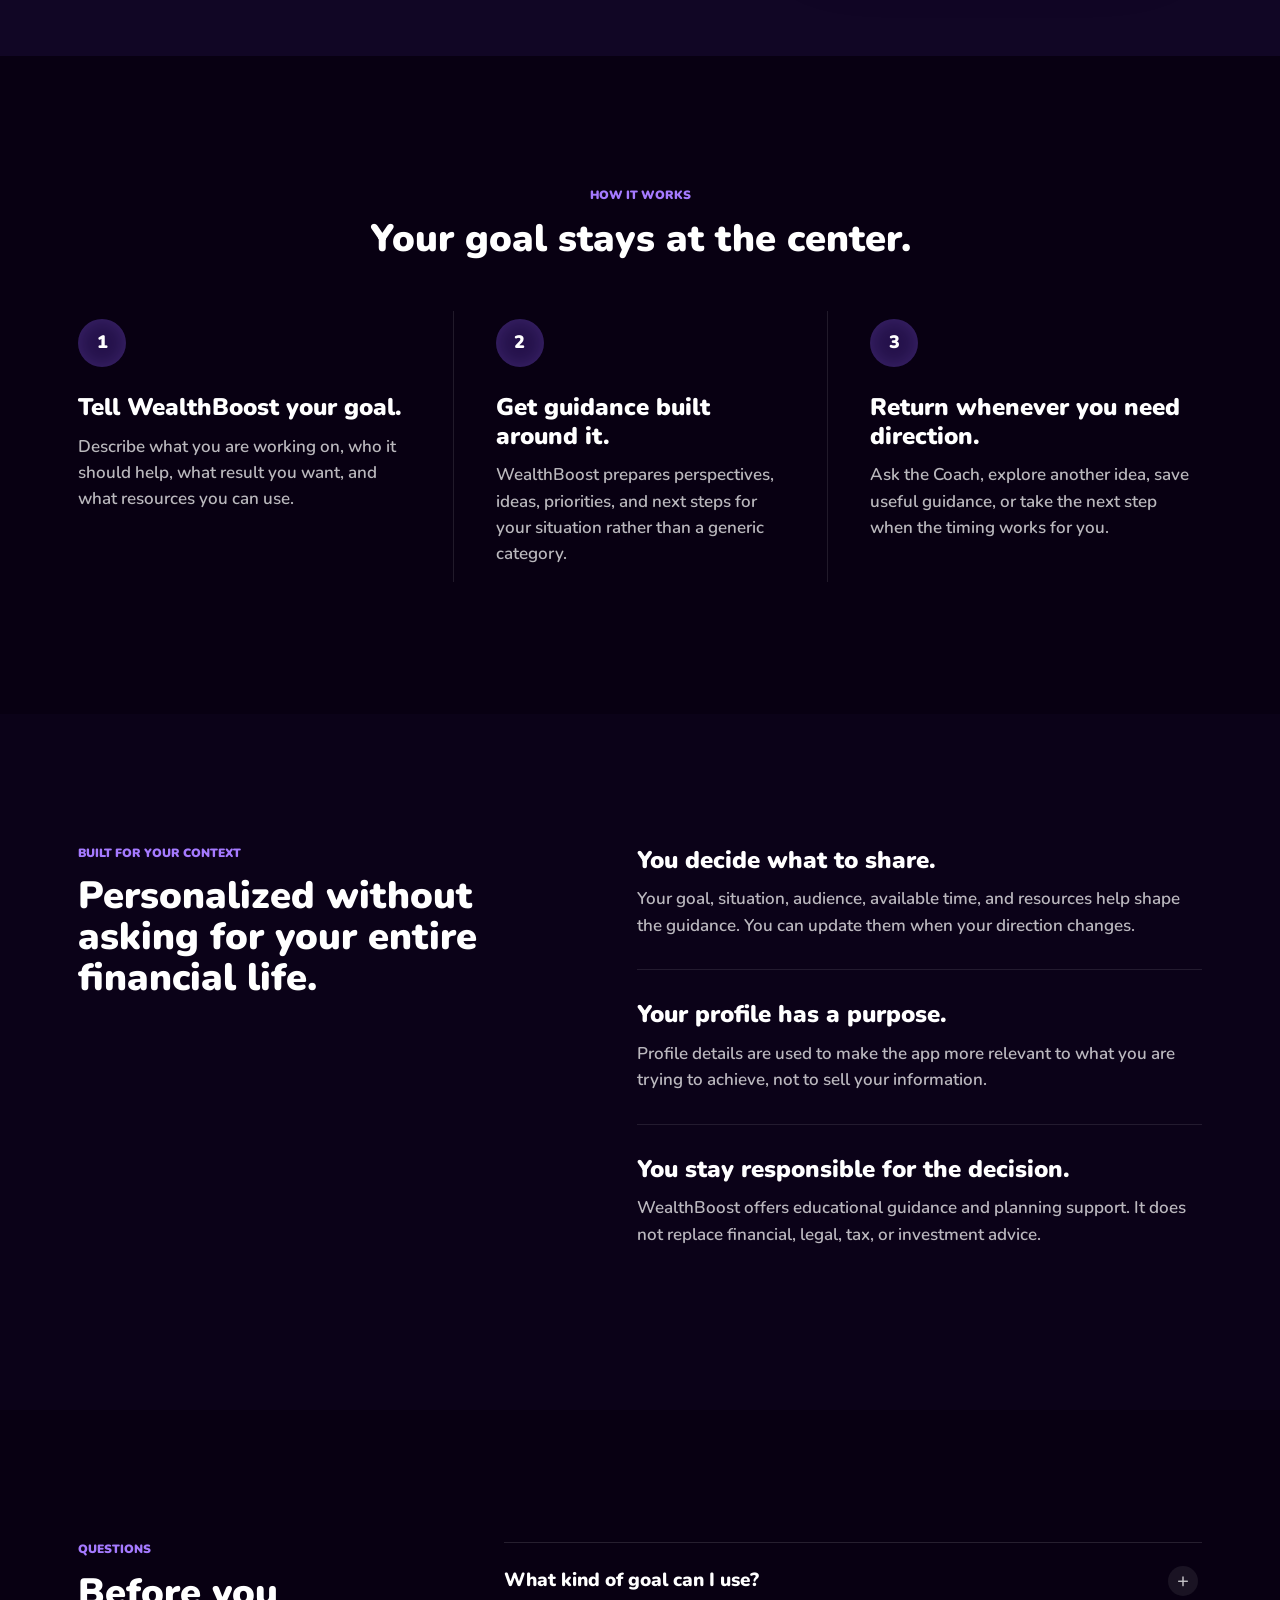
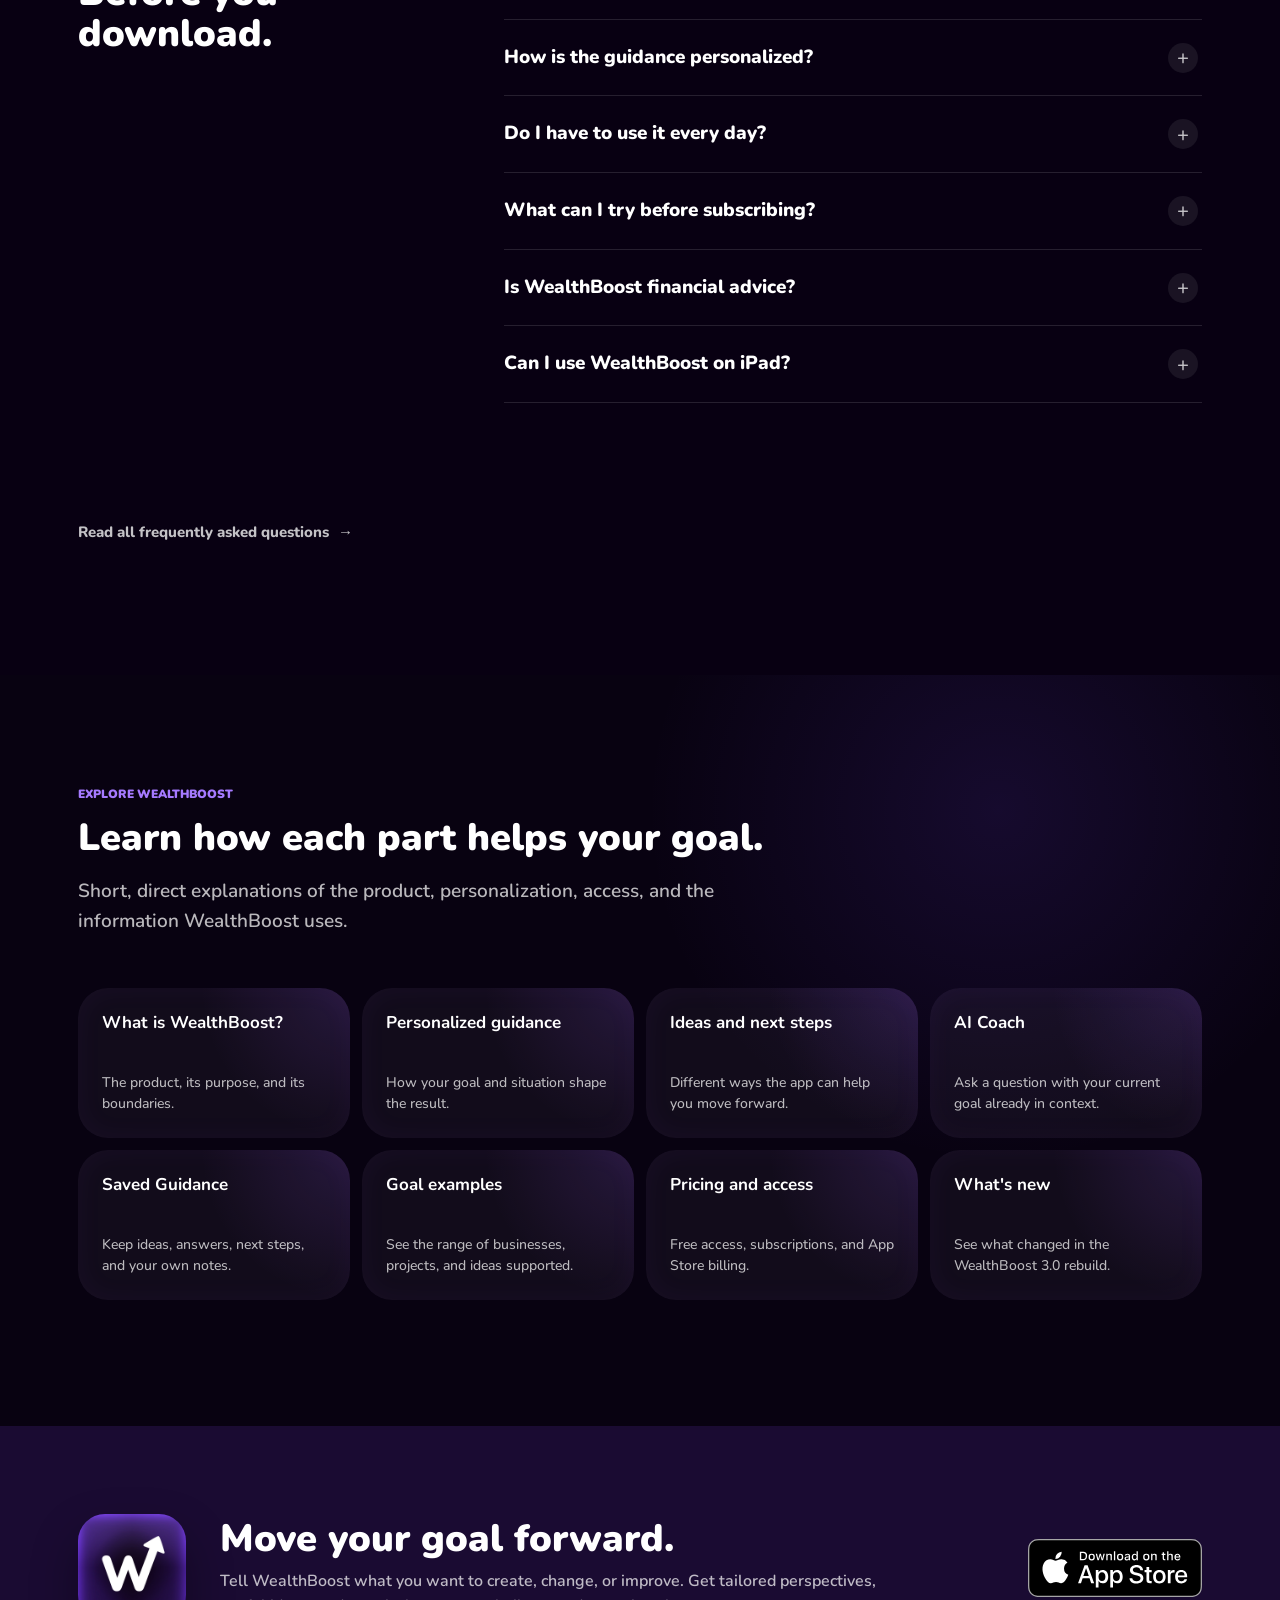
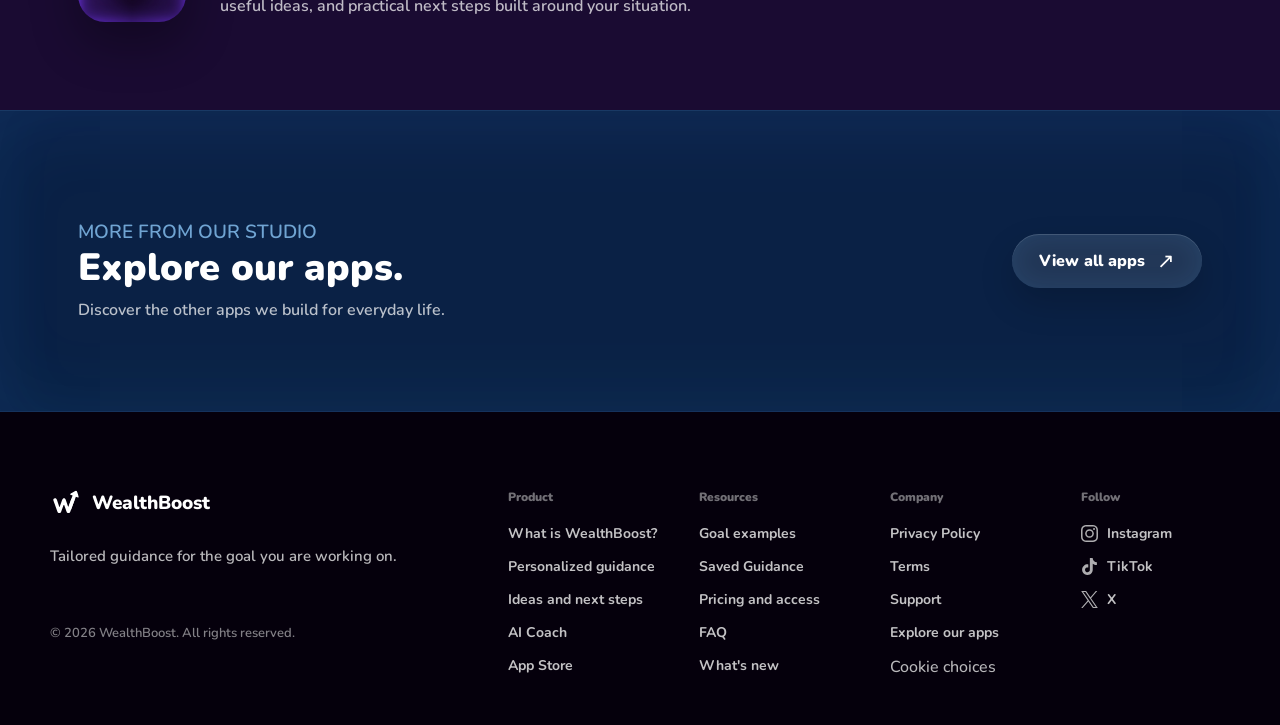
==== commit 7ba74fa6: "Tighten hero link and arrow spacing" ====
--- a/index.html
+++ b/index.html
@@ -34,7 +34,7 @@
   <link rel="apple-touch-icon" href="assets/app-icon.png">
   <link rel="preload" href="assets/screens/home.webp" as="image" type="image/webp" fetchpriority="high">
   <script>document.documentElement.classList.add("js");</script>
-  <link rel="stylesheet" href="styles.css?v=21">
+  <link rel="stylesheet" href="styles.css?v=22">
 
   <script type="application/ld+json">
     {
--- a/styles.css
+++ b/styles.css
@@ -1067,6 +1067,8 @@
 }
 
 .hero-discover-link {
+  position: relative;
+  top: 34px;
   color: rgba(255, 255, 255, 0.9);
   font-size: 17px;
   font-weight: 800;
